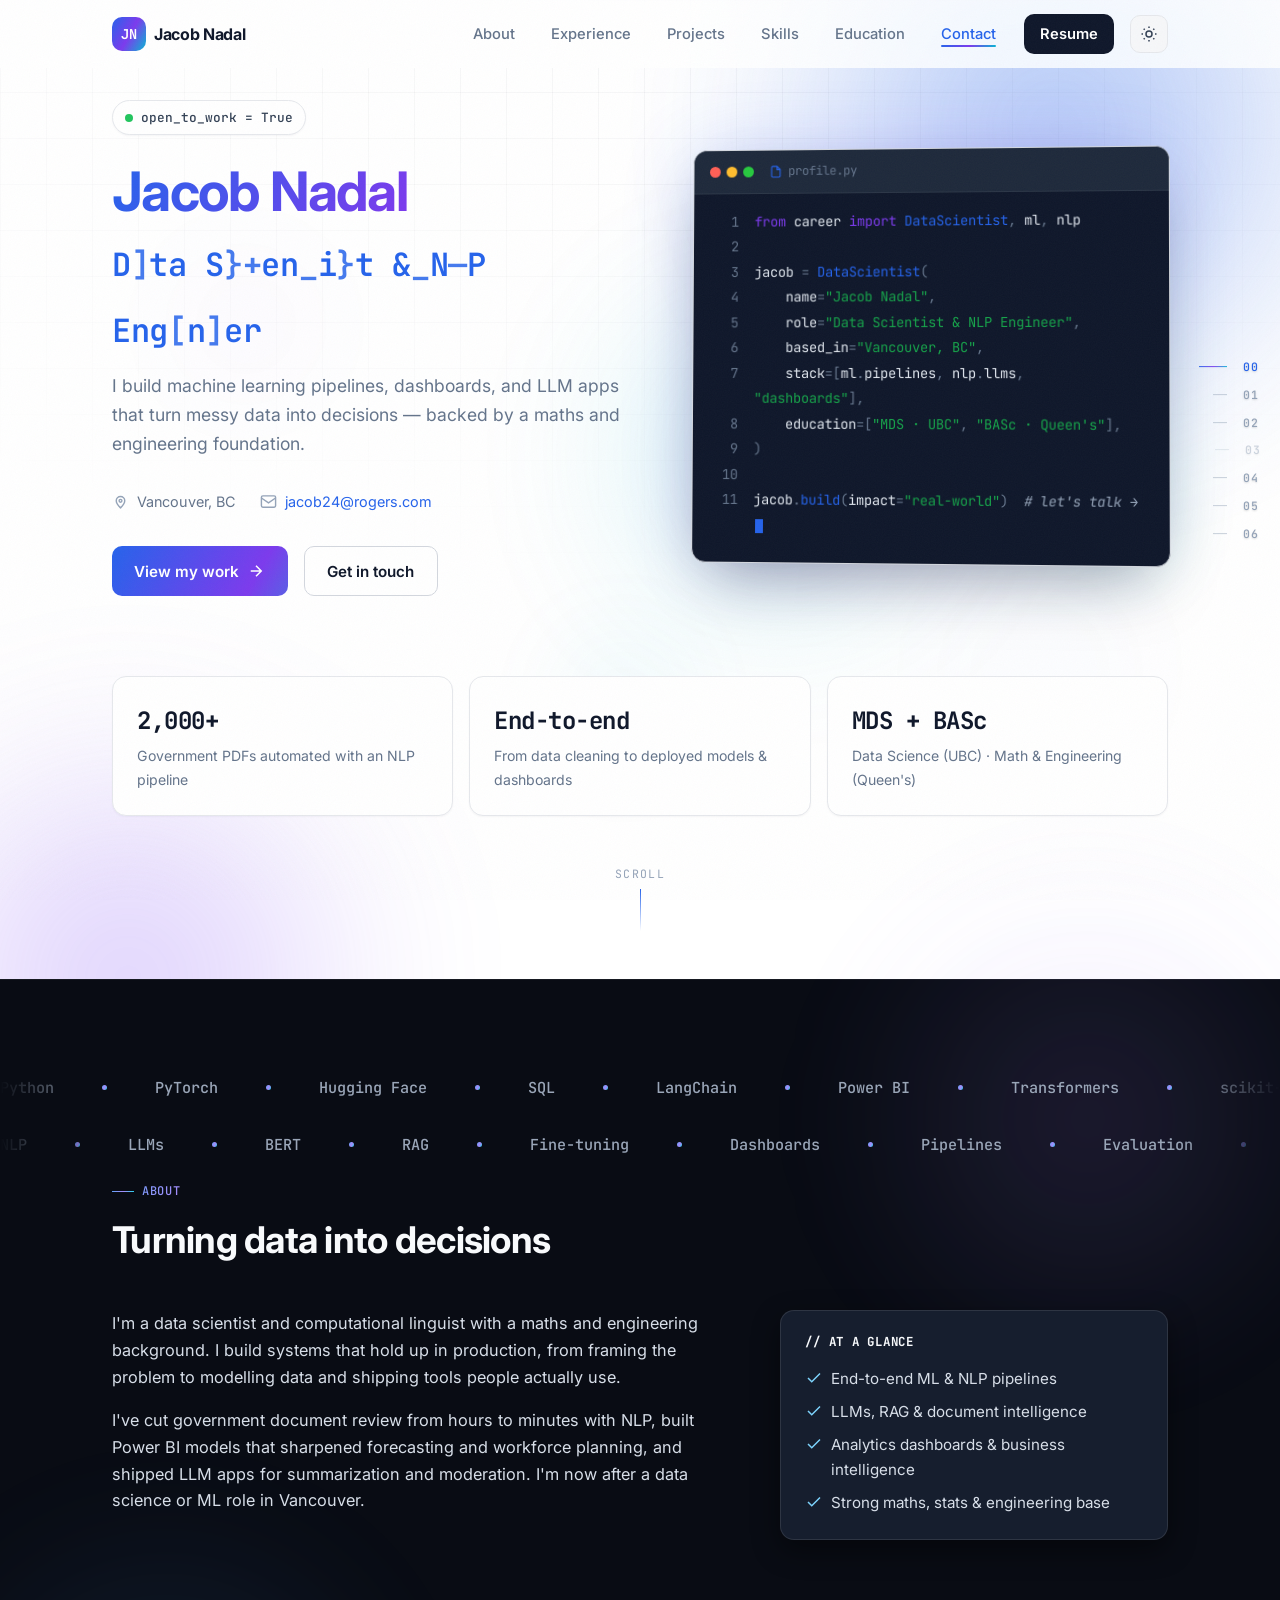
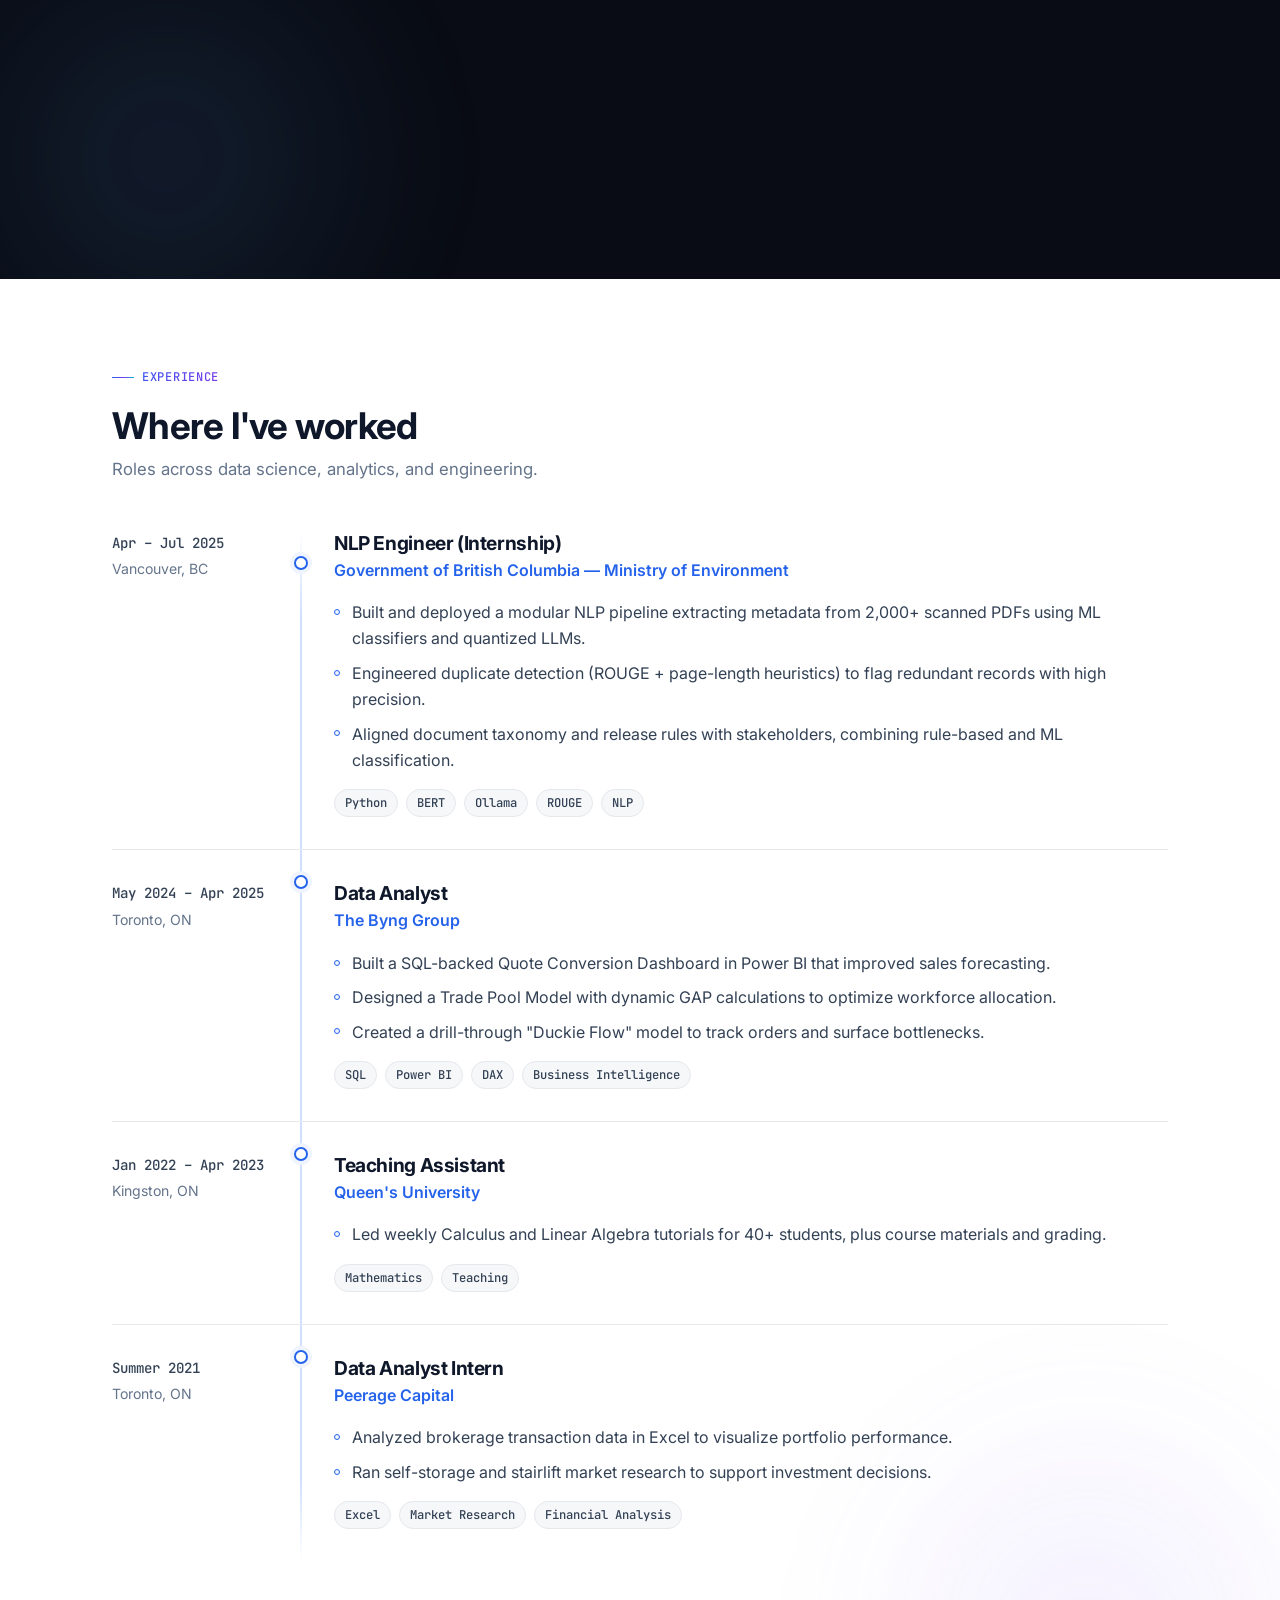
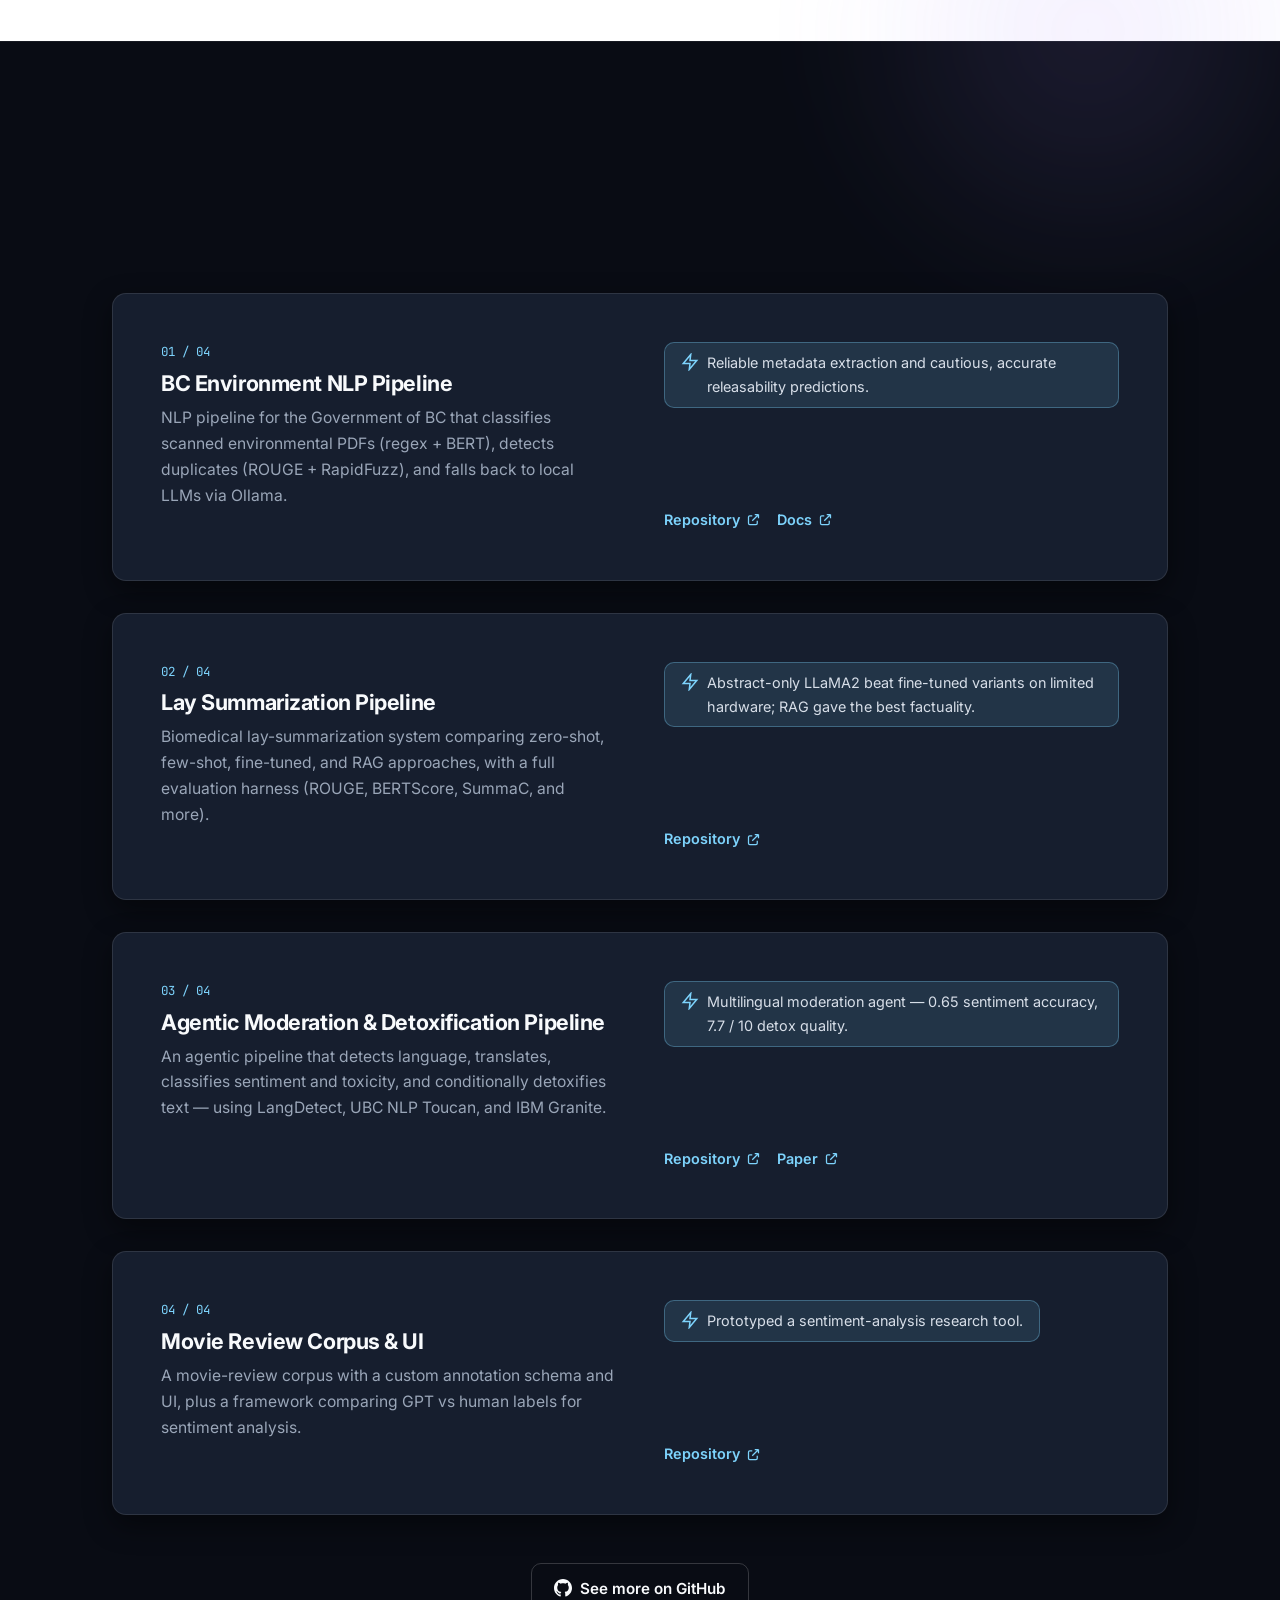
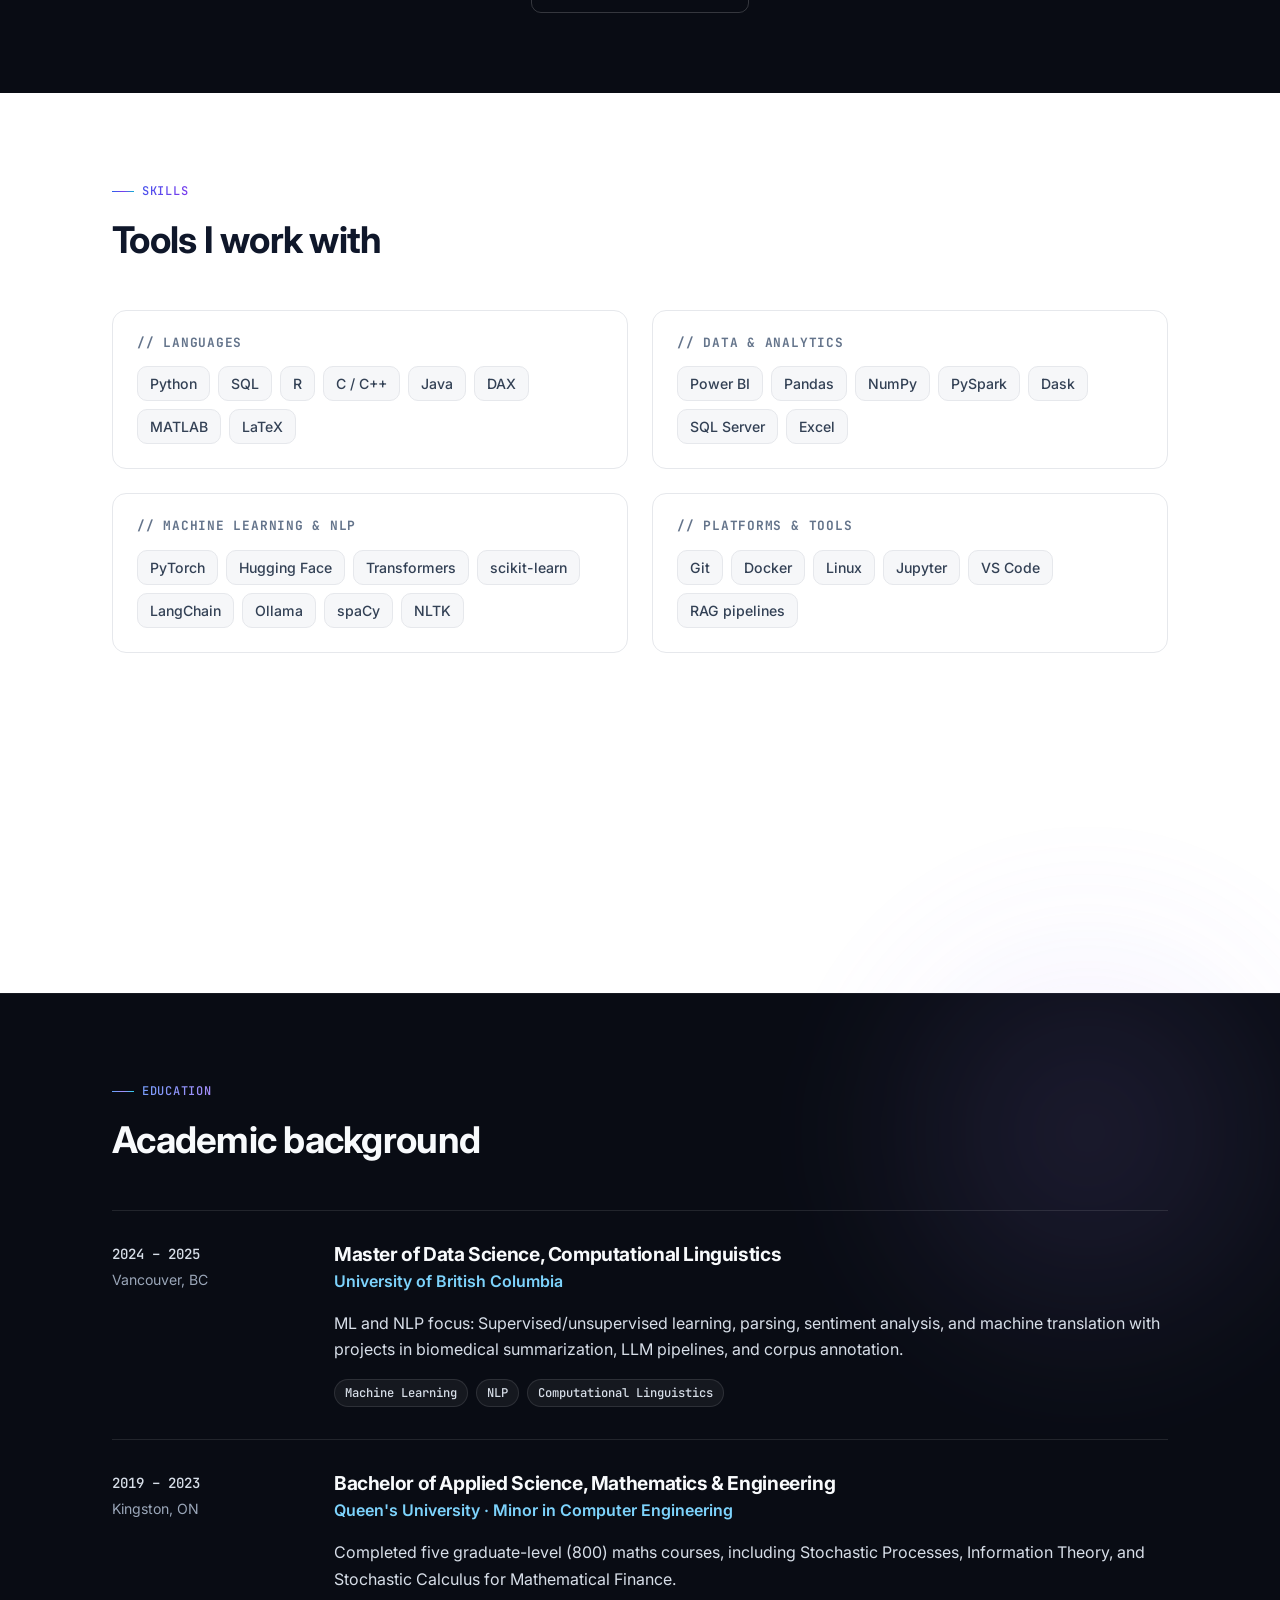
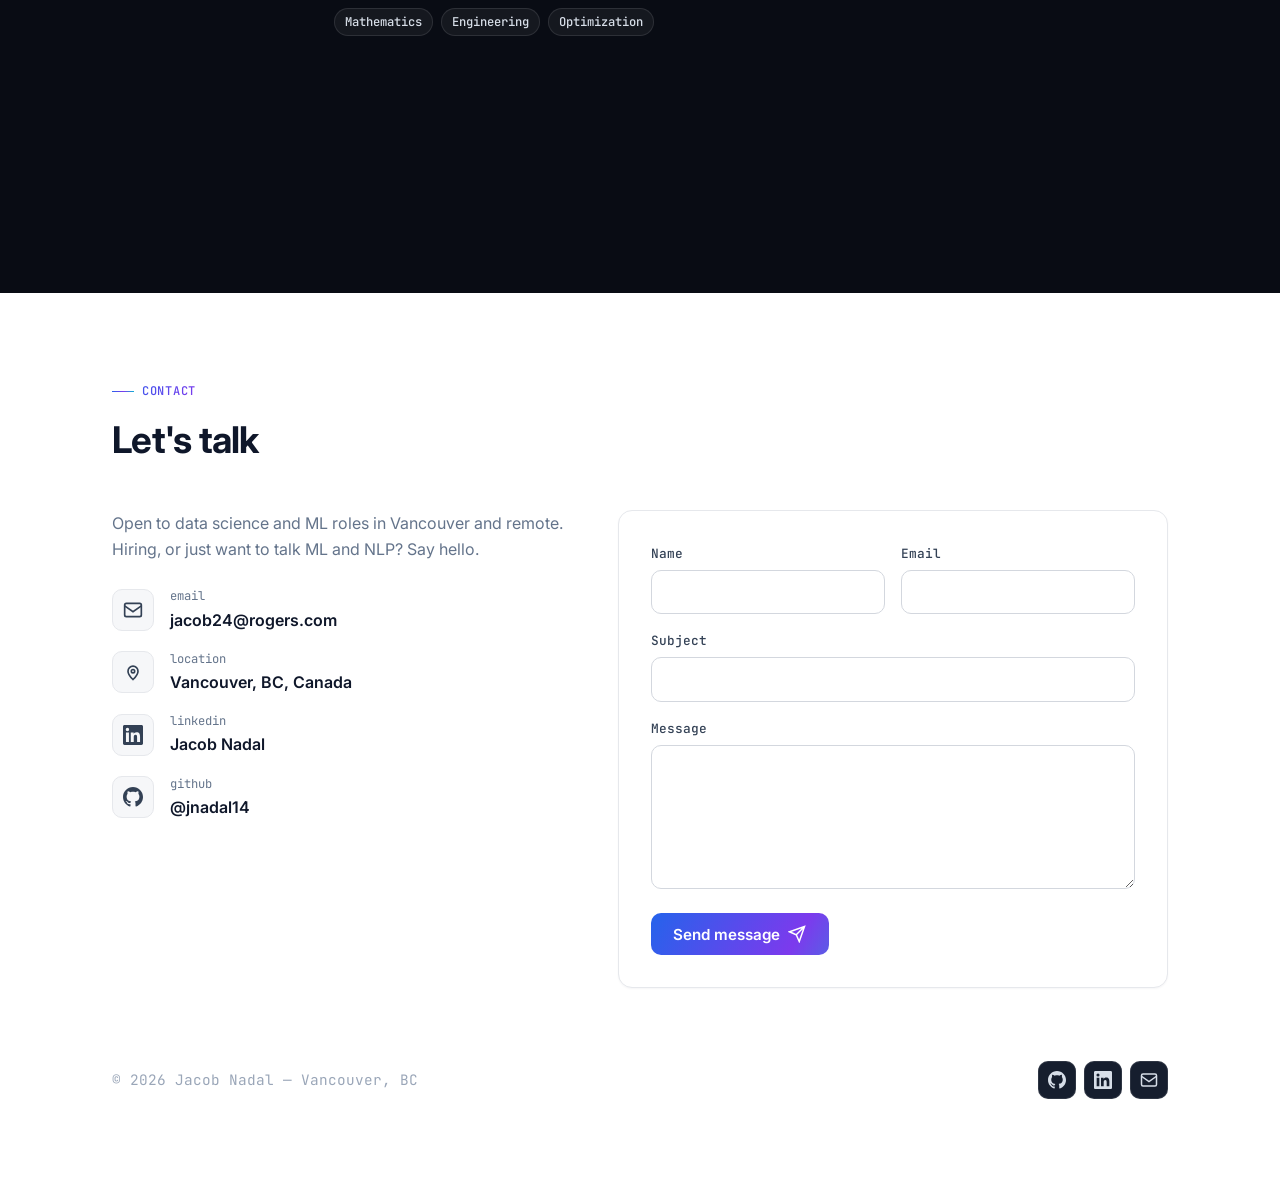
==== index.html @ f76d35ee "overhaul on design" ====
<!doctype html>
<html lang="en">
<head>
  <!-- Google tag (gtag.js) -->
  <script async src="https://www.googletagmanager.com/gtag/js?id=G-M46WFFM9WL"></script>
  <script>
    window.dataLayer = window.dataLayer || [];
    function gtag(){dataLayer.push(arguments);}
    gtag('js', new Date());
    gtag('config', 'G-M46WFFM9WL');
  </script>
  <meta charset="utf-8">
  <meta name="viewport" content="width=device-width, initial-scale=1, viewport-fit=cover">
  <!-- Always land at top on load/refresh (disable browser scroll restoration) -->
  <script>
    (function () {
      try { if ('scrollRestoration' in history) history.scrollRestoration = 'manual'; } catch (e) {}
      var nav = performance.getEntriesByType && performance.getEntriesByType('navigation')[0];
      var isReload = (nav && nav.type === 'reload') || (performance.navigation && performance.navigation.type === 1);
      if (isReload && location.hash) {
        try { history.replaceState(null, '', location.pathname + location.search); } catch (e) {}
      }
      window.scrollTo(0, 0);
    })();
  </script>
  <title>Jacob Nadal — Data Scientist & NLP Engineer</title>
  <meta name="description" content="Jacob Nadal is a Vancouver-based data scientist and NLP engineer building machine learning pipelines, analytics dashboards, and LLM applications that turn real-world data into decisions.">
  <!-- Set theme before paint to avoid flash -->
  <script>
    (function () {
      try {
        var stored = localStorage.getItem('theme');
        var prefersDark = window.matchMedia('(prefers-color-scheme: dark)').matches;
        var theme = stored || (prefersDark ? 'dark' : 'light');
        document.documentElement.setAttribute('data-theme', theme);
      } catch (e) {}
    })();
  </script>
  <link rel="preconnect" href="https://fonts.googleapis.com">
  <link rel="preconnect" href="https://fonts.gstatic.com" crossorigin>
  <link href="https://fonts.googleapis.com/css2?family=Inter:wght@400;500;600;700;800&family=JetBrains+Mono:wght@400;500;600&display=swap" rel="stylesheet">
  <link rel="stylesheet" href="styles.css?v=4.7.0">
  <link rel="icon" href="data:image/svg+xml,<svg xmlns='http://www.w3.org/2000/svg' viewBox='0 0 100 100'><rect width='100' height='100' rx='20' fill='%230f172a'/><text x='50' y='64' font-family='Arial' font-size='42' font-weight='bold' text-anchor='middle' fill='white'>JN</text></svg>">
  <link rel="manifest" href="manifest.json">
  <meta name="theme-color" content="#ffffff">
  <meta property="og:title" content="Jacob Nadal — Data Scientist & NLP Engineer">
  <meta property="og:description" content="Vancouver-based data scientist and NLP engineer building ML pipelines, dashboards, and LLM applications.">
  <meta property="og:type" content="website">
  <link rel="canonical" href="https://jacobnadal.dev/">
  <meta property="og:url" content="https://jacobnadal.dev/">
  <meta name="twitter:card" content="summary">
  <script type="application/ld+json">
  {
    "@context":"https://schema.org",
    "@type":"Person",
    "name":"Jacob Nadal",
    "jobTitle":"Data Scientist & NLP Engineer",
    "email":"mailto:jacob24@rogers.com",
    "url":"https://jacobnadal.dev",
    "address":{"@type":"PostalAddress","addressLocality":"Vancouver","addressRegion":"BC","addressCountry":"CA"},
    "alumniOf":["University of British Columbia","Queen's University"],
    "description":"Data scientist and NLP engineer specializing in ML pipelines, analytics dashboards, and LLM applications",
    "sameAs":[
      "https://www.linkedin.com/in/jacob-nadal-3b0a59196/",
      "https://github.com/jnadal14"
    ]
  }
  </script>
</head>
<body class="preload">
  <div class="grain" aria-hidden="true"></div>
  <div class="float-orbs" aria-hidden="true">
    <span class="o1"></span>
    <span class="o2"></span>
    <span class="o3"></span>
  </div>
  <div class="scroll-progress" id="scroll-progress" aria-hidden="true"></div>

  <!-- Navigation -->
  <nav class="navbar">
    <div class="nav-container">
      <a href="#home" class="nav-logo" aria-label="Jacob Nadal home">
        <span class="logo-mark">JN</span>
        <span>Jacob Nadal</span>
      </a>
      <div class="nav-links" id="nav-links">
        <a href="#about" class="nav-link">About</a>
        <a href="#experience" class="nav-link">Experience</a>
        <a href="#projects" class="nav-link">Projects</a>
        <a href="#skills" class="nav-link">Skills</a>
        <a href="#education" class="nav-link">Education</a>
        <a href="#contact" class="nav-link">Contact</a>
        <a href="/JACOB_NADAL_RESUME_2025.pdf" target="_blank" rel="noopener" class="nav-link resume-link" download>Resume</a>
      </div>
      <div class="nav-actions">
        <button class="theme-toggle" id="theme-toggle" aria-label="Toggle colour theme">
          <svg class="icon-sun" viewBox="0 0 24 24" fill="none" stroke="currentColor" stroke-width="2"><circle cx="12" cy="12" r="4"/><path d="M12 2v2M12 20v2M4.9 4.9l1.4 1.4M17.7 17.7l1.4 1.4M2 12h2M20 12h2M4.9 19.1l1.4-1.4M17.7 6.3l1.4-1.4"/></svg>
          <svg class="icon-moon" viewBox="0 0 24 24" fill="none" stroke="currentColor" stroke-width="2"><path d="M21 12.8A9 9 0 1 1 11.2 3a7 7 0 0 0 9.8 9.8z"/></svg>
        </button>
        <button class="nav-toggle" id="nav-toggle" aria-label="Toggle navigation" aria-expanded="false">
          <span></span>
          <span></span>
          <span></span>
        </button>
      </div>
    </div>
  </nav>

  <!-- AINGEL-style section rail -->
  <nav class="snap-rail" id="snap-rail" aria-label="Section navigation">
    <a href="#home" class="snap-rail-item is-active" data-snap="home"><span>00</span><em>Home</em></a>
    <a href="#about" class="snap-rail-item" data-snap="about"><span>01</span><em>About</em></a>
    <a href="#experience" class="snap-rail-item" data-snap="experience"><span>02</span><em>Experience</em></a>
    <a href="#projects" class="snap-rail-item" data-snap="projects"><span>03</span><em>Projects</em></a>
    <a href="#skills" class="snap-rail-item" data-snap="skills"><span>04</span><em>Skills</em></a>
    <a href="#education" class="snap-rail-item" data-snap="education"><span>05</span><em>Education</em></a>
    <a href="#contact" class="snap-rail-item" data-snap="contact"><span>06</span><em>Contact</em></a>
  </nav>

  <div class="fp-wipe" id="fp-wipe" aria-hidden="true"></div>

  <div id="fp-root">
  <!-- Hero -->
  <header id="home" class="hero snap-panel fp-panel is-active">
    <div class="aurora" aria-hidden="true">
      <span class="a1"></span>
      <span class="a2"></span>
      <span class="a3"></span>
    </div>
    <div class="container">
      <div class="hero-grid">
        <div class="hero-copy">
          <span class="hero-status">
            <span class="status-dot" aria-hidden="true"></span>
            open_to_work = True
          </span>
          <h1 class="hero-title">
            <span class="hero-name">Jacob Nadal</span><br>
            <span class="hero-role scramble" data-scramble="Data Scientist &amp; NLP Engineer">Data Scientist &amp; NLP Engineer</span>
          </h1>
          <p class="hero-description">
            I build machine learning pipelines, dashboards, and LLM apps that turn messy data into
            decisions — backed by a maths and engineering foundation.
          </p>
          <div class="hero-meta">
            <span class="hero-meta-item">
              <svg viewBox="0 0 24 24" fill="none" stroke="currentColor" stroke-width="2"><path d="M12 21s-6-5.686-6-10a6 6 0 1 1 12 0c0 4.314-6 10-6 10z"/><circle cx="12" cy="11" r="2"/></svg>
              Vancouver, BC
            </span>
            <span class="hero-meta-item">
              <svg viewBox="0 0 24 24" fill="none" stroke="currentColor" stroke-width="2"><path d="M22 7l-10 7L2 7"/><rect x="2" y="4" width="20" height="16" rx="2"/></svg>
              <a href="mailto:jacob24@rogers.com">jacob24@rogers.com</a>
            </span>
          </div>
          <div class="hero-actions">
            <a href="#projects" class="btn btn-primary magnetic">
              View my work
              <svg class="btn-icon" viewBox="0 0 24 24" fill="none" stroke="currentColor" stroke-width="2"><path d="M5 12h14M12 5l7 7-7 7"/></svg>
            </a>
            <a href="#contact" class="btn btn-outline magnetic">Get in touch</a>
          </div>
        </div>

        <div class="hero-visual" data-parallax="0.06">
          <div class="code-editor" id="code-editor" aria-hidden="true">
            <div class="editor-chrome">
              <div class="editor-dots"><span></span><span></span><span></span></div>
              <div class="editor-file">
                <svg viewBox="0 0 24 24" fill="none" stroke="currentColor" stroke-width="2"><path d="M14 2H6a2 2 0 0 0-2 2v16a2 2 0 0 0 2 2h12a2 2 0 0 0 2-2V8z"/><path d="M14 2v6h6"/></svg>
                profile.py
              </div>
            </div>
            <div class="editor-body" id="editor-body">
              <div class="code-line"><span class="line-no">1</span><span class="code-txt"><span class="tok-kw">from</span> career <span class="tok-kw">import</span> <span class="tok-fn">DataScientist</span><span class="tok-punct">,</span> ml<span class="tok-punct">,</span> nlp</span></div>
              <div class="code-line"><span class="line-no">2</span><span class="code-txt"> </span></div>
              <div class="code-line"><span class="line-no">3</span><span class="code-txt">jacob <span class="tok-punct">=</span> <span class="tok-fn">DataScientist</span><span class="tok-punct">(</span></span></div>
              <div class="code-line"><span class="line-no">4</span><span class="code-txt">    name<span class="tok-punct">=</span><span class="tok-str">"Jacob Nadal"</span><span class="tok-punct">,</span></span></div>
              <div class="code-line"><span class="line-no">5</span><span class="code-txt">    role<span class="tok-punct">=</span><span class="tok-str">"Data Scientist &amp; NLP Engineer"</span><span class="tok-punct">,</span></span></div>
              <div class="code-line"><span class="line-no">6</span><span class="code-txt">    based_in<span class="tok-punct">=</span><span class="tok-str">"Vancouver, BC"</span><span class="tok-punct">,</span></span></div>
              <div class="code-line"><span class="line-no">7</span><span class="code-txt">    stack<span class="tok-punct">=</span><span class="tok-punct">[</span>ml<span class="tok-punct">.</span>pipelines<span class="tok-punct">,</span> nlp<span class="tok-punct">.</span>llms<span class="tok-punct">,</span> <span class="tok-str">"dashboards"</span><span class="tok-punct">]</span><span class="tok-punct">,</span></span></div>
              <div class="code-line"><span class="line-no">8</span><span class="code-txt">    education<span class="tok-punct">=</span><span class="tok-punct">[</span><span class="tok-str">"MDS · UBC"</span><span class="tok-punct">,</span> <span class="tok-str">"BASc · Queen's"</span><span class="tok-punct">]</span><span class="tok-punct">,</span></span></div>
              <div class="code-line"><span class="line-no">9</span><span class="code-txt"><span class="tok-punct">)</span></span></div>
              <div class="code-line"><span class="line-no">10</span><span class="code-txt"> </span></div>
              <div class="code-line"><span class="line-no">11</span><span class="code-txt">jacob<span class="tok-punct">.</span><span class="tok-fn">build</span><span class="tok-punct">(</span>impact<span class="tok-punct">=</span><span class="tok-str">"real-world"</span><span class="tok-punct">)</span>  <span class="tok-com"># let's talk →</span></span></div>
            </div>
          </div>
        </div>
      </div>

      <div class="hero-highlights" data-stagger>
        <div class="highlight reveal">
          <div class="highlight-value" data-count="2000" data-suffix="+">0</div>
          <div class="highlight-label">Government PDFs automated with an NLP pipeline</div>
        </div>
        <div class="highlight reveal">
          <div class="highlight-value">End-to-end</div>
          <div class="highlight-label">From data cleaning to deployed models &amp; dashboards</div>
        </div>
        <div class="highlight reveal">
          <div class="highlight-value">MDS + BASc</div>
          <div class="highlight-label">Data Science (UBC) · Math &amp; Engineering (Queen's)</div>
        </div>
      </div>

      <div class="scroll-cue" aria-hidden="true">
        <span>scroll</span>
        <span class="scroll-cue-line"></span>
      </div>
    </div>
  </header>

  <!-- About -->
  <section id="about" class="section section-inverse snap-panel fp-panel">
    <div class="marquee-band inverse" aria-hidden="true">
      <div class="marquee">
        <div class="marquee-track" id="marquee-track">
          <span class="marquee-item">Python</span>
          <span class="marquee-item">PyTorch</span>
          <span class="marquee-item">Hugging Face</span>
          <span class="marquee-item">SQL</span>
          <span class="marquee-item">LangChain</span>
          <span class="marquee-item">Power BI</span>
          <span class="marquee-item">Transformers</span>
          <span class="marquee-item">scikit-learn</span>
          <span class="marquee-item">RAG</span>
          <span class="marquee-item">PySpark</span>
          <span class="marquee-item">Ollama</span>
          <span class="marquee-item">Docker</span>
          <span class="marquee-item">R</span>
          <span class="marquee-item">spaCy</span>
        </div>
      </div>
      <div class="marquee reverse">
        <div class="marquee-track" id="marquee-track-2">
          <span class="marquee-item">NLP</span>
          <span class="marquee-item">LLMs</span>
          <span class="marquee-item">BERT</span>
          <span class="marquee-item">RAG</span>
          <span class="marquee-item">Fine-tuning</span>
          <span class="marquee-item">Dashboards</span>
          <span class="marquee-item">Pipelines</span>
          <span class="marquee-item">Evaluation</span>
          <span class="marquee-item">Agents</span>
          <span class="marquee-item">Retrieval</span>
          <span class="marquee-item">Classification</span>
          <span class="marquee-item">Summarization</span>
        </div>
      </div>
    </div>
    <div class="container snap-panel-body">
      <div class="section-head reveal">
        <span class="eyebrow">About</span>
        <h2 class="section-title" data-split>Turning data into decisions</h2>
      </div>
      <div class="about-grid" data-stagger>
        <div class="about-text reveal">
          <p>
            I'm a data scientist and computational linguist with a maths and engineering background. I build
            systems that hold up in production, from framing the problem to modelling data and shipping tools
            people actually use.
          </p>
          <p>
            I've cut government document review from hours to minutes with NLP, built Power BI models that
            sharpened forecasting and workforce planning, and shipped LLM apps for summarization and moderation.
            I'm now after a data science or ML role in Vancouver.
          </p>
        </div>
        <aside class="about-aside reveal">
          <h3>// at a glance</h3>
          <ul>
            <li>
              <svg viewBox="0 0 24 24" fill="none" stroke="currentColor" stroke-width="2"><path d="M20 6L9 17l-5-5"/></svg>
              End-to-end ML &amp; NLP pipelines
            </li>
            <li>
              <svg viewBox="0 0 24 24" fill="none" stroke="currentColor" stroke-width="2"><path d="M20 6L9 17l-5-5"/></svg>
              LLMs, RAG &amp; document intelligence
            </li>
            <li>
              <svg viewBox="0 0 24 24" fill="none" stroke="currentColor" stroke-width="2"><path d="M20 6L9 17l-5-5"/></svg>
              Analytics dashboards &amp; business intelligence
            </li>
            <li>
              <svg viewBox="0 0 24 24" fill="none" stroke="currentColor" stroke-width="2"><path d="M20 6L9 17l-5-5"/></svg>
              Strong maths, stats &amp; engineering base
            </li>
          </ul>
        </aside>
      </div>
    </div>
  </section>

  <!-- Experience -->
  <section id="experience" class="section snap-panel fp-panel">
    <div class="container snap-panel-body">
      <div class="section-head reveal">
        <span class="eyebrow">Experience</span>
        <h2 class="section-title" data-split>Where I've worked</h2>
        <p class="section-subtitle">Roles across data science, analytics, and engineering.</p>
      </div>

      <div class="timeline" id="experience-timeline">
      <div class="entry reveal">
        <div class="entry-side">
          <div class="entry-date">Apr – Jul 2025</div>
          <div class="entry-location">Vancouver, BC</div>
        </div>
        <div class="entry-main">
          <h3 class="entry-title">NLP Engineer (Internship)</h3>
          <div class="entry-org">Government of British Columbia — Ministry of Environment</div>
          <div class="entry-body">
            <ul>
              <li>Built and deployed a modular NLP pipeline extracting metadata from 2,000+ scanned PDFs using ML classifiers and quantized LLMs.</li>
              <li>Engineered duplicate detection (ROUGE + page-length heuristics) to flag redundant records with high precision.</li>
              <li>Aligned document taxonomy and release rules with stakeholders, combining rule-based and ML classification.</li>
            </ul>
            <div class="tag-row">
              <span class="tag">Python</span>
              <span class="tag">BERT</span>
              <span class="tag">Ollama</span>
              <span class="tag">ROUGE</span>
              <span class="tag">NLP</span>
            </div>
          </div>
        </div>
      </div>

      <div class="entry reveal">
        <div class="entry-side">
          <div class="entry-date">May 2024 – Apr 2025</div>
          <div class="entry-location">Toronto, ON</div>
        </div>
        <div class="entry-main">
          <h3 class="entry-title">Data Analyst</h3>
          <div class="entry-org">The Byng Group</div>
          <div class="entry-body">
            <ul>
              <li>Built a SQL-backed Quote Conversion Dashboard in Power BI that improved sales forecasting.</li>
              <li>Designed a Trade Pool Model with dynamic GAP calculations to optimize workforce allocation.</li>
              <li>Created a drill-through "Duckie Flow" model to track orders and surface bottlenecks.</li>
            </ul>
            <div class="tag-row">
              <span class="tag">SQL</span>
              <span class="tag">Power BI</span>
              <span class="tag">DAX</span>
              <span class="tag">Business Intelligence</span>
            </div>
          </div>
        </div>
      </div>

      <div class="entry reveal">
        <div class="entry-side">
          <div class="entry-date">Jan 2022 – Apr 2023</div>
          <div class="entry-location">Kingston, ON</div>
        </div>
        <div class="entry-main">
          <h3 class="entry-title">Teaching Assistant</h3>
          <div class="entry-org">Queen's University</div>
          <div class="entry-body">
            <ul>
              <li>Led weekly Calculus and Linear Algebra tutorials for 40+ students, plus course materials and grading.</li>
            </ul>
            <div class="tag-row">
              <span class="tag">Mathematics</span>
              <span class="tag">Teaching</span>
            </div>
          </div>
        </div>
      </div>

      <div class="entry reveal">
        <div class="entry-side">
          <div class="entry-date">Summer 2021</div>
          <div class="entry-location">Toronto, ON</div>
        </div>
        <div class="entry-main">
          <h3 class="entry-title">Data Analyst Intern</h3>
          <div class="entry-org">Peerage Capital</div>
          <div class="entry-body">
            <ul>
              <li>Analyzed brokerage transaction data in Excel to visualize portfolio performance.</li>
              <li>Ran self-storage and stairlift market research to support investment decisions.</li>
            </ul>
            <div class="tag-row">
              <span class="tag">Excel</span>
              <span class="tag">Market Research</span>
              <span class="tag">Financial Analysis</span>
            </div>
          </div>
        </div>
      </div>
      </div>
    </div>
  </section>

  <!-- Projects -->
  <section id="projects" class="section section-inverse snap-panel fp-panel">
    <div class="container snap-panel-body">
      <div class="section-head reveal">
        <span class="eyebrow">Projects</span>
        <h2 class="section-title" data-split>Selected work</h2>
        <p class="section-subtitle">How I approach data, models, and delivery.</p>
      </div>
      <div class="projects-stack" id="projects-grid">
        <!-- Populated from projects.json -->
      </div>
      <div class="projects-cta reveal">
        <a href="https://github.com/jnadal14" target="_blank" rel="noopener" class="btn btn-outline magnetic">
          <svg class="btn-icon" viewBox="0 0 24 24" fill="currentColor"><path d="M12 0C5.37 0 0 5.37 0 12c0 5.3 3.44 9.8 8.21 11.39.6.11.79-.26.79-.58v-2.23c-3.34.73-4.03-1.42-4.03-1.42-.55-1.39-1.33-1.76-1.33-1.76-1.09-.75.08-.73.08-.73 1.2.08 1.84 1.24 1.84 1.24 1.07 1.83 2.81 1.3 3.49 1 .11-.78.42-1.31.76-1.61-2.67-.3-5.47-1.33-5.47-5.93 0-1.31.47-2.38 1.24-3.22-.12-.3-.54-1.52.12-3.17 0 0 1.01-.32 3.3 1.23.96-.27 1.98-.4 3-.4s2.04.13 3 .4c2.29-1.55 3.3-1.23 3.3-1.23.66 1.65.24 2.87.12 3.17.77.84 1.24 1.91 1.24 3.22 0 4.61-2.8 5.62-5.48 5.92.43.37.82 1.1.82 2.22v3.29c0 .32.19.69.8.58C20.56 21.8 24 17.3 24 12 24 5.37 18.63 0 12 0z"/></svg>
          See more on GitHub
        </a>
      </div>
    </div>
  </section>

  <!-- Skills -->
  <section id="skills" class="section snap-panel fp-panel">
    <div class="container snap-panel-body">
      <div class="section-head reveal">
        <span class="eyebrow">Skills</span>
        <h2 class="section-title" data-split>Tools I work with</h2>
      </div>
      <div class="skills-grid" data-stagger>
        <div class="skill-group reveal">
          <h3>// languages</h3>
          <div class="skill-list">
            <span>Python</span><span>SQL</span><span>R</span><span>C / C++</span><span>Java</span><span>DAX</span><span>MATLAB</span><span>LaTeX</span>
          </div>
        </div>
        <div class="skill-group reveal">
          <h3>// data &amp; analytics</h3>
          <div class="skill-list">
            <span>Power BI</span><span>Pandas</span><span>NumPy</span><span>PySpark</span><span>Dask</span><span>SQL Server</span><span>Excel</span>
          </div>
        </div>
        <div class="skill-group reveal">
          <h3>// machine learning &amp; nlp</h3>
          <div class="skill-list">
            <span>PyTorch</span><span>Hugging Face</span><span>Transformers</span><span>scikit-learn</span><span>LangChain</span><span>Ollama</span><span>spaCy</span><span>NLTK</span>
          </div>
        </div>
        <div class="skill-group reveal">
          <h3>// platforms &amp; tools</h3>
          <div class="skill-list">
            <span>Git</span><span>Docker</span><span>Linux</span><span>Jupyter</span><span>VS Code</span><span>RAG pipelines</span>
          </div>
        </div>
      </div>
    </div>
  </section>

  <!-- Education -->
  <section id="education" class="section section-inverse snap-panel fp-panel">
    <div class="container snap-panel-body">
      <div class="section-head reveal">
        <span class="eyebrow">Education</span>
        <h2 class="section-title" data-split>Academic background</h2>
      </div>

      <div class="entry reveal">
        <div class="entry-side">
          <div class="entry-date">2024 – 2025</div>
          <div class="entry-location">Vancouver, BC</div>
        </div>
        <div class="entry-main">
          <h3 class="entry-title">Master of Data Science, Computational Linguistics</h3>
          <div class="entry-org">University of British Columbia</div>
          <div class="entry-body">
            <p>ML and NLP focus: Supervised/unsupervised learning, parsing, sentiment analysis, and machine translation with projects in biomedical summarization, LLM pipelines, and corpus annotation.</p>
            <div class="tag-row">
              <span class="tag">Machine Learning</span>
              <span class="tag">NLP</span>
              <span class="tag">Computational Linguistics</span>
            </div>
          </div>
        </div>
      </div>

      <div class="entry reveal">
        <div class="entry-side">
          <div class="entry-date">2019 – 2023</div>
          <div class="entry-location">Kingston, ON</div>
        </div>
        <div class="entry-main">
          <h3 class="entry-title">Bachelor of Applied Science, Mathematics &amp; Engineering</h3>
          <div class="entry-org">Queen's University · Minor in Computer Engineering</div>
          <div class="entry-body">
            <p>Completed five graduate-level (800) maths courses, including Stochastic Processes, Information Theory, and Stochastic Calculus for Mathematical Finance.</p>
            <div class="tag-row">
              <span class="tag">Mathematics</span>
              <span class="tag">Engineering</span>
              <span class="tag">Optimization</span>
            </div>
          </div>
        </div>
      </div>
    </div>
  </section>

  <!-- Contact -->
  <section id="contact" class="section snap-panel fp-panel">
    <div class="container snap-panel-body">
      <div class="section-head reveal">
        <span class="eyebrow">Contact</span>
        <h2 class="section-title" data-split>Let's talk</h2>
      </div>
      <div class="contact-grid">
        <div class="contact-intro reveal">
          <p>
            Open to data science and ML roles in Vancouver and remote. Hiring, or just want to talk
            ML and NLP? Say hello.
          </p>
          <div class="contact-list">
            <div class="contact-item">
              <span class="contact-icon"><svg viewBox="0 0 24 24" fill="none" stroke="currentColor" stroke-width="2"><path d="M22 7l-10 7L2 7"/><rect x="2" y="4" width="20" height="16" rx="2"/></svg></span>
              <div>
                <div class="label">email</div>
                <a class="value" href="mailto:jacob24@rogers.com">jacob24@rogers.com</a>
              </div>
            </div>
            <div class="contact-item">
              <span class="contact-icon"><svg viewBox="0 0 24 24" fill="none" stroke="currentColor" stroke-width="2"><path d="M12 21s-6-5.686-6-10a6 6 0 1 1 12 0c0 4.314-6 10-6 10z"/><circle cx="12" cy="11" r="2"/></svg></span>
              <div>
                <div class="label">location</div>
                <div class="value">Vancouver, BC, Canada</div>
              </div>
            </div>
            <div class="contact-item">
              <span class="contact-icon"><svg viewBox="0 0 24 24" fill="currentColor"><path d="M20.45 20.45h-3.55v-5.57c0-1.33-.02-3.04-1.85-3.04-1.85 0-2.14 1.45-2.14 2.94v5.67H9.35V9h3.41v1.56h.05c.48-.9 1.64-1.85 3.37-1.85 3.6 0 4.27 2.37 4.27 5.46v6.28zM5.34 7.43a2.06 2.06 0 1 1 0-4.12 2.06 2.06 0 0 1 0 4.12zM7.12 20.45H3.56V9h3.56v11.45zM22.22 0H1.77C.79 0 0 .77 0 1.73v20.54C0 23.23.79 24 1.77 24h20.45c.98 0 1.78-.77 1.78-1.73V1.73C24 .77 23.2 0 22.22 0z"/></svg></span>
              <div>
                <div class="label">linkedin</div>
                <a class="value" href="https://www.linkedin.com/in/jacob-nadal-3b0a59196/" target="_blank" rel="noopener">Jacob Nadal</a>
              </div>
            </div>
            <div class="contact-item">
              <span class="contact-icon"><svg viewBox="0 0 24 24" fill="currentColor"><path d="M12 0C5.37 0 0 5.37 0 12c0 5.3 3.44 9.8 8.21 11.39.6.11.79-.26.79-.58v-2.23c-3.34.73-4.03-1.42-4.03-1.42-.55-1.39-1.33-1.76-1.33-1.76-1.09-.75.08-.73.08-.73 1.2.08 1.84 1.24 1.84 1.24 1.07 1.83 2.81 1.3 3.49 1 .11-.78.42-1.31.76-1.61-2.67-.3-5.47-1.33-5.47-5.93 0-1.31.47-2.38 1.24-3.22-.12-.3-.54-1.52.12-3.17 0 0 1.01-.32 3.3 1.23.96-.27 1.98-.4 3-.4s2.04.13 3 .4c2.29-1.55 3.3-1.23 3.3-1.23.66 1.65.24 2.87.12 3.17.77.84 1.24 1.91 1.24 3.22 0 4.61-2.8 5.62-5.48 5.92.43.37.82 1.1.82 2.22v3.29c0 .32.19.69.8.58C20.56 21.8 24 17.3 24 12 24 5.37 18.63 0 12 0z"/></svg></span>
              <div>
                <div class="label">github</div>
                <a class="value" href="https://github.com/jnadal14" target="_blank" rel="noopener">@jnadal14</a>
              </div>
            </div>
          </div>
        </div>

        <form class="contact-form reveal" action="https://formspree.io/f/mwpqznkw" method="POST">
          <div class="form-row">
            <div class="form-group">
              <label for="name">Name</label>
              <input type="text" id="name" name="name" required>
            </div>
            <div class="form-group">
              <label for="email">Email</label>
              <input type="email" id="email" name="email" required>
            </div>
          </div>
          <div class="form-group">
            <label for="subject">Subject</label>
            <input type="text" id="subject" name="subject" required>
          </div>
          <div class="form-group">
            <label for="message">Message</label>
            <textarea id="message" name="message" rows="6" required></textarea>
          </div>
          <input type="hidden" name="_subject" value="Portfolio contact — Jacob Nadal">
          <button type="submit" class="btn btn-primary magnetic">
            <span>Send message</span>
            <svg class="btn-icon" viewBox="0 0 24 24" fill="none" stroke="currentColor" stroke-width="2"><path d="M22 2L11 13M22 2l-7 20-4-9-9-4 20-7z"/></svg>
          </button>
        </form>
      </div>

      <footer class="footer footer-inverse contact-footer">
        <div class="footer-content">
          <p class="footer-copy">&copy; <span id="year"></span> Jacob Nadal — Vancouver, BC</p>
          <div class="footer-social">
            <a href="https://github.com/jnadal14" target="_blank" rel="noopener" aria-label="GitHub">
              <svg viewBox="0 0 24 24" fill="currentColor"><path d="M12 0C5.37 0 0 5.37 0 12c0 5.3 3.44 9.8 8.21 11.39.6.11.79-.26.79-.58v-2.23c-3.34.73-4.03-1.42-4.03-1.42-.55-1.39-1.33-1.76-1.33-1.76-1.09-.75.08-.73.08-.73 1.2.08 1.84 1.24 1.84 1.24 1.07 1.83 2.81 1.3 3.49 1 .11-.78.42-1.31.76-1.61-2.67-.3-5.47-1.33-5.47-5.93 0-1.31.47-2.38 1.24-3.22-.12-.3-.54-1.52.12-3.17 0 0 1.01-.32 3.3 1.23.96-.27 1.98-.4 3-.4s2.04.13 3 .4c2.29-1.55 3.3-1.23 3.3-1.23.66 1.65.24 2.87.12 3.17.77.84 1.24 1.91 1.24 3.22 0 4.61-2.8 5.62-5.48 5.92.43.37.82 1.1.82 2.22v3.29c0 .32.19.69.8.58C20.56 21.8 24 17.3 24 12 24 5.37 18.63 0 12 0z"/></svg>
            </a>
            <a href="https://www.linkedin.com/in/jacob-nadal-3b0a59196/" target="_blank" rel="noopener" aria-label="LinkedIn">
              <svg viewBox="0 0 24 24" fill="currentColor"><path d="M20.45 20.45h-3.55v-5.57c0-1.33-.02-3.04-1.85-3.04-1.85 0-2.14 1.45-2.14 2.94v5.67H9.35V9h3.41v1.56h.05c.48-.9 1.64-1.85 3.37-1.85 3.6 0 4.27 2.37 4.27 5.46v6.28zM5.34 7.43a2.06 2.06 0 1 1 0-4.12 2.06 2.06 0 0 1 0 4.12zM7.12 20.45H3.56V9h3.56v11.45zM22.22 0H1.77C.79 0 0 .77 0 1.73v20.54C0 23.23.79 24 1.77 24h20.45c.98 0 1.78-.77 1.78-1.73V1.73C24 .77 23.2 0 22.22 0z"/></svg>
            </a>
            <a href="mailto:jacob24@rogers.com" aria-label="Email">
              <svg viewBox="0 0 24 24" fill="none" stroke="currentColor" stroke-width="2"><path d="M22 7l-10 7L2 7"/><rect x="2" y="4" width="20" height="16" rx="2"/></svg>
            </a>
          </div>
        </div>
      </footer>
    </div>
  </section>
  </div><!-- /#fp-root -->

  <button id="back-to-top" class="back-to-top" aria-label="Back to top">
    <svg viewBox="0 0 24 24" fill="none" stroke="currentColor" stroke-width="2"><path d="M18 15l-6-6-6 6"/></svg>
  </button>

  <script src="script.js?v=4.7.0" defer></script>
</body>
</html>
---- styles.css ----
/* ===== DESIGN TOKENS ===== */
:root {
  /* Neutrals */
  --bg: #ffffff;
  --bg-subtle: #f6f7f9;
  --bg-card: #ffffff;
  --border: #e6e8ec;
  --border-strong: #d3d7de;

  /* Ink */
  --ink-900: #0f172a;
  --ink-700: #334155;
  --ink-500: #64748b;
  --ink-400: #94a3b8;

  /* Accent (restrained, single hue) */
  --accent: #2563eb;
  --accent-dark: #1d4ed8;
  --accent-soft: #eff4ff;
  --accent-border: #cfe0ff;

  /* Code tokens */
  --tok-keyword: #7c3aed;
  --tok-string: #16a34a;
  --tok-func: #2563eb;
  --tok-num: #ea580c;
  --tok-comment: #94a3b8;
  --tok-punct: #64748b;
  --tok-var: #0f172a;
  --editor-bg: #0f172a;
  --editor-chrome: #1e293b;
  --editor-ink: #e2e8f0;
  --editor-gutter: #64748b;

  /* Grain */
  --grain-opacity: 0.035;

  /* Shadows */
  --shadow-xs: 0 1px 2px rgba(15, 23, 42, 0.04);
  --shadow-sm: 0 1px 3px rgba(15, 23, 42, 0.06), 0 1px 2px rgba(15, 23, 42, 0.04);
  --shadow-md: 0 6px 16px rgba(15, 23, 42, 0.08);
  --shadow-lg: 0 16px 40px rgba(15, 23, 42, 0.10);
  --shadow-editor: 0 30px 60px -20px rgba(15, 23, 42, 0.35);

  /* Spacing */
  --space-xs: 0.25rem;
  --space-sm: 0.5rem;
  --space-md: 1rem;
  --space-lg: 1.5rem;
  --space-xl: 2rem;
  --space-2xl: 3rem;
  --space-3xl: 5rem;

  /* Radii */
  --radius-sm: 0.375rem;
  --radius-md: 0.625rem;
  --radius-lg: 0.875rem;
  --radius-xl: 1.25rem;
  --radius-full: 9999px;

  --transition: 0.25s ease;
  --ease-out: cubic-bezier(0.16, 1, 0.3, 1);
  --ease-soft: cubic-bezier(0.33, 1, 0.68, 1);

  --font: 'Inter', -apple-system, BlinkMacSystemFont, 'Segoe UI', Roboto, sans-serif;
  --mono: 'JetBrains Mono', 'SFMono-Regular', ui-monospace, 'Menlo', 'Monaco', monospace;

  --container: 1120px;
  --header-height: 68px;
}

/* ===== DARK THEME ===== */
[data-theme='dark'] {
  --bg: #0b0f18;
  --bg-subtle: #0f1523;
  --bg-card: #121a2a;
  --border: #1e293b;
  --border-strong: #2a3850;

  --ink-900: #f1f5f9;
  --ink-700: #cbd5e1;
  --ink-500: #94a3b8;
  --ink-400: #64748b;

  --accent: #60a5fa;
  --accent-dark: #3b82f6;
  --accent-soft: rgba(96, 165, 250, 0.12);
  --accent-border: rgba(96, 165, 250, 0.32);

  --tok-keyword: #c084fc;
  --tok-string: #4ade80;
  --tok-func: #60a5fa;
  --tok-num: #fbbf24;
  --tok-comment: #64748b;
  --tok-punct: #94a3b8;
  --tok-var: #e2e8f0;
  --editor-bg: #0a0e17;
  --editor-chrome: #111a2b;
  --editor-ink: #e2e8f0;
  --editor-gutter: #475569;

  --grain-opacity: 0.05;

  --shadow-xs: 0 1px 2px rgba(0, 0, 0, 0.4);
  --shadow-sm: 0 1px 3px rgba(0, 0, 0, 0.5);
  --shadow-md: 0 6px 16px rgba(0, 0, 0, 0.5);
  --shadow-lg: 0 16px 40px rgba(0, 0, 0, 0.55);
  --shadow-editor: 0 30px 60px -20px rgba(0, 0, 0, 0.7);
}

/* ===== RESET ===== */
*,
*::before,
*::after {
  margin: 0;
  padding: 0;
  box-sizing: border-box;
}

html {
  /* auto — smooth on <html> fights scroll-snap and causes the glitchy feel */
  scroll-behavior: auto;
  font-size: 16px;
  -webkit-text-size-adjust: 100%;
  text-size-adjust: 100%;
  scroll-padding-top: calc(var(--header-height) + 12px + env(safe-area-inset-top, 0px));
  overflow-x: clip;
  max-width: 100%;
  scroll-snap-type: y mandatory;
}

body {
  font-family: var(--font);
  background: var(--bg);
  color: var(--ink-700);
  line-height: 1.65;
  -webkit-font-smoothing: antialiased;
  -moz-osx-font-smoothing: grayscale;
  overflow-x: clip;
  max-width: 100%;
  width: 100%;
  transition: background 0.4s var(--ease-out), color 0.4s var(--ease-out);
  /* Safe-area handled on containers/nav — avoid double horizontal inset */
}

/* Keep text inside the viewport on every width */
h1, h2, h3, h4, p, li, label, span, a, button,
.hero-role, .hero-description, .section-title, .section-subtitle,
.project-title, .project-description, .entry-title, .entry-org,
.entry-body, .highlight-label, .highlight-value, .contact-item span,
.about-copy, .contact-item {
  overflow-wrap: anywhere;
  word-wrap: break-word;
  word-break: break-word;
  hyphens: auto;
  max-width: 100%;
}

.container,
.snap-panel-body,
.hero-grid,
.hero-copy,
.hero-visual,
.about-grid,
.contact-grid,
.skills-grid,
.projects-stack,
.project-card,
.entry,
.section-head,
.form-group,
.contact-form,
.section,
.hero,
#fp-root {
  min-width: 0;
  max-width: 100%;
}

/* Prevent transition flash on initial theme set */
.preload * {
  transition: none !important;
}

h1, h2, h3, h4 {
  color: var(--ink-900);
  line-height: 1.2;
  font-weight: 700;
  letter-spacing: -0.02em;
}

a {
  color: var(--accent);
  text-decoration: none;
  transition: color var(--transition);
}

a:hover {
  color: var(--accent-dark);
}

::selection {
  background: var(--accent-soft);
  color: var(--accent-dark);
}

/* ===== FILM GRAIN OVERLAY ===== */
.grain {
  position: fixed;
  inset: 0;
  z-index: 9998;
  pointer-events: none;
  opacity: var(--grain-opacity);
  background-image: url("data:image/svg+xml,%3Csvg xmlns='http://www.w3.org/2000/svg' width='300' height='300'%3E%3Cfilter id='n'%3E%3CfeTurbulence type='fractalNoise' baseFrequency='0.85' numOctaves='3' stitchTiles='stitch'/%3E%3C/filter%3E%3Crect width='100%25' height='100%25' filter='url(%23n)'/%3E%3C/svg%3E");
  background-size: 300px 300px;
  animation: grain 8s steps(6) infinite;
  will-change: background-position;
}

@keyframes grain {
  0%, 100% { background-position: 0 0; }
  20% { background-position: -40px 20px; }
  40% { background-position: 30px -20px; }
  60% { background-position: -20px 40px; }
  80% { background-position: 40px 20px; }
}

/* ===== SCROLL PROGRESS ===== */
.scroll-progress {
  position: fixed;
  top: 0;
  left: 0;
  height: 2px;
  width: 100%;
  transform: scaleX(0);
  transform-origin: 0 50%;
  background: linear-gradient(90deg, var(--accent), var(--accent-dark));
  z-index: 1001;
  will-change: transform;
}

/* ===== CUSTOM CURSOR ===== */
.cursor-dot,
.cursor-ring {
  position: fixed;
  top: 0;
  left: 0;
  border-radius: 50%;
  pointer-events: none;
  z-index: 9999;
  opacity: 0;
  transition: opacity 0.3s ease;
}

.cursor-dot {
  width: 6px;
  height: 6px;
  background: var(--accent);
  transform: translate(-50%, -50%);
}

.cursor-ring {
  width: 34px;
  height: 34px;
  border: 1.5px solid var(--accent);
  transform: translate(-50%, -50%);
  transition: opacity 0.3s ease, width 0.25s var(--ease-out), height 0.25s var(--ease-out),
    background 0.25s ease, border-color 0.25s ease;
}

.cursor-ring.hovering {
  width: 54px;
  height: 54px;
  background: var(--accent-soft);
  border-color: transparent;
}

@media (hover: hover) and (pointer: fine) {
  body.has-custom-cursor,
  body.has-custom-cursor a,
  body.has-custom-cursor button {
    cursor: none;
  }
}

/* ===== LAYOUT ===== */
.container {
  max-width: var(--container);
  width: 100%;
  margin: 0 auto;
  padding-left: max(1.15rem, env(safe-area-inset-left, 0px), clamp(1.15rem, 4.5vw, 2rem));
  padding-right: max(1.15rem, env(safe-area-inset-right, 0px), clamp(1.15rem, 4.5vw, 2rem));
  box-sizing: border-box;
}

.section {
  padding: var(--space-3xl) 0;
  border-top: 1px solid var(--border);
}

.section-alt {
  background: var(--bg-subtle);
}

.section-head {
  max-width: 640px;
  margin-bottom: var(--space-2xl);
}

.eyebrow {
  display: inline-flex;
  align-items: center;
  gap: var(--space-sm);
  font-family: var(--mono);
  font-size: 0.75rem;
  font-weight: 500;
  letter-spacing: 0.06em;
  text-transform: uppercase;
  color: var(--accent);
  margin-bottom: var(--space-md);
}

.eyebrow::before {
  content: '';
  width: 22px;
  height: 1px;
  background: var(--accent);
}

.section-title {
  font-size: clamp(1.7rem, 3.4vw, 2.3rem);
  margin-bottom: var(--space-sm);
}

.section-subtitle {
  font-size: 1.05rem;
  color: var(--ink-500);
}

/* ===== NAV ===== */
.navbar {
  position: fixed;
  top: 0;
  left: 0;
  right: 0;
  height: calc(var(--header-height) + env(safe-area-inset-top, 0px));
  padding-top: env(safe-area-inset-top, 0px);
  padding-left: env(safe-area-inset-left, 0px);
  padding-right: env(safe-area-inset-right, 0px);
  background: color-mix(in srgb, var(--bg) 82%, transparent);
  backdrop-filter: saturate(180%) blur(14px);
  -webkit-backdrop-filter: saturate(180%) blur(14px);
  border-bottom: 1px solid transparent;
  z-index: 1000;
  transition: border-color var(--transition), box-shadow var(--transition), background var(--transition);
  box-sizing: border-box;
}

.navbar.scrolled {
  border-bottom-color: var(--border);
  box-shadow: var(--shadow-xs);
}

.nav-container {
  max-width: var(--container);
  width: 100%;
  margin: 0 auto;
  padding-left: max(1.15rem, clamp(1.15rem, 4.5vw, 2rem));
  padding-right: max(1.15rem, clamp(1.15rem, 4.5vw, 2rem));
  height: var(--header-height);
  display: flex;
  align-items: center;
  justify-content: space-between;
  gap: var(--space-md);
  box-sizing: border-box;
  min-width: 0;
}

.nav-logo {
  display: flex;
  align-items: center;
  gap: var(--space-sm);
  font-weight: 700;
  color: var(--ink-900);
  letter-spacing: -0.02em;
}

.logo-mark {
  width: 34px;
  height: 34px;
  display: grid;
  place-items: center;
  border-radius: var(--radius-md);
  background: var(--ink-900);
  color: var(--bg);
  font-size: 0.85rem;
  font-weight: 700;
  font-family: var(--mono);
}

.nav-links {
  display: flex;
  align-items: center;
  gap: var(--space-xs);
  margin-left: auto;
}

.nav-link {
  color: var(--ink-500);
  font-weight: 500;
  font-size: 0.92rem;
  padding: var(--space-sm) var(--space-md);
  border-radius: var(--radius-md);
  transition: color var(--transition), background var(--transition);
}

.nav-link:hover {
  color: var(--ink-900);
  background: var(--bg-subtle);
}

.nav-link.active {
  color: var(--accent);
}

.nav-link.resume-link {
  color: var(--bg);
  background: var(--ink-900);
  margin-left: var(--space-sm);
  font-weight: 600;
}

.nav-link.resume-link:hover {
  background: var(--accent);
  color: #fff;
}

.nav-actions {
  display: flex;
  align-items: center;
  gap: var(--space-sm);
}

.theme-toggle {
  width: 38px;
  height: 38px;
  display: grid;
  place-items: center;
  background: var(--bg-subtle);
  border: 1px solid var(--border);
  border-radius: var(--radius-md);
  color: var(--ink-700);
  cursor: pointer;
  transition: all var(--transition);
}

.theme-toggle:hover {
  color: var(--accent);
  border-color: var(--accent-border);
}

.theme-toggle svg {
  width: 18px;
  height: 18px;
}

.theme-toggle .icon-moon { display: none; }
[data-theme='dark'] .theme-toggle .icon-sun { display: none; }
[data-theme='dark'] .theme-toggle .icon-moon { display: block; }

.nav-toggle {
  display: none;
  flex-direction: column;
  gap: 5px;
  background: none;
  border: none;
  cursor: pointer;
  padding: var(--space-sm);
}

.nav-toggle span {
  width: 22px;
  height: 2px;
  background: var(--ink-900);
  border-radius: var(--radius-full);
  transition: all var(--transition);
}

/* ===== HERO ===== */
.hero {
  padding-top: calc(var(--header-height) + env(safe-area-inset-top, 0px) + var(--space-2xl));
  padding-bottom: var(--space-3xl);
  position: relative;
  overflow: hidden;
}

img,
video,
iframe {
  max-width: 100%;
  height: auto;
}

.hero::before {
  content: '';
  position: absolute;
  inset: 0;
  background: radial-gradient(50rem 26rem at 90% -20%, var(--accent-soft), transparent 60%);
  z-index: -1;
}

.hero-grid {
  display: grid;
  grid-template-columns: 1.05fr 0.95fr;
  gap: var(--space-2xl);
  align-items: center;
}

.hero-copy,
.hero-visual {
  min-width: 0;
}

.hero-status {
  display: inline-flex;
  align-items: center;
  gap: var(--space-sm);
  font-family: var(--mono);
  font-size: 0.8rem;
  font-weight: 500;
  color: var(--ink-700);
  background: var(--bg-card);
  border: 1px solid var(--border);
  padding: 6px 12px;
  border-radius: var(--radius-full);
  box-shadow: var(--shadow-xs);
  margin-bottom: var(--space-lg);
}

.status-dot {
  width: 8px;
  height: 8px;
  border-radius: 50%;
  background: #22c55e;
  box-shadow: 0 0 0 0 rgba(34, 197, 94, 0.5);
  animation: pulse-dot 2.4s infinite;
}

@keyframes pulse-dot {
  0% { box-shadow: 0 0 0 0 rgba(34, 197, 94, 0.5); }
  70% { box-shadow: 0 0 0 8px rgba(34, 197, 94, 0); }
  100% { box-shadow: 0 0 0 0 rgba(34, 197, 94, 0); }
}

.hero-title {
  font-size: clamp(2.3rem, 5vw, 3.4rem);
  letter-spacing: -0.03em;
  margin-bottom: var(--space-md);
}

.hero-role {
  display: inline;
  color: var(--accent);
  font-family: var(--mono);
  font-size: clamp(1.2rem, 3vw, 2rem);
  font-weight: 600;
  letter-spacing: -0.01em;
  margin-top: var(--space-xs);
  overflow-wrap: anywhere;
}

.scramble-char {
  color: var(--accent);
  opacity: 0.85;
}

.hero-description {
  font-size: 1.1rem;
  color: var(--ink-500);
  max-width: 560px;
  margin-bottom: var(--space-xl);
}

.hero-meta {
  display: flex;
  flex-wrap: wrap;
  gap: var(--space-lg);
  margin-bottom: var(--space-xl);
  color: var(--ink-500);
  font-size: 0.9rem;
}

.hero-meta-item {
  display: inline-flex;
  align-items: center;
  gap: var(--space-sm);
}

.hero-meta-item svg {
  width: 17px;
  height: 17px;
  color: var(--ink-400);
}

.hero-actions {
  display: flex;
  flex-wrap: wrap;
  gap: var(--space-md);
}

/* Hero code editor */
.code-editor {
  background: var(--editor-bg);
  border: 1px solid var(--border-strong);
  border-radius: var(--radius-lg);
  box-shadow: var(--shadow-editor);
  overflow: hidden;
  font-family: var(--mono);
  transform: perspective(1400px) rotateY(-4deg) rotateX(1.5deg);
  transition: transform 0.5s var(--ease-out);
  will-change: transform;
}

.code-editor:hover {
  transform: perspective(1400px) rotateY(0deg) rotateX(0deg);
}

.editor-chrome {
  display: flex;
  align-items: center;
  gap: var(--space-md);
  padding: 0.7rem var(--space-md);
  background: var(--editor-chrome);
  border-bottom: 1px solid rgba(255, 255, 255, 0.06);
}

.editor-dots {
  display: flex;
  gap: 6px;
}

.editor-dots span {
  width: 11px;
  height: 11px;
  border-radius: 50%;
}
.editor-dots span:nth-child(1) { background: #ff5f56; }
.editor-dots span:nth-child(2) { background: #ffbd2e; }
.editor-dots span:nth-child(3) { background: #27c93f; }

.editor-file {
  font-size: 0.78rem;
  color: var(--editor-gutter);
  display: flex;
  align-items: center;
  gap: 6px;
}

.editor-file svg {
  width: 13px;
  height: 13px;
  color: var(--tok-func);
}

.editor-body {
  padding: var(--space-md) var(--space-lg) var(--space-lg);
  font-size: 0.86rem;
  line-height: 1.85;
  color: var(--editor-ink);
  overflow-x: auto;
}

.code-line {
  display: flex;
  gap: var(--space-md);
  opacity: 0;
  transform: translateY(6px);
}

.code-line.typed {
  opacity: 1;
  transform: none;
  transition: opacity 0.25s var(--ease-out), transform 0.25s var(--ease-out);
}

.line-no {
  width: 1.4rem;
  flex-shrink: 0;
  text-align: right;
  color: var(--editor-gutter);
  user-select: none;
}

.code-txt {
  white-space: pre-wrap;
  word-break: break-word;
  overflow-wrap: anywhere;
  min-width: 0;
}

.tok-kw { color: var(--tok-keyword); }
.tok-str { color: var(--tok-string); }
.tok-fn { color: var(--tok-func); }
.tok-num { color: var(--tok-num); }
.tok-com { color: var(--tok-comment); font-style: italic; }
.tok-punct { color: var(--tok-punct); }
.tok-var { color: var(--tok-var); }

.editor-caret {
  display: inline-block;
  width: 8px;
  height: 1.05em;
  background: var(--tok-func);
  vertical-align: text-bottom;
  margin-left: 2px;
  animation: caret-blink 1.05s steps(1) infinite;
}

@keyframes caret-blink {
  50% { opacity: 0; }
}

/* Hero highlights */
.hero-highlights {
  display: grid;
  grid-template-columns: repeat(3, 1fr);
  gap: var(--space-md);
  margin-top: var(--space-3xl);
}

.highlight {
  background: var(--bg-card);
  border: 1px solid var(--border);
  border-radius: var(--radius-lg);
  padding: var(--space-lg);
  box-shadow: var(--shadow-xs);
}

.highlight-value {
  font-family: var(--mono);
  font-size: 1.5rem;
  font-weight: 700;
  color: var(--ink-900);
  letter-spacing: -0.02em;
}

.highlight-label {
  font-size: 0.88rem;
  color: var(--ink-500);
  margin-top: 4px;
}

/* ===== MARQUEE ===== */
.marquee {
  border-top: 1px solid var(--border);
  border-bottom: 1px solid var(--border);
  background: var(--bg-subtle);
  padding: var(--space-md) 0;
  overflow: hidden;
  -webkit-mask-image: linear-gradient(90deg, transparent, #000 8%, #000 92%, transparent);
  mask-image: linear-gradient(90deg, transparent, #000 8%, #000 92%, transparent);
}

.marquee-track {
  display: flex;
  width: max-content;
  gap: var(--space-2xl);
  animation: marquee 36s linear infinite;
}

.marquee:hover .marquee-track {
  animation-play-state: paused;
}

.marquee-item {
  font-family: var(--mono);
  font-size: 0.95rem;
  font-weight: 500;
  color: var(--ink-500);
  display: inline-flex;
  align-items: center;
  gap: var(--space-2xl);
  white-space: nowrap;
}

.marquee-item::after {
  content: '';
  width: 5px;
  height: 5px;
  border-radius: 50%;
  background: var(--accent);
}

@keyframes marquee {
  to { transform: translateX(-50%); }
}

/* Slightly slower default marquee for a more cinematic feel */
.marquee-track {
  animation-duration: 42s;
}

/* ===== BUTTONS ===== */
.btn {
  display: inline-flex;
  align-items: center;
  gap: var(--space-sm);
  padding: 0.72rem 1.4rem;
  border: 1px solid transparent;
  border-radius: var(--radius-md);
  font-family: inherit;
  font-size: 0.95rem;
  font-weight: 600;
  cursor: pointer;
  transition: all var(--transition);
  white-space: nowrap;
}

.btn-primary {
  background: var(--accent);
  color: #fff;
}

.btn-primary:hover {
  background: var(--accent-dark);
  color: #fff;
  box-shadow: var(--shadow-md);
}

.btn-outline {
  background: transparent;
  color: var(--ink-900);
  border-color: var(--border-strong);
}

.btn-outline:hover {
  border-color: var(--ink-900);
  color: var(--ink-900);
  box-shadow: var(--shadow-sm);
}

.btn-icon {
  width: 18px;
  height: 18px;
  transition: transform var(--transition);
}

.btn:hover .btn-icon {
  transform: translateX(3px);
}

.magnetic {
  will-change: transform;
}

/* ===== ABOUT ===== */
.about-grid {
  display: grid;
  grid-template-columns: 1.6fr 1fr;
  gap: var(--space-2xl);
  align-items: start;
}

.about-text p {
  color: var(--ink-700);
  margin-bottom: var(--space-md);
  font-size: 1.02rem;
}

.about-text p:last-child {
  margin-bottom: 0;
}

.about-aside {
  background: var(--bg-card);
  border: 1px solid var(--border);
  border-radius: var(--radius-lg);
  padding: var(--space-lg);
  box-shadow: var(--shadow-xs);
}

.about-aside h3 {
  font-family: var(--mono);
  font-size: 0.78rem;
  text-transform: uppercase;
  letter-spacing: 0.06em;
  color: var(--ink-500);
  margin-bottom: var(--space-md);
}

.about-aside ul {
  list-style: none;
  display: flex;
  flex-direction: column;
  gap: var(--space-sm);
}

.about-aside li {
  display: flex;
  gap: var(--space-sm);
  color: var(--ink-700);
  font-size: 0.95rem;
}

.about-aside li svg {
  width: 18px;
  height: 18px;
  color: var(--accent);
  flex-shrink: 0;
  margin-top: 3px;
}

/* ===== EXPERIENCE / EDUCATION ===== */
.entry {
  display: grid;
  grid-template-columns: 190px 1fr;
  gap: var(--space-xl);
  padding: var(--space-xl) 0;
  border-top: 1px solid var(--border);
}

.entry:first-of-type {
  border-top: none;
  padding-top: 0;
}

.entry-side {
  color: var(--ink-500);
  font-size: 0.88rem;
}

.entry-date {
  font-family: var(--mono);
  font-weight: 500;
  color: var(--ink-700);
}

.entry-location {
  margin-top: 2px;
}

.entry-title {
  font-size: 1.2rem;
  margin-bottom: 2px;
}

.entry-org {
  color: var(--accent);
  font-weight: 600;
  margin-bottom: var(--space-md);
}

.entry-body {
  color: var(--ink-700);
}

.entry-body ul {
  list-style: none;
  display: flex;
  flex-direction: column;
  gap: var(--space-sm);
}

.entry-body li {
  position: relative;
  padding-left: 1.15rem;
}

.entry-body li::before {
  content: '';
  position: absolute;
  left: 0;
  top: 0.62em;
  width: 6px;
  height: 6px;
  border-radius: 50%;
  background: var(--accent-soft);
  border: 1px solid var(--accent);
}

.entry-body p {
  color: var(--ink-700);
}

.tag-row {
  display: flex;
  flex-wrap: wrap;
  gap: var(--space-sm);
  margin-top: var(--space-md);
}

.tag {
  font-family: var(--mono);
  font-size: 0.76rem;
  font-weight: 500;
  color: var(--ink-700);
  background: var(--bg-subtle);
  border: 1px solid var(--border);
  padding: 3px 10px;
  border-radius: var(--radius-full);
}

.section-alt .tag {
  background: var(--bg);
}

/* ===== PROJECTS ===== */
.projects-grid {
  display: grid;
  grid-template-columns: repeat(2, 1fr);
  gap: var(--space-lg);
}

.project-card {
  display: flex;
  flex-direction: column;
  position: relative;
  background: var(--bg-card);
  border: 1px solid var(--border);
  border-radius: var(--radius-lg);
  padding: var(--space-xl);
  overflow: hidden;
  transition: transform 0.3s var(--ease-out), box-shadow var(--transition), border-color var(--transition);
}

.project-card::after {
  content: '';
  position: absolute;
  inset: 0;
  border-radius: inherit;
  background: radial-gradient(20rem 20rem at var(--mx, 50%) var(--my, 0%), var(--accent-soft), transparent 60%);
  opacity: 0;
  transition: opacity 0.3s ease;
  pointer-events: none;
}

.project-card:hover {
  transform: translateY(-4px);
  box-shadow: var(--shadow-md);
  border-color: var(--border-strong);
}

.project-card:hover::after {
  opacity: 1;
}

.project-card > * {
  position: relative;
  z-index: 1;
}

.project-index {
  font-family: var(--mono);
  font-size: 0.78rem;
  color: var(--accent);
  margin-bottom: var(--space-sm);
}

.project-title {
  font-size: 1.2rem;
  margin-bottom: var(--space-sm);
}

.project-description {
  color: var(--ink-500);
  font-size: 0.96rem;
  margin-bottom: var(--space-md);
}

.project-impact {
  display: flex;
  gap: var(--space-sm);
  font-size: 0.9rem;
  color: var(--ink-700);
  background: var(--accent-soft);
  border: 1px solid var(--accent-border);
  border-radius: var(--radius-md);
  padding: var(--space-sm) var(--space-md);
  margin-bottom: var(--space-md);
}

.project-impact svg {
  width: 18px;
  height: 18px;
  color: var(--accent);
  flex-shrink: 0;
  margin-top: 2px;
}

.project-tech {
  display: flex;
  flex-wrap: wrap;
  gap: var(--space-sm);
  margin-bottom: var(--space-lg);
}

.project-links {
  display: flex;
  flex-wrap: wrap;
  gap: var(--space-md);
  margin-top: auto;
}

.project-link {
  display: inline-flex;
  align-items: center;
  gap: 6px;
  font-size: 0.9rem;
  font-weight: 600;
}

.project-link svg {
  width: 15px;
  height: 15px;
}

.projects-cta {
  margin-top: var(--space-2xl);
  text-align: center;
}

/* ===== SKILLS ===== */
.skills-grid {
  display: grid;
  grid-template-columns: repeat(2, 1fr);
  gap: var(--space-lg);
}

.skill-group {
  background: var(--bg-card);
  border: 1px solid var(--border);
  border-radius: var(--radius-lg);
  padding: var(--space-lg);
}

.skill-group h3 {
  font-family: var(--mono);
  font-size: 0.8rem;
  text-transform: uppercase;
  letter-spacing: 0.06em;
  color: var(--ink-500);
  margin-bottom: var(--space-md);
}

.skill-list {
  display: flex;
  flex-wrap: wrap;
  gap: var(--space-sm);
}

.skill-list span {
  font-size: 0.88rem;
  font-weight: 500;
  color: var(--ink-700);
  background: var(--bg-subtle);
  border: 1px solid var(--border);
  padding: 5px 12px;
  border-radius: var(--radius-md);
  transition: all var(--transition);
}

.skill-list span:hover {
  color: var(--accent);
  border-color: var(--accent-border);
  transform: translateY(-2px);
}

/* ===== CONTACT ===== */
.contact-grid {
  display: grid;
  grid-template-columns: 1fr 1.2fr;
  gap: var(--space-2xl);
  align-items: start;
}

.contact-intro p {
  color: var(--ink-500);
  margin-bottom: var(--space-lg);
}

.contact-list {
  display: flex;
  flex-direction: column;
  gap: var(--space-md);
}

.contact-item {
  display: flex;
  align-items: center;
  gap: var(--space-md);
}

.contact-icon {
  width: 42px;
  height: 42px;
  display: grid;
  place-items: center;
  background: var(--bg-subtle);
  border: 1px solid var(--border);
  border-radius: var(--radius-md);
  flex-shrink: 0;
}

.contact-icon svg {
  width: 20px;
  height: 20px;
  color: var(--ink-700);
}

.contact-item .label {
  font-family: var(--mono);
  font-size: 0.76rem;
  color: var(--ink-500);
}

.contact-item .value {
  font-weight: 600;
  color: var(--ink-900);
}

.contact-item a.value:hover {
  color: var(--accent);
}

.contact-form {
  background: var(--bg-card);
  border: 1px solid var(--border);
  border-radius: var(--radius-lg);
  padding: var(--space-xl);
  box-shadow: var(--shadow-xs);
}

.form-row {
  display: grid;
  grid-template-columns: 1fr 1fr;
  gap: var(--space-md);
}

.form-group {
  margin-bottom: var(--space-md);
}

.form-group label {
  display: block;
  font-family: var(--mono);
  font-size: 0.8rem;
  font-weight: 500;
  color: var(--ink-700);
  margin-bottom: 6px;
}

.form-group input,
.form-group textarea {
  width: 100%;
  max-width: 100%;
  box-sizing: border-box;
  padding: 0.7rem 0.85rem;
  background: var(--bg);
  border: 1px solid var(--border-strong);
  border-radius: var(--radius-md);
  color: var(--ink-900);
  font-family: inherit;
  font-size: 1rem; /* 16px — avoids iOS focus zoom */
  transition: border-color var(--transition), box-shadow var(--transition);
}

.form-group input:focus,
.form-group textarea:focus {
  outline: none;
  border-color: var(--accent);
  box-shadow: 0 0 0 3px var(--accent-soft);
}

.form-group textarea {
  resize: vertical;
  min-height: 130px;
}

/* ===== FOOTER ===== */
.footer {
  border-top: 1px solid var(--border);
  padding: var(--space-xl) 0;
  background: var(--bg-subtle);
}

.footer-content {
  display: flex;
  align-items: center;
  justify-content: space-between;
  gap: var(--space-lg);
  flex-wrap: wrap;
}

.footer-copy {
  color: var(--ink-500);
  font-size: 0.9rem;
  font-family: var(--mono);
}

.footer-social {
  display: flex;
  gap: var(--space-sm);
}

.footer-social a {
  width: 38px;
  height: 38px;
  display: grid;
  place-items: center;
  background: var(--bg);
  border: 1px solid var(--border);
  border-radius: var(--radius-md);
  color: var(--ink-700);
  transition: all var(--transition);
}

.footer-social a:hover {
  color: var(--accent);
  border-color: var(--accent-border);
  transform: translateY(-2px);
}

.footer-social svg {
  width: 18px;
  height: 18px;
}

/* ===== BACK TO TOP ===== */
.back-to-top {
  position: fixed;
  bottom: max(var(--space-xl), env(safe-area-inset-bottom, 0px));
  right: max(var(--space-xl), env(safe-area-inset-right, 0px));
  width: 44px;
  height: 44px;
  display: grid;
  place-items: center;
  background: var(--ink-900);
  border: none;
  border-radius: var(--radius-full);
  color: var(--bg);
  cursor: pointer;
  opacity: 0;
  visibility: hidden;
  transform: translateY(8px);
  transition: all var(--transition);
  z-index: 900;
  box-shadow: var(--shadow-md);
}

.back-to-top.visible {
  opacity: 1;
  visibility: visible;
  transform: translateY(0);
}

.back-to-top:hover {
  background: var(--accent);
  color: #fff;
}

.back-to-top svg {
  width: 20px;
  height: 20px;
}

/* ===== SCROLL REVEAL ===== */
.reveal {
  opacity: 0;
  transform: translateY(24px);
  transition: opacity 0.65s var(--ease-out), transform 0.65s var(--ease-out);
  transition-delay: calc(var(--i, 0) * 70ms);
}

.reveal.in-view {
  opacity: 1;
  transform: none;
}

/* word-by-word title reveal */
.split-word {
  display: inline-block;
  opacity: 0;
  transform: translateY(0.45em);
  transition: opacity 0.55s var(--ease-out), transform 0.55s var(--ease-out);
}

.in-view .split-word {
  opacity: 1;
  transform: none;
}

/* Staggered chip cascade inside revealed groups */
.reveal .skill-list span,
.reveal .tag {
  opacity: 0;
  transform: translateY(8px);
  transition: opacity 0.35s var(--ease-out), transform 0.35s var(--ease-out);
}
.reveal.in-view .skill-list span,
.reveal.in-view .tag {
  opacity: 1;
  transform: none;
}
.reveal.in-view .skill-list span:nth-child(1), .reveal.in-view .tag:nth-child(1) { transition-delay: 0.08s; }
.reveal.in-view .skill-list span:nth-child(2), .reveal.in-view .tag:nth-child(2) { transition-delay: 0.12s; }
.reveal.in-view .skill-list span:nth-child(3), .reveal.in-view .tag:nth-child(3) { transition-delay: 0.16s; }
.reveal.in-view .skill-list span:nth-child(4), .reveal.in-view .tag:nth-child(4) { transition-delay: 0.2s; }
.reveal.in-view .skill-list span:nth-child(5), .reveal.in-view .tag:nth-child(5) { transition-delay: 0.24s; }
.reveal.in-view .skill-list span:nth-child(6), .reveal.in-view .tag:nth-child(6) { transition-delay: 0.28s; }
.reveal.in-view .skill-list span:nth-child(7), .reveal.in-view .tag:nth-child(7) { transition-delay: 0.32s; }
.reveal.in-view .skill-list span:nth-child(8), .reveal.in-view .tag:nth-child(8) { transition-delay: 0.36s; }
.reveal.in-view .skill-list span:nth-child(n + 9), .reveal.in-view .tag:nth-child(n + 9) { transition-delay: 0.4s; }

/* ===== HERO ENTRANCE ===== */
.hero-status,
.hero-title,
.hero-description,
.hero-meta,
.hero-actions,
.hero-visual {
  opacity: 0;
  transform: translateY(16px);
  transition: opacity 0.6s var(--ease-out), transform 0.6s var(--ease-out);
}
.hero-status { transition-delay: 0.05s; }
.hero-title { transition-delay: 0.12s; }
.hero-description { transition-delay: 0.2s; }
.hero-meta { transition-delay: 0.28s; }
.hero-actions { transition-delay: 0.34s; }
.hero-visual { transition-delay: 0.18s; }
body.is-ready .hero-status,
body.is-ready .hero-title,
body.is-ready .hero-description,
body.is-ready .hero-meta,
body.is-ready .hero-actions,
body.is-ready .hero-visual {
  opacity: 1;
  transform: none;
}

@media (prefers-reduced-motion: reduce) {
  *,
  *::before,
  *::after {
    animation: none !important;
    transition: none !important;
    scroll-behavior: auto !important;
  }
  .reveal,
  .split-word,
  .code-line,
  .reveal .skill-list span,
  .reveal .tag {
    opacity: 1 !important;
    transform: none !important;
  }
  .grain,
  .cursor-dot,
  .cursor-ring {
    display: none !important;
  }
  .code-editor {
    transform: none !important;
  }
}

/* ===== RESPONSIVE ===== */

/* Tablet landscape and below — stack the hero + hamburger nav */
@media (max-width: 1024px) {
  .hero-grid {
    grid-template-columns: 1fr;
    gap: var(--space-2xl);
  }
  .code-editor {
    transform: none;
  }
  .code-editor:hover {
    transform: none;
  }
  .hero-visual {
    max-width: min(600px, 100%);
    width: 100%;
  }
  .hero-highlights {
    grid-template-columns: 1fr;
  }
  .nav-links {
    position: fixed;
    top: calc(var(--header-height) + env(safe-area-inset-top, 0px));
    left: 0;
    right: 0;
    flex-direction: column;
    align-items: stretch;
    gap: 0;
    background: var(--bg);
    border-bottom: 1px solid var(--border);
    padding-top: var(--space-sm);
    padding-right: max(var(--space-sm), env(safe-area-inset-right, 0px));
    padding-bottom: max(var(--space-sm), env(safe-area-inset-bottom, 0px));
    padding-left: max(var(--space-sm), env(safe-area-inset-left, 0px));
    box-shadow: var(--shadow-lg);
    transform: translateY(-8px);
    opacity: 0;
    visibility: hidden;
    transition: all var(--transition);
    max-height: calc(100dvh - var(--header-height) - env(safe-area-inset-top, 0px));
    overflow-y: auto;
  }
  .nav-links.active {
    transform: translateY(0);
    opacity: 1;
    visibility: visible;
  }
  .nav-link {
    padding: var(--space-md);
  }
  .nav-link.resume-link {
    margin: var(--space-sm) 0 0;
    text-align: center;
    justify-content: center;
  }
  .nav-toggle {
    display: flex;
  }
  .nav-toggle.active span:nth-child(1) {
    transform: translateY(7px) rotate(45deg);
  }
  .nav-toggle.active span:nth-child(2) {
    opacity: 0;
  }
  .nav-toggle.active span:nth-child(3) {
    transform: translateY(-7px) rotate(-45deg);
  }
  .about-grid,
  .contact-grid,
  .skills-grid {
    grid-template-columns: 1fr;
  }
  .entry {
    grid-template-columns: 1fr;
    gap: var(--space-sm);
  }
  .entry-side {
    display: flex;
    flex-wrap: wrap;
    align-items: baseline;
    gap: var(--space-xs) var(--space-md);
  }
  .projects-stack .project-card {
    grid-template-columns: 1fr;
  }
  .form-row {
    grid-template-columns: 1fr;
  }
  .cursor-dot,
  .cursor-ring {
    display: none;
  }
  body.has-custom-cursor,
  body.has-custom-cursor * {
    cursor: auto !important;
  }
}

/* Phones */
@media (max-width: 560px) {
  :root {
    --space-3xl: 3.5rem;
    --space-2xl: 2.25rem;
  }
  .hero {
    padding-top: calc(var(--header-height) + env(safe-area-inset-top, 0px) + var(--space-xl));
    padding-bottom: var(--space-2xl);
  }
  .hero-title {
    font-size: clamp(1.85rem, 8vw, 2.4rem);
  }
  .hero-actions {
    width: 100%;
    flex-direction: column;
  }
  .hero-actions .btn {
    width: 100%;
    justify-content: center;
    min-height: 44px;
  }
  .hero-description {
    font-size: 1rem;
  }
  .section-title {
    font-size: clamp(1.45rem, 6vw, 1.9rem);
  }
  .footer-content {
    flex-direction: column;
    text-align: center;
    gap: var(--space-md);
  }
  .highlight {
    padding: var(--space-md);
  }
  .code-editor {
    border-radius: var(--radius-md);
  }
  .editor-body {
    font-size: 0.72rem;
    line-height: 1.7;
    padding: var(--space-sm) var(--space-md) var(--space-md);
  }
  .code-line {
    gap: var(--space-sm);
  }
  .line-no {
    width: 1.1rem;
  }
  .contact-form {
    padding: var(--space-lg);
  }
  .hero-meta {
    gap: var(--space-md);
  }
  .project-tech,
  .skill-list {
    flex-wrap: wrap;
  }
}

/* Small phones */
@media (max-width: 380px) {
  .hero-title {
    font-size: 1.75rem;
  }
  .hero-role {
    font-size: 1.05rem;
  }
  .nav-logo span:last-child {
    display: none;
  }
  .btn {
    padding-inline: 0.9rem;
    font-size: 0.9rem;
  }
  .container,
  .snap-panel-body:not(.container) {
    padding-left: max(0.95rem, env(safe-area-inset-left, 0px));
    padding-right: max(0.95rem, env(safe-area-inset-right, 0px));
  }
}

/* Short landscape screens (e.g. phone rotated) */
@media (max-height: 500px) and (orientation: landscape) {
  .hero {
    padding-top: calc(var(--header-height) + env(safe-area-inset-top, 0px) + var(--space-lg));
    padding-bottom: var(--space-xl);
    min-height: auto;
  }
  .hero-highlights {
    margin-top: var(--space-xl);
  }
  .hero-grid {
    gap: var(--space-xl);
  }
  .hero-visual {
    display: none;
  }
  .scroll-cue {
    display: none;
  }
}

/* ===================================================================
   SCROLL FOUNDATION — parallax, editorial numbers, aurora, stacking
   =================================================================== */

.section { position: relative; }
.section > .container { position: relative; z-index: 1; }

/* Section numbers removed from the design */
.section-num {
  display: none !important;
}

/* Aurora hero background */
.hero::before { display: none; }

.aurora {
  position: absolute;
  inset: 0;
  z-index: -1;
  overflow: hidden;
  pointer-events: none;
  transition: transform 0.4s var(--ease-out);
  will-change: transform;
}
.aurora span {
  position: absolute;
  border-radius: 50%;
  filter: blur(70px);
  opacity: 0.32;
  will-change: transform;
}
.aurora .a1 { width: 48rem; height: 48rem; top: -16rem; right: -10rem; background: radial-gradient(circle, var(--accent), transparent 62%); animation: drift1 18s ease-in-out infinite; }
.aurora .a2 { width: 40rem; height: 40rem; bottom: -20rem; left: -12rem; background: radial-gradient(circle, #8b5cf6, transparent 62%); animation: drift2 24s ease-in-out infinite; }
.aurora .a3 { width: 30rem; height: 30rem; top: 22%; left: 42%; background: radial-gradient(circle, #06b6d4, transparent 62%); opacity: 0.2; animation: drift1 30s ease-in-out infinite; }
[data-theme='dark'] .aurora span { opacity: 0.2; }
[data-theme='dark'] .aurora .a3 { opacity: 0.12; }

@keyframes drift1 {
  0%, 100% { transform: translate(0, 0) scale(1); }
  50% { transform: translate(-3rem, 2rem) scale(1.08); }
}
@keyframes drift2 {
  0%, 100% { transform: translate(0, 0) scale(1); }
  50% { transform: translate(3rem, -2rem) scale(1.1); }
}

.hero-copy { will-change: transform, opacity; }
.hero-visual { will-change: transform; }

/* Projects — normal stacked cards (no sticky pile) */
.projects-stack {
  position: relative;
  display: flex;
  flex-direction: column;
  gap: var(--space-xl);
}

.projects-stack .project-card {
  display: grid;
  grid-template-columns: 1fr 1fr;
  gap: var(--space-2xl);
  position: relative !important;
  top: auto !important;
  padding: var(--space-2xl);
  box-shadow: var(--shadow-md);
  transform: none;
  opacity: 1;
  transition:
    box-shadow 0.3s var(--ease-soft),
    border-color 0.3s ease;
}

.projects-stack .project-card:hover {
  transform: translateY(-3px);
}

.project-card-main { min-width: 0; }

.project-card-side {
  display: flex;
  flex-direction: column;
  align-items: flex-start;
  min-width: 0;
  gap: var(--space-md);
}

.project-card-side .project-links { margin-top: auto; }

.projects-stack .project-title { font-size: 1.35rem; }

.projects-stack .project-description { font-size: 0.98rem; }

/* Directional reveals — vertical only on narrow screens so overflow-x doesn't clip text */
.reveal[data-dir='left'] { transform: translateX(-28px); }
.reveal[data-dir='right'] { transform: translateX(28px); }
.reveal[data-dir='left'].in-view,
.reveal[data-dir='right'].in-view { transform: none; }

@media (max-width: 1024px) {
  .reveal[data-dir='left'],
  .reveal[data-dir='right'] {
    transform: translateY(20px);
  }
}

/* Experience timeline rail */
.timeline {
  position: relative;
  padding-left: 0;
}
.timeline::before {
  content: '';
  position: absolute;
  left: 188px;
  top: 0;
  bottom: 0;
  width: 2px;
  background: linear-gradient(
    to bottom,
    transparent,
    var(--accent-border) 8%,
    var(--accent-border) 92%,
    transparent
  );
  transform: scaleY(0);
  transform-origin: top;
  transition: transform 0.9s var(--ease-out);
}
.timeline.in-view::before {
  transform: scaleY(1);
}
.timeline .entry {
  position: relative;
}
.timeline .entry::before {
  content: '';
  position: absolute;
  left: 182px;
  top: 1.55rem;
  width: 14px;
  height: 14px;
  border-radius: 50%;
  background: var(--bg);
  border: 2px solid var(--accent);
  box-shadow: 0 0 0 4px var(--accent-soft);
  opacity: 0;
  transform: scale(0.5);
  transition: opacity 0.35s var(--ease-out), transform 0.35s var(--ease-out);
  z-index: 1;
}
.timeline .entry.in-view::before {
  opacity: 1;
  transform: scale(1);
}
@media (max-width: 1024px) {
  .timeline::before {
    left: 6px;
  }
  .timeline .entry::before {
    left: 0;
  }
  .timeline .entry {
    padding-left: 1.75rem;
  }
}

/* Dual marquees */
.marquee-band {
  display: flex;
  flex-direction: column;
  gap: 0;
  border-top: 1px solid var(--border);
  border-bottom: 1px solid var(--border);
  background: var(--bg-subtle);
  overflow: hidden;
}
.marquee-band .marquee {
  border: none;
  background: transparent;
}
.marquee-band .marquee.reverse .marquee-track {
  animation-direction: reverse;
  animation-duration: 48s;
}
.marquee-band .marquee:first-child .marquee-track {
  animation-duration: 40s;
}

@media (prefers-reduced-motion: reduce) {
  .section-num,
  .aurora { display: none !important; }
  [data-parallax] { transform: none !important; }
}

@media (max-width: 768px) {
  .projects-stack {
    gap: var(--space-lg);
  }
  .projects-stack .project-card {
    grid-template-columns: 1fr;
    gap: var(--space-lg);
    padding: var(--space-lg);
  }
}

@media (max-width: 560px) {
  .section-num {
    font-size: 1.25rem;
    top: 0.75rem;
  }
}

/* ===================================================================
   VISUAL RICHNESS — gradient identity, texture, glow
   =================================================================== */
:root {
  --grad: linear-gradient(120deg, #2563eb 0%, #7c3aed 52%, #06b6d4 100%);
  --grid-line: rgba(15, 23, 42, 0.045);
  --glow-1: rgba(37, 99, 235, 0.12);
  --glow-2: rgba(124, 58, 237, 0.12);
}
[data-theme='dark'] {
  --grad: linear-gradient(120deg, #60a5fa 0%, #a78bfa 52%, #22d3ee 100%);
  --grid-line: rgba(255, 255, 255, 0.05);
  --glow-1: rgba(96, 165, 250, 0.16);
  --glow-2: rgba(167, 139, 250, 0.16);
}

/* Fixed background grid texture */
body::before {
  content: '';
  position: fixed;
  inset: 0;
  z-index: -3;
  pointer-events: none;
  background-image:
    linear-gradient(var(--grid-line) 1px, transparent 1px),
    linear-gradient(90deg, var(--grid-line) 1px, transparent 1px);
  background-size: 46px 46px;
  -webkit-mask-image: radial-gradient(125% 90% at 50% 0%, #000 0%, transparent 72%);
  mask-image: radial-gradient(125% 90% at 50% 0%, #000 0%, transparent 72%);
}

/* Colored glows behind alternating sections (no sticky here, safe to clip) */
.section-alt { overflow: hidden; }
.section-alt::before,
.section-alt::after {
  content: '';
  position: absolute;
  width: 44rem;
  height: 44rem;
  border-radius: 50%;
  filter: blur(50px);
  z-index: 0;
  pointer-events: none;
}
.section-alt::before {
  top: -22%;
  right: -12%;
  background: radial-gradient(circle, var(--glow-2), transparent 60%);
}
.section-alt::after {
  bottom: -25%;
  left: -14%;
  background: radial-gradient(circle, var(--glow-1), transparent 60%);
}

/* Gradient text helper */
.hero-name,
.eyebrow {
  background: var(--grad);
  background-size: 200% auto;
  -webkit-background-clip: text;
  background-clip: text;
  -webkit-text-fill-color: transparent;
  color: transparent;
}

/* Hero name shimmer */
.hero-name {
  display: inline-block;
  animation: shimmer 9s linear infinite;
}
@keyframes shimmer {
  to { background-position: 200% center; }
}

.eyebrow::before { background: var(--grad); }

/* Gradient logo mark + scroll progress + marquee dots */
.logo-mark { background: var(--grad); }
.scroll-progress { background: var(--grad); }
.marquee-item::after { background: var(--grad); }

/* Gradient primary buttons */
.btn-primary {
  background: var(--grad);
  background-size: 160% auto;
  border: none;
}
.btn-primary:hover {
  background-position: right center;
  box-shadow: 0 12px 26px -10px var(--glow-2), 0 8px 20px -12px var(--glow-1);
}

/* Editor halo */
.hero-visual { position: relative; }
.hero-visual::before {
  content: '';
  position: absolute;
  inset: 6px;
  border-radius: var(--radius-lg);
  background: var(--grad);
  filter: blur(38px);
  opacity: 0.22;
  z-index: -1;
  pointer-events: none;
}
[data-theme='dark'] .hero-visual::before { opacity: 0.3; }

/* Animated gradient underlines */
.nav-link {
  position: relative;
}
.nav-link::after {
  content: '';
  position: absolute;
  left: var(--space-md);
  right: var(--space-md);
  bottom: 7px;
  height: 2px;
  border-radius: 2px;
  background: var(--grad);
  transform: scaleX(0);
  transform-origin: left;
  transition: transform 0.3s var(--ease-out);
}
.nav-link:hover::after,
.nav-link.active::after { transform: scaleX(1); }
.nav-link.resume-link::after { display: none; }

.project-link {
  position: relative;
}
.project-link::after {
  content: '';
  position: absolute;
  left: 0;
  bottom: -3px;
  width: 100%;
  height: 1.5px;
  border-radius: 2px;
  background: var(--grad);
  transform: scaleX(0);
  transform-origin: left;
  transition: transform 0.3s var(--ease-out);
}
.project-link:hover::after { transform: scaleX(1); }

/* Gradient accent line on project cards */
.project-card { overflow: hidden; }
.project-card::before {
  content: '';
  position: absolute;
  top: 0;
  left: 0;
  right: 0;
  height: 3px;
  background: var(--grad);
  transform: scaleX(0);
  transform-origin: left;
  transition: transform 0.4s var(--ease-out);
  z-index: 2;
}
.project-card:hover::before { transform: scaleX(1); }

@media (max-width: 900px) {
  .nav-link::after { display: none; }
}

/* Diagonal section seams */
.section + .section::after,
.section + .section-alt::after,
.section-alt + .section::after {
  content: none;
}
.section-seam {
  position: relative;
  height: 0;
  z-index: 2;
}
.section-seam::before {
  content: '';
  position: absolute;
  left: 0;
  right: 0;
  top: -1px;
  height: 56px;
  background: linear-gradient(135deg, transparent 48%, var(--bg-subtle) 49%, var(--bg-subtle) 51%, transparent 52%);
  pointer-events: none;
  opacity: 0.9;
}
.section-seam.invert::before {
  background: linear-gradient(135deg, transparent 48%, var(--bg) 49%, var(--bg) 51%, transparent 52%);
}

/* Floating ambient orbs */
.float-orbs {
  position: fixed;
  inset: 0;
  pointer-events: none;
  z-index: -2;
  overflow: hidden;
}
.float-orbs span {
  position: absolute;
  border-radius: 50%;
  filter: blur(40px);
  opacity: 0.18;
  will-change: transform;
}
.float-orbs .o1 {
  width: 18rem;
  height: 18rem;
  top: 20%;
  left: 8%;
  background: radial-gradient(circle, var(--glow-2), transparent 70%);
  animation: orb-float 18s ease-in-out infinite;
}
.float-orbs .o2 {
  width: 22rem;
  height: 22rem;
  top: 55%;
  right: 5%;
  background: radial-gradient(circle, var(--glow-1), transparent 70%);
  animation: orb-float 24s ease-in-out infinite reverse;
}
.float-orbs .o3 {
  width: 14rem;
  height: 14rem;
  bottom: 10%;
  left: 40%;
  background: radial-gradient(circle, rgba(6, 182, 212, 0.35), transparent 70%);
  animation: orb-float 20s ease-in-out infinite;
}
@keyframes orb-float {
  0%, 100% { transform: translate(0, 0) scale(1); }
  33% { transform: translate(24px, -30px) scale(1.08); }
  66% { transform: translate(-20px, 18px) scale(0.94); }
}

/* Highlight cards with tilt-ready polish */
.highlight {
  position: relative;
  overflow: hidden;
  transition: transform 0.5s var(--ease-soft), box-shadow 0.5s var(--ease-soft), border-color 0.3s ease;
}
.highlight::after {
  content: '';
  position: absolute;
  inset: 0;
  background: radial-gradient(18rem 12rem at var(--mx, 50%) var(--my, 0%), var(--accent-soft), transparent 65%);
  opacity: 0;
  transition: opacity 0.4s ease;
  pointer-events: none;
}
.highlight:hover {
  transform: translateY(-4px);
  box-shadow: var(--shadow-md);
  border-color: var(--accent-border);
}
.highlight:hover::after { opacity: 1; }

/* About aside list cascade */
.about-aside li {
  opacity: 0;
  transform: translateX(10px);
  transition: opacity 0.4s var(--ease-out), transform 0.4s var(--ease-out);
}
.about-aside.reveal.in-view li {
  opacity: 1;
  transform: none;
}
.about-aside.reveal.in-view li:nth-child(1) { transition-delay: 0.08s; }
.about-aside.reveal.in-view li:nth-child(2) { transition-delay: 0.14s; }
.about-aside.reveal.in-view li:nth-child(3) { transition-delay: 0.2s; }
.about-aside.reveal.in-view li:nth-child(4) { transition-delay: 0.26s; }

/* Stronger aurora */
.aurora .a1,
.aurora .a2,
.aurora .a3 {
  filter: blur(80px);
}
.aurora .a1 { opacity: 0.42; }
.aurora .a2 { opacity: 0.34; }
.aurora .a3 { opacity: 0.22; }
[data-theme='dark'] .aurora .a1 { opacity: 0.28; }
[data-theme='dark'] .aurora .a2 { opacity: 0.24; }

/* Scroll cue under hero */
.scroll-cue {
  display: flex;
  flex-direction: column;
  align-items: center;
  gap: 0.4rem;
  margin-top: var(--space-2xl);
  color: var(--ink-400);
  font-family: var(--mono);
  font-size: 0.72rem;
  letter-spacing: 0.12em;
  text-transform: uppercase;
  opacity: 0;
  transition: opacity 0.5s var(--ease-out) 0.7s;
}
body.is-ready .scroll-cue { opacity: 1; }
.scroll-cue-line {
  width: 1px;
  height: 42px;
  background: linear-gradient(to bottom, var(--accent), transparent);
  animation: cue-pulse 2.2s var(--ease-soft) infinite;
}
@keyframes cue-pulse {
  0%, 100% { transform: scaleY(0.55); opacity: 0.4; transform-origin: top; }
  50% { transform: scaleY(1); opacity: 1; transform-origin: top; }
}

@media (prefers-reduced-motion: reduce) {
  .hero-name { animation: none !important; }
  .section-alt::before,
  .section-alt::after { display: none !important; }
  .float-orbs,
  .scroll-cue { display: none !important; }
  .hero-status,
  .hero-title,
  .hero-description,
  .hero-meta,
  .hero-actions,
  .hero-visual {
    opacity: 1 !important;
    transform: none !important;
    transition: none !important;
  }
  .timeline::before { transform: none !important; }
}

/* ===================================================================
   SECTION CONTRAST FLIP — inverted bands for hard pop between sections
   Light page: white → near-black → white → near-black…
   Dark page:  dark  → near-white → dark  → near-white…
   =================================================================== */
.section-inverse,
.marquee-band.inverse,
.footer-inverse {
  --inv-bg: #090c14;
  --inv-bg-elevated: #121826;
  --inv-bg-card: #161e2e;
  --inv-border: rgba(255, 255, 255, 0.1);
  --inv-border-strong: rgba(255, 255, 255, 0.18);
  --inv-ink-900: #f8fafc;
  --inv-ink-700: #d7dee8;
  --inv-ink-500: #9aa6b8;
  --inv-ink-400: #6b778c;
  --inv-accent: #7dd3fc;
  --inv-accent-soft: rgba(125, 211, 252, 0.12);
  --inv-accent-border: rgba(125, 211, 252, 0.32);
  --inv-grad: linear-gradient(120deg, #60a5fa 0%, #a78bfa 52%, #22d3ee 100%);

  /* Remap local design tokens so nested components flip automatically */
  --bg: var(--inv-bg);
  --bg-subtle: var(--inv-bg-elevated);
  --bg-card: var(--inv-bg-card);
  --border: var(--inv-border);
  --border-strong: var(--inv-border-strong);
  --ink-900: var(--inv-ink-900);
  --ink-700: var(--inv-ink-700);
  --ink-500: var(--inv-ink-500);
  --ink-400: var(--inv-ink-400);
  --accent: var(--inv-accent);
  --accent-dark: #38bdf8;
  --accent-soft: var(--inv-accent-soft);
  --accent-border: var(--inv-accent-border);
  --grad: var(--inv-grad);
  --glow-1: rgba(96, 165, 250, 0.18);
  --glow-2: rgba(167, 139, 250, 0.16);
  --shadow-xs: 0 1px 2px rgba(0, 0, 0, 0.35);
  --shadow-sm: 0 1px 3px rgba(0, 0, 0, 0.4);
  --shadow-md: 0 10px 28px rgba(0, 0, 0, 0.45);
  --shadow-lg: 0 20px 48px rgba(0, 0, 0, 0.5);

  background: var(--inv-bg);
  color: var(--inv-ink-700);
  border-color: var(--inv-border);
}

/* When the whole site is dark-themed, inverse bands go bright */
[data-theme='dark'] .section-inverse,
[data-theme='dark'] .marquee-band.inverse,
[data-theme='dark'] .footer-inverse {
  --inv-bg: #f4f6f9;
  --inv-bg-elevated: #ffffff;
  --inv-bg-card: #ffffff;
  --inv-border: rgba(15, 23, 42, 0.1);
  --inv-border-strong: rgba(15, 23, 42, 0.18);
  --inv-ink-900: #0f172a;
  --inv-ink-700: #334155;
  --inv-ink-500: #64748b;
  --inv-ink-400: #94a3b8;
  --inv-accent: #2563eb;
  --inv-accent-soft: rgba(37, 99, 235, 0.1);
  --inv-accent-border: rgba(37, 99, 235, 0.28);
  --inv-grad: linear-gradient(120deg, #2563eb 0%, #7c3aed 52%, #06b6d4 100%);
  --glow-1: rgba(37, 99, 235, 0.12);
  --glow-2: rgba(124, 58, 237, 0.12);
  --shadow-xs: 0 1px 2px rgba(15, 23, 42, 0.05);
  --shadow-sm: 0 1px 3px rgba(15, 23, 42, 0.07);
  --shadow-md: 0 8px 22px rgba(15, 23, 42, 0.1);
  --shadow-lg: 0 18px 40px rgba(15, 23, 42, 0.12);
}

.section-inverse {
  border-top: none;
  position: relative;
  /* Do not use overflow:hidden — it breaks sticky project cards */
  overflow: visible;
}

/* Hard seam: light sections keep a crisp top edge against inverse */
.section:not(.section-inverse) {
  border-top: 1px solid var(--border);
}
.section.section-inverse + .section:not(.section-inverse),
.marquee-band.inverse + .section:not(.section-inverse) {
  border-top: none;
}

/* Soft glow inside inverse bands */
.section-inverse::before,
.section-inverse::after {
  content: '';
  position: absolute;
  width: 40rem;
  height: 40rem;
  border-radius: 50%;
  filter: blur(60px);
  z-index: 0;
  pointer-events: none;
}
.section-inverse::before {
  top: -20%;
  right: -10%;
  background: radial-gradient(circle, var(--glow-2), transparent 62%);
  opacity: 0.85;
}
.section-inverse::after {
  bottom: -22%;
  left: -12%;
  background: radial-gradient(circle, var(--glow-1), transparent 62%);
  opacity: 0.7;
}
.section-inverse > .container {
  position: relative;
  z-index: 1;
}

.section-inverse > .section-num {
  /* Stay absolute — never enter layout flow */
  position: absolute;
  z-index: 0;
  opacity: 0.16;
}
[data-theme='dark'] .section-inverse .section-num {
  opacity: 0.2;
}

.section-inverse h1,
.section-inverse h2,
.section-inverse h3,
.section-inverse .section-title,
.section-inverse .entry-title,
.section-inverse .project-title,
.section-inverse .highlight-value {
  color: var(--inv-ink-900);
}

.section-inverse .eyebrow {
  color: var(--inv-accent);
}
.section-inverse .eyebrow::before {
  background: var(--inv-grad);
}

/* Cards / surfaces on inverse */
.section-inverse .project-card,
.section-inverse .skill-group,
.section-inverse .about-aside,
.section-inverse .highlight,
.section-inverse .contact-form {
  background: var(--inv-bg-card);
  border-color: var(--inv-border);
  box-shadow: var(--shadow-md);
}

.section-inverse .tag,
.section-inverse .skill-list span {
  background: rgba(255, 255, 255, 0.05);
  border-color: var(--inv-border);
  color: var(--inv-ink-700);
}
[data-theme='dark'] .section-inverse .tag,
[data-theme='dark'] .section-inverse .skill-list span {
  background: rgba(15, 23, 42, 0.04);
}

.section-inverse .project-impact {
  background: var(--inv-accent-soft);
  border-color: var(--inv-accent-border);
  color: var(--inv-ink-700);
}

.section-inverse .btn-outline {
  color: var(--inv-ink-900);
  border-color: var(--inv-border-strong);
}
.section-inverse .btn-outline:hover {
  border-color: var(--inv-ink-900);
  color: var(--inv-ink-900);
  background: rgba(255, 255, 255, 0.04);
}
[data-theme='dark'] .section-inverse .btn-outline:hover {
  background: rgba(15, 23, 42, 0.04);
}

.section-inverse .project-link {
  color: var(--inv-accent);
}
.section-inverse .project-link:hover {
  color: var(--accent-dark);
}

/* Timeline on inverse (education) */
.section-inverse .timeline::before {
  background: linear-gradient(
    to bottom,
    transparent,
    var(--inv-accent-border) 8%,
    var(--inv-accent-border) 92%,
    transparent
  );
}
.section-inverse .timeline .entry::before {
  background: var(--inv-bg);
  border-color: var(--inv-accent);
  box-shadow: 0 0 0 4px var(--inv-accent-soft);
}

/* Marquee as contrast strip right after hero */
.marquee-band.inverse {
  border-top: none;
  border-bottom: none;
  background: var(--inv-bg);
}
.marquee-band.inverse .marquee-item {
  color: var(--inv-ink-500);
}
.marquee-band.inverse .marquee-item::after {
  background: var(--inv-grad);
}

/* Footer matches the inverse language */
.footer-inverse {
  border-top: none;
  background: var(--inv-bg);
}
.footer-inverse .footer-copy {
  color: var(--inv-ink-500);
}
.footer-inverse .footer-social a {
  background: var(--inv-bg-card);
  border-color: var(--inv-border);
  color: var(--inv-ink-700);
}
.footer-inverse .footer-social a:hover {
  color: var(--inv-accent);
  border-color: var(--inv-accent-border);
}

/* Contact (light band) should feel crisp against dark education above */
#contact.section {
  background: var(--bg);
}

/* Experience / skills light bands: subtle lift so they aren't flat white-on-white */
#experience.section,
#skills.section,
#contact.section {
  background: var(--bg);
}

.section-inverse {
  box-shadow: inset 0 1px 0 rgba(255, 255, 255, 0.06);
}
[data-theme='dark'] .section-inverse {
  box-shadow: inset 0 1px 0 rgba(15, 23, 42, 0.06);
}

/* ===================================================================
   SECTION SNAP — all viewports; grow with content (no max-height clip)
   =================================================================== */

#fp-root {
  display: contents;
}
.fp-wipe {
  display: none;
}

.snap-panel {
  position: relative;
  height: auto;
  max-height: none;
  overflow: visible;
  scroll-snap-align: start;
  scroll-snap-stop: always;
  /* Short sections fill the screen; taller ones (projects) scroll inside, then snap to next */
  min-height: 100svh;
  min-height: 100dvh;
  box-sizing: border-box;
}

/* While JS is animating a nav click, disable snap so it doesn't stutter */
html.is-scrolling {
  scroll-snap-type: none;
}

.hero.snap-panel {
  display: flex;
  flex-direction: column;
  justify-content: center;
  padding-top: calc(var(--header-height) + env(safe-area-inset-top, 0px) + var(--space-xl));
  padding-bottom: var(--space-2xl);
}

.section.snap-panel {
  padding: var(--space-3xl) 0;
  display: block;
}

/*
  CRITICAL: never zero padding on .snap-panel-body when it also has .container.
  That was wiping side gutters and clipping text on every section.
*/
.snap-panel-body {
  width: 100%;
  max-width: var(--container);
  margin: 0 auto;
  display: block;
  box-sizing: border-box;
}

.snap-panel-body:not(.container) {
  padding-left: max(1.15rem, env(safe-area-inset-left, 0px), clamp(1.15rem, 4.5vw, 2rem));
  padding-right: max(1.15rem, env(safe-area-inset-right, 0px), clamp(1.15rem, 4.5vw, 2rem));
}

.contact-footer {
  margin-top: var(--space-2xl);
  padding: var(--space-lg) 0 max(var(--space-md), env(safe-area-inset-bottom, 0px));
  border-top: 1px solid var(--border);
  background: transparent;
}

.snap-rail {
  display: none;
  position: fixed;
  right: max(1.25rem, env(safe-area-inset-right, 0px));
  top: 50%;
  transform: translateY(-50%);
  z-index: 950;
  flex-direction: column;
  gap: 0.55rem;
  pointer-events: none;
}

.snap-rail-item {
  pointer-events: auto;
  display: flex;
  align-items: center;
  justify-content: flex-end;
  gap: 0.55rem;
  color: var(--ink-400);
  text-decoration: none;
  font-family: var(--mono);
  font-size: 0.72rem;
  font-weight: 500;
  letter-spacing: 0.04em;
  opacity: 0.45;
  transition: opacity 0.25s var(--ease-out), color 0.25s var(--ease-out), transform 0.25s var(--ease-out);
  text-shadow: 0 1px 2px rgba(0, 0, 0, 0.15);
}

.snap-rail-item span {
  min-width: 1.4rem;
  text-align: right;
}

.snap-rail-item em {
  font-style: normal;
  max-width: 0;
  overflow: hidden;
  white-space: nowrap;
  opacity: 0;
  transition: max-width 0.3s var(--ease-out), opacity 0.25s var(--ease-out);
}

.snap-rail-item::before {
  content: '';
  width: 14px;
  height: 1px;
  background: currentColor;
  opacity: 0.5;
  transition: width 0.25s var(--ease-out), opacity 0.25s var(--ease-out);
}

.snap-rail-item:hover,
.snap-rail-item.is-active {
  opacity: 1;
  color: var(--accent);
  transform: translateX(-2px);
}

.snap-rail-item:hover em,
.snap-rail-item.is-active em {
  max-width: 7rem;
  opacity: 1;
}

.snap-rail-item.is-active::before {
  width: 28px;
  opacity: 1;
  background: var(--grad);
}

[data-theme='dark'] .snap-rail-item {
  text-shadow: 0 1px 2px rgba(0, 0, 0, 0.45);
}

/* Side rail only when there's room; never on phones */
@media (min-width: 1100px) {
  .snap-rail {
    display: flex;
  }
  body.has-snap .scroll-progress {
    opacity: 0.7;
  }
}

@media (min-width: 1100px) and (max-width: 1280px) {
  .snap-rail-item em {
    display: none;
  }
}

/* Short landscape: don't force full-viewport section height */
@media (max-height: 500px) and (orientation: landscape) {
  .snap-panel {
    min-height: 0;
    scroll-snap-stop: normal;
  }
}

@media (prefers-reduced-motion: reduce) {
  html {
    scroll-snap-type: none !important;
  }
  .snap-panel {
    min-height: 0 !important;
    scroll-snap-align: none !important;
  }
  .snap-rail {
    display: none !important;
  }
}
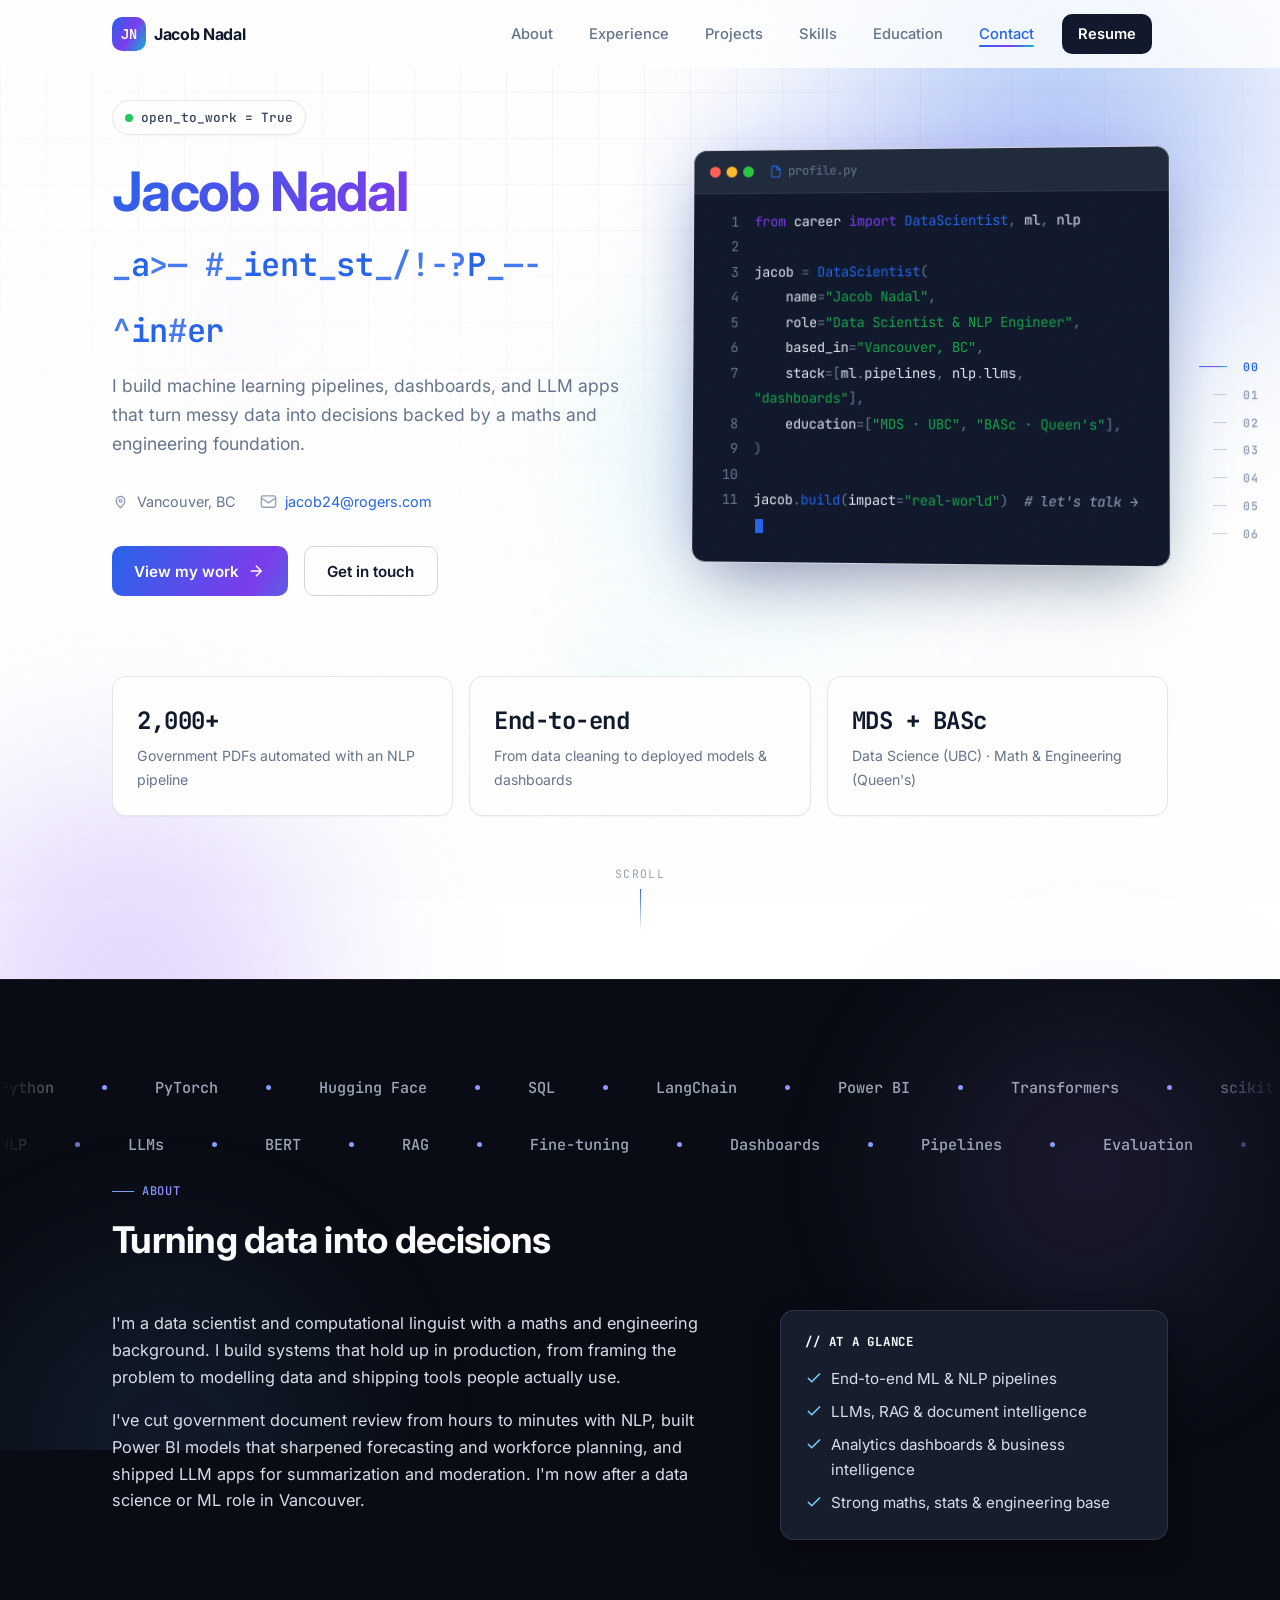
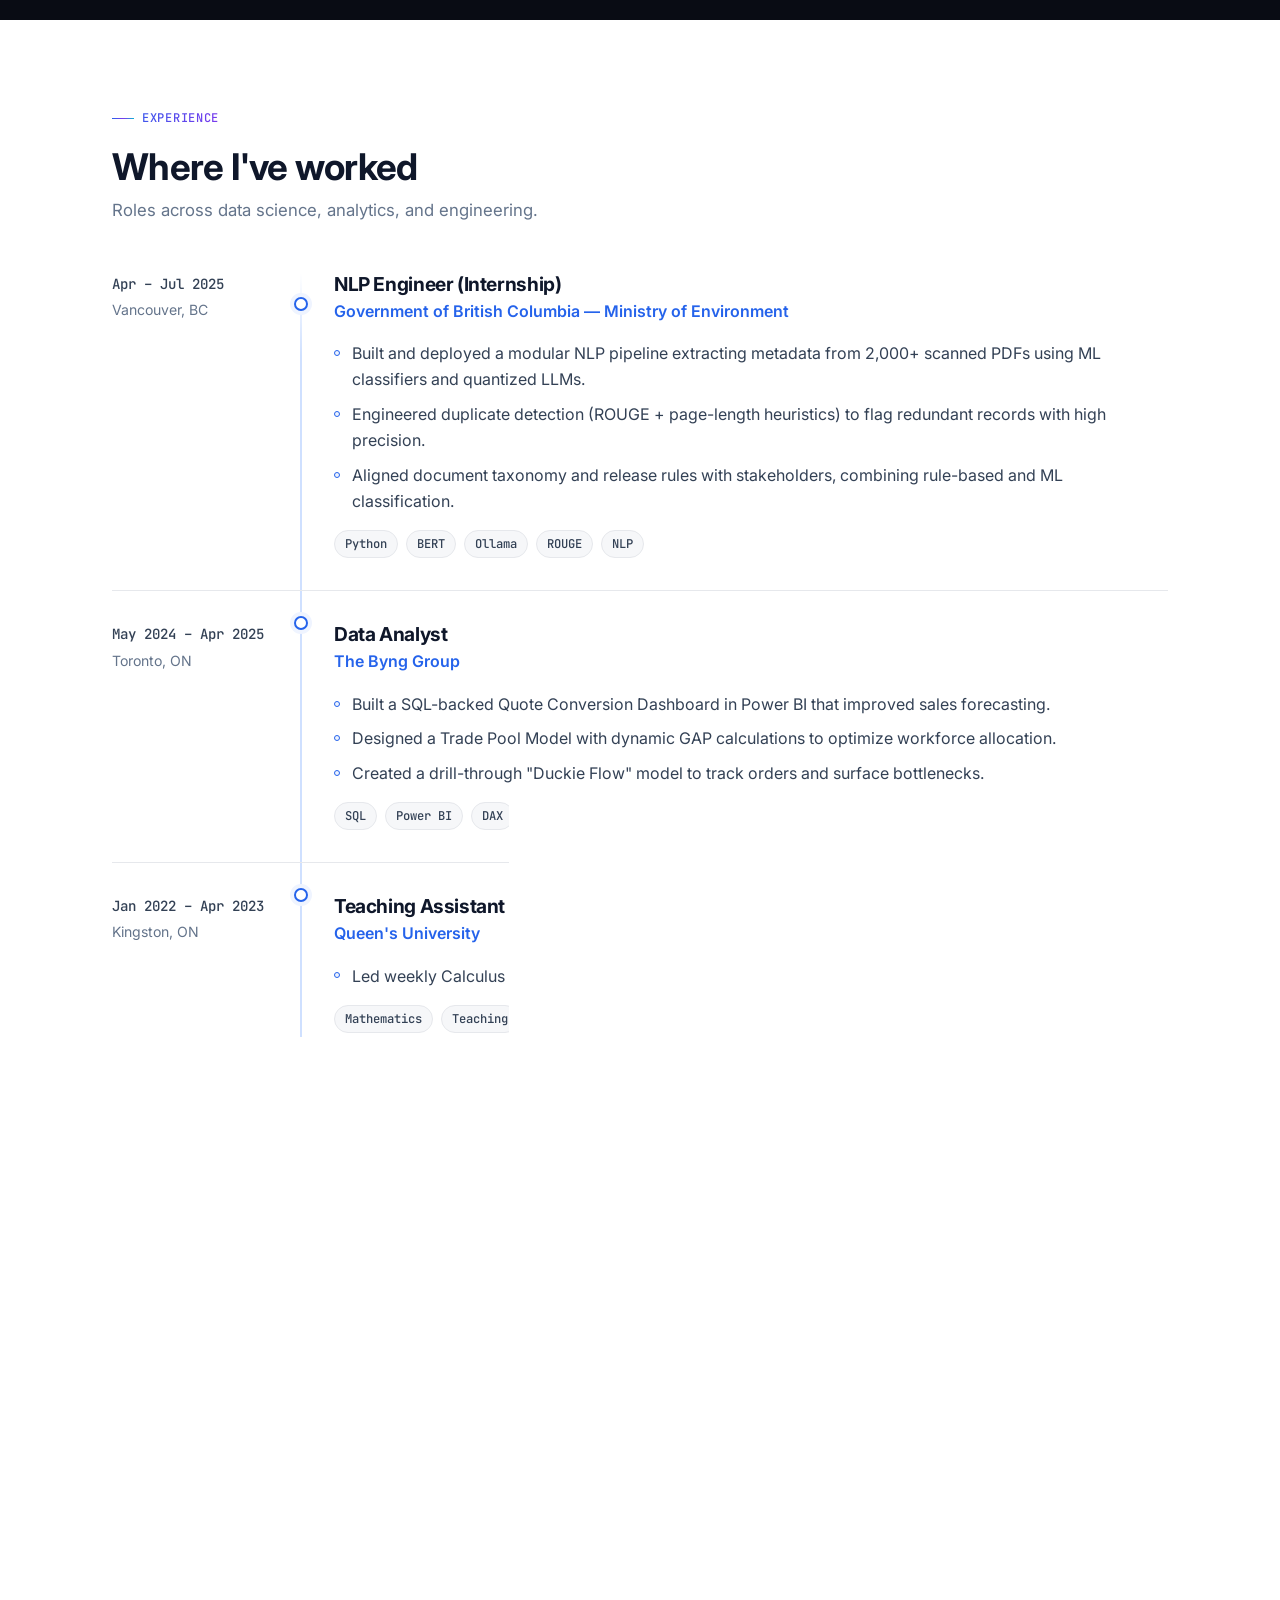
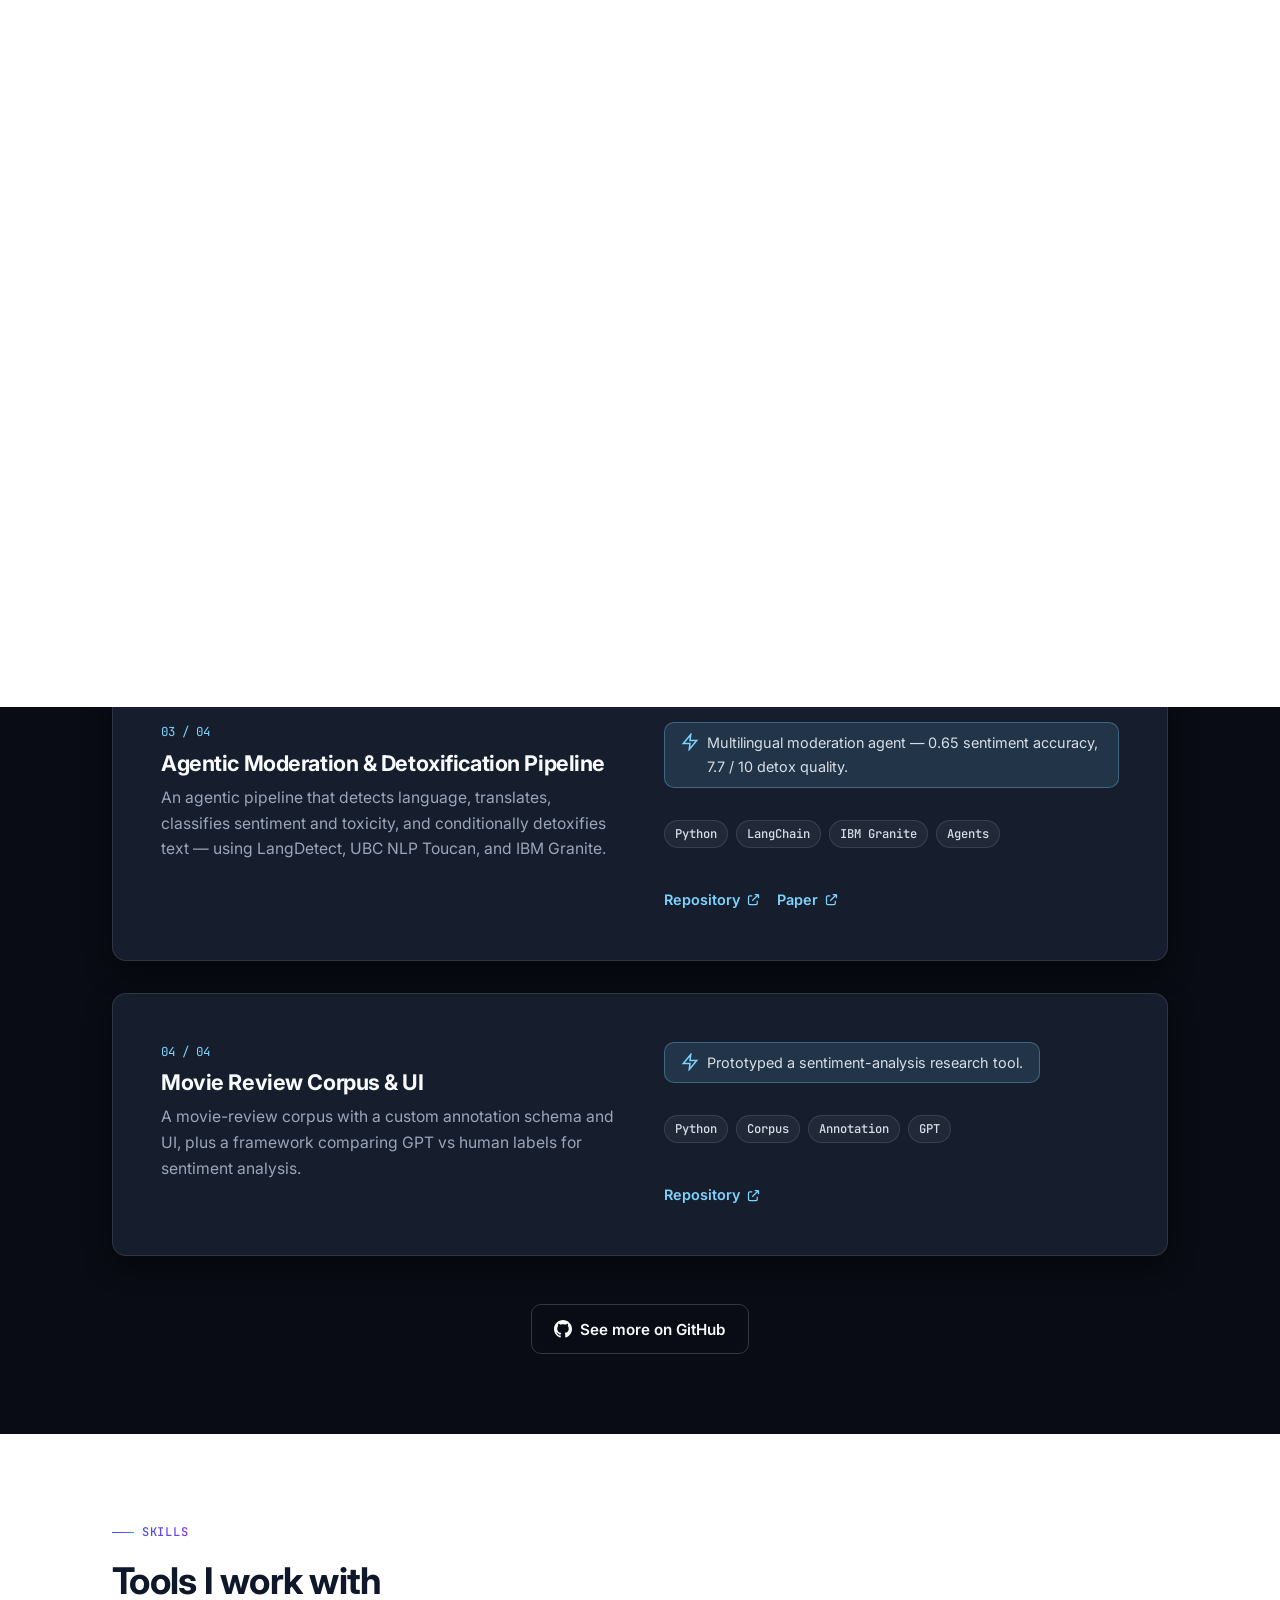
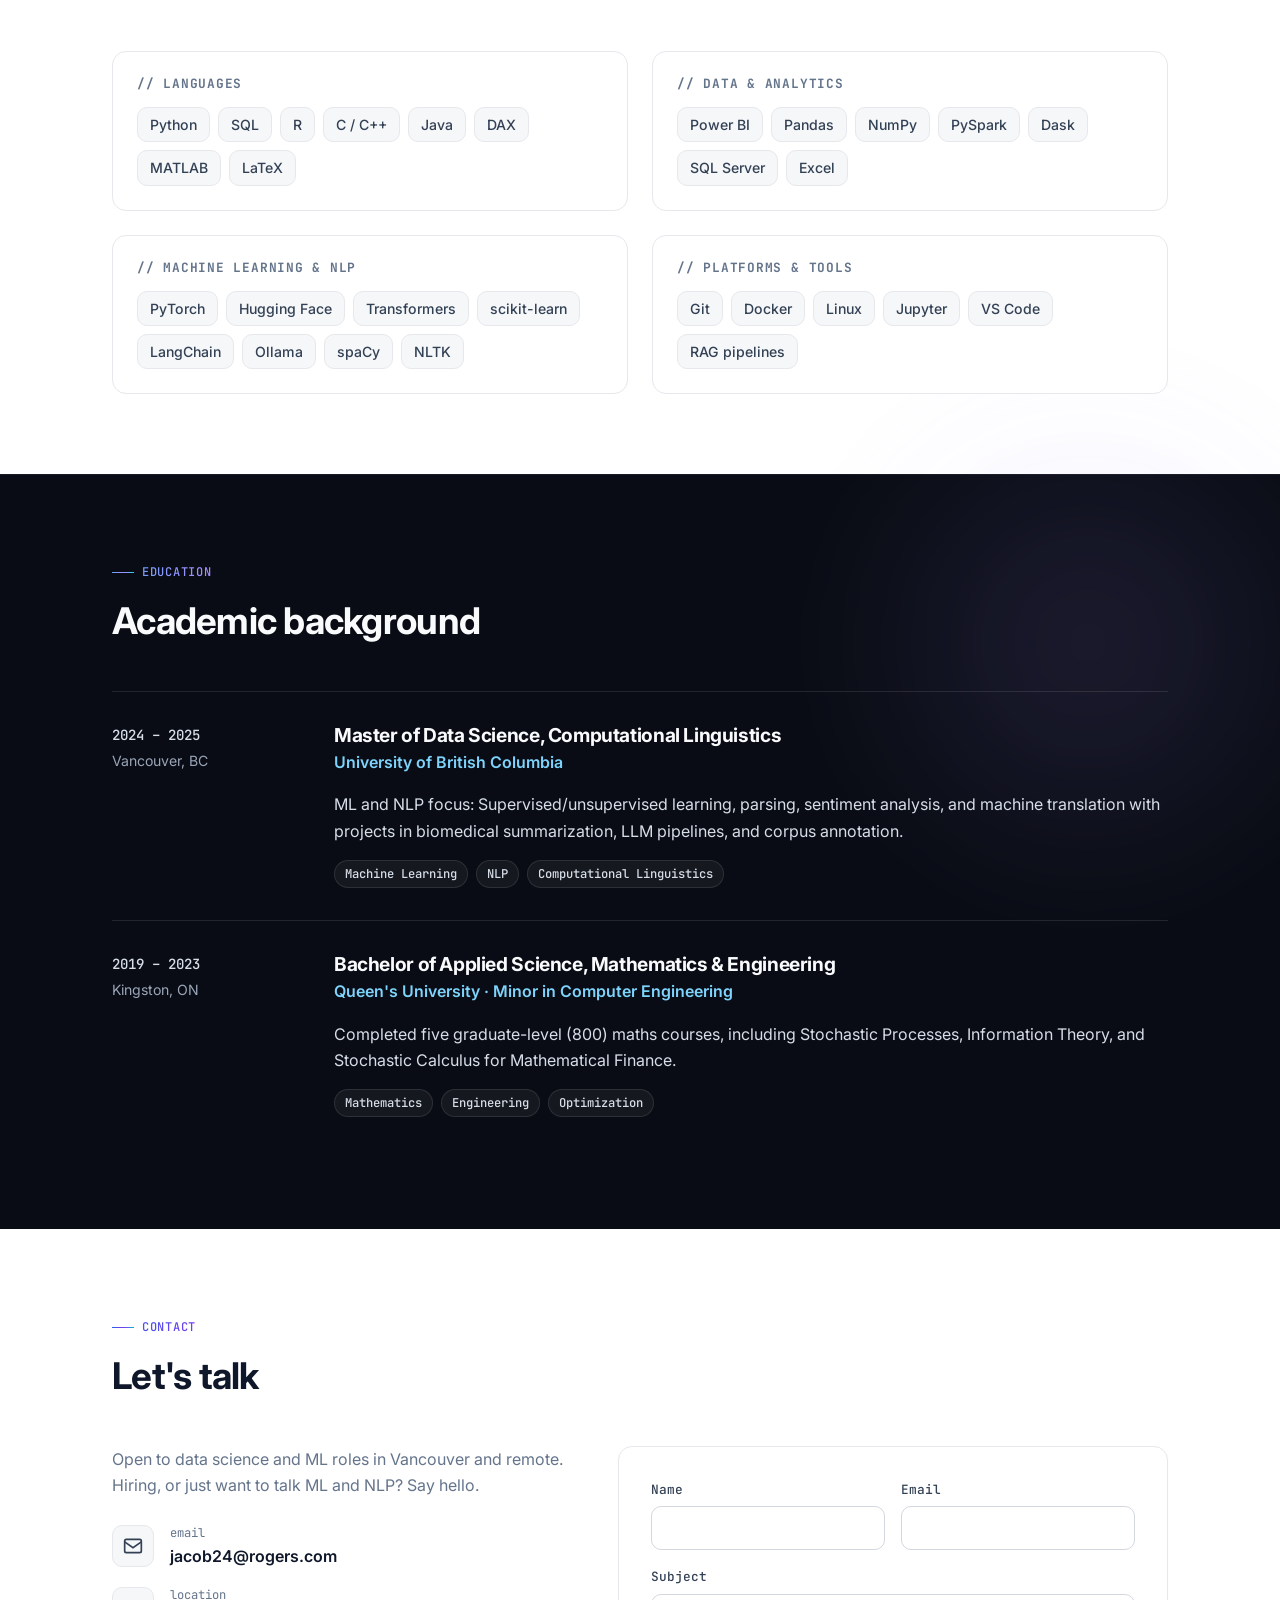
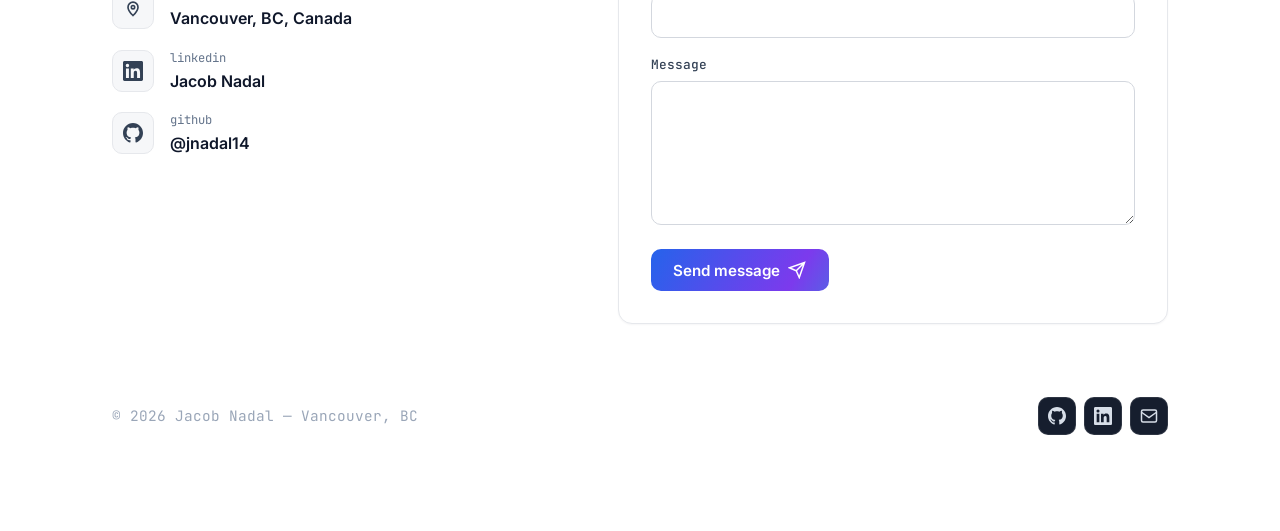
==== commit 263bee69: "smoother" ====
--- a/index.html
+++ b/index.html
@@ -11,35 +11,46 @@
   </script>
   <meta charset="utf-8">
   <meta name="viewport" content="width=device-width, initial-scale=1, viewport-fit=cover">
-  <!-- Always land at top on load/refresh (disable browser scroll restoration) -->
+  <!-- Always land at top on every load/refresh (esp. iOS Safari) -->
   <script>
     (function () {
       try { if ('scrollRestoration' in history) history.scrollRestoration = 'manual'; } catch (e) {}
-      var nav = performance.getEntriesByType && performance.getEntriesByType('navigation')[0];
-      var isReload = (nav && nav.type === 'reload') || (performance.navigation && performance.navigation.type === 1);
-      if (isReload && location.hash) {
-        try { history.replaceState(null, '', location.pathname + location.search); } catch (e) {}
-      }
-      window.scrollTo(0, 0);
+      try {
+        if (location.hash) history.replaceState(null, '', location.pathname + location.search);
+      } catch (e) {}
+      var toTop = function () { window.scrollTo(0, 0); };
+      toTop();
+      document.addEventListener('DOMContentLoaded', toTop);
+      window.addEventListener('load', toTop);
+      setTimeout(toTop, 0);
+      setTimeout(toTop, 50);
+      setTimeout(toTop, 200);
     })();
   </script>
   <title>Jacob Nadal — Data Scientist & NLP Engineer</title>
   <meta name="description" content="Jacob Nadal is a Vancouver-based data scientist and NLP engineer building machine learning pipelines, analytics dashboards, and LLM applications that turn real-world data into decisions.">
-  <!-- Set theme before paint to avoid flash -->
+  <!-- Light theme only — inverse section bands provide contrast -->
   <script>
     (function () {
       try {
-        var stored = localStorage.getItem('theme');
-        var prefersDark = window.matchMedia('(prefers-color-scheme: dark)').matches;
-        var theme = stored || (prefersDark ? 'dark' : 'light');
-        document.documentElement.setAttribute('data-theme', theme);
+        document.documentElement.removeAttribute('data-theme');
+        localStorage.removeItem('theme');
       } catch (e) {}
     })();
   </script>
   <link rel="preconnect" href="https://fonts.googleapis.com">
   <link rel="preconnect" href="https://fonts.gstatic.com" crossorigin>
-  <link href="https://fonts.googleapis.com/css2?family=Inter:wght@400;500;600;700;800&family=JetBrains+Mono:wght@400;500;600&display=swap" rel="stylesheet">
-  <link rel="stylesheet" href="styles.css?v=4.7.0">
+  <!-- Fewer weights = faster first paint on mobile -->
+  <link href="https://fonts.googleapis.com/css2?family=Inter:wght@400;600;700&family=JetBrains+Mono:wght@400;500&display=swap" rel="stylesheet">
+  <link rel="stylesheet" href="styles.css?v=4.9.0">
+  <script>
+    (function () {
+      try {
+        var coarse = window.matchMedia('(hover: none), (pointer: coarse), (max-width: 1024px)').matches;
+        if (coarse) document.documentElement.classList.add('is-lite');
+      } catch (e) {}
+    })();
+  </script>
   <link rel="icon" href="data:image/svg+xml,<svg xmlns='http://www.w3.org/2000/svg' viewBox='0 0 100 100'><rect width='100' height='100' rx='20' fill='%230f172a'/><text x='50' y='64' font-family='Arial' font-size='42' font-weight='bold' text-anchor='middle' fill='white'>JN</text></svg>">
   <link rel="manifest" href="manifest.json">
   <meta name="theme-color" content="#ffffff">
@@ -93,10 +104,6 @@
         <a href="/JACOB_NADAL_RESUME_2025.pdf" target="_blank" rel="noopener" class="nav-link resume-link" download>Resume</a>
       </div>
       <div class="nav-actions">
-        <button class="theme-toggle" id="theme-toggle" aria-label="Toggle colour theme">
-          <svg class="icon-sun" viewBox="0 0 24 24" fill="none" stroke="currentColor" stroke-width="2"><circle cx="12" cy="12" r="4"/><path d="M12 2v2M12 20v2M4.9 4.9l1.4 1.4M17.7 17.7l1.4 1.4M2 12h2M20 12h2M4.9 19.1l1.4-1.4M17.7 6.3l1.4-1.4"/></svg>
-          <svg class="icon-moon" viewBox="0 0 24 24" fill="none" stroke="currentColor" stroke-width="2"><path d="M21 12.8A9 9 0 1 1 11.2 3a7 7 0 0 0 9.8 9.8z"/></svg>
-        </button>
         <button class="nav-toggle" id="nav-toggle" aria-label="Toggle navigation" aria-expanded="false">
           <span></span>
           <span></span>
@@ -140,7 +147,7 @@
           </h1>
           <p class="hero-description">
             I build machine learning pipelines, dashboards, and LLM apps that turn messy data into
-            decisions — backed by a maths and engineering foundation.
+            decisions backed by a maths and engineering foundation.
           </p>
           <div class="hero-meta">
             <span class="hero-meta-item">
@@ -594,6 +601,6 @@
     <svg viewBox="0 0 24 24" fill="none" stroke="currentColor" stroke-width="2"><path d="M18 15l-6-6-6 6"/></svg>
   </button>
 
-  <script src="script.js?v=4.7.0" defer></script>
+  <script src="script.js?v=4.9.0" defer></script>
 </body>
 </html>
--- a/styles.css
+++ b/styles.css
@@ -118,7 +118,6 @@
 }
 
 html {
-  /* auto — smooth on <html> fights scroll-snap and causes the glitchy feel */
   scroll-behavior: auto;
   font-size: 16px;
   -webkit-text-size-adjust: 100%;
@@ -126,7 +125,6 @@
   scroll-padding-top: calc(var(--header-height) + 12px + env(safe-area-inset-top, 0px));
   overflow-x: clip;
   max-width: 100%;
-  scroll-snap-type: y mandatory;
 }
 
 body {
@@ -442,31 +440,8 @@
 }
 
 .theme-toggle {
-  width: 38px;
-  height: 38px;
-  display: grid;
-  place-items: center;
-  background: var(--bg-subtle);
-  border: 1px solid var(--border);
-  border-radius: var(--radius-md);
-  color: var(--ink-700);
-  cursor: pointer;
-  transition: all var(--transition);
-}
-
-.theme-toggle:hover {
-  color: var(--accent);
-  border-color: var(--accent-border);
-}
-
-.theme-toggle svg {
-  width: 18px;
-  height: 18px;
-}
-
-.theme-toggle .icon-moon { display: none; }
-[data-theme='dark'] .theme-toggle .icon-sun { display: none; }
-[data-theme='dark'] .theme-toggle .icon-moon { display: block; }
+  display: none !important;
+}
 
 .nav-toggle {
   display: none;
@@ -2475,7 +2450,7 @@
 }
 
 /* ===================================================================
-   SECTION SNAP — all viewports; grow with content (no max-height clip)
+   SECTION LAYOUT — natural scroll (snap removed for smoother mobile)
    =================================================================== */
 
 #fp-root {
@@ -2488,19 +2463,10 @@
 .snap-panel {
   position: relative;
   height: auto;
+  min-height: 0;
   max-height: none;
   overflow: visible;
-  scroll-snap-align: start;
-  scroll-snap-stop: always;
-  /* Short sections fill the screen; taller ones (projects) scroll inside, then snap to next */
-  min-height: 100svh;
-  min-height: 100dvh;
   box-sizing: border-box;
-}
-
-/* While JS is animating a nav click, disable snap so it doesn't stutter */
-html.is-scrolling {
-  scroll-snap-type: none;
 }
 
 .hero.snap-panel {
@@ -2631,23 +2597,96 @@
   }
 }
 
-/* Short landscape: don't force full-viewport section height */
-@media (max-height: 500px) and (orientation: landscape) {
-  .snap-panel {
-    min-height: 0;
-    scroll-snap-stop: normal;
-  }
-}
-
 @media (prefers-reduced-motion: reduce) {
-  html {
-    scroll-snap-type: none !important;
-  }
-  .snap-panel {
-    min-height: 0 !important;
-    scroll-snap-align: none !important;
-  }
   .snap-rail {
     display: none !important;
   }
 }
+
+/* Lite mode (set in <head>) + touch/narrow: instant content, minimal GPU cost */
+html.is-lite .grain,
+html.is-lite .float-orbs,
+html.is-lite .scroll-progress,
+html.is-lite .aurora,
+html.is-lite .snap-rail {
+  display: none !important;
+}
+html.is-lite .reveal,
+html.is-lite .split-word,
+html.is-lite .code-line,
+html.is-lite .reveal .skill-list span,
+html.is-lite .reveal .tag,
+html.is-lite .hero-status,
+html.is-lite .hero-title,
+html.is-lite .hero-description,
+html.is-lite .hero-meta,
+html.is-lite .hero-actions,
+html.is-lite .hero-visual,
+html.is-lite .scroll-cue {
+  opacity: 1 !important;
+  transform: none !important;
+  transition: none !important;
+  animation: none !important;
+}
+html.is-lite .marquee-track {
+  animation: none !important;
+  transform: none !important;
+}
+html.is-lite .marquee,
+html.is-lite .marquee-band {
+  -webkit-mask-image: none;
+  mask-image: none;
+}
+html.is-lite .code-editor,
+html.is-lite [data-parallax],
+html.is-lite .hero-copy,
+html.is-lite .hero-visual {
+  transform: none !important;
+  will-change: auto !important;
+}
+html.is-lite .navbar {
+  backdrop-filter: none;
+  -webkit-backdrop-filter: none;
+  background: var(--bg);
+}
+html.is-lite body {
+  font-family: -apple-system, BlinkMacSystemFont, 'Segoe UI', Roboto, 'Helvetica Neue', sans-serif;
+}
+
+@media (max-width: 1024px), (hover: none) {
+  .grain,
+  .float-orbs,
+  .scroll-progress,
+  .aurora {
+    display: none !important;
+  }
+  .reveal,
+  .split-word,
+  .code-line,
+  .reveal .skill-list span,
+  .reveal .tag,
+  .hero-status,
+  .hero-title,
+  .hero-description,
+  .hero-meta,
+  .hero-actions,
+  .hero-visual,
+  .scroll-cue {
+    opacity: 1 !important;
+    transform: none !important;
+    transition: none !important;
+    animation: none !important;
+  }
+  .marquee-track {
+    animation: none !important;
+  }
+  .navbar {
+    backdrop-filter: none;
+    -webkit-backdrop-filter: none;
+    background: var(--bg);
+  }
+  .code-editor {
+    transform: none !important;
+    will-change: auto !important;
+  }
+}
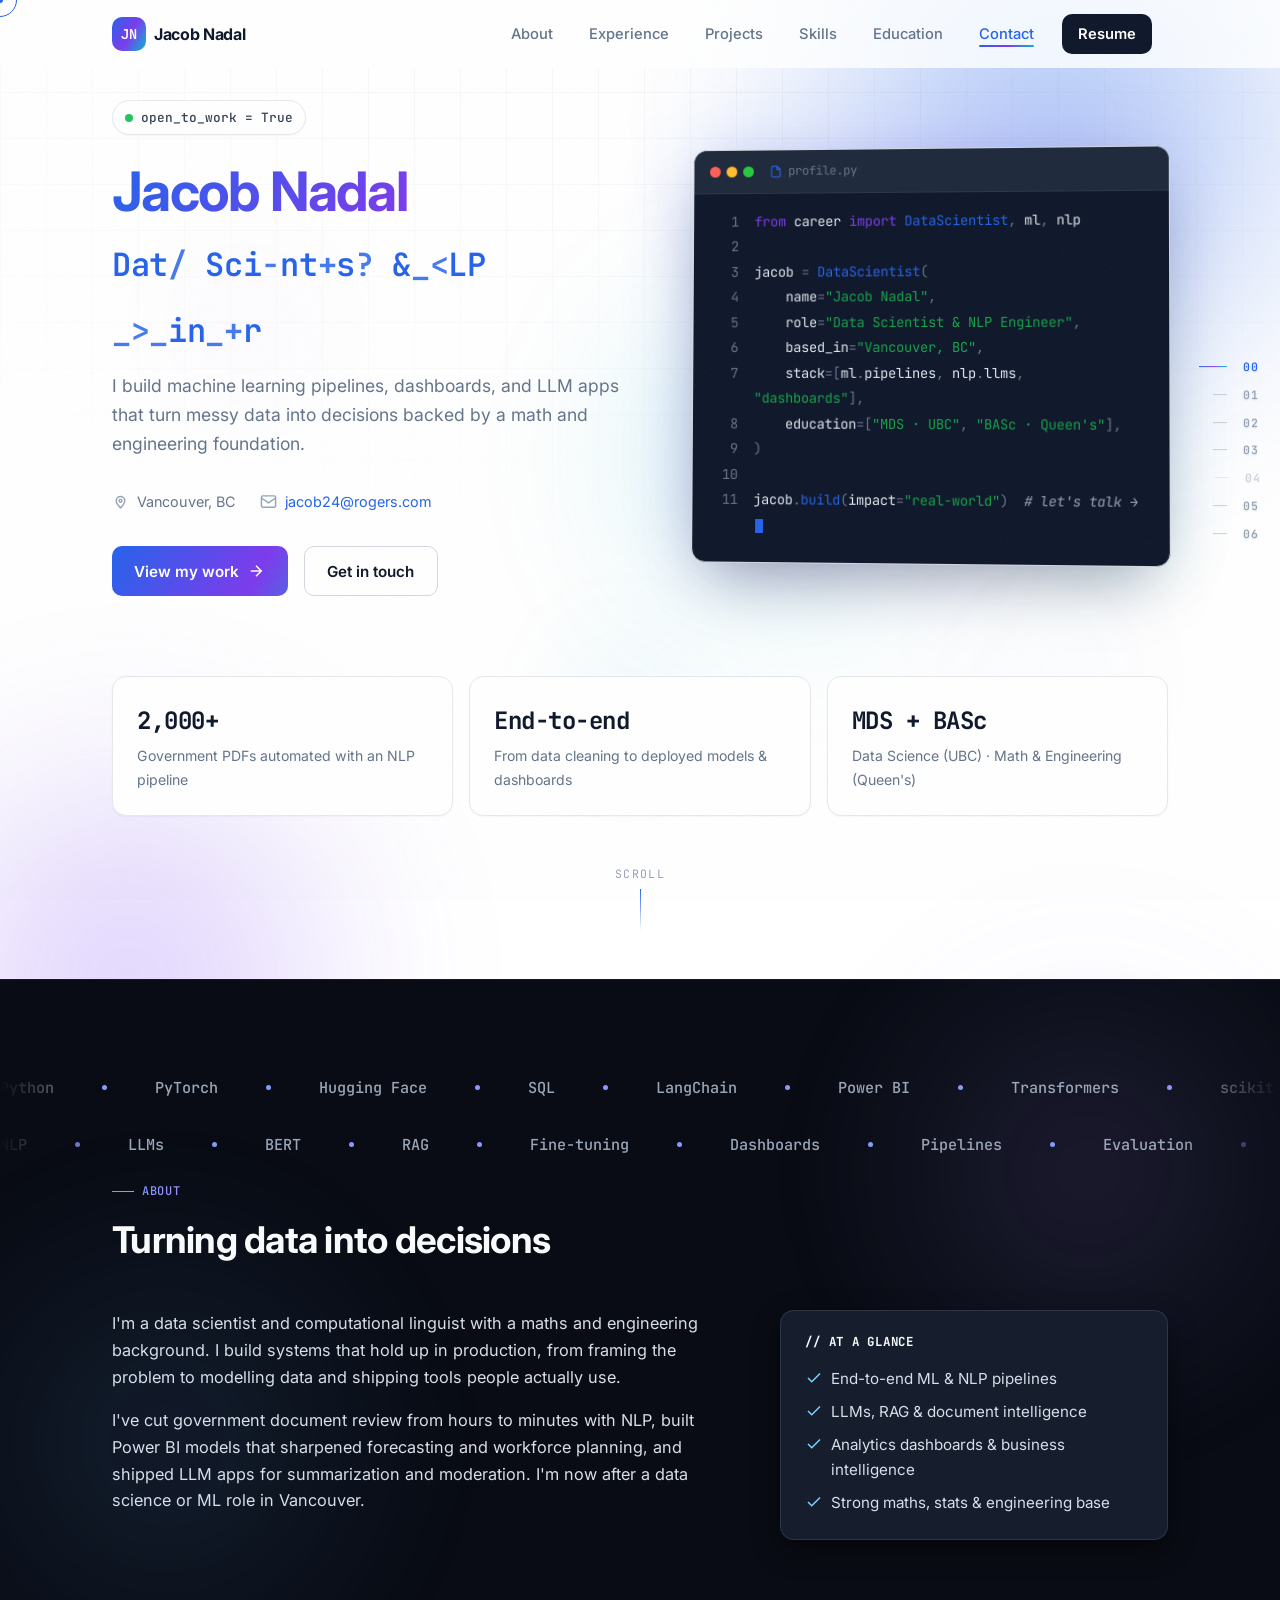
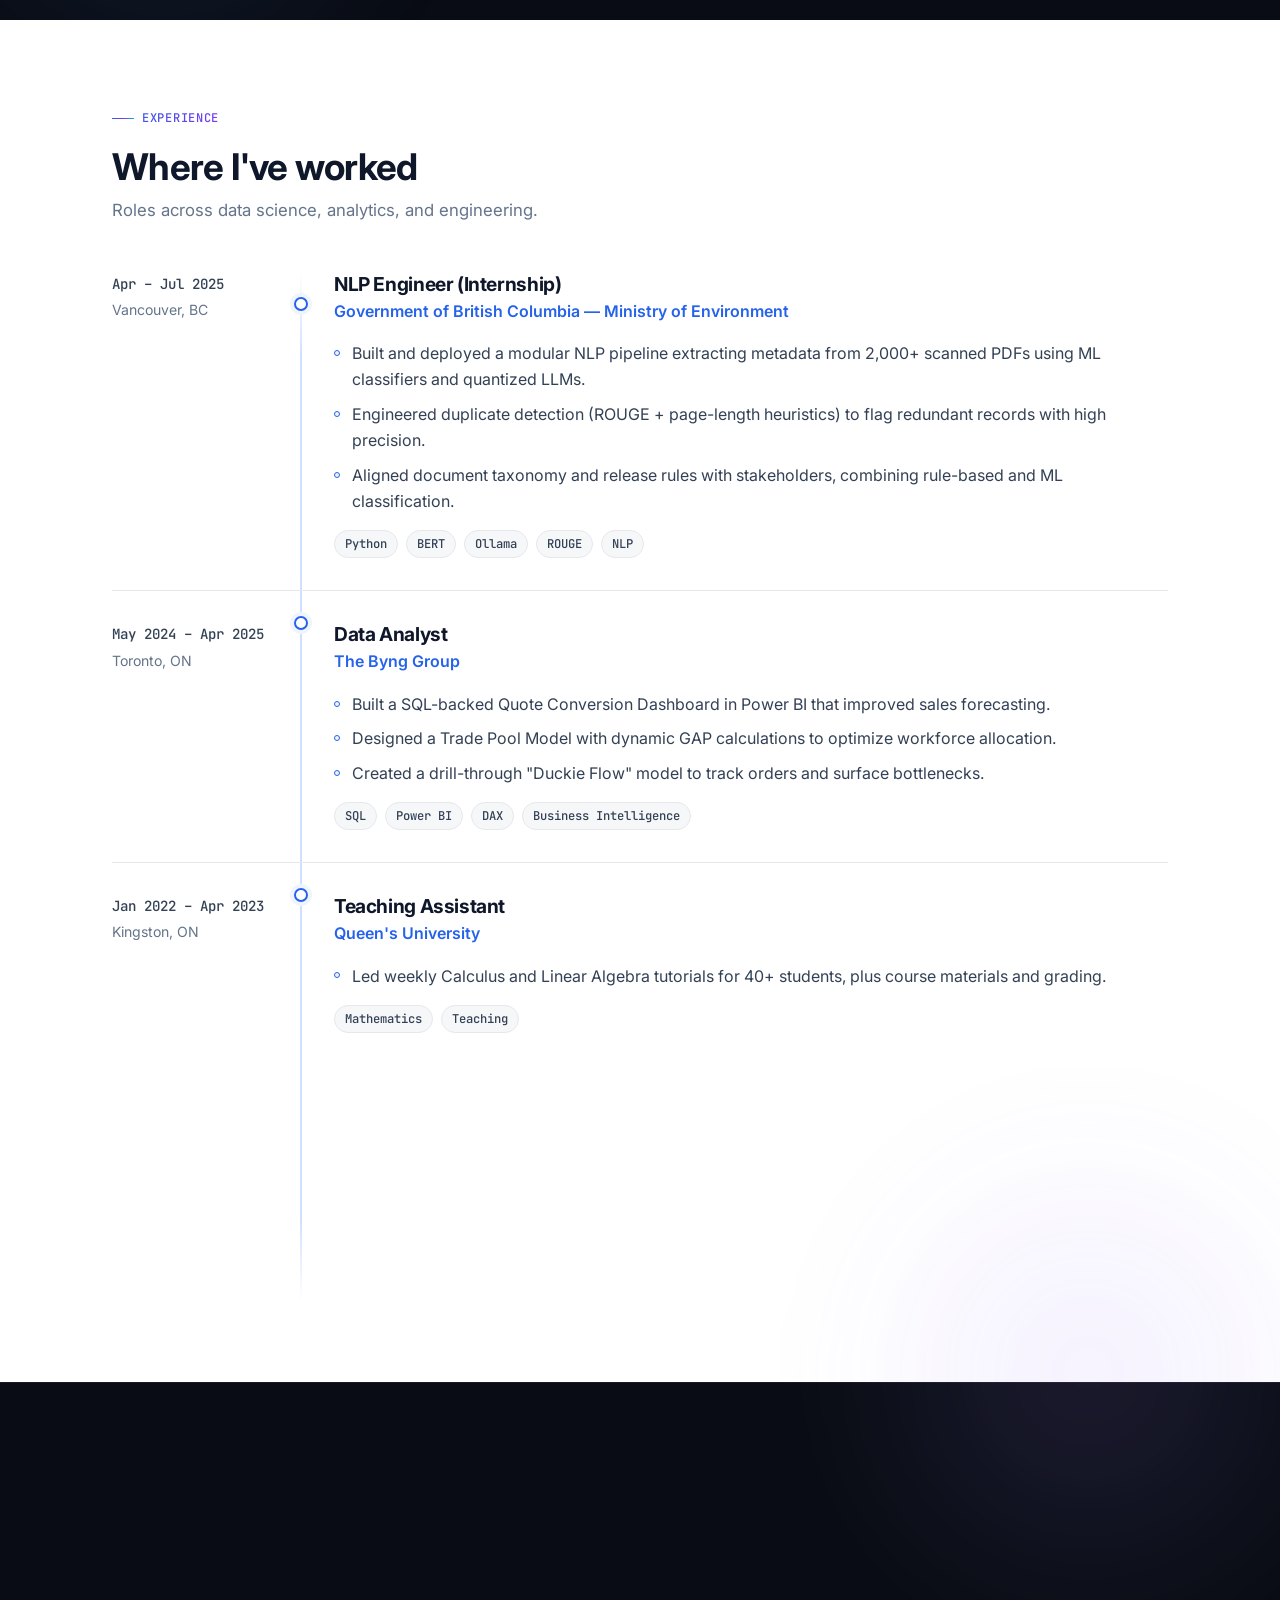
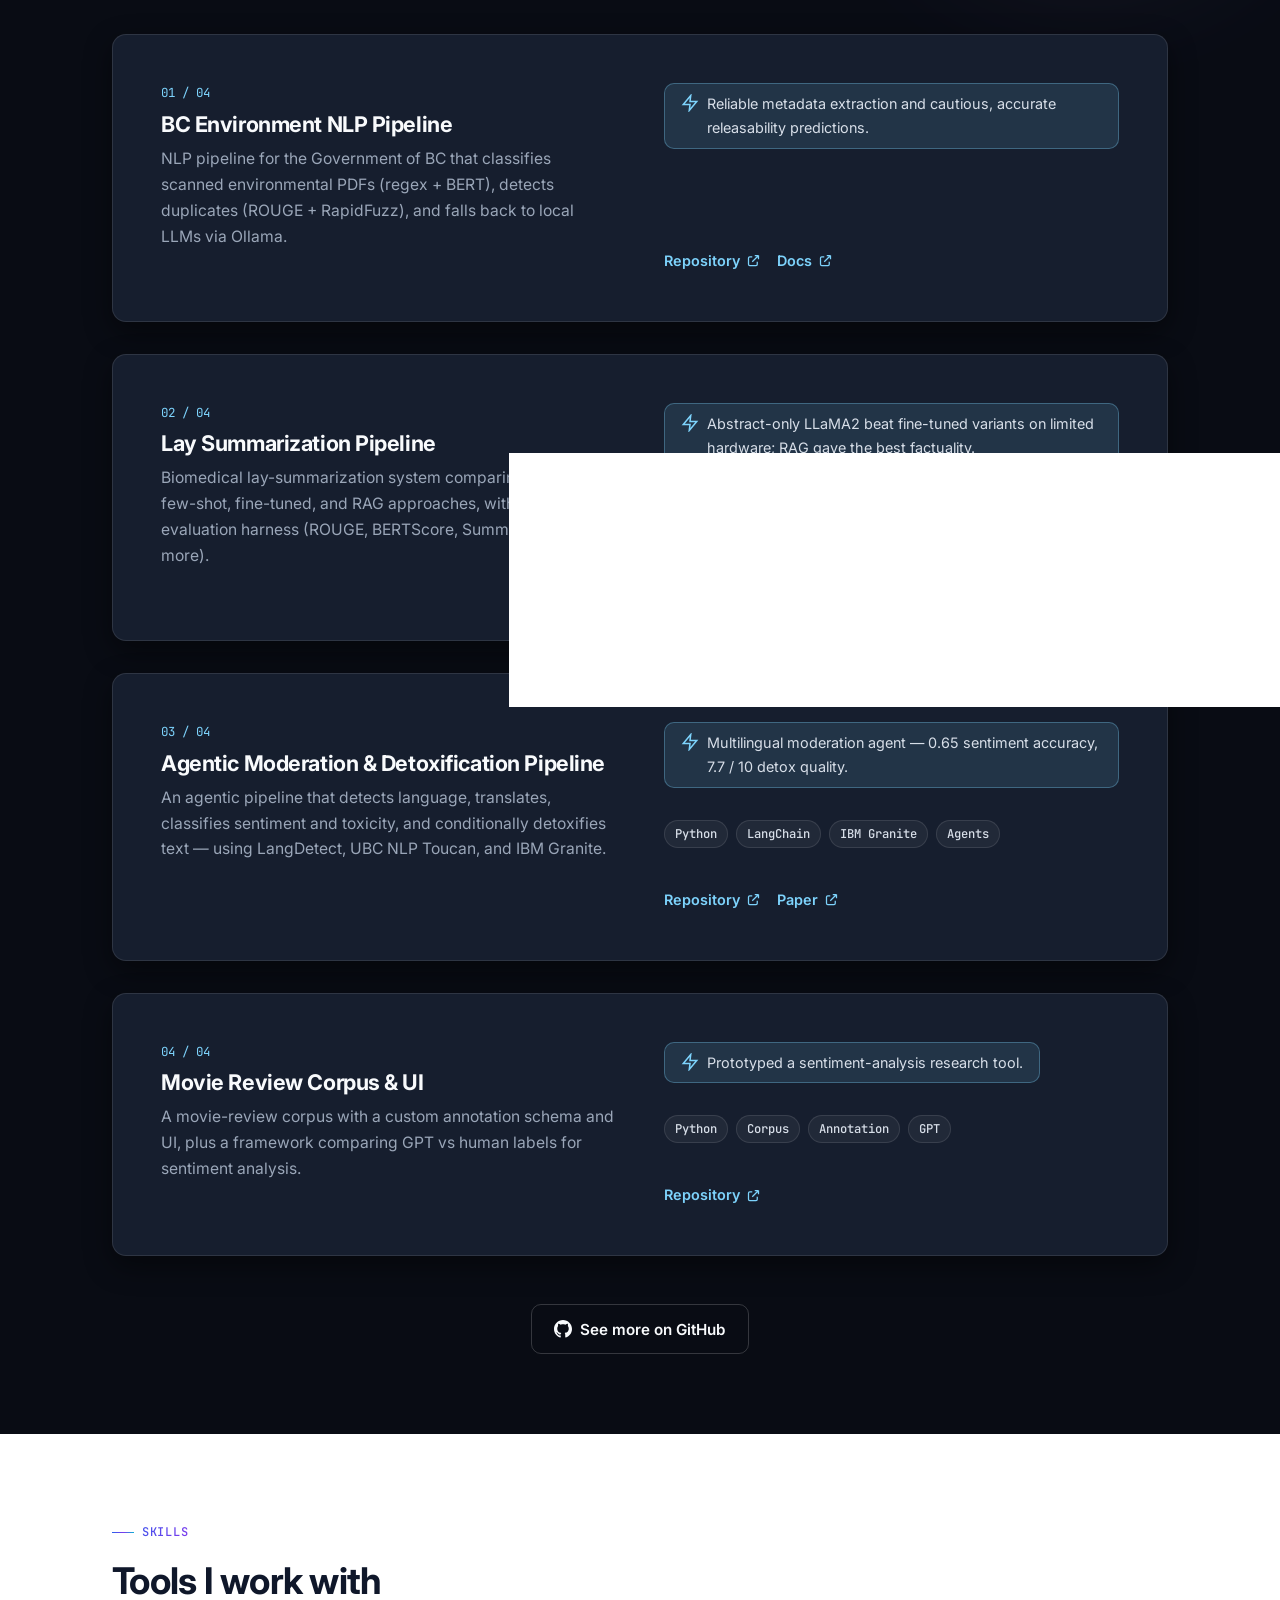
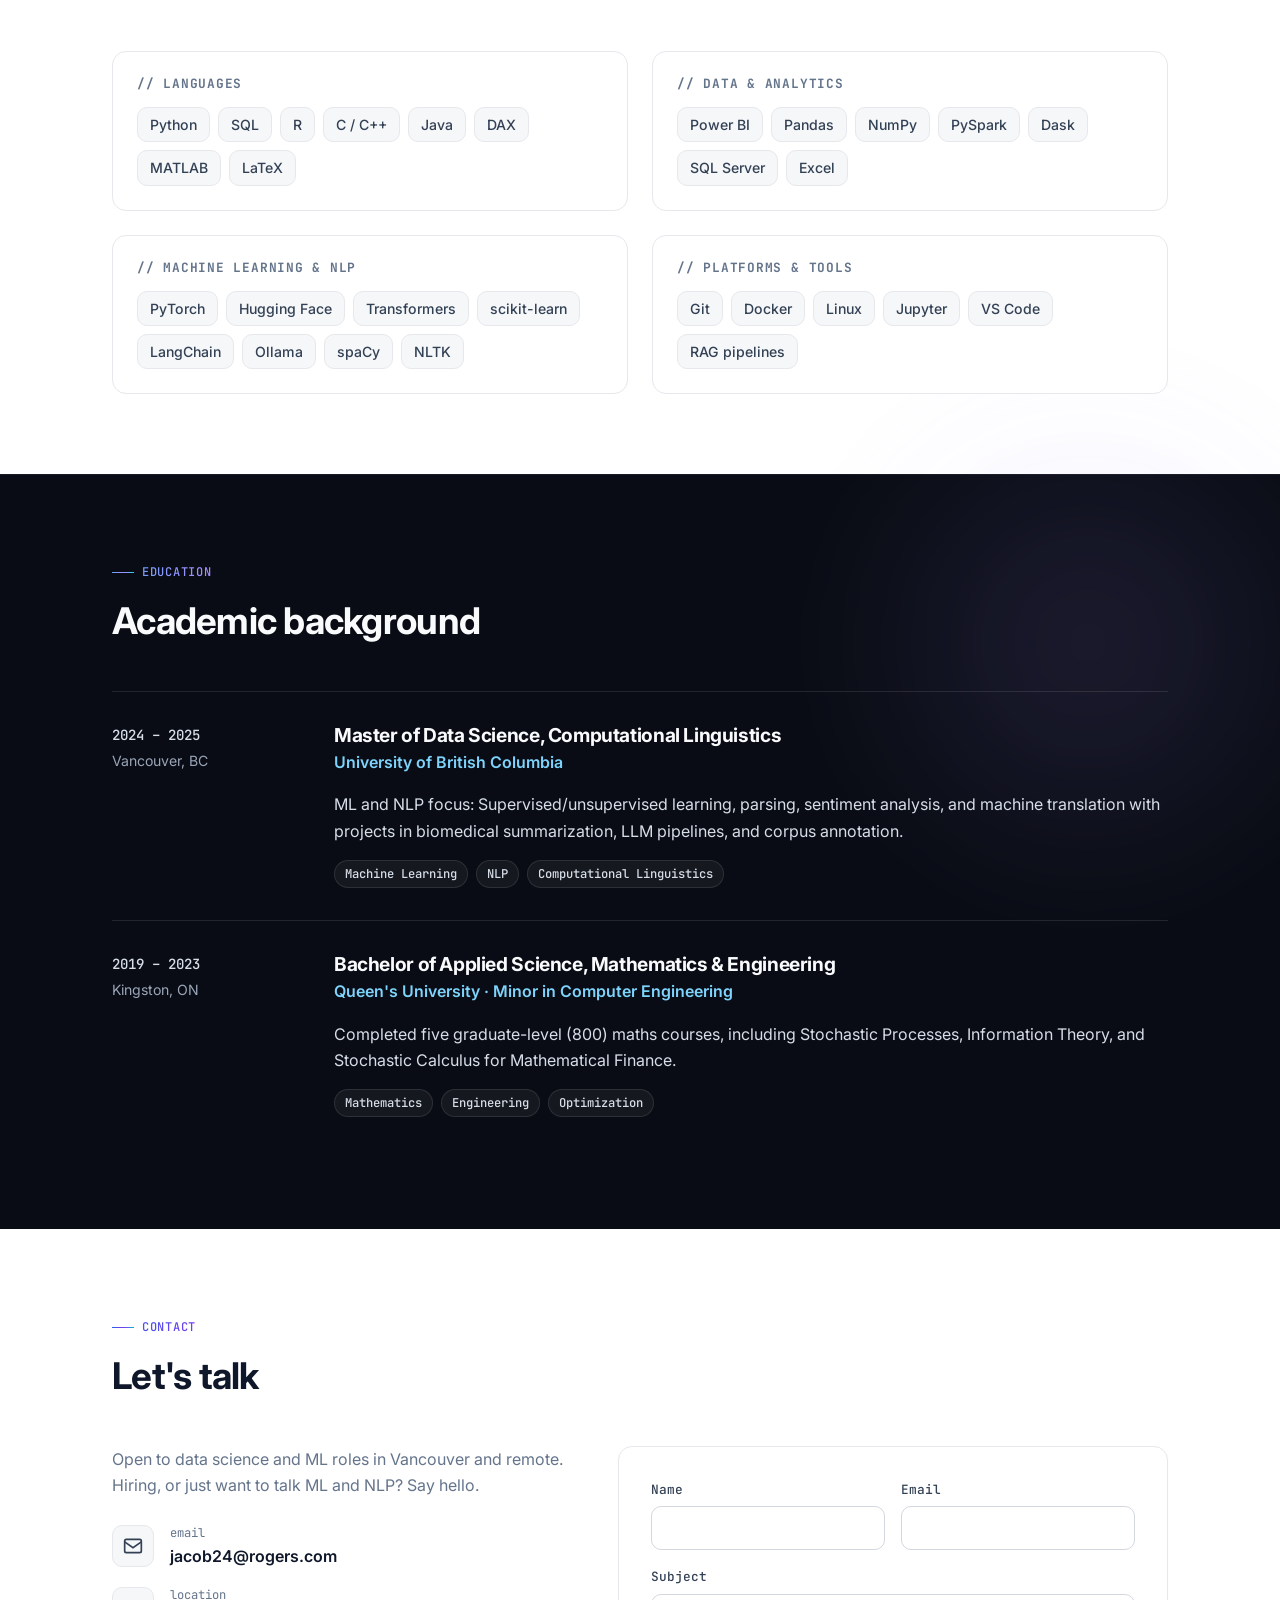
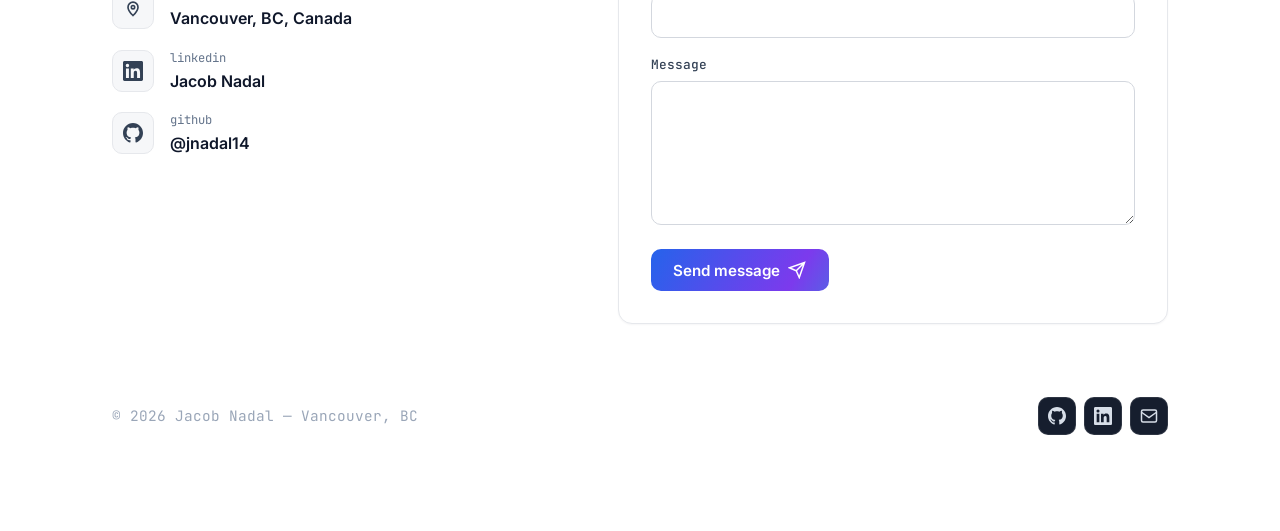
==== commit 2ce9065c: "adding paralaxing to mobile" ====
--- a/index.html
+++ b/index.html
@@ -42,12 +42,13 @@
   <link rel="preconnect" href="https://fonts.gstatic.com" crossorigin>
   <!-- Fewer weights = faster first paint on mobile -->
   <link href="https://fonts.googleapis.com/css2?family=Inter:wght@400;600;700&family=JetBrains+Mono:wght@400;500&display=swap" rel="stylesheet">
-  <link rel="stylesheet" href="styles.css?v=4.9.0">
+  <link rel="stylesheet" href="styles.css?v=5.0.0">
   <script>
     (function () {
       try {
-        var coarse = window.matchMedia('(hover: none), (pointer: coarse), (max-width: 1024px)').matches;
-        if (coarse) document.documentElement.classList.add('is-lite');
+        /* Touch/narrow: lighter effects, NOT zero motion */
+        var touch = window.matchMedia('(hover: none), (pointer: coarse), (max-width: 1024px)').matches;
+        if (touch) document.documentElement.classList.add('is-touch');
       } catch (e) {}
     })();
   </script>
@@ -147,7 +148,7 @@
           </h1>
           <p class="hero-description">
             I build machine learning pipelines, dashboards, and LLM apps that turn messy data into
-            decisions backed by a maths and engineering foundation.
+            decisions backed by a math and engineering foundation.
           </p>
           <div class="hero-meta">
             <span class="hero-meta-item">
@@ -601,6 +602,6 @@
     <svg viewBox="0 0 24 24" fill="none" stroke="currentColor" stroke-width="2"><path d="M18 15l-6-6-6 6"/></svg>
   </button>
 
-  <script src="script.js?v=4.9.0" defer></script>
+  <script src="script.js?v=5.0.0" defer></script>
 </body>
 </html>
--- a/styles.css
+++ b/styles.css
@@ -2603,90 +2603,68 @@
   }
 }
 
-/* Lite mode (set in <head>) + touch/narrow: instant content, minimal GPU cost */
-html.is-lite .grain,
-html.is-lite .float-orbs,
-html.is-lite .scroll-progress,
-html.is-lite .aurora,
-html.is-lite .snap-rail {
+/*
+  Touch / narrow — keep the cool motion, drop only the expensive bits:
+  grain, float orbs, scroll-linked parallax, heavy blur.
+*/
+html.is-touch .grain,
+html.is-touch .float-orbs {
   display: none !important;
 }
-html.is-lite .reveal,
-html.is-lite .split-word,
-html.is-lite .code-line,
-html.is-lite .reveal .skill-list span,
-html.is-lite .reveal .tag,
-html.is-lite .hero-status,
-html.is-lite .hero-title,
-html.is-lite .hero-description,
-html.is-lite .hero-meta,
-html.is-lite .hero-actions,
-html.is-lite .hero-visual,
-html.is-lite .scroll-cue {
-  opacity: 1 !important;
-  transform: none !important;
-  transition: none !important;
-  animation: none !important;
-}
-html.is-lite .marquee-track {
-  animation: none !important;
-  transform: none !important;
-}
-html.is-lite .marquee,
-html.is-lite .marquee-band {
-  -webkit-mask-image: none;
-  mask-image: none;
-}
-html.is-lite .code-editor,
-html.is-lite [data-parallax],
-html.is-lite .hero-copy,
-html.is-lite .hero-visual {
+html.is-touch .snap-rail {
+  display: none !important;
+}
+html.is-touch .navbar {
+  backdrop-filter: saturate(160%) blur(8px);
+  -webkit-backdrop-filter: saturate(160%) blur(8px);
+}
+/* Faster, shorter reveals so mobile feels snappy not sluggish */
+html.is-touch .reveal {
+  transform: translateY(14px);
+  transition-duration: 0.45s;
+  transition-delay: calc(var(--i, 0) * 40ms);
+}
+html.is-touch .split-word {
+  transition-duration: 0.4s;
+}
+html.is-touch .hero-status,
+html.is-touch .hero-title,
+html.is-touch .hero-description,
+html.is-touch .hero-meta,
+html.is-touch .hero-actions,
+html.is-touch .hero-visual {
+  transform: translateY(10px);
+  transition-duration: 0.45s;
+}
+/* Softer aurora — still animated depth, less GPU */
+html.is-touch .aurora span {
+  filter: blur(48px);
+  opacity: 0.22;
+  animation-duration: 22s;
+}
+html.is-touch .code-editor {
+  transform: none;
+  will-change: auto;
+}
+html.is-touch [data-parallax] {
+  /* JS parallax off on touch; CSS aurora carries the depth */
   transform: none !important;
   will-change: auto !important;
 }
-html.is-lite .navbar {
-  backdrop-filter: none;
-  -webkit-backdrop-filter: none;
-  background: var(--bg);
-}
-html.is-lite body {
-  font-family: -apple-system, BlinkMacSystemFont, 'Segoe UI', Roboto, 'Helvetica Neue', sans-serif;
+html.is-touch .marquee-track {
+  animation-duration: 42s;
 }
 
 @media (max-width: 1024px), (hover: none) {
   .grain,
-  .float-orbs,
-  .scroll-progress,
-  .aurora {
+  .float-orbs {
     display: none !important;
   }
-  .reveal,
-  .split-word,
-  .code-line,
-  .reveal .skill-list span,
-  .reveal .tag,
-  .hero-status,
-  .hero-title,
-  .hero-description,
-  .hero-meta,
-  .hero-actions,
-  .hero-visual,
-  .scroll-cue {
-    opacity: 1 !important;
-    transform: none !important;
-    transition: none !important;
-    animation: none !important;
-  }
-  .marquee-track {
-    animation: none !important;
-  }
   .navbar {
-    backdrop-filter: none;
-    -webkit-backdrop-filter: none;
-    background: var(--bg);
+    backdrop-filter: saturate(160%) blur(8px);
+    -webkit-backdrop-filter: saturate(160%) blur(8px);
   }
   .code-editor {
-    transform: none !important;
-    will-change: auto !important;
-  }
-}
+    transform: none;
+  }
+}
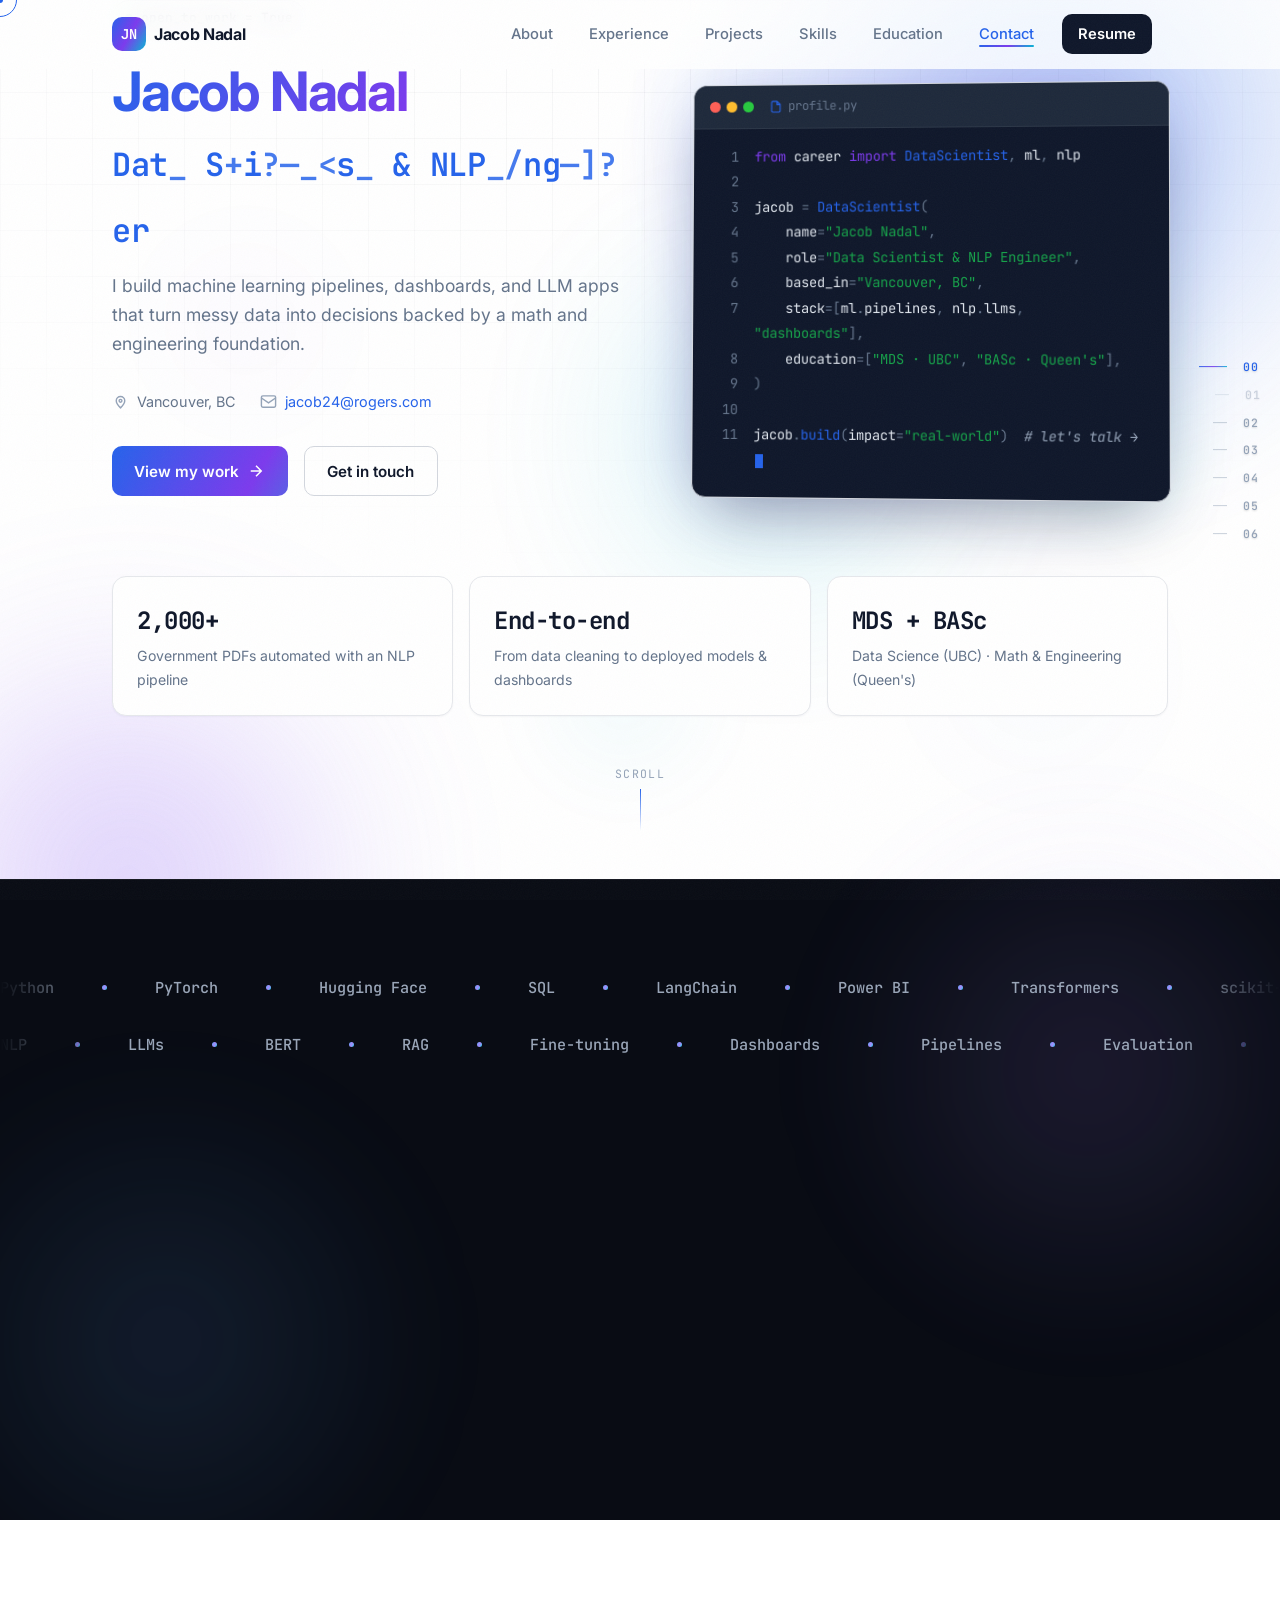
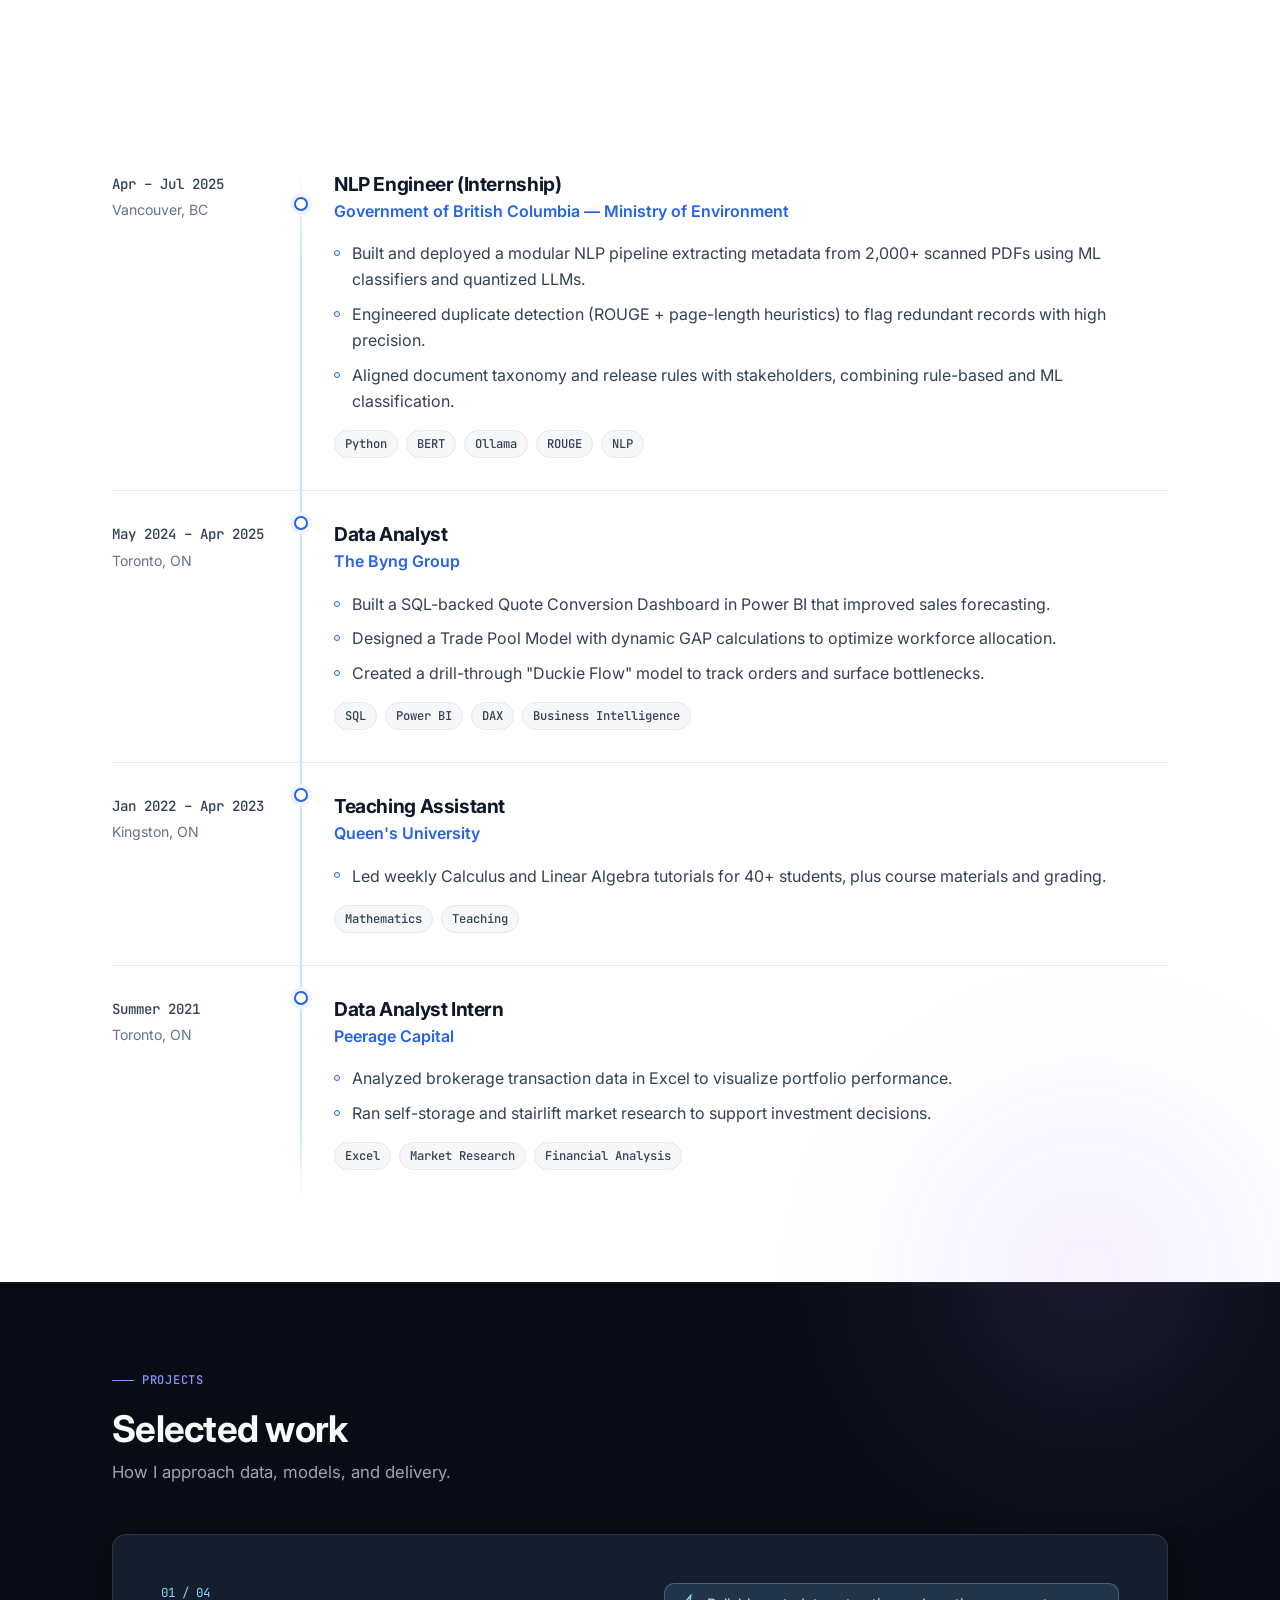
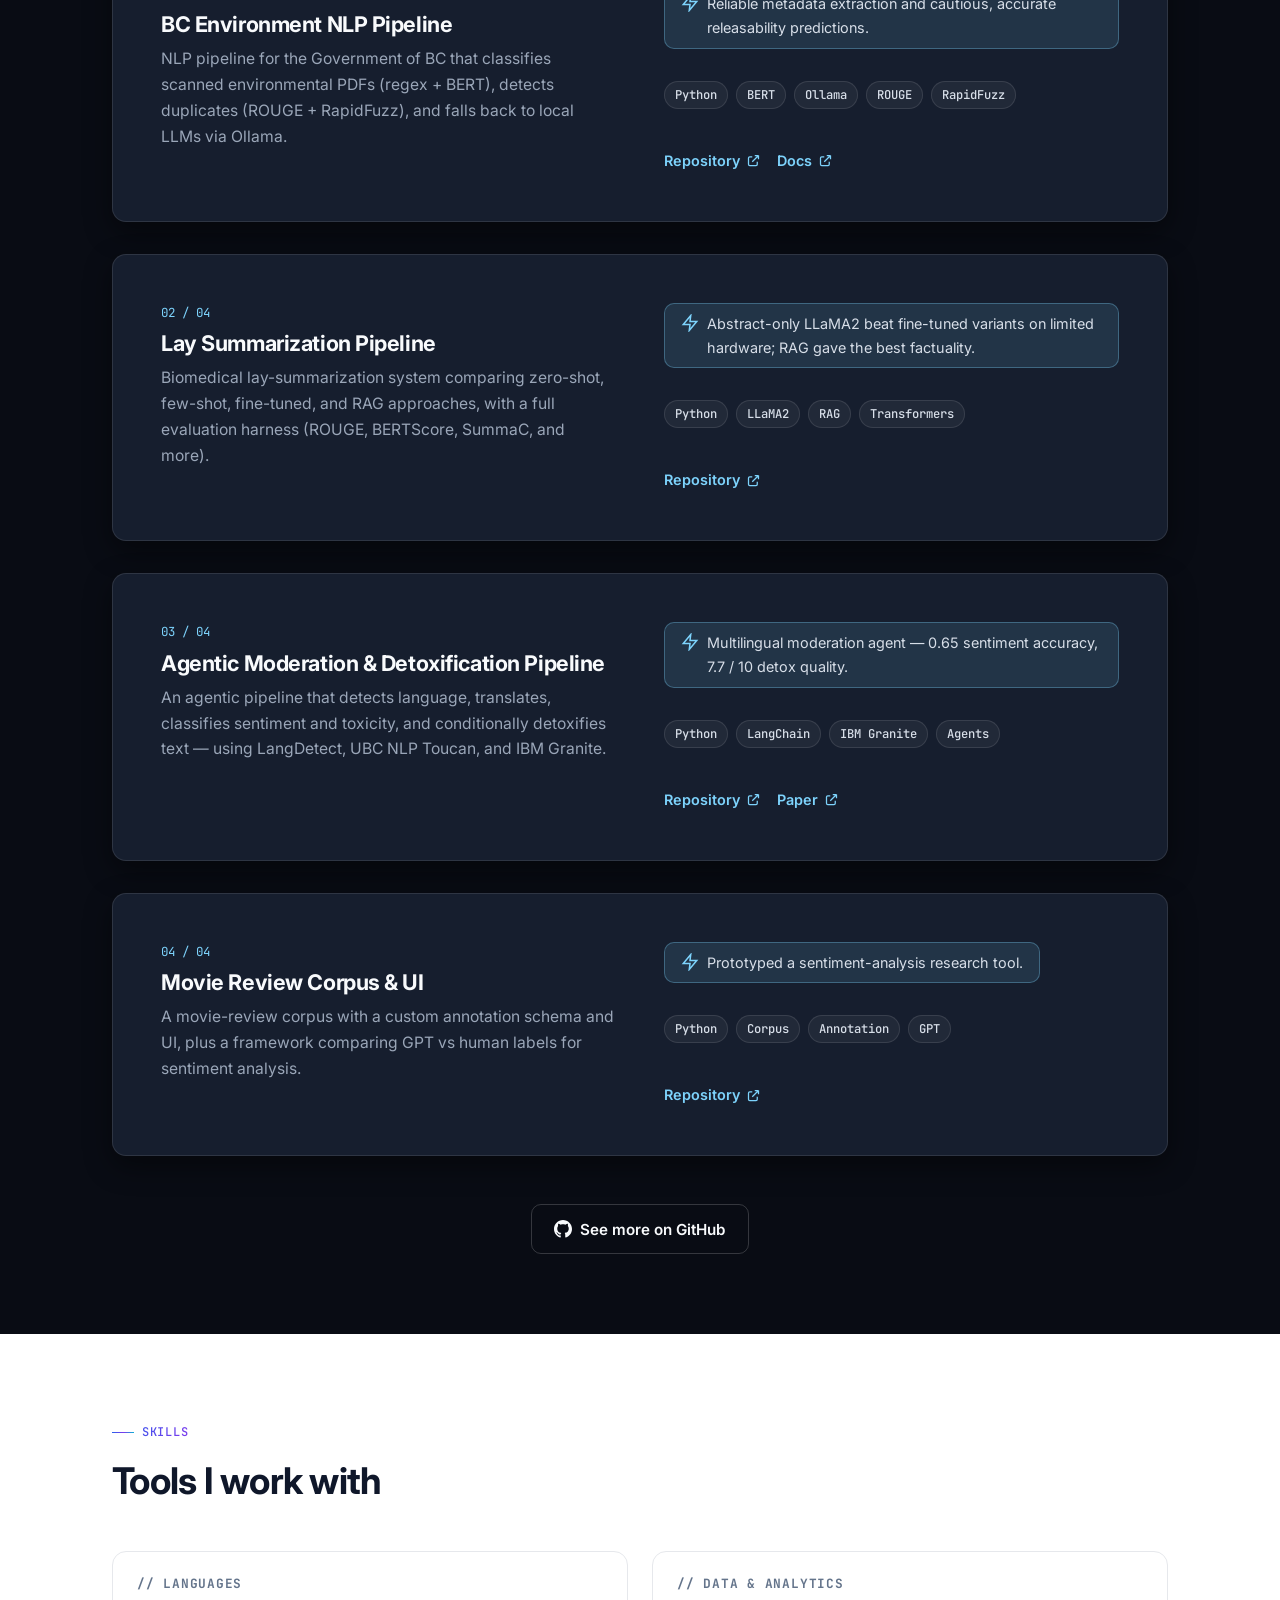
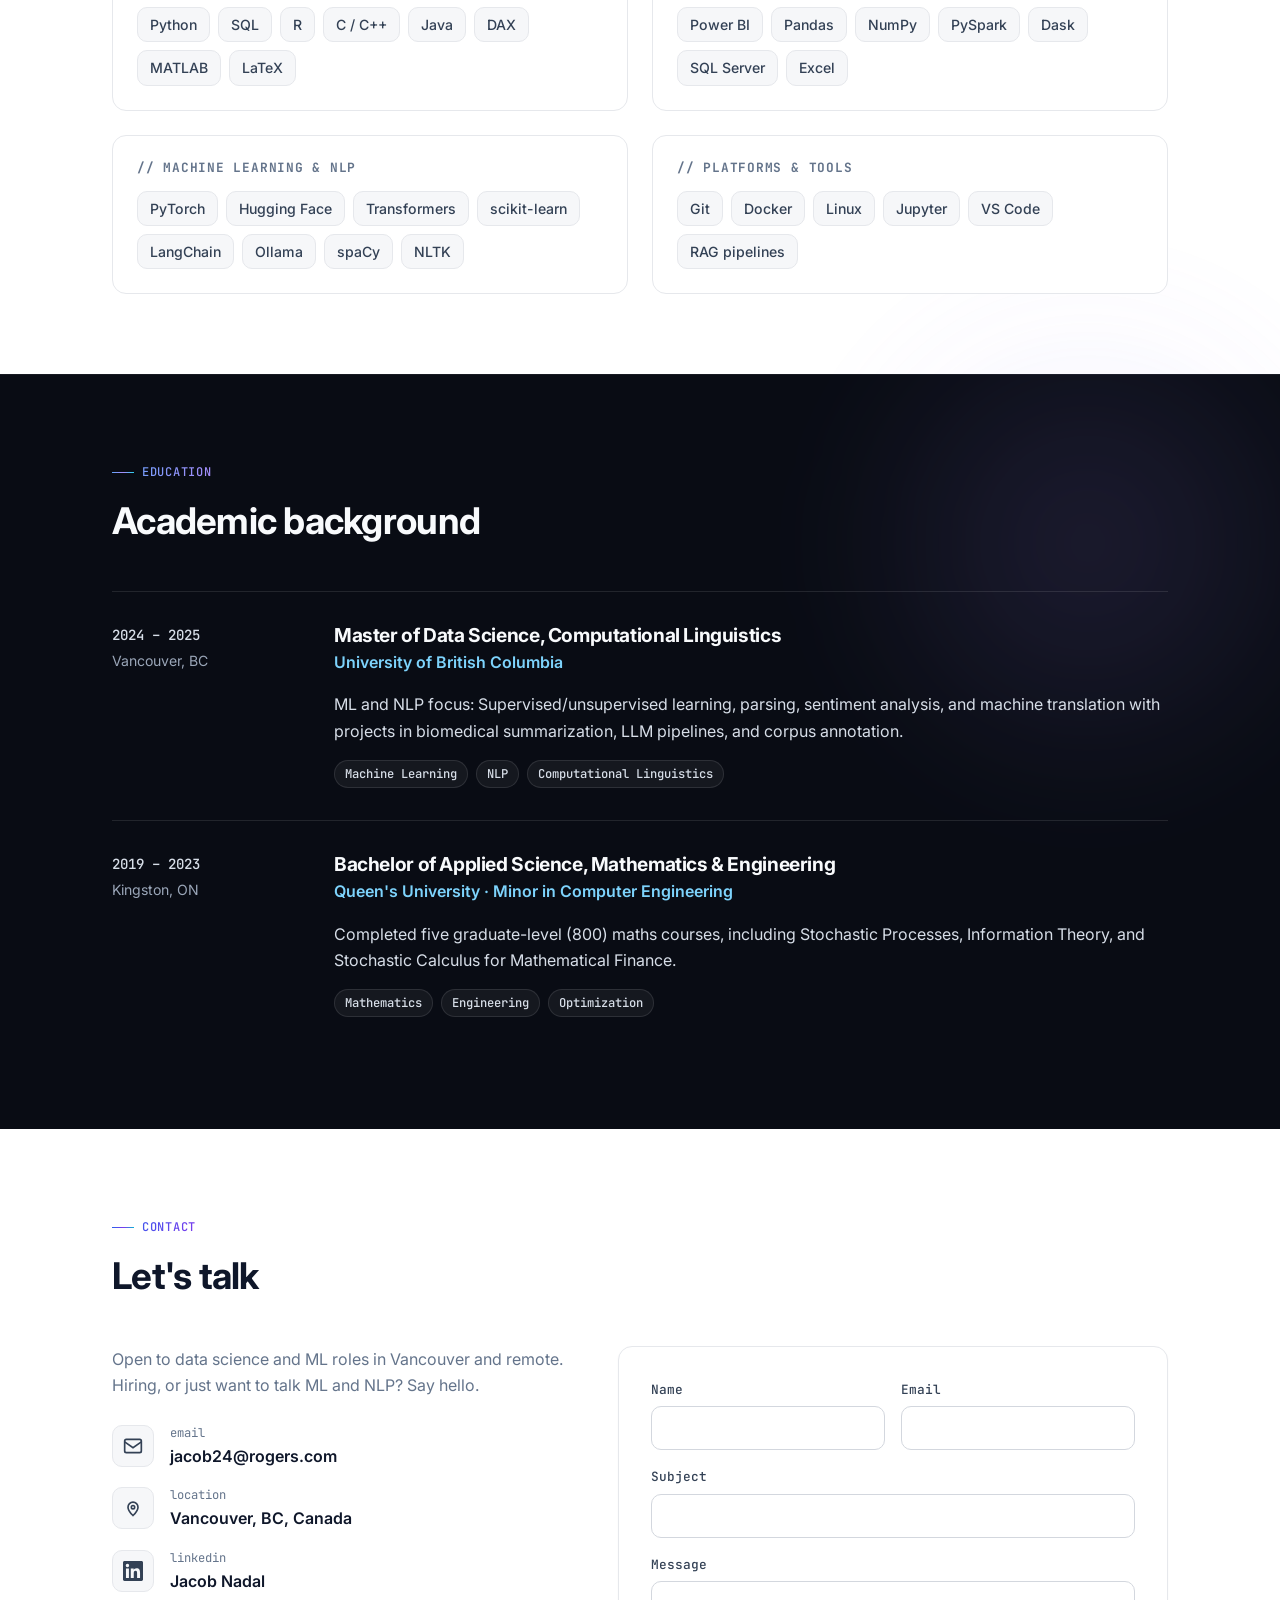
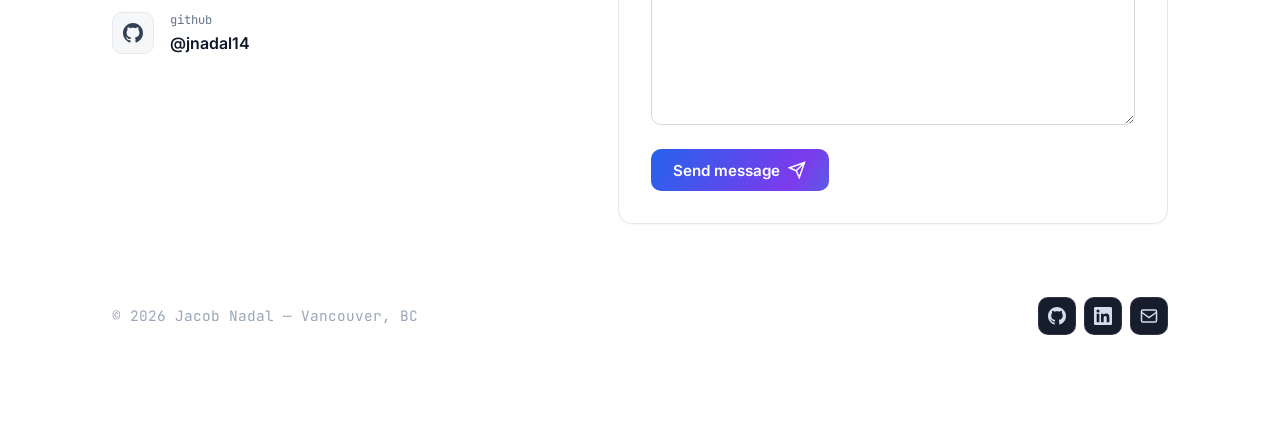
==== commit bfd5571a: "updated flow" ====
--- a/index.html
+++ b/index.html
@@ -1,66 +1,49 @@
 <!doctype html>
 <html lang="en">
 <head>
-  <!-- Google tag (gtag.js) -->
-  <script async src="https://www.googletagmanager.com/gtag/js?id=G-M46WFFM9WL"></script>
-  <script>
-    window.dataLayer = window.dataLayer || [];
-    function gtag(){dataLayer.push(arguments);}
-    gtag('js', new Date());
-    gtag('config', 'G-M46WFFM9WL');
-  </script>
   <meta charset="utf-8">
   <meta name="viewport" content="width=device-width, initial-scale=1, viewport-fit=cover">
-  <!-- Always land at top on every load/refresh (esp. iOS Safari) -->
-  <script>
-    (function () {
-      try { if ('scrollRestoration' in history) history.scrollRestoration = 'manual'; } catch (e) {}
-      try {
-        if (location.hash) history.replaceState(null, '', location.pathname + location.search);
-      } catch (e) {}
-      var toTop = function () { window.scrollTo(0, 0); };
-      toTop();
-      document.addEventListener('DOMContentLoaded', toTop);
-      window.addEventListener('load', toTop);
-      setTimeout(toTop, 0);
-      setTimeout(toTop, 50);
-      setTimeout(toTop, 200);
-    })();
-  </script>
   <title>Jacob Nadal — Data Scientist & NLP Engineer</title>
   <meta name="description" content="Jacob Nadal is a Vancouver-based data scientist and NLP engineer building machine learning pipelines, analytics dashboards, and LLM applications that turn real-world data into decisions.">
-  <!-- Light theme only — inverse section bands provide contrast -->
+  <meta name="theme-color" content="#ffffff">
+  <link rel="canonical" href="https://jacobnadal.dev/">
+  <meta property="og:title" content="Jacob Nadal — Data Scientist & NLP Engineer">
+  <meta property="og:description" content="Vancouver-based data scientist and NLP engineer building ML pipelines, dashboards, and LLM applications.">
+  <meta property="og:type" content="website">
+  <meta property="og:url" content="https://jacobnadal.dev/">
+  <meta name="twitter:card" content="summary">
   <script>
     (function () {
       try {
+        if ('scrollRestoration' in history) history.scrollRestoration = 'manual';
+        if (location.hash) history.replaceState(null, '', location.pathname + location.search);
         document.documentElement.removeAttribute('data-theme');
         localStorage.removeItem('theme');
+        var touch = window.matchMedia('(hover: none), (pointer: coarse), (max-width: 1024px)').matches;
+        var reduce = window.matchMedia('(prefers-reduced-motion: reduce)').matches;
+        if (touch) document.documentElement.classList.add('is-touch');
+        /* Only hide-then-animate on desktop — mobile paints content immediately */
+        if (!touch && !reduce) document.documentElement.classList.add('js-anim');
       } catch (e) {}
+      window.scrollTo(0, 0);
     })();
   </script>
-  <link rel="preconnect" href="https://fonts.googleapis.com">
-  <link rel="preconnect" href="https://fonts.gstatic.com" crossorigin>
-  <!-- Fewer weights = faster first paint on mobile -->
-  <link href="https://fonts.googleapis.com/css2?family=Inter:wght@400;600;700&family=JetBrains+Mono:wght@400;500&display=swap" rel="stylesheet">
-  <link rel="stylesheet" href="styles.css?v=5.0.0">
+  <!-- CSS first for fastest paint -->
+  <link rel="stylesheet" href="styles.min.css?v=5.1.2">
+  <!-- Fonts: desktop only, non-blocking. Mobile uses system fonts (instant). -->
   <script>
     (function () {
-      try {
-        /* Touch/narrow: lighter effects, NOT zero motion */
-        var touch = window.matchMedia('(hover: none), (pointer: coarse), (max-width: 1024px)').matches;
-        if (touch) document.documentElement.classList.add('is-touch');
-      } catch (e) {}
+      if (document.documentElement.classList.contains('is-touch')) return;
+      var l = document.createElement('link');
+      l.rel = 'stylesheet';
+      l.href = 'https://fonts.googleapis.com/css2?family=Inter:wght@400;600;700&family=JetBrains+Mono:wght@400;500&display=swap';
+      l.media = 'print';
+      l.onload = function () { this.media = 'all'; };
+      document.head.appendChild(l);
     })();
   </script>
   <link rel="icon" href="data:image/svg+xml,<svg xmlns='http://www.w3.org/2000/svg' viewBox='0 0 100 100'><rect width='100' height='100' rx='20' fill='%230f172a'/><text x='50' y='64' font-family='Arial' font-size='42' font-weight='bold' text-anchor='middle' fill='white'>JN</text></svg>">
   <link rel="manifest" href="manifest.json">
-  <meta name="theme-color" content="#ffffff">
-  <meta property="og:title" content="Jacob Nadal — Data Scientist & NLP Engineer">
-  <meta property="og:description" content="Vancouver-based data scientist and NLP engineer building ML pipelines, dashboards, and LLM applications.">
-  <meta property="og:type" content="website">
-  <link rel="canonical" href="https://jacobnadal.dev/">
-  <meta property="og:url" content="https://jacobnadal.dev/">
-  <meta name="twitter:card" content="summary">
   <script type="application/ld+json">
   {
     "@context":"https://schema.org",
@@ -79,7 +62,7 @@
   }
   </script>
 </head>
-<body class="preload">
+<body>
   <div class="grain" aria-hidden="true"></div>
   <div class="float-orbs" aria-hidden="true">
     <span class="o1"></span>
@@ -411,7 +394,7 @@
         <p class="section-subtitle">How I approach data, models, and delivery.</p>
       </div>
       <div class="projects-stack" id="projects-grid">
-        <!-- Populated from projects.json -->
+        <!-- Populated from inlined PROJECTS in script.js -->
       </div>
       <div class="projects-cta reveal">
         <a href="https://github.com/jnadal14" target="_blank" rel="noopener" class="btn btn-outline magnetic">
@@ -602,6 +585,6 @@
     <svg viewBox="0 0 24 24" fill="none" stroke="currentColor" stroke-width="2"><path d="M18 15l-6-6-6 6"/></svg>
   </button>
 
-  <script src="script.js?v=5.0.0" defer></script>
+  <script src="script.min.js?v=5.1.2" defer></script>
 </body>
 </html>
--- a/styles.min.css
+++ b/styles.min.css
@@ -0,0 +1 @@
+:root{--bg:#ffffff;--bg-subtle:#f6f7f9;--bg-card:#ffffff;--border:#e6e8ec;--border-strong:#d3d7de;--ink-900:#0f172a;--ink-700:#334155;--ink-500:#64748b;--ink-400:#94a3b8;--accent:#2563eb;--accent-dark:#1d4ed8;--accent-soft:#eff4ff;--accent-border:#cfe0ff;--tok-keyword:#7c3aed;--tok-string:#16a34a;--tok-func:#2563eb;--tok-num:#ea580c;--tok-comment:#94a3b8;--tok-punct:#64748b;--tok-var:#0f172a;--editor-bg:#0f172a;--editor-chrome:#1e293b;--editor-ink:#e2e8f0;--editor-gutter:#64748b;--grain-opacity:0.035;--shadow-xs:0 1px 2px rgba(15,23,42,0.04);--shadow-sm:0 1px 3px rgba(15,23,42,0.06),0 1px 2px rgba(15,23,42,0.04);--shadow-md:0 6px 16px rgba(15,23,42,0.08);--shadow-lg:0 16px 40px rgba(15,23,42,0.10);--shadow-editor:0 30px 60px -20px rgba(15,23,42,0.35);--space-xs:0.25rem;--space-sm:0.5rem;--space-md:1rem;--space-lg:1.5rem;--space-xl:2rem;--space-2xl:3rem;--space-3xl:5rem;--radius-sm:0.375rem;--radius-md:0.625rem;--radius-lg:0.875rem;--radius-xl:1.25rem;--radius-full:9999px;--transition:0.25s ease;--ease-out:cubic-bezier(0.16,1,0.3,1);--ease-soft:cubic-bezier(0.33,1,0.68,1);--font:'Inter',-apple-system,BlinkMacSystemFont,'Segoe UI',Roboto,sans-serif;--mono:'JetBrains Mono','SFMono-Regular',ui-monospace,'Menlo','Monaco',monospace;--container:1120px;--header-height:68px}[data-theme='dark']{--bg:#0b0f18;--bg-subtle:#0f1523;--bg-card:#121a2a;--border:#1e293b;--border-strong:#2a3850;--ink-900:#f1f5f9;--ink-700:#cbd5e1;--ink-500:#94a3b8;--ink-400:#64748b;--accent:#60a5fa;--accent-dark:#3b82f6;--accent-soft:rgba(96,165,250,0.12);--accent-border:rgba(96,165,250,0.32);--tok-keyword:#c084fc;--tok-string:#4ade80;--tok-func:#60a5fa;--tok-num:#fbbf24;--tok-comment:#64748b;--tok-punct:#94a3b8;--tok-var:#e2e8f0;--editor-bg:#0a0e17;--editor-chrome:#111a2b;--editor-ink:#e2e8f0;--editor-gutter:#475569;--grain-opacity:0.05;--shadow-xs:0 1px 2px rgba(0,0,0,0.4);--shadow-sm:0 1px 3px rgba(0,0,0,0.5);--shadow-md:0 6px 16px rgba(0,0,0,0.5);--shadow-lg:0 16px 40px rgba(0,0,0,0.55);--shadow-editor:0 30px 60px -20px rgba(0,0,0,0.7)}*,*::before,*::after{margin:0;padding:0;box-sizing:border-box}html{scroll-behavior:auto;font-size:16px;-webkit-text-size-adjust:100%;text-size-adjust:100%;scroll-padding-top:calc(var(--header-height)+12px+env(safe-area-inset-top,0px));overflow-x:clip;max-width:100%}body{font-family:var(--font);background:var(--bg);color:var(--ink-700);line-height:1.65;-webkit-font-smoothing:antialiased;-moz-osx-font-smoothing:grayscale;overflow-x:clip;max-width:100%;width:100%;transition:background 0.4s var(--ease-out),color 0.4s var(--ease-out)}h1,h2,h3,h4,p,li,label,span,a,button,.hero-role,.hero-description,.section-title,.section-subtitle,.project-title,.project-description,.entry-title,.entry-org,.entry-body,.highlight-label,.highlight-value,.contact-item span,.about-copy,.contact-item{overflow-wrap:anywhere;word-wrap:break-word;word-break:break-word;hyphens:auto;max-width:100%}.container,.snap-panel-body,.hero-grid,.hero-copy,.hero-visual,.about-grid,.contact-grid,.skills-grid,.projects-stack,.project-card,.entry,.section-head,.form-group,.contact-form,.section,.hero,#fp-root{min-width:0;max-width:100%}.preload *{transition:none !important}h1,h2,h3,h4{color:var(--ink-900);line-height:1.2;font-weight:700;letter-spacing:-0.02em}a{color:var(--accent);text-decoration:none;transition:color var(--transition)}a:hover{color:var(--accent-dark)}::selection{background:var(--accent-soft);color:var(--accent-dark)}.grain{position:fixed;inset:0;z-index:9998;pointer-events:none;opacity:var(--grain-opacity);background-image:url("data:image/svg+xml,%3Csvg xmlns='http://www.w3.org/2000/svg' width='300' height='300'%3E%3Cfilter id='n'%3E%3CfeTurbulence type='fractalNoise' baseFrequency='0.85' numOctaves='3' stitchTiles='stitch'/%3E%3C/filter%3E%3Crect width='100%25' height='100%25' filter='url(%23n)'/%3E%3C/svg%3E");background-size:300px 300px;animation:grain 8s steps(6) infinite;will-change:background-position}@keyframes grain{0%,100%{background-position:0 0}20%{background-position:-40px 20px}40%{background-position:30px -20px}60%{background-position:-20px 40px}80%{background-position:40px 20px}}.scroll-progress{position:fixed;top:0;left:0;height:2px;width:100%;transform:scaleX(0);transform-origin:0 50%;background:linear-gradient(90deg,var(--accent),var(--accent-dark));z-index:1001;will-change:transform}.cursor-dot,.cursor-ring{position:fixed;top:0;left:0;border-radius:50%;pointer-events:none;z-index:9999;opacity:0;transition:opacity 0.3s ease}.cursor-dot{width:6px;height:6px;background:var(--accent);transform:translate(-50%,-50%)}.cursor-ring{width:34px;height:34px;border:1.5px solid var(--accent);transform:translate(-50%,-50%);transition:opacity 0.3s ease,width 0.25s var(--ease-out),height 0.25s var(--ease-out),background 0.25s ease,border-color 0.25s ease}.cursor-ring.hovering{width:54px;height:54px;background:var(--accent-soft);border-color:transparent}@media (hover:hover) and (pointer:fine){body.has-custom-cursor,body.has-custom-cursor a,body.has-custom-cursor button{cursor:none}}.container{max-width:var(--container);width:100%;margin:0 auto;padding-left:max(1.15rem,env(safe-area-inset-left,0px),clamp(1.15rem,4.5vw,2rem));padding-right:max(1.15rem,env(safe-area-inset-right,0px),clamp(1.15rem,4.5vw,2rem));box-sizing:border-box}.section{padding:var(--space-3xl) 0;border-top:1px solid var(--border)}.section-alt{background:var(--bg-subtle)}.section-head{max-width:640px;margin-bottom:var(--space-2xl)}.eyebrow{display:inline-flex;align-items:center;gap:var(--space-sm);font-family:var(--mono);font-size:0.75rem;font-weight:500;letter-spacing:0.06em;text-transform:uppercase;color:var(--accent);margin-bottom:var(--space-md)}.eyebrow::before{content:'';width:22px;height:1px;background:var(--accent)}.section-title{font-size:clamp(1.7rem,3.4vw,2.3rem);margin-bottom:var(--space-sm)}.section-subtitle{font-size:1.05rem;color:var(--ink-500)}.navbar{position:fixed;top:0;left:0;right:0;height:calc(var(--header-height)+env(safe-area-inset-top,0px));padding-top:env(safe-area-inset-top,0px);padding-left:env(safe-area-inset-left,0px);padding-right:env(safe-area-inset-right,0px);background:color-mix(in srgb,var(--bg) 82%,transparent);backdrop-filter:saturate(180%) blur(14px);-webkit-backdrop-filter:saturate(180%) blur(14px);border-bottom:1px solid transparent;z-index:1000;transition:border-color var(--transition),box-shadow var(--transition),background var(--transition);box-sizing:border-box}.navbar.scrolled{border-bottom-color:var(--border);box-shadow:var(--shadow-xs)}.nav-container{max-width:var(--container);width:100%;margin:0 auto;padding-left:max(1.15rem,clamp(1.15rem,4.5vw,2rem));padding-right:max(1.15rem,clamp(1.15rem,4.5vw,2rem));height:var(--header-height);display:flex;align-items:center;justify-content:space-between;gap:var(--space-md);box-sizing:border-box;min-width:0}.nav-logo{display:flex;align-items:center;gap:var(--space-sm);font-weight:700;color:var(--ink-900);letter-spacing:-0.02em}.logo-mark{width:34px;height:34px;display:grid;place-items:center;border-radius:var(--radius-md);background:var(--ink-900);color:var(--bg);font-size:0.85rem;font-weight:700;font-family:var(--mono)}.nav-links{display:flex;align-items:center;gap:var(--space-xs);margin-left:auto}.nav-link{color:var(--ink-500);font-weight:500;font-size:0.92rem;padding:var(--space-sm) var(--space-md);border-radius:var(--radius-md);transition:color var(--transition),background var(--transition)}.nav-link:hover{color:var(--ink-900);background:var(--bg-subtle)}.nav-link.active{color:var(--accent)}.nav-link.resume-link{color:var(--bg);background:var(--ink-900);margin-left:var(--space-sm);font-weight:600}.nav-link.resume-link:hover{background:var(--accent);color:#fff}.nav-actions{display:flex;align-items:center;gap:var(--space-sm)}.theme-toggle{display:none !important}.nav-toggle{display:none;flex-direction:column;gap:5px;background:none;border:none;cursor:pointer;padding:var(--space-sm)}.nav-toggle span{width:22px;height:2px;background:var(--ink-900);border-radius:var(--radius-full);transition:all var(--transition)}.hero{padding-top:calc(var(--header-height)+env(safe-area-inset-top,0px)+var(--space-2xl));padding-bottom:var(--space-3xl);position:relative;overflow:hidden}img,video,iframe{max-width:100%;height:auto}.hero::before{content:'';position:absolute;inset:0;background:radial-gradient(50rem 26rem at 90% -20%,var(--accent-soft),transparent 60%);z-index:-1}.hero-grid{display:grid;grid-template-columns:1.05fr 0.95fr;gap:var(--space-2xl);align-items:center}.hero-copy,.hero-visual{min-width:0}.hero-status{display:inline-flex;align-items:center;gap:var(--space-sm);font-family:var(--mono);font-size:0.8rem;font-weight:500;color:var(--ink-700);background:var(--bg-card);border:1px solid var(--border);padding:6px 12px;border-radius:var(--radius-full);box-shadow:var(--shadow-xs);margin-bottom:var(--space-lg)}.status-dot{width:8px;height:8px;border-radius:50%;background:#22c55e;box-shadow:0 0 0 0 rgba(34,197,94,0.5);animation:pulse-dot 2.4s infinite}@keyframes pulse-dot{0%{box-shadow:0 0 0 0 rgba(34,197,94,0.5)}70%{box-shadow:0 0 0 8px rgba(34,197,94,0)}100%{box-shadow:0 0 0 0 rgba(34,197,94,0)}}.hero-title{font-size:clamp(2.3rem,5vw,3.4rem);letter-spacing:-0.03em;margin-bottom:var(--space-md)}.hero-role{display:inline;color:var(--accent);font-family:var(--mono);font-size:clamp(1.2rem,3vw,2rem);font-weight:600;letter-spacing:-0.01em;margin-top:var(--space-xs);overflow-wrap:anywhere}.scramble-char{color:var(--accent);opacity:0.85}.hero-description{font-size:1.1rem;color:var(--ink-500);max-width:560px;margin-bottom:var(--space-xl)}.hero-meta{display:flex;flex-wrap:wrap;gap:var(--space-lg);margin-bottom:var(--space-xl);color:var(--ink-500);font-size:0.9rem}.hero-meta-item{display:inline-flex;align-items:center;gap:var(--space-sm)}.hero-meta-item svg{width:17px;height:17px;color:var(--ink-400)}.hero-actions{display:flex;flex-wrap:wrap;gap:var(--space-md)}.code-editor{background:var(--editor-bg);border:1px solid var(--border-strong);border-radius:var(--radius-lg);box-shadow:var(--shadow-editor);overflow:hidden;font-family:var(--mono);transform:perspective(1400px) rotateY(-4deg) rotateX(1.5deg);transition:transform 0.5s var(--ease-out);will-change:transform}.code-editor:hover{transform:perspective(1400px) rotateY(0deg) rotateX(0deg)}.editor-chrome{display:flex;align-items:center;gap:var(--space-md);padding:0.7rem var(--space-md);background:var(--editor-chrome);border-bottom:1px solid rgba(255,255,255,0.06)}.editor-dots{display:flex;gap:6px}.editor-dots span{width:11px;height:11px;border-radius:50%}.editor-dots span:nth-child(1){background:#ff5f56}.editor-dots span:nth-child(2){background:#ffbd2e}.editor-dots span:nth-child(3){background:#27c93f}.editor-file{font-size:0.78rem;color:var(--editor-gutter);display:flex;align-items:center;gap:6px}.editor-file svg{width:13px;height:13px;color:var(--tok-func)}.editor-body{padding:var(--space-md) var(--space-lg) var(--space-lg);font-size:0.86rem;line-height:1.85;color:var(--editor-ink);overflow-x:auto}.code-line{display:flex;gap:var(--space-md);opacity:1;transform:none}.js-anim .code-line{opacity:0;transform:translateY(6px)}.js-anim .code-line.typed,.code-line.typed{opacity:1;transform:none;transition:opacity 0.25s var(--ease-out),transform 0.25s var(--ease-out)}.line-no{width:1.4rem;flex-shrink:0;text-align:right;color:var(--editor-gutter);user-select:none}.code-txt{white-space:pre-wrap;word-break:break-word;overflow-wrap:anywhere;min-width:0}.tok-kw{color:var(--tok-keyword)}.tok-str{color:var(--tok-string)}.tok-fn{color:var(--tok-func)}.tok-num{color:var(--tok-num)}.tok-com{color:var(--tok-comment);font-style:italic}.tok-punct{color:var(--tok-punct)}.tok-var{color:var(--tok-var)}.editor-caret{display:inline-block;width:8px;height:1.05em;background:var(--tok-func);vertical-align:text-bottom;margin-left:2px;animation:caret-blink 1.05s steps(1) infinite}@keyframes caret-blink{50%{opacity:0}}.hero-highlights{display:grid;grid-template-columns:repeat(3,1fr);gap:var(--space-md);margin-top:var(--space-3xl)}.highlight{background:var(--bg-card);border:1px solid var(--border);border-radius:var(--radius-lg);padding:var(--space-lg);box-shadow:var(--shadow-xs)}.highlight-value{font-family:var(--mono);font-size:1.5rem;font-weight:700;color:var(--ink-900);letter-spacing:-0.02em}.highlight-label{font-size:0.88rem;color:var(--ink-500);margin-top:4px}.marquee{border-top:1px solid var(--border);border-bottom:1px solid var(--border);background:var(--bg-subtle);padding:var(--space-md) 0;overflow:hidden;-webkit-mask-image:linear-gradient(90deg,transparent,#000 8%,#000 92%,transparent);mask-image:linear-gradient(90deg,transparent,#000 8%,#000 92%,transparent)}.marquee-track{display:flex;width:max-content;gap:var(--space-2xl);animation:marquee 36s linear infinite}.marquee:hover .marquee-track{animation-play-state:paused}.marquee-item{font-family:var(--mono);font-size:0.95rem;font-weight:500;color:var(--ink-500);display:inline-flex;align-items:center;gap:var(--space-2xl);white-space:nowrap}.marquee-item::after{content:'';width:5px;height:5px;border-radius:50%;background:var(--accent)}@keyframes marquee{to{transform:translateX(-50%)}}.marquee-track{animation-duration:42s}.btn{display:inline-flex;align-items:center;gap:var(--space-sm);padding:0.72rem 1.4rem;border:1px solid transparent;border-radius:var(--radius-md);font-family:inherit;font-size:0.95rem;font-weight:600;cursor:pointer;transition:all var(--transition);white-space:nowrap}.btn-primary{background:var(--accent);color:#fff}.btn-primary:hover{background:var(--accent-dark);color:#fff;box-shadow:var(--shadow-md)}.btn-outline{background:transparent;color:var(--ink-900);border-color:var(--border-strong)}.btn-outline:hover{border-color:var(--ink-900);color:var(--ink-900);box-shadow:var(--shadow-sm)}.btn-icon{width:18px;height:18px;transition:transform var(--transition)}.btn:hover .btn-icon{transform:translateX(3px)}.magnetic{will-change:transform}.about-grid{display:grid;grid-template-columns:1.6fr 1fr;gap:var(--space-2xl);align-items:start}.about-text p{color:var(--ink-700);margin-bottom:var(--space-md);font-size:1.02rem}.about-text p:last-child{margin-bottom:0}.about-aside{background:var(--bg-card);border:1px solid var(--border);border-radius:var(--radius-lg);padding:var(--space-lg);box-shadow:var(--shadow-xs)}.about-aside h3{font-family:var(--mono);font-size:0.78rem;text-transform:uppercase;letter-spacing:0.06em;color:var(--ink-500);margin-bottom:var(--space-md)}.about-aside ul{list-style:none;display:flex;flex-direction:column;gap:var(--space-sm)}.about-aside li{display:flex;gap:var(--space-sm);color:var(--ink-700);font-size:0.95rem}.about-aside li svg{width:18px;height:18px;color:var(--accent);flex-shrink:0;margin-top:3px}.entry{display:grid;grid-template-columns:190px 1fr;gap:var(--space-xl);padding:var(--space-xl) 0;border-top:1px solid var(--border)}.entry:first-of-type{border-top:none;padding-top:0}.entry-side{color:var(--ink-500);font-size:0.88rem}.entry-date{font-family:var(--mono);font-weight:500;color:var(--ink-700)}.entry-location{margin-top:2px}.entry-title{font-size:1.2rem;margin-bottom:2px}.entry-org{color:var(--accent);font-weight:600;margin-bottom:var(--space-md)}.entry-body{color:var(--ink-700)}.entry-body ul{list-style:none;display:flex;flex-direction:column;gap:var(--space-sm)}.entry-body li{position:relative;padding-left:1.15rem}.entry-body li::before{content:'';position:absolute;left:0;top:0.62em;width:6px;height:6px;border-radius:50%;background:var(--accent-soft);border:1px solid var(--accent)}.entry-body p{color:var(--ink-700)}.tag-row{display:flex;flex-wrap:wrap;gap:var(--space-sm);margin-top:var(--space-md)}.tag{font-family:var(--mono);font-size:0.76rem;font-weight:500;color:var(--ink-700);background:var(--bg-subtle);border:1px solid var(--border);padding:3px 10px;border-radius:var(--radius-full)}.section-alt .tag{background:var(--bg)}.projects-grid{display:grid;grid-template-columns:repeat(2,1fr);gap:var(--space-lg)}.project-card{display:flex;flex-direction:column;position:relative;background:var(--bg-card);border:1px solid var(--border);border-radius:var(--radius-lg);padding:var(--space-xl);overflow:hidden;transition:transform 0.3s var(--ease-out),box-shadow var(--transition),border-color var(--transition)}.project-card::after{content:'';position:absolute;inset:0;border-radius:inherit;background:radial-gradient(20rem 20rem at var(--mx,50%) var(--my,0%),var(--accent-soft),transparent 60%);opacity:0;transition:opacity 0.3s ease;pointer-events:none}.project-card:hover{transform:translateY(-4px);box-shadow:var(--shadow-md);border-color:var(--border-strong)}.project-card:hover::after{opacity:1}.project-card>*{position:relative;z-index:1}.project-index{font-family:var(--mono);font-size:0.78rem;color:var(--accent);margin-bottom:var(--space-sm)}.project-title{font-size:1.2rem;margin-bottom:var(--space-sm)}.project-description{color:var(--ink-500);font-size:0.96rem;margin-bottom:var(--space-md)}.project-impact{display:flex;gap:var(--space-sm);font-size:0.9rem;color:var(--ink-700);background:var(--accent-soft);border:1px solid var(--accent-border);border-radius:var(--radius-md);padding:var(--space-sm) var(--space-md);margin-bottom:var(--space-md)}.project-impact svg{width:18px;height:18px;color:var(--accent);flex-shrink:0;margin-top:2px}.project-tech{display:flex;flex-wrap:wrap;gap:var(--space-sm);margin-bottom:var(--space-lg)}.project-links{display:flex;flex-wrap:wrap;gap:var(--space-md);margin-top:auto}.project-link{display:inline-flex;align-items:center;gap:6px;font-size:0.9rem;font-weight:600}.project-link svg{width:15px;height:15px}.projects-cta{margin-top:var(--space-2xl);text-align:center}.skills-grid{display:grid;grid-template-columns:repeat(2,1fr);gap:var(--space-lg)}.skill-group{background:var(--bg-card);border:1px solid var(--border);border-radius:var(--radius-lg);padding:var(--space-lg)}.skill-group h3{font-family:var(--mono);font-size:0.8rem;text-transform:uppercase;letter-spacing:0.06em;color:var(--ink-500);margin-bottom:var(--space-md)}.skill-list{display:flex;flex-wrap:wrap;gap:var(--space-sm)}.skill-list span{font-size:0.88rem;font-weight:500;color:var(--ink-700);background:var(--bg-subtle);border:1px solid var(--border);padding:5px 12px;border-radius:var(--radius-md);transition:all var(--transition)}.skill-list span:hover{color:var(--accent);border-color:var(--accent-border);transform:translateY(-2px)}.contact-grid{display:grid;grid-template-columns:1fr 1.2fr;gap:var(--space-2xl);align-items:start}.contact-intro p{color:var(--ink-500);margin-bottom:var(--space-lg)}.contact-list{display:flex;flex-direction:column;gap:var(--space-md)}.contact-item{display:flex;align-items:center;gap:var(--space-md)}.contact-icon{width:42px;height:42px;display:grid;place-items:center;background:var(--bg-subtle);border:1px solid var(--border);border-radius:var(--radius-md);flex-shrink:0}.contact-icon svg{width:20px;height:20px;color:var(--ink-700)}.contact-item .label{font-family:var(--mono);font-size:0.76rem;color:var(--ink-500)}.contact-item .value{font-weight:600;color:var(--ink-900)}.contact-item a.value:hover{color:var(--accent)}.contact-form{background:var(--bg-card);border:1px solid var(--border);border-radius:var(--radius-lg);padding:var(--space-xl);box-shadow:var(--shadow-xs)}.form-row{display:grid;grid-template-columns:1fr 1fr;gap:var(--space-md)}.form-group{margin-bottom:var(--space-md)}.form-group label{display:block;font-family:var(--mono);font-size:0.8rem;font-weight:500;color:var(--ink-700);margin-bottom:6px}.form-group input,.form-group textarea{width:100%;max-width:100%;box-sizing:border-box;padding:0.7rem 0.85rem;background:var(--bg);border:1px solid var(--border-strong);border-radius:var(--radius-md);color:var(--ink-900);font-family:inherit;font-size:1rem;transition:border-color var(--transition),box-shadow var(--transition)}.form-group input:focus,.form-group textarea:focus{outline:none;border-color:var(--accent);box-shadow:0 0 0 3px var(--accent-soft)}.form-group textarea{resize:vertical;min-height:130px}.footer{border-top:1px solid var(--border);padding:var(--space-xl) 0;background:var(--bg-subtle)}.footer-content{display:flex;align-items:center;justify-content:space-between;gap:var(--space-lg);flex-wrap:wrap}.footer-copy{color:var(--ink-500);font-size:0.9rem;font-family:var(--mono)}.footer-social{display:flex;gap:var(--space-sm)}.footer-social a{width:38px;height:38px;display:grid;place-items:center;background:var(--bg);border:1px solid var(--border);border-radius:var(--radius-md);color:var(--ink-700);transition:all var(--transition)}.footer-social a:hover{color:var(--accent);border-color:var(--accent-border);transform:translateY(-2px)}.footer-social svg{width:18px;height:18px}.back-to-top{position:fixed;bottom:max(var(--space-xl),env(safe-area-inset-bottom,0px));right:max(var(--space-xl),env(safe-area-inset-right,0px));width:44px;height:44px;display:grid;place-items:center;background:var(--ink-900);border:none;border-radius:var(--radius-full);color:var(--bg);cursor:pointer;opacity:0;visibility:hidden;transform:translateY(8px);transition:all var(--transition);z-index:900;box-shadow:var(--shadow-md)}.back-to-top.visible{opacity:1;visibility:visible;transform:translateY(0)}.back-to-top:hover{background:var(--accent);color:#fff}.back-to-top svg{width:20px;height:20px}.reveal{opacity:1;transform:none}.js-anim .reveal{opacity:0;transform:translateY(24px);transition:opacity 0.65s var(--ease-out),transform 0.65s var(--ease-out);transition-delay:calc(var(--i,0) * 70ms)}.js-anim .reveal.in-view,.reveal.in-view{opacity:1;transform:none}.split-word{display:inline-block}.js-anim .split-word{opacity:0;transform:translateY(0.45em);transition:opacity 0.55s var(--ease-out),transform 0.55s var(--ease-out)}.js-anim .in-view .split-word,.in-view .split-word{opacity:1;transform:none}.js-anim .reveal .skill-list span,.js-anim .reveal .tag{opacity:0;transform:translateY(8px);transition:opacity 0.35s var(--ease-out),transform 0.35s var(--ease-out)}.js-anim .reveal.in-view .skill-list span,.js-anim .reveal.in-view .tag,.reveal.in-view .skill-list span,.reveal.in-view .tag{opacity:1;transform:none}.reveal.in-view .skill-list span:nth-child(1),.reveal.in-view .tag:nth-child(1){transition-delay:0.08s}.reveal.in-view .skill-list span:nth-child(2),.reveal.in-view .tag:nth-child(2){transition-delay:0.12s}.reveal.in-view .skill-list span:nth-child(3),.reveal.in-view .tag:nth-child(3){transition-delay:0.16s}.reveal.in-view .skill-list span:nth-child(4),.reveal.in-view .tag:nth-child(4){transition-delay:0.2s}.reveal.in-view .skill-list span:nth-child(5),.reveal.in-view .tag:nth-child(5){transition-delay:0.24s}.reveal.in-view .skill-list span:nth-child(6),.reveal.in-view .tag:nth-child(6){transition-delay:0.28s}.reveal.in-view .skill-list span:nth-child(7),.reveal.in-view .tag:nth-child(7){transition-delay:0.32s}.reveal.in-view .skill-list span:nth-child(8),.reveal.in-view .tag:nth-child(8){transition-delay:0.36s}.reveal.in-view .skill-list span:nth-child(n+9),.reveal.in-view .tag:nth-child(n+9){transition-delay:0.4s}.hero-status,.hero-title,.hero-description,.hero-meta,.hero-actions,.hero-visual{opacity:1;transform:none}.js-anim .hero-status,.js-anim .hero-title,.js-anim .hero-description,.js-anim .hero-meta,.js-anim .hero-actions,.js-anim .hero-visual{opacity:0;transform:translateY(16px);transition:opacity 0.6s var(--ease-out),transform 0.6s var(--ease-out)}.js-anim .hero-status{transition-delay:0.05s}.js-anim .hero-title{transition-delay:0.12s}.js-anim .hero-description{transition-delay:0.2s}.js-anim .hero-meta{transition-delay:0.28s}.js-anim .hero-actions{transition-delay:0.34s}.js-anim .hero-visual{transition-delay:0.18s}.js-anim body.is-ready .hero-status,.js-anim body.is-ready .hero-title,.js-anim body.is-ready .hero-description,.js-anim body.is-ready .hero-meta,.js-anim body.is-ready .hero-actions,.js-anim body.is-ready .hero-visual{opacity:1;transform:none}@media (prefers-reduced-motion:reduce){*,*::before,*::after{animation:none !important;transition:none !important;scroll-behavior:auto !important}.reveal,.split-word,.code-line,.reveal .skill-list span,.reveal .tag{opacity:1 !important;transform:none !important}.grain,.cursor-dot,.cursor-ring{display:none !important}.code-editor{transform:none !important}}@media (max-width:1024px){.hero-grid{grid-template-columns:1fr;gap:var(--space-2xl)}.code-editor{transform:none}.code-editor:hover{transform:none}.hero-visual{max-width:min(600px,100%);width:100%}.hero-highlights{grid-template-columns:1fr}.nav-links{position:fixed;top:calc(var(--header-height)+env(safe-area-inset-top,0px));left:0;right:0;flex-direction:column;align-items:stretch;gap:0;background:var(--bg);border-bottom:1px solid var(--border);padding-top:var(--space-sm);padding-right:max(var(--space-sm),env(safe-area-inset-right,0px));padding-bottom:max(var(--space-sm),env(safe-area-inset-bottom,0px));padding-left:max(var(--space-sm),env(safe-area-inset-left,0px));box-shadow:var(--shadow-lg);transform:translateY(-8px);opacity:0;visibility:hidden;transition:all var(--transition);max-height:calc(100dvh - var(--header-height) - env(safe-area-inset-top,0px));overflow-y:auto}.nav-links.active{transform:translateY(0);opacity:1;visibility:visible}.nav-link{padding:var(--space-md)}.nav-link.resume-link{margin:var(--space-sm) 0 0;text-align:center;justify-content:center}.nav-toggle{display:flex}.nav-toggle.active span:nth-child(1){transform:translateY(7px) rotate(45deg)}.nav-toggle.active span:nth-child(2){opacity:0}.nav-toggle.active span:nth-child(3){transform:translateY(-7px) rotate(-45deg)}.about-grid,.contact-grid,.skills-grid{grid-template-columns:1fr}.entry{grid-template-columns:1fr;gap:var(--space-sm)}.entry-side{display:flex;flex-wrap:wrap;align-items:baseline;gap:var(--space-xs) var(--space-md)}.projects-stack .project-card{grid-template-columns:1fr}.form-row{grid-template-columns:1fr}.cursor-dot,.cursor-ring{display:none}body.has-custom-cursor,body.has-custom-cursor *{cursor:auto !important}}@media (max-width:560px){:root{--space-3xl:3.5rem;--space-2xl:2.25rem}.hero{padding-top:calc(var(--header-height)+env(safe-area-inset-top,0px)+var(--space-xl));padding-bottom:var(--space-2xl)}.hero-title{font-size:clamp(1.85rem,8vw,2.4rem)}.hero-actions{width:100%;flex-direction:column}.hero-actions .btn{width:100%;justify-content:center;min-height:44px}.hero-description{font-size:1rem}.section-title{font-size:clamp(1.45rem,6vw,1.9rem)}.footer-content{flex-direction:column;text-align:center;gap:var(--space-md)}.highlight{padding:var(--space-md)}.code-editor{border-radius:var(--radius-md)}.editor-body{font-size:0.72rem;line-height:1.7;padding:var(--space-sm) var(--space-md) var(--space-md)}.code-line{gap:var(--space-sm)}.line-no{width:1.1rem}.contact-form{padding:var(--space-lg)}.hero-meta{gap:var(--space-md)}.project-tech,.skill-list{flex-wrap:wrap}}@media (max-width:380px){.hero-title{font-size:1.75rem}.hero-role{font-size:1.05rem}.nav-logo span:last-child{display:none}.btn{padding-inline:0.9rem;font-size:0.9rem}.container,.snap-panel-body:not(.container){padding-left:max(0.95rem,env(safe-area-inset-left,0px));padding-right:max(0.95rem,env(safe-area-inset-right,0px))}}@media (max-height:500px) and (orientation:landscape){.hero{padding-top:calc(var(--header-height)+env(safe-area-inset-top,0px)+var(--space-lg));padding-bottom:var(--space-xl);min-height:auto}.hero-highlights{margin-top:var(--space-xl)}.hero-grid{gap:var(--space-xl)}.hero-visual{display:none}.scroll-cue{display:none}}.section{position:relative}.section>.container{position:relative;z-index:1}.section-num{display:none !important}.hero::before{display:none}.aurora{position:absolute;inset:0;z-index:-1;overflow:hidden;pointer-events:none;transition:transform 0.4s var(--ease-out);will-change:transform}.aurora span{position:absolute;border-radius:50%;filter:blur(70px);opacity:0.32;will-change:transform}.aurora .a1{width:48rem;height:48rem;top:-16rem;right:-10rem;background:radial-gradient(circle,var(--accent),transparent 62%);animation:drift1 18s ease-in-out infinite}.aurora .a2{width:40rem;height:40rem;bottom:-20rem;left:-12rem;background:radial-gradient(circle,#8b5cf6,transparent 62%);animation:drift2 24s ease-in-out infinite}.aurora .a3{width:30rem;height:30rem;top:22%;left:42%;background:radial-gradient(circle,#06b6d4,transparent 62%);opacity:0.2;animation:drift1 30s ease-in-out infinite}[data-theme='dark'] .aurora span{opacity:0.2}[data-theme='dark'] .aurora .a3{opacity:0.12}@keyframes drift1{0%,100%{transform:translate(0,0) scale(1)}50%{transform:translate(-3rem,2rem) scale(1.08)}}@keyframes drift2{0%,100%{transform:translate(0,0) scale(1)}50%{transform:translate(3rem,-2rem) scale(1.1)}}.hero-copy{will-change:transform,opacity}.hero-visual{will-change:transform}.projects-stack{position:relative;display:flex;flex-direction:column;gap:var(--space-xl)}.projects-stack .project-card{display:grid;grid-template-columns:1fr 1fr;gap:var(--space-2xl);position:relative !important;top:auto !important;padding:var(--space-2xl);box-shadow:var(--shadow-md);transform:none;opacity:1;transition:box-shadow 0.3s var(--ease-soft),border-color 0.3s ease}.projects-stack .project-card:hover{transform:translateY(-3px)}.project-card-main{min-width:0}.project-card-side{display:flex;flex-direction:column;align-items:flex-start;min-width:0;gap:var(--space-md)}.project-card-side .project-links{margin-top:auto}.projects-stack .project-title{font-size:1.35rem}.projects-stack .project-description{font-size:0.98rem}.reveal[data-dir='left']{transform:translateX(-28px)}.reveal[data-dir='right']{transform:translateX(28px)}.reveal[data-dir='left'].in-view,.reveal[data-dir='right'].in-view{transform:none}@media (max-width:1024px){.reveal[data-dir='left'],.reveal[data-dir='right']{transform:translateY(20px)}}.timeline{position:relative;padding-left:0}.timeline::before{content:'';position:absolute;left:188px;top:0;bottom:0;width:2px;background:linear-gradient( to bottom,transparent,var(--accent-border) 8%,var(--accent-border) 92%,transparent );transform:scaleY(0);transform-origin:top;transition:transform 0.9s var(--ease-out)}.timeline.in-view::before{transform:scaleY(1)}.timeline .entry{position:relative}.timeline .entry::before{content:'';position:absolute;left:182px;top:1.55rem;width:14px;height:14px;border-radius:50%;background:var(--bg);border:2px solid var(--accent);box-shadow:0 0 0 4px var(--accent-soft);opacity:0;transform:scale(0.5);transition:opacity 0.35s var(--ease-out),transform 0.35s var(--ease-out);z-index:1}.timeline .entry.in-view::before{opacity:1;transform:scale(1)}@media (max-width:1024px){.timeline::before{left:6px}.timeline .entry::before{left:0}.timeline .entry{padding-left:1.75rem}}.marquee-band{display:flex;flex-direction:column;gap:0;border-top:1px solid var(--border);border-bottom:1px solid var(--border);background:var(--bg-subtle);overflow:hidden}.marquee-band .marquee{border:none;background:transparent}.marquee-band .marquee.reverse .marquee-track{animation-direction:reverse;animation-duration:48s}.marquee-band .marquee:first-child .marquee-track{animation-duration:40s}@media (prefers-reduced-motion:reduce){.section-num,.aurora{display:none !important}[data-parallax]{transform:none !important}}@media (max-width:768px){.projects-stack{gap:var(--space-lg)}.projects-stack .project-card{grid-template-columns:1fr;gap:var(--space-lg);padding:var(--space-lg)}}@media (max-width:560px){.section-num{font-size:1.25rem;top:0.75rem}}:root{--grad:linear-gradient(120deg,#2563eb 0%,#7c3aed 52%,#06b6d4 100%);--grid-line:rgba(15,23,42,0.045);--glow-1:rgba(37,99,235,0.12);--glow-2:rgba(124,58,237,0.12)}[data-theme='dark']{--grad:linear-gradient(120deg,#60a5fa 0%,#a78bfa 52%,#22d3ee 100%);--grid-line:rgba(255,255,255,0.05);--glow-1:rgba(96,165,250,0.16);--glow-2:rgba(167,139,250,0.16)}body::before{content:'';position:fixed;inset:0;z-index:-3;pointer-events:none;background-image:linear-gradient(var(--grid-line) 1px,transparent 1px),linear-gradient(90deg,var(--grid-line) 1px,transparent 1px);background-size:46px 46px;-webkit-mask-image:radial-gradient(125% 90% at 50% 0%,#000 0%,transparent 72%);mask-image:radial-gradient(125% 90% at 50% 0%,#000 0%,transparent 72%)}.section-alt{overflow:hidden}.section-alt::before,.section-alt::after{content:'';position:absolute;width:44rem;height:44rem;border-radius:50%;filter:blur(50px);z-index:0;pointer-events:none}.section-alt::before{top:-22%;right:-12%;background:radial-gradient(circle,var(--glow-2),transparent 60%)}.section-alt::after{bottom:-25%;left:-14%;background:radial-gradient(circle,var(--glow-1),transparent 60%)}.hero-name,.eyebrow{background:var(--grad);background-size:200% auto;-webkit-background-clip:text;background-clip:text;-webkit-text-fill-color:transparent;color:transparent}.hero-name{display:inline-block;animation:shimmer 9s linear infinite}@keyframes shimmer{to{background-position:200% center}}.eyebrow::before{background:var(--grad)}.logo-mark{background:var(--grad)}.scroll-progress{background:var(--grad)}.marquee-item::after{background:var(--grad)}.btn-primary{background:var(--grad);background-size:160% auto;border:none}.btn-primary:hover{background-position:right center;box-shadow:0 12px 26px -10px var(--glow-2),0 8px 20px -12px var(--glow-1)}.hero-visual{position:relative}.hero-visual::before{content:'';position:absolute;inset:6px;border-radius:var(--radius-lg);background:var(--grad);filter:blur(38px);opacity:0.22;z-index:-1;pointer-events:none}[data-theme='dark'] .hero-visual::before{opacity:0.3}.nav-link{position:relative}.nav-link::after{content:'';position:absolute;left:var(--space-md);right:var(--space-md);bottom:7px;height:2px;border-radius:2px;background:var(--grad);transform:scaleX(0);transform-origin:left;transition:transform 0.3s var(--ease-out)}.nav-link:hover::after,.nav-link.active::after{transform:scaleX(1)}.nav-link.resume-link::after{display:none}.project-link{position:relative}.project-link::after{content:'';position:absolute;left:0;bottom:-3px;width:100%;height:1.5px;border-radius:2px;background:var(--grad);transform:scaleX(0);transform-origin:left;transition:transform 0.3s var(--ease-out)}.project-link:hover::after{transform:scaleX(1)}.project-card{overflow:hidden}.project-card::before{content:'';position:absolute;top:0;left:0;right:0;height:3px;background:var(--grad);transform:scaleX(0);transform-origin:left;transition:transform 0.4s var(--ease-out);z-index:2}.project-card:hover::before{transform:scaleX(1)}@media (max-width:900px){.nav-link::after{display:none}}.section+.section::after,.section+.section-alt::after,.section-alt+.section::after{content:none}.section-seam{position:relative;height:0;z-index:2}.section-seam::before{content:'';position:absolute;left:0;right:0;top:-1px;height:56px;background:linear-gradient(135deg,transparent 48%,var(--bg-subtle) 49%,var(--bg-subtle) 51%,transparent 52%);pointer-events:none;opacity:0.9}.section-seam.invert::before{background:linear-gradient(135deg,transparent 48%,var(--bg) 49%,var(--bg) 51%,transparent 52%)}.float-orbs{position:fixed;inset:0;pointer-events:none;z-index:-2;overflow:hidden}.float-orbs span{position:absolute;border-radius:50%;filter:blur(40px);opacity:0.18;will-change:transform}.float-orbs .o1{width:18rem;height:18rem;top:20%;left:8%;background:radial-gradient(circle,var(--glow-2),transparent 70%);animation:orb-float 18s ease-in-out infinite}.float-orbs .o2{width:22rem;height:22rem;top:55%;right:5%;background:radial-gradient(circle,var(--glow-1),transparent 70%);animation:orb-float 24s ease-in-out infinite reverse}.float-orbs .o3{width:14rem;height:14rem;bottom:10%;left:40%;background:radial-gradient(circle,rgba(6,182,212,0.35),transparent 70%);animation:orb-float 20s ease-in-out infinite}@keyframes orb-float{0%,100%{transform:translate(0,0) scale(1)}33%{transform:translate(24px,-30px) scale(1.08)}66%{transform:translate(-20px,18px) scale(0.94)}}.highlight{position:relative;overflow:hidden;transition:transform 0.5s var(--ease-soft),box-shadow 0.5s var(--ease-soft),border-color 0.3s ease}.highlight::after{content:'';position:absolute;inset:0;background:radial-gradient(18rem 12rem at var(--mx,50%) var(--my,0%),var(--accent-soft),transparent 65%);opacity:0;transition:opacity 0.4s ease;pointer-events:none}.highlight:hover{transform:translateY(-4px);box-shadow:var(--shadow-md);border-color:var(--accent-border)}.highlight:hover::after{opacity:1}.about-aside li{opacity:0;transform:translateX(10px);transition:opacity 0.4s var(--ease-out),transform 0.4s var(--ease-out)}.about-aside.reveal.in-view li{opacity:1;transform:none}.about-aside.reveal.in-view li:nth-child(1){transition-delay:0.08s}.about-aside.reveal.in-view li:nth-child(2){transition-delay:0.14s}.about-aside.reveal.in-view li:nth-child(3){transition-delay:0.2s}.about-aside.reveal.in-view li:nth-child(4){transition-delay:0.26s}.aurora .a1,.aurora .a2,.aurora .a3{filter:blur(80px)}.aurora .a1{opacity:0.42}.aurora .a2{opacity:0.34}.aurora .a3{opacity:0.22}[data-theme='dark'] .aurora .a1{opacity:0.28}[data-theme='dark'] .aurora .a2{opacity:0.24}.scroll-cue{display:flex;flex-direction:column;align-items:center;gap:0.4rem;margin-top:var(--space-2xl);color:var(--ink-400);font-family:var(--mono);font-size:0.72rem;letter-spacing:0.12em;text-transform:uppercase;opacity:0;transition:opacity 0.5s var(--ease-out) 0.7s}body.is-ready .scroll-cue{opacity:1}.scroll-cue-line{width:1px;height:42px;background:linear-gradient(to bottom,var(--accent),transparent);animation:cue-pulse 2.2s var(--ease-soft) infinite}@keyframes cue-pulse{0%,100%{transform:scaleY(0.55);opacity:0.4;transform-origin:top}50%{transform:scaleY(1);opacity:1;transform-origin:top}}@media (prefers-reduced-motion:reduce){.hero-name{animation:none !important}.section-alt::before,.section-alt::after{display:none !important}.float-orbs,.scroll-cue{display:none !important}.hero-status,.hero-title,.hero-description,.hero-meta,.hero-actions,.hero-visual{opacity:1 !important;transform:none !important;transition:none !important}.timeline::before{transform:none !important}}.section-inverse,.marquee-band.inverse,.footer-inverse{--inv-bg:#090c14;--inv-bg-elevated:#121826;--inv-bg-card:#161e2e;--inv-border:rgba(255,255,255,0.1);--inv-border-strong:rgba(255,255,255,0.18);--inv-ink-900:#f8fafc;--inv-ink-700:#d7dee8;--inv-ink-500:#9aa6b8;--inv-ink-400:#6b778c;--inv-accent:#7dd3fc;--inv-accent-soft:rgba(125,211,252,0.12);--inv-accent-border:rgba(125,211,252,0.32);--inv-grad:linear-gradient(120deg,#60a5fa 0%,#a78bfa 52%,#22d3ee 100%);--bg:var(--inv-bg);--bg-subtle:var(--inv-bg-elevated);--bg-card:var(--inv-bg-card);--border:var(--inv-border);--border-strong:var(--inv-border-strong);--ink-900:var(--inv-ink-900);--ink-700:var(--inv-ink-700);--ink-500:var(--inv-ink-500);--ink-400:var(--inv-ink-400);--accent:var(--inv-accent);--accent-dark:#38bdf8;--accent-soft:var(--inv-accent-soft);--accent-border:var(--inv-accent-border);--grad:var(--inv-grad);--glow-1:rgba(96,165,250,0.18);--glow-2:rgba(167,139,250,0.16);--shadow-xs:0 1px 2px rgba(0,0,0,0.35);--shadow-sm:0 1px 3px rgba(0,0,0,0.4);--shadow-md:0 10px 28px rgba(0,0,0,0.45);--shadow-lg:0 20px 48px rgba(0,0,0,0.5);background:var(--inv-bg);color:var(--inv-ink-700);border-color:var(--inv-border)}[data-theme='dark'] .section-inverse,[data-theme='dark'] .marquee-band.inverse,[data-theme='dark'] .footer-inverse{--inv-bg:#f4f6f9;--inv-bg-elevated:#ffffff;--inv-bg-card:#ffffff;--inv-border:rgba(15,23,42,0.1);--inv-border-strong:rgba(15,23,42,0.18);--inv-ink-900:#0f172a;--inv-ink-700:#334155;--inv-ink-500:#64748b;--inv-ink-400:#94a3b8;--inv-accent:#2563eb;--inv-accent-soft:rgba(37,99,235,0.1);--inv-accent-border:rgba(37,99,235,0.28);--inv-grad:linear-gradient(120deg,#2563eb 0%,#7c3aed 52%,#06b6d4 100%);--glow-1:rgba(37,99,235,0.12);--glow-2:rgba(124,58,237,0.12);--shadow-xs:0 1px 2px rgba(15,23,42,0.05);--shadow-sm:0 1px 3px rgba(15,23,42,0.07);--shadow-md:0 8px 22px rgba(15,23,42,0.1);--shadow-lg:0 18px 40px rgba(15,23,42,0.12)}.section-inverse{border-top:none;position:relative;overflow:visible}.section:not(.section-inverse){border-top:1px solid var(--border)}.section.section-inverse+.section:not(.section-inverse),.marquee-band.inverse+.section:not(.section-inverse){border-top:none}.section-inverse::before,.section-inverse::after{content:'';position:absolute;width:40rem;height:40rem;border-radius:50%;filter:blur(60px);z-index:0;pointer-events:none}.section-inverse::before{top:-20%;right:-10%;background:radial-gradient(circle,var(--glow-2),transparent 62%);opacity:0.85}.section-inverse::after{bottom:-22%;left:-12%;background:radial-gradient(circle,var(--glow-1),transparent 62%);opacity:0.7}.section-inverse>.container{position:relative;z-index:1}.section-inverse>.section-num{position:absolute;z-index:0;opacity:0.16}[data-theme='dark'] .section-inverse .section-num{opacity:0.2}.section-inverse h1,.section-inverse h2,.section-inverse h3,.section-inverse .section-title,.section-inverse .entry-title,.section-inverse .project-title,.section-inverse .highlight-value{color:var(--inv-ink-900)}.section-inverse .eyebrow{color:var(--inv-accent)}.section-inverse .eyebrow::before{background:var(--inv-grad)}.section-inverse .project-card,.section-inverse .skill-group,.section-inverse .about-aside,.section-inverse .highlight,.section-inverse .contact-form{background:var(--inv-bg-card);border-color:var(--inv-border);box-shadow:var(--shadow-md)}.section-inverse .tag,.section-inverse .skill-list span{background:rgba(255,255,255,0.05);border-color:var(--inv-border);color:var(--inv-ink-700)}[data-theme='dark'] .section-inverse .tag,[data-theme='dark'] .section-inverse .skill-list span{background:rgba(15,23,42,0.04)}.section-inverse .project-impact{background:var(--inv-accent-soft);border-color:var(--inv-accent-border);color:var(--inv-ink-700)}.section-inverse .btn-outline{color:var(--inv-ink-900);border-color:var(--inv-border-strong)}.section-inverse .btn-outline:hover{border-color:var(--inv-ink-900);color:var(--inv-ink-900);background:rgba(255,255,255,0.04)}[data-theme='dark'] .section-inverse .btn-outline:hover{background:rgba(15,23,42,0.04)}.section-inverse .project-link{color:var(--inv-accent)}.section-inverse .project-link:hover{color:var(--accent-dark)}.section-inverse .timeline::before{background:linear-gradient( to bottom,transparent,var(--inv-accent-border) 8%,var(--inv-accent-border) 92%,transparent )}.section-inverse .timeline .entry::before{background:var(--inv-bg);border-color:var(--inv-accent);box-shadow:0 0 0 4px var(--inv-accent-soft)}.marquee-band.inverse{border-top:none;border-bottom:none;background:var(--inv-bg)}.marquee-band.inverse .marquee-item{color:var(--inv-ink-500)}.marquee-band.inverse .marquee-item::after{background:var(--inv-grad)}.footer-inverse{border-top:none;background:var(--inv-bg)}.footer-inverse .footer-copy{color:var(--inv-ink-500)}.footer-inverse .footer-social a{background:var(--inv-bg-card);border-color:var(--inv-border);color:var(--inv-ink-700)}.footer-inverse .footer-social a:hover{color:var(--inv-accent);border-color:var(--inv-accent-border)}#contact.section{background:var(--bg)}#experience.section,#skills.section,#contact.section{background:var(--bg)}.section-inverse{box-shadow:inset 0 1px 0 rgba(255,255,255,0.06)}[data-theme='dark'] .section-inverse{box-shadow:inset 0 1px 0 rgba(15,23,42,0.06)}#fp-root{display:contents}.fp-wipe{display:none}.snap-panel{position:relative;height:auto;min-height:0;max-height:none;overflow:visible;box-sizing:border-box}.hero.snap-panel{display:flex;flex-direction:column;justify-content:center;padding-top:calc(var(--header-height)+env(safe-area-inset-top,0px)+var(--space-xl));padding-bottom:var(--space-2xl)}.section.snap-panel{padding:var(--space-3xl) 0;display:block}.snap-panel-body{width:100%;max-width:var(--container);margin:0 auto;display:block;box-sizing:border-box}.snap-panel-body:not(.container){padding-left:max(1.15rem,env(safe-area-inset-left,0px),clamp(1.15rem,4.5vw,2rem));padding-right:max(1.15rem,env(safe-area-inset-right,0px),clamp(1.15rem,4.5vw,2rem))}.contact-footer{margin-top:var(--space-2xl);padding:var(--space-lg) 0 max(var(--space-md),env(safe-area-inset-bottom,0px));border-top:1px solid var(--border);background:transparent}.snap-rail{display:none;position:fixed;right:max(1.25rem,env(safe-area-inset-right,0px));top:50%;transform:translateY(-50%);z-index:950;flex-direction:column;gap:0.55rem;pointer-events:none}.snap-rail-item{pointer-events:auto;display:flex;align-items:center;justify-content:flex-end;gap:0.55rem;color:var(--ink-400);text-decoration:none;font-family:var(--mono);font-size:0.72rem;font-weight:500;letter-spacing:0.04em;opacity:0.45;transition:opacity 0.25s var(--ease-out),color 0.25s var(--ease-out),transform 0.25s var(--ease-out);text-shadow:0 1px 2px rgba(0,0,0,0.15)}.snap-rail-item span{min-width:1.4rem;text-align:right}.snap-rail-item em{font-style:normal;max-width:0;overflow:hidden;white-space:nowrap;opacity:0;transition:max-width 0.3s var(--ease-out),opacity 0.25s var(--ease-out)}.snap-rail-item::before{content:'';width:14px;height:1px;background:currentColor;opacity:0.5;transition:width 0.25s var(--ease-out),opacity 0.25s var(--ease-out)}.snap-rail-item:hover,.snap-rail-item.is-active{opacity:1;color:var(--accent);transform:translateX(-2px)}.snap-rail-item:hover em,.snap-rail-item.is-active em{max-width:7rem;opacity:1}.snap-rail-item.is-active::before{width:28px;opacity:1;background:var(--grad)}[data-theme='dark'] .snap-rail-item{text-shadow:0 1px 2px rgba(0,0,0,0.45)}@media (min-width:1100px){.snap-rail{display:flex}body.has-snap .scroll-progress{opacity:0.7}}@media (min-width:1100px) and (max-width:1280px){.snap-rail-item em{display:none}}@media (prefers-reduced-motion:reduce){.snap-rail{display:none !important}}html.is-touch .grain,html.is-touch .float-orbs,html.is-touch .scroll-progress,html.is-touch .snap-rail{display:none !important}html.is-touch .navbar{backdrop-filter:none;-webkit-backdrop-filter:none;background:color-mix(in srgb,var(--bg) 94%,transparent)}html.is-touch .aurora{will-change:auto}html.is-touch .aurora span{filter:none !important;animation:none !important;will-change:auto !important;opacity:0.18;background:radial-gradient(circle,var(--accent),transparent 68%) !important}html.is-touch .aurora .a2{background:radial-gradient(circle,#8b5cf6,transparent 68%) !important}html.is-touch .aurora .a3{background:radial-gradient(circle,#06b6d4,transparent 68%) !important;opacity:0.12}html.is-touch .section-alt::before,html.is-touch .section-alt::after,html.is-touch .hero-visual::before,html.is-touch .fp-wipe{display:none !important}html.is-touch .hero-name{animation:none !important}html.is-touch .hero-copy,html.is-touch .hero-visual,html.is-touch .code-editor,html.is-touch [data-parallax]{transform:none !important;will-change:auto !important}html.is-touch .marquee-track{animation-duration:48s}html.is-touch,html.is-touch body{font-family:-apple-system,BlinkMacSystemFont,'Segoe UI',Roboto,Helvetica,Arial,sans-serif}html.is-touch .hero-role,html.is-touch .eyebrow,html.is-touch .code-editor,html.is-touch .editor-body,html.is-touch .highlight-value,html.is-touch .project-index{font-family:ui-monospace,'SF Mono',Menlo,Consolas,monospace}@media (max-width:1024px),(hover:none){.grain,.float-orbs,.scroll-progress{display:none !important}.navbar{backdrop-filter:none;-webkit-backdrop-filter:none;background:color-mix(in srgb,var(--bg) 94%,transparent)}.aurora span{filter:none !important;animation:none !important}.section-alt::before,.section-alt::after,.hero-visual::before{display:none !important}.hero-name{animation:none !important}.code-editor,[data-parallax]{transform:none !important;will-change:auto !important}}
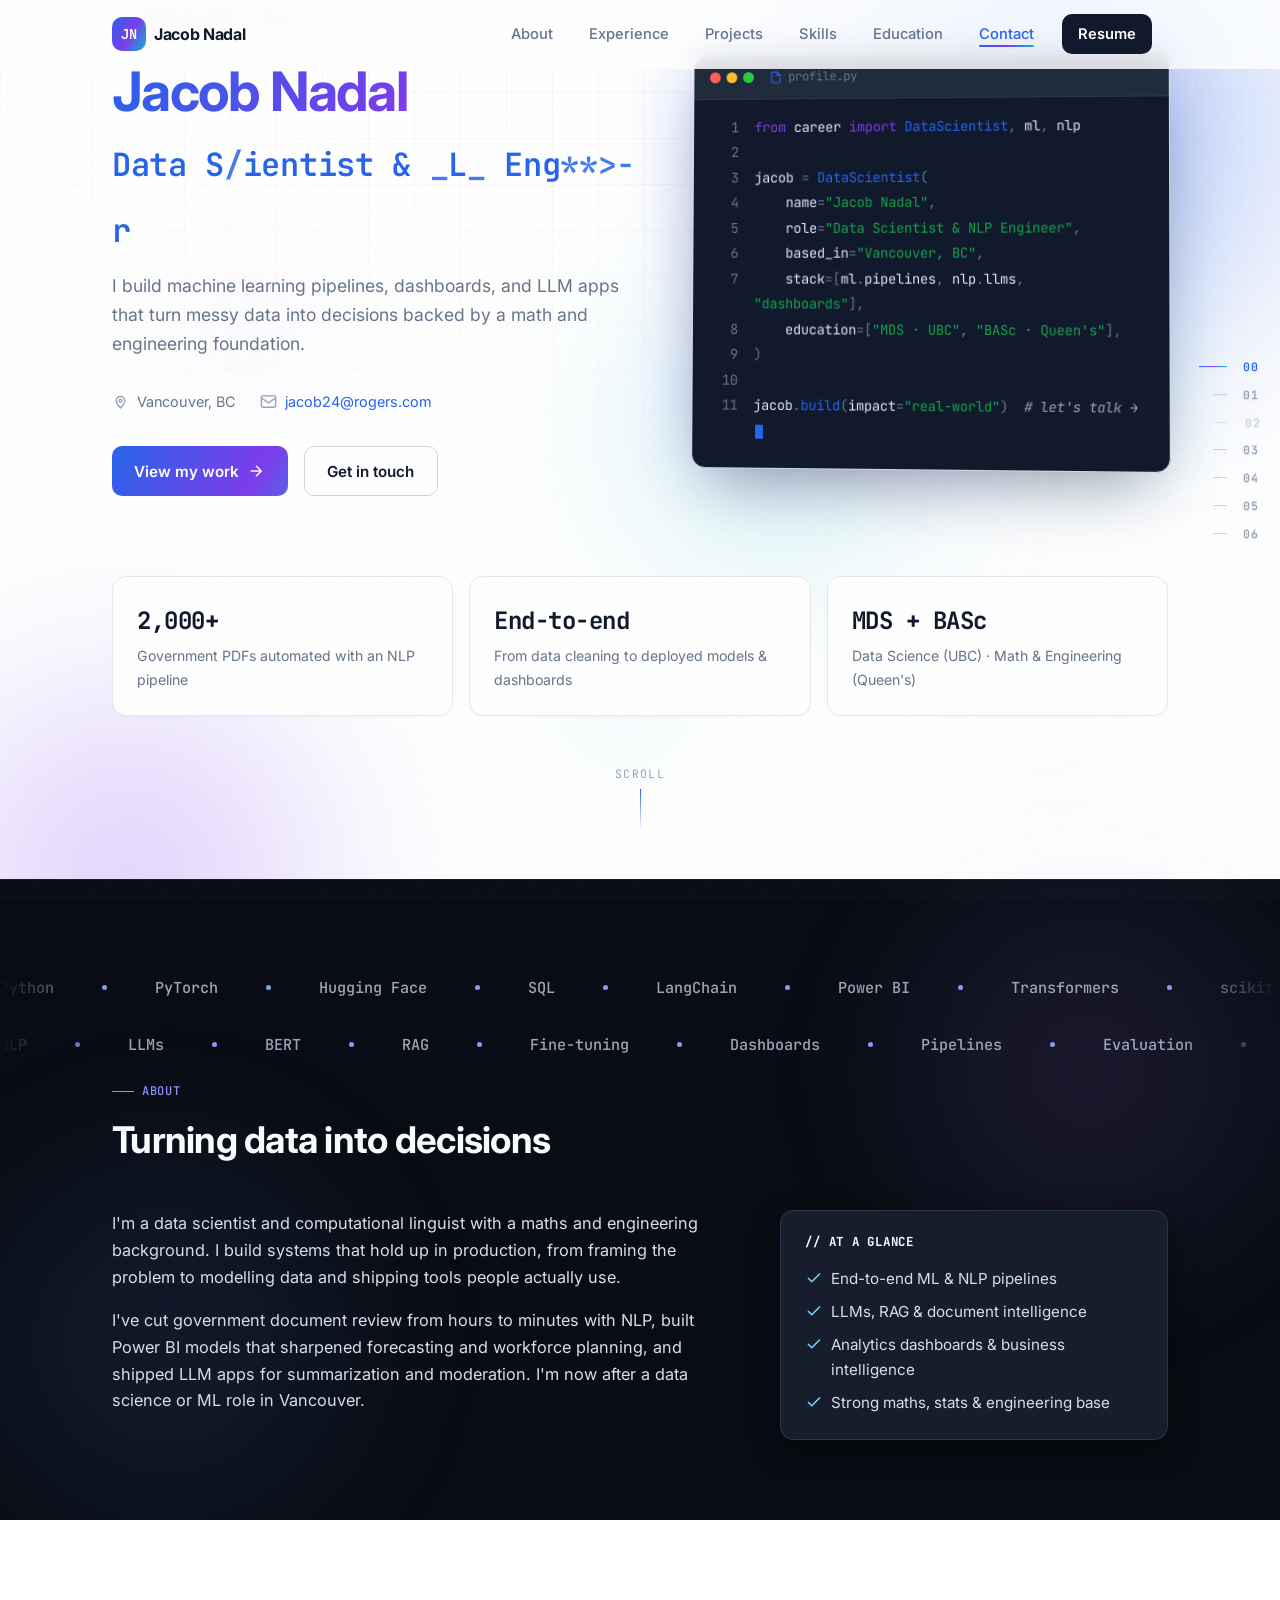
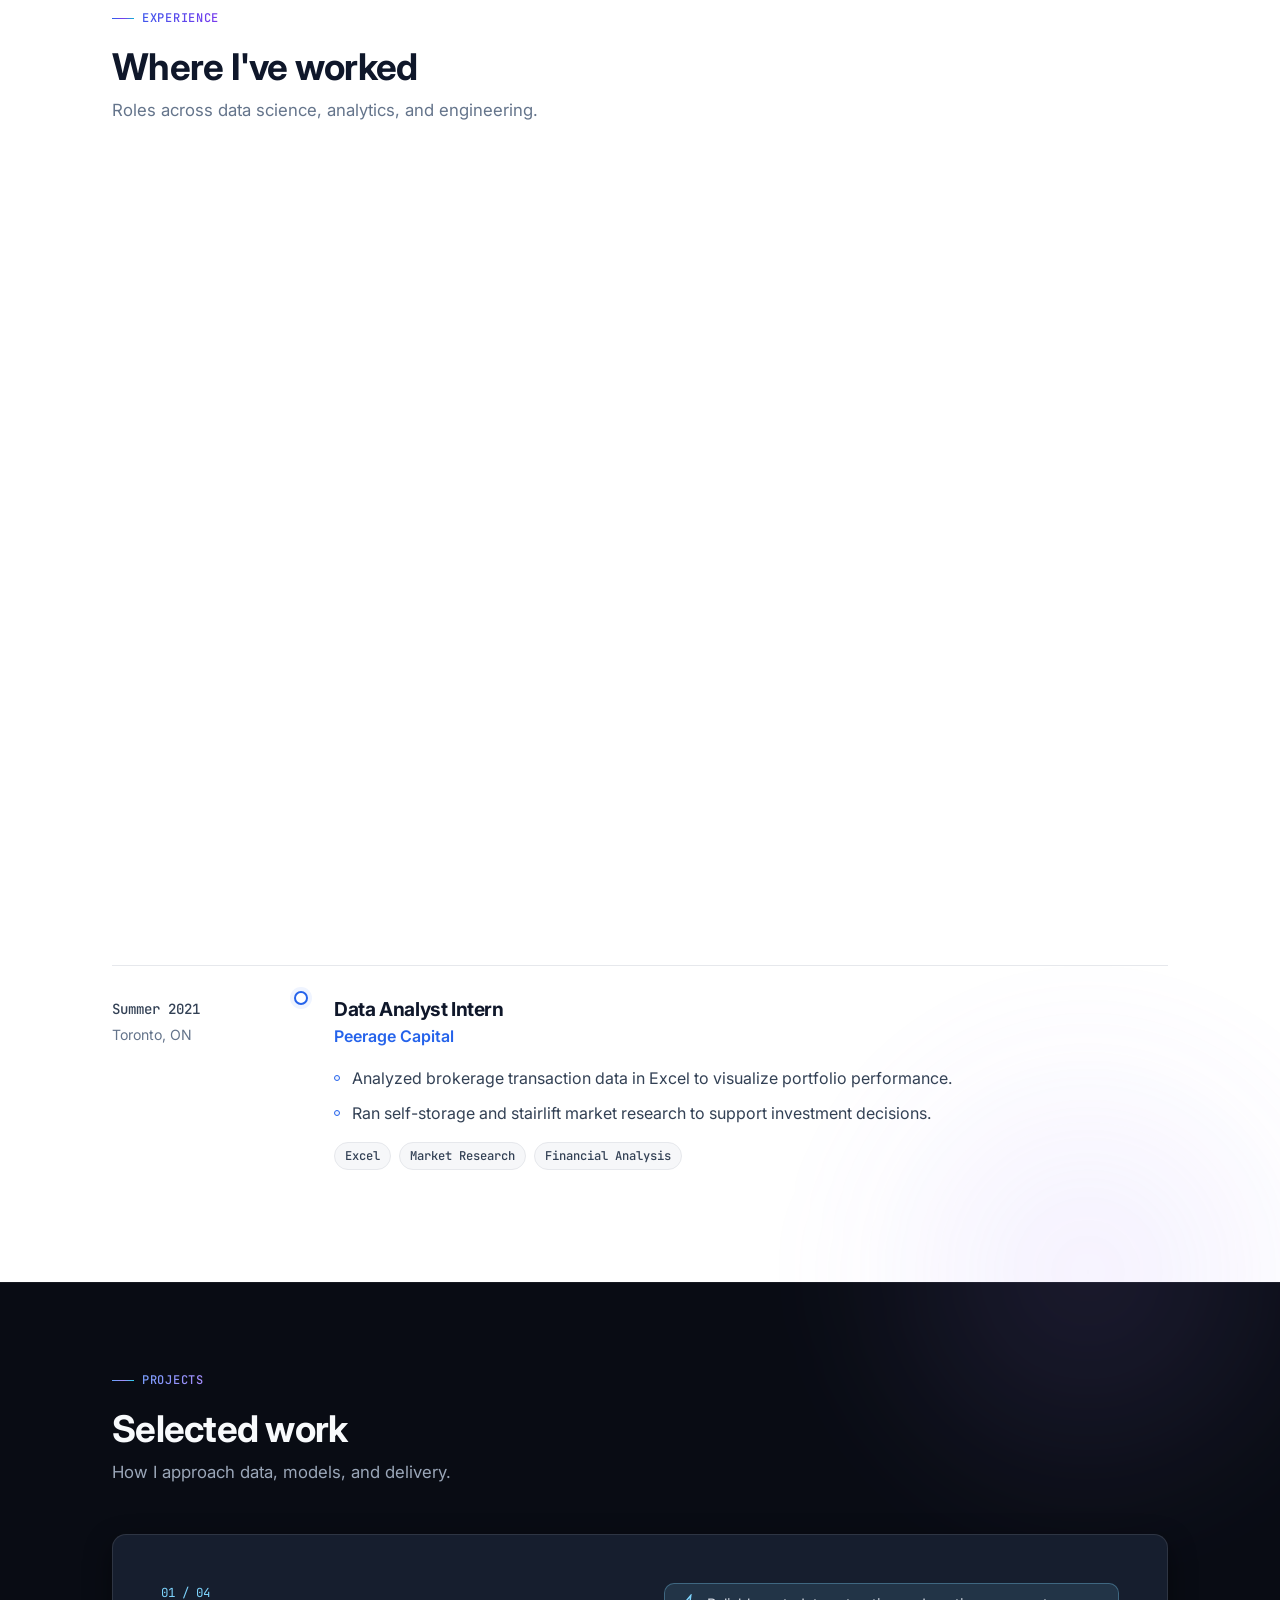
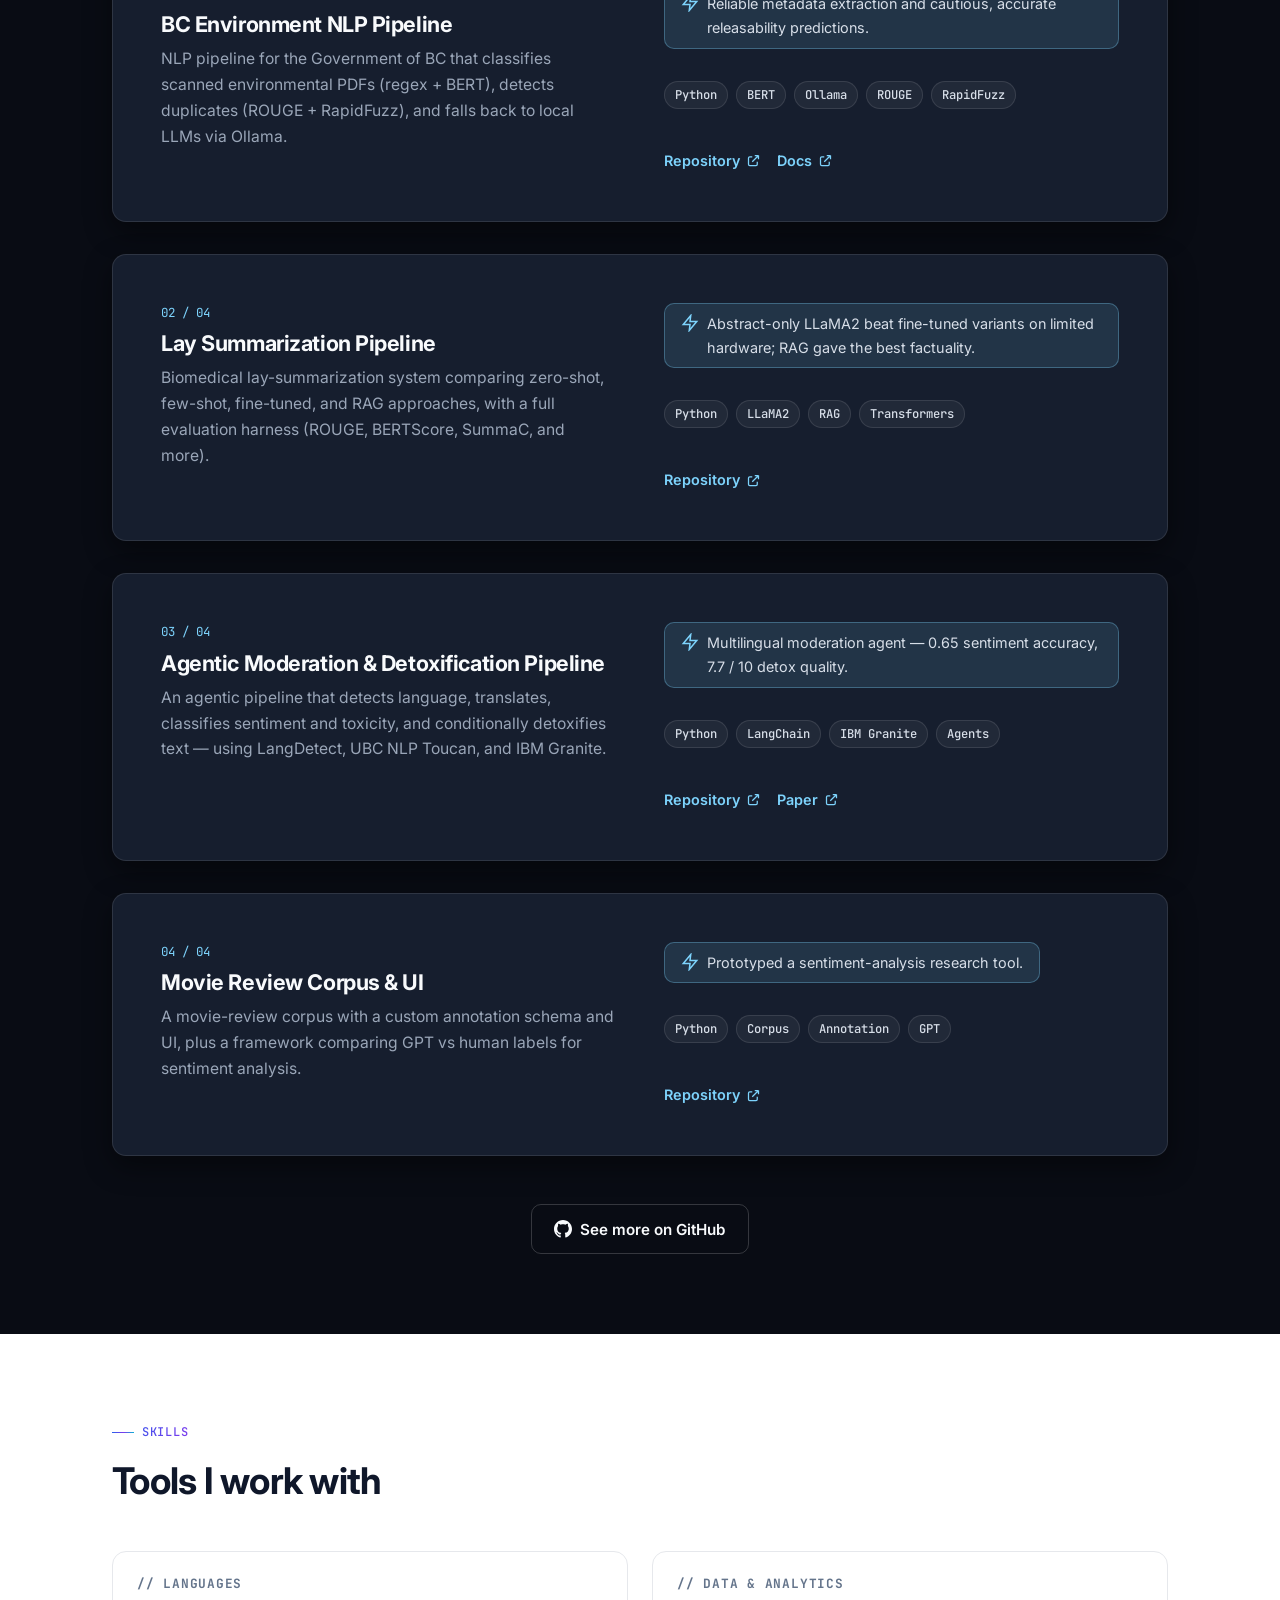
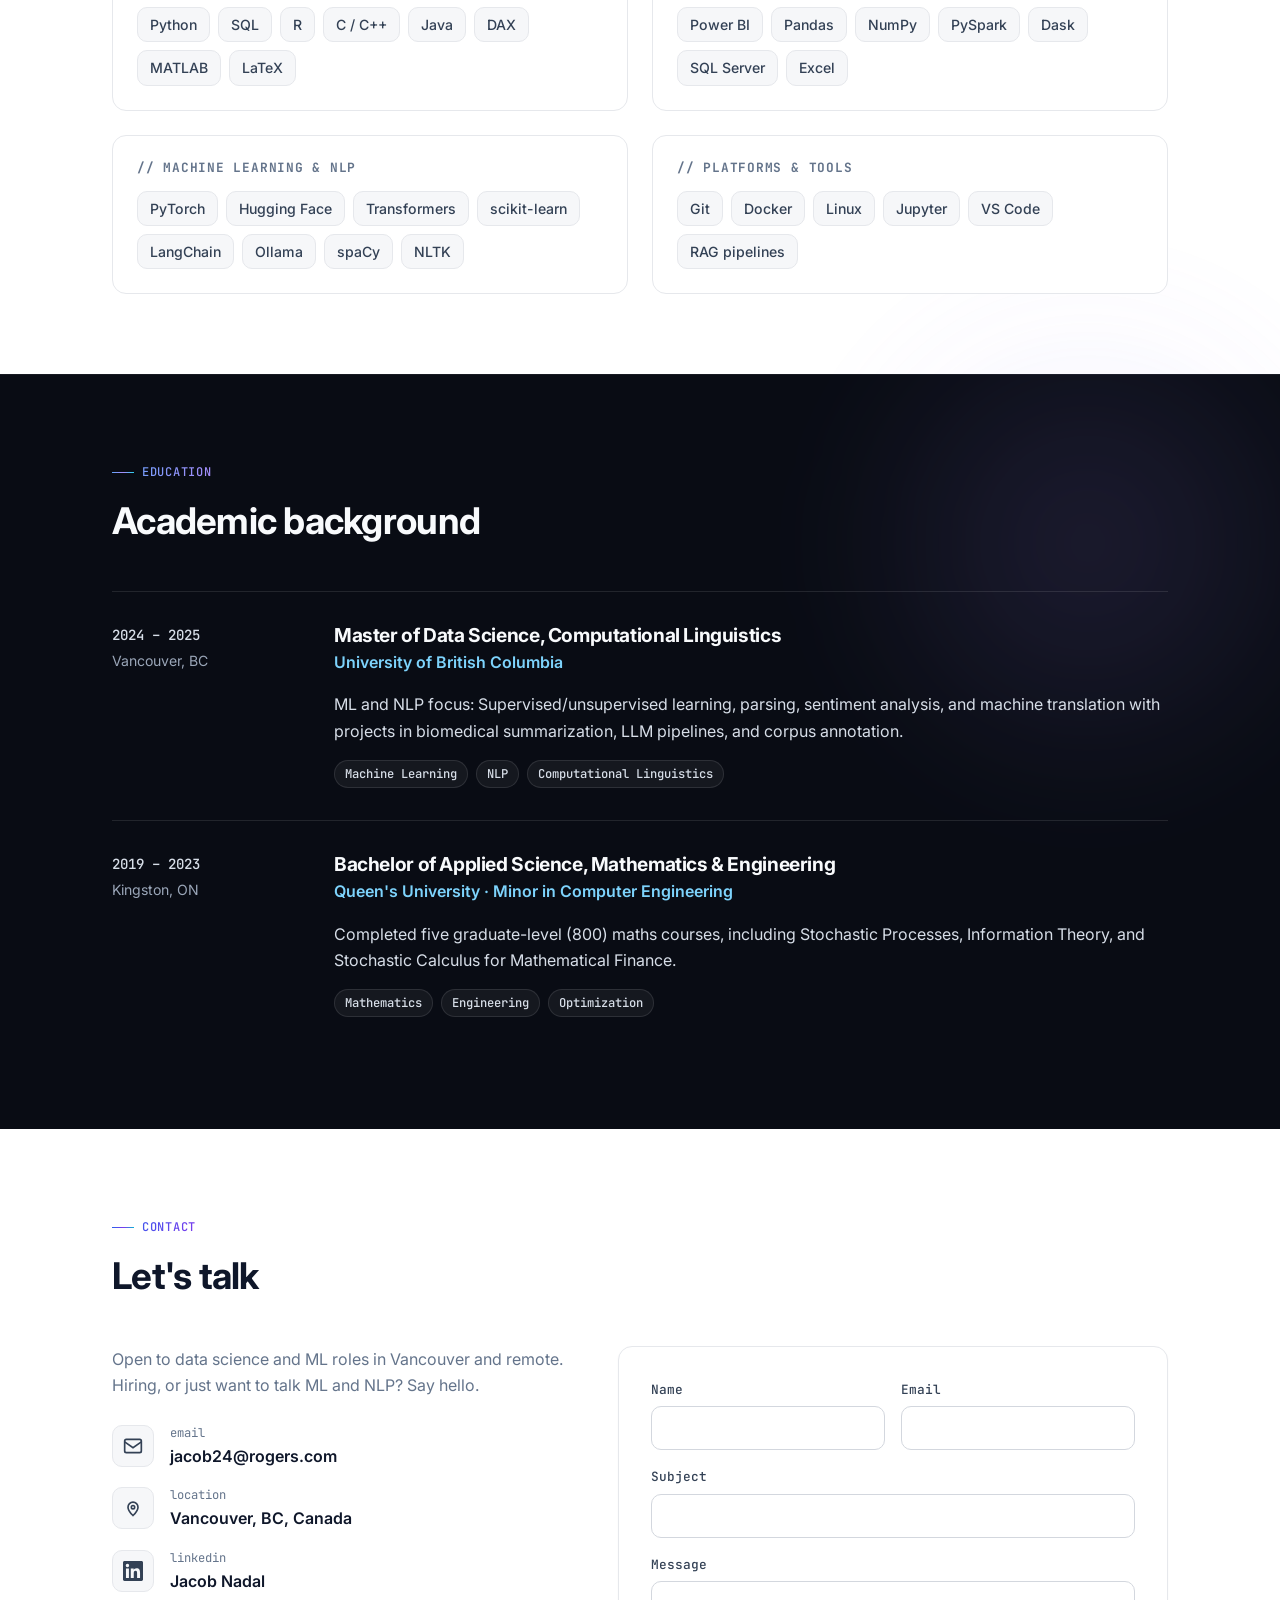
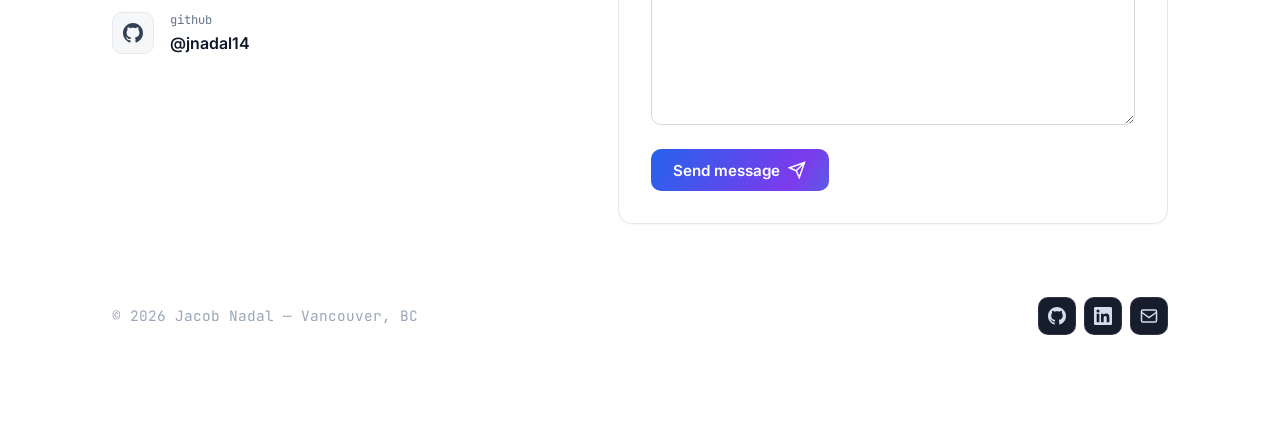
==== commit 91d9dbb8: "fixed stuter on mobile" ====
--- a/index.html
+++ b/index.html
@@ -29,7 +29,7 @@
     })();
   </script>
   <!-- CSS first for fastest paint -->
-  <link rel="stylesheet" href="styles.min.css?v=5.1.2">
+  <link rel="stylesheet" href="styles.min.css?v=5.2.0">
   <!-- Fonts: desktop only, non-blocking. Mobile uses system fonts (instant). -->
   <script>
     (function () {
@@ -585,6 +585,6 @@
     <svg viewBox="0 0 24 24" fill="none" stroke="currentColor" stroke-width="2"><path d="M18 15l-6-6-6 6"/></svg>
   </button>
 
-  <script src="script.min.js?v=5.1.2" defer></script>
+  <script src="script.min.js?v=5.2.0" defer></script>
 </body>
 </html>
--- a/styles.min.css
+++ b/styles.min.css
@@ -1 +1 @@
-:root{--bg:#ffffff;--bg-subtle:#f6f7f9;--bg-card:#ffffff;--border:#e6e8ec;--border-strong:#d3d7de;--ink-900:#0f172a;--ink-700:#334155;--ink-500:#64748b;--ink-400:#94a3b8;--accent:#2563eb;--accent-dark:#1d4ed8;--accent-soft:#eff4ff;--accent-border:#cfe0ff;--tok-keyword:#7c3aed;--tok-string:#16a34a;--tok-func:#2563eb;--tok-num:#ea580c;--tok-comment:#94a3b8;--tok-punct:#64748b;--tok-var:#0f172a;--editor-bg:#0f172a;--editor-chrome:#1e293b;--editor-ink:#e2e8f0;--editor-gutter:#64748b;--grain-opacity:0.035;--shadow-xs:0 1px 2px rgba(15,23,42,0.04);--shadow-sm:0 1px 3px rgba(15,23,42,0.06),0 1px 2px rgba(15,23,42,0.04);--shadow-md:0 6px 16px rgba(15,23,42,0.08);--shadow-lg:0 16px 40px rgba(15,23,42,0.10);--shadow-editor:0 30px 60px -20px rgba(15,23,42,0.35);--space-xs:0.25rem;--space-sm:0.5rem;--space-md:1rem;--space-lg:1.5rem;--space-xl:2rem;--space-2xl:3rem;--space-3xl:5rem;--radius-sm:0.375rem;--radius-md:0.625rem;--radius-lg:0.875rem;--radius-xl:1.25rem;--radius-full:9999px;--transition:0.25s ease;--ease-out:cubic-bezier(0.16,1,0.3,1);--ease-soft:cubic-bezier(0.33,1,0.68,1);--font:'Inter',-apple-system,BlinkMacSystemFont,'Segoe UI',Roboto,sans-serif;--mono:'JetBrains Mono','SFMono-Regular',ui-monospace,'Menlo','Monaco',monospace;--container:1120px;--header-height:68px}[data-theme='dark']{--bg:#0b0f18;--bg-subtle:#0f1523;--bg-card:#121a2a;--border:#1e293b;--border-strong:#2a3850;--ink-900:#f1f5f9;--ink-700:#cbd5e1;--ink-500:#94a3b8;--ink-400:#64748b;--accent:#60a5fa;--accent-dark:#3b82f6;--accent-soft:rgba(96,165,250,0.12);--accent-border:rgba(96,165,250,0.32);--tok-keyword:#c084fc;--tok-string:#4ade80;--tok-func:#60a5fa;--tok-num:#fbbf24;--tok-comment:#64748b;--tok-punct:#94a3b8;--tok-var:#e2e8f0;--editor-bg:#0a0e17;--editor-chrome:#111a2b;--editor-ink:#e2e8f0;--editor-gutter:#475569;--grain-opacity:0.05;--shadow-xs:0 1px 2px rgba(0,0,0,0.4);--shadow-sm:0 1px 3px rgba(0,0,0,0.5);--shadow-md:0 6px 16px rgba(0,0,0,0.5);--shadow-lg:0 16px 40px rgba(0,0,0,0.55);--shadow-editor:0 30px 60px -20px rgba(0,0,0,0.7)}*,*::before,*::after{margin:0;padding:0;box-sizing:border-box}html{scroll-behavior:auto;font-size:16px;-webkit-text-size-adjust:100%;text-size-adjust:100%;scroll-padding-top:calc(var(--header-height)+12px+env(safe-area-inset-top,0px));overflow-x:clip;max-width:100%}body{font-family:var(--font);background:var(--bg);color:var(--ink-700);line-height:1.65;-webkit-font-smoothing:antialiased;-moz-osx-font-smoothing:grayscale;overflow-x:clip;max-width:100%;width:100%;transition:background 0.4s var(--ease-out),color 0.4s var(--ease-out)}h1,h2,h3,h4,p,li,label,span,a,button,.hero-role,.hero-description,.section-title,.section-subtitle,.project-title,.project-description,.entry-title,.entry-org,.entry-body,.highlight-label,.highlight-value,.contact-item span,.about-copy,.contact-item{overflow-wrap:anywhere;word-wrap:break-word;word-break:break-word;hyphens:auto;max-width:100%}.container,.snap-panel-body,.hero-grid,.hero-copy,.hero-visual,.about-grid,.contact-grid,.skills-grid,.projects-stack,.project-card,.entry,.section-head,.form-group,.contact-form,.section,.hero,#fp-root{min-width:0;max-width:100%}.preload *{transition:none !important}h1,h2,h3,h4{color:var(--ink-900);line-height:1.2;font-weight:700;letter-spacing:-0.02em}a{color:var(--accent);text-decoration:none;transition:color var(--transition)}a:hover{color:var(--accent-dark)}::selection{background:var(--accent-soft);color:var(--accent-dark)}.grain{position:fixed;inset:0;z-index:9998;pointer-events:none;opacity:var(--grain-opacity);background-image:url("data:image/svg+xml,%3Csvg xmlns='http://www.w3.org/2000/svg' width='300' height='300'%3E%3Cfilter id='n'%3E%3CfeTurbulence type='fractalNoise' baseFrequency='0.85' numOctaves='3' stitchTiles='stitch'/%3E%3C/filter%3E%3Crect width='100%25' height='100%25' filter='url(%23n)'/%3E%3C/svg%3E");background-size:300px 300px;animation:grain 8s steps(6) infinite;will-change:background-position}@keyframes grain{0%,100%{background-position:0 0}20%{background-position:-40px 20px}40%{background-position:30px -20px}60%{background-position:-20px 40px}80%{background-position:40px 20px}}.scroll-progress{position:fixed;top:0;left:0;height:2px;width:100%;transform:scaleX(0);transform-origin:0 50%;background:linear-gradient(90deg,var(--accent),var(--accent-dark));z-index:1001;will-change:transform}.cursor-dot,.cursor-ring{position:fixed;top:0;left:0;border-radius:50%;pointer-events:none;z-index:9999;opacity:0;transition:opacity 0.3s ease}.cursor-dot{width:6px;height:6px;background:var(--accent);transform:translate(-50%,-50%)}.cursor-ring{width:34px;height:34px;border:1.5px solid var(--accent);transform:translate(-50%,-50%);transition:opacity 0.3s ease,width 0.25s var(--ease-out),height 0.25s var(--ease-out),background 0.25s ease,border-color 0.25s ease}.cursor-ring.hovering{width:54px;height:54px;background:var(--accent-soft);border-color:transparent}@media (hover:hover) and (pointer:fine){body.has-custom-cursor,body.has-custom-cursor a,body.has-custom-cursor button{cursor:none}}.container{max-width:var(--container);width:100%;margin:0 auto;padding-left:max(1.15rem,env(safe-area-inset-left,0px),clamp(1.15rem,4.5vw,2rem));padding-right:max(1.15rem,env(safe-area-inset-right,0px),clamp(1.15rem,4.5vw,2rem));box-sizing:border-box}.section{padding:var(--space-3xl) 0;border-top:1px solid var(--border)}.section-alt{background:var(--bg-subtle)}.section-head{max-width:640px;margin-bottom:var(--space-2xl)}.eyebrow{display:inline-flex;align-items:center;gap:var(--space-sm);font-family:var(--mono);font-size:0.75rem;font-weight:500;letter-spacing:0.06em;text-transform:uppercase;color:var(--accent);margin-bottom:var(--space-md)}.eyebrow::before{content:'';width:22px;height:1px;background:var(--accent)}.section-title{font-size:clamp(1.7rem,3.4vw,2.3rem);margin-bottom:var(--space-sm)}.section-subtitle{font-size:1.05rem;color:var(--ink-500)}.navbar{position:fixed;top:0;left:0;right:0;height:calc(var(--header-height)+env(safe-area-inset-top,0px));padding-top:env(safe-area-inset-top,0px);padding-left:env(safe-area-inset-left,0px);padding-right:env(safe-area-inset-right,0px);background:color-mix(in srgb,var(--bg) 82%,transparent);backdrop-filter:saturate(180%) blur(14px);-webkit-backdrop-filter:saturate(180%) blur(14px);border-bottom:1px solid transparent;z-index:1000;transition:border-color var(--transition),box-shadow var(--transition),background var(--transition);box-sizing:border-box}.navbar.scrolled{border-bottom-color:var(--border);box-shadow:var(--shadow-xs)}.nav-container{max-width:var(--container);width:100%;margin:0 auto;padding-left:max(1.15rem,clamp(1.15rem,4.5vw,2rem));padding-right:max(1.15rem,clamp(1.15rem,4.5vw,2rem));height:var(--header-height);display:flex;align-items:center;justify-content:space-between;gap:var(--space-md);box-sizing:border-box;min-width:0}.nav-logo{display:flex;align-items:center;gap:var(--space-sm);font-weight:700;color:var(--ink-900);letter-spacing:-0.02em}.logo-mark{width:34px;height:34px;display:grid;place-items:center;border-radius:var(--radius-md);background:var(--ink-900);color:var(--bg);font-size:0.85rem;font-weight:700;font-family:var(--mono)}.nav-links{display:flex;align-items:center;gap:var(--space-xs);margin-left:auto}.nav-link{color:var(--ink-500);font-weight:500;font-size:0.92rem;padding:var(--space-sm) var(--space-md);border-radius:var(--radius-md);transition:color var(--transition),background var(--transition)}.nav-link:hover{color:var(--ink-900);background:var(--bg-subtle)}.nav-link.active{color:var(--accent)}.nav-link.resume-link{color:var(--bg);background:var(--ink-900);margin-left:var(--space-sm);font-weight:600}.nav-link.resume-link:hover{background:var(--accent);color:#fff}.nav-actions{display:flex;align-items:center;gap:var(--space-sm)}.theme-toggle{display:none !important}.nav-toggle{display:none;flex-direction:column;gap:5px;background:none;border:none;cursor:pointer;padding:var(--space-sm)}.nav-toggle span{width:22px;height:2px;background:var(--ink-900);border-radius:var(--radius-full);transition:all var(--transition)}.hero{padding-top:calc(var(--header-height)+env(safe-area-inset-top,0px)+var(--space-2xl));padding-bottom:var(--space-3xl);position:relative;overflow:hidden}img,video,iframe{max-width:100%;height:auto}.hero::before{content:'';position:absolute;inset:0;background:radial-gradient(50rem 26rem at 90% -20%,var(--accent-soft),transparent 60%);z-index:-1}.hero-grid{display:grid;grid-template-columns:1.05fr 0.95fr;gap:var(--space-2xl);align-items:center}.hero-copy,.hero-visual{min-width:0}.hero-status{display:inline-flex;align-items:center;gap:var(--space-sm);font-family:var(--mono);font-size:0.8rem;font-weight:500;color:var(--ink-700);background:var(--bg-card);border:1px solid var(--border);padding:6px 12px;border-radius:var(--radius-full);box-shadow:var(--shadow-xs);margin-bottom:var(--space-lg)}.status-dot{width:8px;height:8px;border-radius:50%;background:#22c55e;box-shadow:0 0 0 0 rgba(34,197,94,0.5);animation:pulse-dot 2.4s infinite}@keyframes pulse-dot{0%{box-shadow:0 0 0 0 rgba(34,197,94,0.5)}70%{box-shadow:0 0 0 8px rgba(34,197,94,0)}100%{box-shadow:0 0 0 0 rgba(34,197,94,0)}}.hero-title{font-size:clamp(2.3rem,5vw,3.4rem);letter-spacing:-0.03em;margin-bottom:var(--space-md)}.hero-role{display:inline;color:var(--accent);font-family:var(--mono);font-size:clamp(1.2rem,3vw,2rem);font-weight:600;letter-spacing:-0.01em;margin-top:var(--space-xs);overflow-wrap:anywhere}.scramble-char{color:var(--accent);opacity:0.85}.hero-description{font-size:1.1rem;color:var(--ink-500);max-width:560px;margin-bottom:var(--space-xl)}.hero-meta{display:flex;flex-wrap:wrap;gap:var(--space-lg);margin-bottom:var(--space-xl);color:var(--ink-500);font-size:0.9rem}.hero-meta-item{display:inline-flex;align-items:center;gap:var(--space-sm)}.hero-meta-item svg{width:17px;height:17px;color:var(--ink-400)}.hero-actions{display:flex;flex-wrap:wrap;gap:var(--space-md)}.code-editor{background:var(--editor-bg);border:1px solid var(--border-strong);border-radius:var(--radius-lg);box-shadow:var(--shadow-editor);overflow:hidden;font-family:var(--mono);transform:perspective(1400px) rotateY(-4deg) rotateX(1.5deg);transition:transform 0.5s var(--ease-out);will-change:transform}.code-editor:hover{transform:perspective(1400px) rotateY(0deg) rotateX(0deg)}.editor-chrome{display:flex;align-items:center;gap:var(--space-md);padding:0.7rem var(--space-md);background:var(--editor-chrome);border-bottom:1px solid rgba(255,255,255,0.06)}.editor-dots{display:flex;gap:6px}.editor-dots span{width:11px;height:11px;border-radius:50%}.editor-dots span:nth-child(1){background:#ff5f56}.editor-dots span:nth-child(2){background:#ffbd2e}.editor-dots span:nth-child(3){background:#27c93f}.editor-file{font-size:0.78rem;color:var(--editor-gutter);display:flex;align-items:center;gap:6px}.editor-file svg{width:13px;height:13px;color:var(--tok-func)}.editor-body{padding:var(--space-md) var(--space-lg) var(--space-lg);font-size:0.86rem;line-height:1.85;color:var(--editor-ink);overflow-x:auto}.code-line{display:flex;gap:var(--space-md);opacity:1;transform:none}.js-anim .code-line{opacity:0;transform:translateY(6px)}.js-anim .code-line.typed,.code-line.typed{opacity:1;transform:none;transition:opacity 0.25s var(--ease-out),transform 0.25s var(--ease-out)}.line-no{width:1.4rem;flex-shrink:0;text-align:right;color:var(--editor-gutter);user-select:none}.code-txt{white-space:pre-wrap;word-break:break-word;overflow-wrap:anywhere;min-width:0}.tok-kw{color:var(--tok-keyword)}.tok-str{color:var(--tok-string)}.tok-fn{color:var(--tok-func)}.tok-num{color:var(--tok-num)}.tok-com{color:var(--tok-comment);font-style:italic}.tok-punct{color:var(--tok-punct)}.tok-var{color:var(--tok-var)}.editor-caret{display:inline-block;width:8px;height:1.05em;background:var(--tok-func);vertical-align:text-bottom;margin-left:2px;animation:caret-blink 1.05s steps(1) infinite}@keyframes caret-blink{50%{opacity:0}}.hero-highlights{display:grid;grid-template-columns:repeat(3,1fr);gap:var(--space-md);margin-top:var(--space-3xl)}.highlight{background:var(--bg-card);border:1px solid var(--border);border-radius:var(--radius-lg);padding:var(--space-lg);box-shadow:var(--shadow-xs)}.highlight-value{font-family:var(--mono);font-size:1.5rem;font-weight:700;color:var(--ink-900);letter-spacing:-0.02em}.highlight-label{font-size:0.88rem;color:var(--ink-500);margin-top:4px}.marquee{border-top:1px solid var(--border);border-bottom:1px solid var(--border);background:var(--bg-subtle);padding:var(--space-md) 0;overflow:hidden;-webkit-mask-image:linear-gradient(90deg,transparent,#000 8%,#000 92%,transparent);mask-image:linear-gradient(90deg,transparent,#000 8%,#000 92%,transparent)}.marquee-track{display:flex;width:max-content;gap:var(--space-2xl);animation:marquee 36s linear infinite}.marquee:hover .marquee-track{animation-play-state:paused}.marquee-item{font-family:var(--mono);font-size:0.95rem;font-weight:500;color:var(--ink-500);display:inline-flex;align-items:center;gap:var(--space-2xl);white-space:nowrap}.marquee-item::after{content:'';width:5px;height:5px;border-radius:50%;background:var(--accent)}@keyframes marquee{to{transform:translateX(-50%)}}.marquee-track{animation-duration:42s}.btn{display:inline-flex;align-items:center;gap:var(--space-sm);padding:0.72rem 1.4rem;border:1px solid transparent;border-radius:var(--radius-md);font-family:inherit;font-size:0.95rem;font-weight:600;cursor:pointer;transition:all var(--transition);white-space:nowrap}.btn-primary{background:var(--accent);color:#fff}.btn-primary:hover{background:var(--accent-dark);color:#fff;box-shadow:var(--shadow-md)}.btn-outline{background:transparent;color:var(--ink-900);border-color:var(--border-strong)}.btn-outline:hover{border-color:var(--ink-900);color:var(--ink-900);box-shadow:var(--shadow-sm)}.btn-icon{width:18px;height:18px;transition:transform var(--transition)}.btn:hover .btn-icon{transform:translateX(3px)}.magnetic{will-change:transform}.about-grid{display:grid;grid-template-columns:1.6fr 1fr;gap:var(--space-2xl);align-items:start}.about-text p{color:var(--ink-700);margin-bottom:var(--space-md);font-size:1.02rem}.about-text p:last-child{margin-bottom:0}.about-aside{background:var(--bg-card);border:1px solid var(--border);border-radius:var(--radius-lg);padding:var(--space-lg);box-shadow:var(--shadow-xs)}.about-aside h3{font-family:var(--mono);font-size:0.78rem;text-transform:uppercase;letter-spacing:0.06em;color:var(--ink-500);margin-bottom:var(--space-md)}.about-aside ul{list-style:none;display:flex;flex-direction:column;gap:var(--space-sm)}.about-aside li{display:flex;gap:var(--space-sm);color:var(--ink-700);font-size:0.95rem}.about-aside li svg{width:18px;height:18px;color:var(--accent);flex-shrink:0;margin-top:3px}.entry{display:grid;grid-template-columns:190px 1fr;gap:var(--space-xl);padding:var(--space-xl) 0;border-top:1px solid var(--border)}.entry:first-of-type{border-top:none;padding-top:0}.entry-side{color:var(--ink-500);font-size:0.88rem}.entry-date{font-family:var(--mono);font-weight:500;color:var(--ink-700)}.entry-location{margin-top:2px}.entry-title{font-size:1.2rem;margin-bottom:2px}.entry-org{color:var(--accent);font-weight:600;margin-bottom:var(--space-md)}.entry-body{color:var(--ink-700)}.entry-body ul{list-style:none;display:flex;flex-direction:column;gap:var(--space-sm)}.entry-body li{position:relative;padding-left:1.15rem}.entry-body li::before{content:'';position:absolute;left:0;top:0.62em;width:6px;height:6px;border-radius:50%;background:var(--accent-soft);border:1px solid var(--accent)}.entry-body p{color:var(--ink-700)}.tag-row{display:flex;flex-wrap:wrap;gap:var(--space-sm);margin-top:var(--space-md)}.tag{font-family:var(--mono);font-size:0.76rem;font-weight:500;color:var(--ink-700);background:var(--bg-subtle);border:1px solid var(--border);padding:3px 10px;border-radius:var(--radius-full)}.section-alt .tag{background:var(--bg)}.projects-grid{display:grid;grid-template-columns:repeat(2,1fr);gap:var(--space-lg)}.project-card{display:flex;flex-direction:column;position:relative;background:var(--bg-card);border:1px solid var(--border);border-radius:var(--radius-lg);padding:var(--space-xl);overflow:hidden;transition:transform 0.3s var(--ease-out),box-shadow var(--transition),border-color var(--transition)}.project-card::after{content:'';position:absolute;inset:0;border-radius:inherit;background:radial-gradient(20rem 20rem at var(--mx,50%) var(--my,0%),var(--accent-soft),transparent 60%);opacity:0;transition:opacity 0.3s ease;pointer-events:none}.project-card:hover{transform:translateY(-4px);box-shadow:var(--shadow-md);border-color:var(--border-strong)}.project-card:hover::after{opacity:1}.project-card>*{position:relative;z-index:1}.project-index{font-family:var(--mono);font-size:0.78rem;color:var(--accent);margin-bottom:var(--space-sm)}.project-title{font-size:1.2rem;margin-bottom:var(--space-sm)}.project-description{color:var(--ink-500);font-size:0.96rem;margin-bottom:var(--space-md)}.project-impact{display:flex;gap:var(--space-sm);font-size:0.9rem;color:var(--ink-700);background:var(--accent-soft);border:1px solid var(--accent-border);border-radius:var(--radius-md);padding:var(--space-sm) var(--space-md);margin-bottom:var(--space-md)}.project-impact svg{width:18px;height:18px;color:var(--accent);flex-shrink:0;margin-top:2px}.project-tech{display:flex;flex-wrap:wrap;gap:var(--space-sm);margin-bottom:var(--space-lg)}.project-links{display:flex;flex-wrap:wrap;gap:var(--space-md);margin-top:auto}.project-link{display:inline-flex;align-items:center;gap:6px;font-size:0.9rem;font-weight:600}.project-link svg{width:15px;height:15px}.projects-cta{margin-top:var(--space-2xl);text-align:center}.skills-grid{display:grid;grid-template-columns:repeat(2,1fr);gap:var(--space-lg)}.skill-group{background:var(--bg-card);border:1px solid var(--border);border-radius:var(--radius-lg);padding:var(--space-lg)}.skill-group h3{font-family:var(--mono);font-size:0.8rem;text-transform:uppercase;letter-spacing:0.06em;color:var(--ink-500);margin-bottom:var(--space-md)}.skill-list{display:flex;flex-wrap:wrap;gap:var(--space-sm)}.skill-list span{font-size:0.88rem;font-weight:500;color:var(--ink-700);background:var(--bg-subtle);border:1px solid var(--border);padding:5px 12px;border-radius:var(--radius-md);transition:all var(--transition)}.skill-list span:hover{color:var(--accent);border-color:var(--accent-border);transform:translateY(-2px)}.contact-grid{display:grid;grid-template-columns:1fr 1.2fr;gap:var(--space-2xl);align-items:start}.contact-intro p{color:var(--ink-500);margin-bottom:var(--space-lg)}.contact-list{display:flex;flex-direction:column;gap:var(--space-md)}.contact-item{display:flex;align-items:center;gap:var(--space-md)}.contact-icon{width:42px;height:42px;display:grid;place-items:center;background:var(--bg-subtle);border:1px solid var(--border);border-radius:var(--radius-md);flex-shrink:0}.contact-icon svg{width:20px;height:20px;color:var(--ink-700)}.contact-item .label{font-family:var(--mono);font-size:0.76rem;color:var(--ink-500)}.contact-item .value{font-weight:600;color:var(--ink-900)}.contact-item a.value:hover{color:var(--accent)}.contact-form{background:var(--bg-card);border:1px solid var(--border);border-radius:var(--radius-lg);padding:var(--space-xl);box-shadow:var(--shadow-xs)}.form-row{display:grid;grid-template-columns:1fr 1fr;gap:var(--space-md)}.form-group{margin-bottom:var(--space-md)}.form-group label{display:block;font-family:var(--mono);font-size:0.8rem;font-weight:500;color:var(--ink-700);margin-bottom:6px}.form-group input,.form-group textarea{width:100%;max-width:100%;box-sizing:border-box;padding:0.7rem 0.85rem;background:var(--bg);border:1px solid var(--border-strong);border-radius:var(--radius-md);color:var(--ink-900);font-family:inherit;font-size:1rem;transition:border-color var(--transition),box-shadow var(--transition)}.form-group input:focus,.form-group textarea:focus{outline:none;border-color:var(--accent);box-shadow:0 0 0 3px var(--accent-soft)}.form-group textarea{resize:vertical;min-height:130px}.footer{border-top:1px solid var(--border);padding:var(--space-xl) 0;background:var(--bg-subtle)}.footer-content{display:flex;align-items:center;justify-content:space-between;gap:var(--space-lg);flex-wrap:wrap}.footer-copy{color:var(--ink-500);font-size:0.9rem;font-family:var(--mono)}.footer-social{display:flex;gap:var(--space-sm)}.footer-social a{width:38px;height:38px;display:grid;place-items:center;background:var(--bg);border:1px solid var(--border);border-radius:var(--radius-md);color:var(--ink-700);transition:all var(--transition)}.footer-social a:hover{color:var(--accent);border-color:var(--accent-border);transform:translateY(-2px)}.footer-social svg{width:18px;height:18px}.back-to-top{position:fixed;bottom:max(var(--space-xl),env(safe-area-inset-bottom,0px));right:max(var(--space-xl),env(safe-area-inset-right,0px));width:44px;height:44px;display:grid;place-items:center;background:var(--ink-900);border:none;border-radius:var(--radius-full);color:var(--bg);cursor:pointer;opacity:0;visibility:hidden;transform:translateY(8px);transition:all var(--transition);z-index:900;box-shadow:var(--shadow-md)}.back-to-top.visible{opacity:1;visibility:visible;transform:translateY(0)}.back-to-top:hover{background:var(--accent);color:#fff}.back-to-top svg{width:20px;height:20px}.reveal{opacity:1;transform:none}.js-anim .reveal{opacity:0;transform:translateY(24px);transition:opacity 0.65s var(--ease-out),transform 0.65s var(--ease-out);transition-delay:calc(var(--i,0) * 70ms)}.js-anim .reveal.in-view,.reveal.in-view{opacity:1;transform:none}.split-word{display:inline-block}.js-anim .split-word{opacity:0;transform:translateY(0.45em);transition:opacity 0.55s var(--ease-out),transform 0.55s var(--ease-out)}.js-anim .in-view .split-word,.in-view .split-word{opacity:1;transform:none}.js-anim .reveal .skill-list span,.js-anim .reveal .tag{opacity:0;transform:translateY(8px);transition:opacity 0.35s var(--ease-out),transform 0.35s var(--ease-out)}.js-anim .reveal.in-view .skill-list span,.js-anim .reveal.in-view .tag,.reveal.in-view .skill-list span,.reveal.in-view .tag{opacity:1;transform:none}.reveal.in-view .skill-list span:nth-child(1),.reveal.in-view .tag:nth-child(1){transition-delay:0.08s}.reveal.in-view .skill-list span:nth-child(2),.reveal.in-view .tag:nth-child(2){transition-delay:0.12s}.reveal.in-view .skill-list span:nth-child(3),.reveal.in-view .tag:nth-child(3){transition-delay:0.16s}.reveal.in-view .skill-list span:nth-child(4),.reveal.in-view .tag:nth-child(4){transition-delay:0.2s}.reveal.in-view .skill-list span:nth-child(5),.reveal.in-view .tag:nth-child(5){transition-delay:0.24s}.reveal.in-view .skill-list span:nth-child(6),.reveal.in-view .tag:nth-child(6){transition-delay:0.28s}.reveal.in-view .skill-list span:nth-child(7),.reveal.in-view .tag:nth-child(7){transition-delay:0.32s}.reveal.in-view .skill-list span:nth-child(8),.reveal.in-view .tag:nth-child(8){transition-delay:0.36s}.reveal.in-view .skill-list span:nth-child(n+9),.reveal.in-view .tag:nth-child(n+9){transition-delay:0.4s}.hero-status,.hero-title,.hero-description,.hero-meta,.hero-actions,.hero-visual{opacity:1;transform:none}.js-anim .hero-status,.js-anim .hero-title,.js-anim .hero-description,.js-anim .hero-meta,.js-anim .hero-actions,.js-anim .hero-visual{opacity:0;transform:translateY(16px);transition:opacity 0.6s var(--ease-out),transform 0.6s var(--ease-out)}.js-anim .hero-status{transition-delay:0.05s}.js-anim .hero-title{transition-delay:0.12s}.js-anim .hero-description{transition-delay:0.2s}.js-anim .hero-meta{transition-delay:0.28s}.js-anim .hero-actions{transition-delay:0.34s}.js-anim .hero-visual{transition-delay:0.18s}.js-anim body.is-ready .hero-status,.js-anim body.is-ready .hero-title,.js-anim body.is-ready .hero-description,.js-anim body.is-ready .hero-meta,.js-anim body.is-ready .hero-actions,.js-anim body.is-ready .hero-visual{opacity:1;transform:none}@media (prefers-reduced-motion:reduce){*,*::before,*::after{animation:none !important;transition:none !important;scroll-behavior:auto !important}.reveal,.split-word,.code-line,.reveal .skill-list span,.reveal .tag{opacity:1 !important;transform:none !important}.grain,.cursor-dot,.cursor-ring{display:none !important}.code-editor{transform:none !important}}@media (max-width:1024px){.hero-grid{grid-template-columns:1fr;gap:var(--space-2xl)}.code-editor{transform:none}.code-editor:hover{transform:none}.hero-visual{max-width:min(600px,100%);width:100%}.hero-highlights{grid-template-columns:1fr}.nav-links{position:fixed;top:calc(var(--header-height)+env(safe-area-inset-top,0px));left:0;right:0;flex-direction:column;align-items:stretch;gap:0;background:var(--bg);border-bottom:1px solid var(--border);padding-top:var(--space-sm);padding-right:max(var(--space-sm),env(safe-area-inset-right,0px));padding-bottom:max(var(--space-sm),env(safe-area-inset-bottom,0px));padding-left:max(var(--space-sm),env(safe-area-inset-left,0px));box-shadow:var(--shadow-lg);transform:translateY(-8px);opacity:0;visibility:hidden;transition:all var(--transition);max-height:calc(100dvh - var(--header-height) - env(safe-area-inset-top,0px));overflow-y:auto}.nav-links.active{transform:translateY(0);opacity:1;visibility:visible}.nav-link{padding:var(--space-md)}.nav-link.resume-link{margin:var(--space-sm) 0 0;text-align:center;justify-content:center}.nav-toggle{display:flex}.nav-toggle.active span:nth-child(1){transform:translateY(7px) rotate(45deg)}.nav-toggle.active span:nth-child(2){opacity:0}.nav-toggle.active span:nth-child(3){transform:translateY(-7px) rotate(-45deg)}.about-grid,.contact-grid,.skills-grid{grid-template-columns:1fr}.entry{grid-template-columns:1fr;gap:var(--space-sm)}.entry-side{display:flex;flex-wrap:wrap;align-items:baseline;gap:var(--space-xs) var(--space-md)}.projects-stack .project-card{grid-template-columns:1fr}.form-row{grid-template-columns:1fr}.cursor-dot,.cursor-ring{display:none}body.has-custom-cursor,body.has-custom-cursor *{cursor:auto !important}}@media (max-width:560px){:root{--space-3xl:3.5rem;--space-2xl:2.25rem}.hero{padding-top:calc(var(--header-height)+env(safe-area-inset-top,0px)+var(--space-xl));padding-bottom:var(--space-2xl)}.hero-title{font-size:clamp(1.85rem,8vw,2.4rem)}.hero-actions{width:100%;flex-direction:column}.hero-actions .btn{width:100%;justify-content:center;min-height:44px}.hero-description{font-size:1rem}.section-title{font-size:clamp(1.45rem,6vw,1.9rem)}.footer-content{flex-direction:column;text-align:center;gap:var(--space-md)}.highlight{padding:var(--space-md)}.code-editor{border-radius:var(--radius-md)}.editor-body{font-size:0.72rem;line-height:1.7;padding:var(--space-sm) var(--space-md) var(--space-md)}.code-line{gap:var(--space-sm)}.line-no{width:1.1rem}.contact-form{padding:var(--space-lg)}.hero-meta{gap:var(--space-md)}.project-tech,.skill-list{flex-wrap:wrap}}@media (max-width:380px){.hero-title{font-size:1.75rem}.hero-role{font-size:1.05rem}.nav-logo span:last-child{display:none}.btn{padding-inline:0.9rem;font-size:0.9rem}.container,.snap-panel-body:not(.container){padding-left:max(0.95rem,env(safe-area-inset-left,0px));padding-right:max(0.95rem,env(safe-area-inset-right,0px))}}@media (max-height:500px) and (orientation:landscape){.hero{padding-top:calc(var(--header-height)+env(safe-area-inset-top,0px)+var(--space-lg));padding-bottom:var(--space-xl);min-height:auto}.hero-highlights{margin-top:var(--space-xl)}.hero-grid{gap:var(--space-xl)}.hero-visual{display:none}.scroll-cue{display:none}}.section{position:relative}.section>.container{position:relative;z-index:1}.section-num{display:none !important}.hero::before{display:none}.aurora{position:absolute;inset:0;z-index:-1;overflow:hidden;pointer-events:none;transition:transform 0.4s var(--ease-out);will-change:transform}.aurora span{position:absolute;border-radius:50%;filter:blur(70px);opacity:0.32;will-change:transform}.aurora .a1{width:48rem;height:48rem;top:-16rem;right:-10rem;background:radial-gradient(circle,var(--accent),transparent 62%);animation:drift1 18s ease-in-out infinite}.aurora .a2{width:40rem;height:40rem;bottom:-20rem;left:-12rem;background:radial-gradient(circle,#8b5cf6,transparent 62%);animation:drift2 24s ease-in-out infinite}.aurora .a3{width:30rem;height:30rem;top:22%;left:42%;background:radial-gradient(circle,#06b6d4,transparent 62%);opacity:0.2;animation:drift1 30s ease-in-out infinite}[data-theme='dark'] .aurora span{opacity:0.2}[data-theme='dark'] .aurora .a3{opacity:0.12}@keyframes drift1{0%,100%{transform:translate(0,0) scale(1)}50%{transform:translate(-3rem,2rem) scale(1.08)}}@keyframes drift2{0%,100%{transform:translate(0,0) scale(1)}50%{transform:translate(3rem,-2rem) scale(1.1)}}.hero-copy{will-change:transform,opacity}.hero-visual{will-change:transform}.projects-stack{position:relative;display:flex;flex-direction:column;gap:var(--space-xl)}.projects-stack .project-card{display:grid;grid-template-columns:1fr 1fr;gap:var(--space-2xl);position:relative !important;top:auto !important;padding:var(--space-2xl);box-shadow:var(--shadow-md);transform:none;opacity:1;transition:box-shadow 0.3s var(--ease-soft),border-color 0.3s ease}.projects-stack .project-card:hover{transform:translateY(-3px)}.project-card-main{min-width:0}.project-card-side{display:flex;flex-direction:column;align-items:flex-start;min-width:0;gap:var(--space-md)}.project-card-side .project-links{margin-top:auto}.projects-stack .project-title{font-size:1.35rem}.projects-stack .project-description{font-size:0.98rem}.reveal[data-dir='left']{transform:translateX(-28px)}.reveal[data-dir='right']{transform:translateX(28px)}.reveal[data-dir='left'].in-view,.reveal[data-dir='right'].in-view{transform:none}@media (max-width:1024px){.reveal[data-dir='left'],.reveal[data-dir='right']{transform:translateY(20px)}}.timeline{position:relative;padding-left:0}.timeline::before{content:'';position:absolute;left:188px;top:0;bottom:0;width:2px;background:linear-gradient( to bottom,transparent,var(--accent-border) 8%,var(--accent-border) 92%,transparent );transform:scaleY(0);transform-origin:top;transition:transform 0.9s var(--ease-out)}.timeline.in-view::before{transform:scaleY(1)}.timeline .entry{position:relative}.timeline .entry::before{content:'';position:absolute;left:182px;top:1.55rem;width:14px;height:14px;border-radius:50%;background:var(--bg);border:2px solid var(--accent);box-shadow:0 0 0 4px var(--accent-soft);opacity:0;transform:scale(0.5);transition:opacity 0.35s var(--ease-out),transform 0.35s var(--ease-out);z-index:1}.timeline .entry.in-view::before{opacity:1;transform:scale(1)}@media (max-width:1024px){.timeline::before{left:6px}.timeline .entry::before{left:0}.timeline .entry{padding-left:1.75rem}}.marquee-band{display:flex;flex-direction:column;gap:0;border-top:1px solid var(--border);border-bottom:1px solid var(--border);background:var(--bg-subtle);overflow:hidden}.marquee-band .marquee{border:none;background:transparent}.marquee-band .marquee.reverse .marquee-track{animation-direction:reverse;animation-duration:48s}.marquee-band .marquee:first-child .marquee-track{animation-duration:40s}@media (prefers-reduced-motion:reduce){.section-num,.aurora{display:none !important}[data-parallax]{transform:none !important}}@media (max-width:768px){.projects-stack{gap:var(--space-lg)}.projects-stack .project-card{grid-template-columns:1fr;gap:var(--space-lg);padding:var(--space-lg)}}@media (max-width:560px){.section-num{font-size:1.25rem;top:0.75rem}}:root{--grad:linear-gradient(120deg,#2563eb 0%,#7c3aed 52%,#06b6d4 100%);--grid-line:rgba(15,23,42,0.045);--glow-1:rgba(37,99,235,0.12);--glow-2:rgba(124,58,237,0.12)}[data-theme='dark']{--grad:linear-gradient(120deg,#60a5fa 0%,#a78bfa 52%,#22d3ee 100%);--grid-line:rgba(255,255,255,0.05);--glow-1:rgba(96,165,250,0.16);--glow-2:rgba(167,139,250,0.16)}body::before{content:'';position:fixed;inset:0;z-index:-3;pointer-events:none;background-image:linear-gradient(var(--grid-line) 1px,transparent 1px),linear-gradient(90deg,var(--grid-line) 1px,transparent 1px);background-size:46px 46px;-webkit-mask-image:radial-gradient(125% 90% at 50% 0%,#000 0%,transparent 72%);mask-image:radial-gradient(125% 90% at 50% 0%,#000 0%,transparent 72%)}.section-alt{overflow:hidden}.section-alt::before,.section-alt::after{content:'';position:absolute;width:44rem;height:44rem;border-radius:50%;filter:blur(50px);z-index:0;pointer-events:none}.section-alt::before{top:-22%;right:-12%;background:radial-gradient(circle,var(--glow-2),transparent 60%)}.section-alt::after{bottom:-25%;left:-14%;background:radial-gradient(circle,var(--glow-1),transparent 60%)}.hero-name,.eyebrow{background:var(--grad);background-size:200% auto;-webkit-background-clip:text;background-clip:text;-webkit-text-fill-color:transparent;color:transparent}.hero-name{display:inline-block;animation:shimmer 9s linear infinite}@keyframes shimmer{to{background-position:200% center}}.eyebrow::before{background:var(--grad)}.logo-mark{background:var(--grad)}.scroll-progress{background:var(--grad)}.marquee-item::after{background:var(--grad)}.btn-primary{background:var(--grad);background-size:160% auto;border:none}.btn-primary:hover{background-position:right center;box-shadow:0 12px 26px -10px var(--glow-2),0 8px 20px -12px var(--glow-1)}.hero-visual{position:relative}.hero-visual::before{content:'';position:absolute;inset:6px;border-radius:var(--radius-lg);background:var(--grad);filter:blur(38px);opacity:0.22;z-index:-1;pointer-events:none}[data-theme='dark'] .hero-visual::before{opacity:0.3}.nav-link{position:relative}.nav-link::after{content:'';position:absolute;left:var(--space-md);right:var(--space-md);bottom:7px;height:2px;border-radius:2px;background:var(--grad);transform:scaleX(0);transform-origin:left;transition:transform 0.3s var(--ease-out)}.nav-link:hover::after,.nav-link.active::after{transform:scaleX(1)}.nav-link.resume-link::after{display:none}.project-link{position:relative}.project-link::after{content:'';position:absolute;left:0;bottom:-3px;width:100%;height:1.5px;border-radius:2px;background:var(--grad);transform:scaleX(0);transform-origin:left;transition:transform 0.3s var(--ease-out)}.project-link:hover::after{transform:scaleX(1)}.project-card{overflow:hidden}.project-card::before{content:'';position:absolute;top:0;left:0;right:0;height:3px;background:var(--grad);transform:scaleX(0);transform-origin:left;transition:transform 0.4s var(--ease-out);z-index:2}.project-card:hover::before{transform:scaleX(1)}@media (max-width:900px){.nav-link::after{display:none}}.section+.section::after,.section+.section-alt::after,.section-alt+.section::after{content:none}.section-seam{position:relative;height:0;z-index:2}.section-seam::before{content:'';position:absolute;left:0;right:0;top:-1px;height:56px;background:linear-gradient(135deg,transparent 48%,var(--bg-subtle) 49%,var(--bg-subtle) 51%,transparent 52%);pointer-events:none;opacity:0.9}.section-seam.invert::before{background:linear-gradient(135deg,transparent 48%,var(--bg) 49%,var(--bg) 51%,transparent 52%)}.float-orbs{position:fixed;inset:0;pointer-events:none;z-index:-2;overflow:hidden}.float-orbs span{position:absolute;border-radius:50%;filter:blur(40px);opacity:0.18;will-change:transform}.float-orbs .o1{width:18rem;height:18rem;top:20%;left:8%;background:radial-gradient(circle,var(--glow-2),transparent 70%);animation:orb-float 18s ease-in-out infinite}.float-orbs .o2{width:22rem;height:22rem;top:55%;right:5%;background:radial-gradient(circle,var(--glow-1),transparent 70%);animation:orb-float 24s ease-in-out infinite reverse}.float-orbs .o3{width:14rem;height:14rem;bottom:10%;left:40%;background:radial-gradient(circle,rgba(6,182,212,0.35),transparent 70%);animation:orb-float 20s ease-in-out infinite}@keyframes orb-float{0%,100%{transform:translate(0,0) scale(1)}33%{transform:translate(24px,-30px) scale(1.08)}66%{transform:translate(-20px,18px) scale(0.94)}}.highlight{position:relative;overflow:hidden;transition:transform 0.5s var(--ease-soft),box-shadow 0.5s var(--ease-soft),border-color 0.3s ease}.highlight::after{content:'';position:absolute;inset:0;background:radial-gradient(18rem 12rem at var(--mx,50%) var(--my,0%),var(--accent-soft),transparent 65%);opacity:0;transition:opacity 0.4s ease;pointer-events:none}.highlight:hover{transform:translateY(-4px);box-shadow:var(--shadow-md);border-color:var(--accent-border)}.highlight:hover::after{opacity:1}.about-aside li{opacity:0;transform:translateX(10px);transition:opacity 0.4s var(--ease-out),transform 0.4s var(--ease-out)}.about-aside.reveal.in-view li{opacity:1;transform:none}.about-aside.reveal.in-view li:nth-child(1){transition-delay:0.08s}.about-aside.reveal.in-view li:nth-child(2){transition-delay:0.14s}.about-aside.reveal.in-view li:nth-child(3){transition-delay:0.2s}.about-aside.reveal.in-view li:nth-child(4){transition-delay:0.26s}.aurora .a1,.aurora .a2,.aurora .a3{filter:blur(80px)}.aurora .a1{opacity:0.42}.aurora .a2{opacity:0.34}.aurora .a3{opacity:0.22}[data-theme='dark'] .aurora .a1{opacity:0.28}[data-theme='dark'] .aurora .a2{opacity:0.24}.scroll-cue{display:flex;flex-direction:column;align-items:center;gap:0.4rem;margin-top:var(--space-2xl);color:var(--ink-400);font-family:var(--mono);font-size:0.72rem;letter-spacing:0.12em;text-transform:uppercase;opacity:0;transition:opacity 0.5s var(--ease-out) 0.7s}body.is-ready .scroll-cue{opacity:1}.scroll-cue-line{width:1px;height:42px;background:linear-gradient(to bottom,var(--accent),transparent);animation:cue-pulse 2.2s var(--ease-soft) infinite}@keyframes cue-pulse{0%,100%{transform:scaleY(0.55);opacity:0.4;transform-origin:top}50%{transform:scaleY(1);opacity:1;transform-origin:top}}@media (prefers-reduced-motion:reduce){.hero-name{animation:none !important}.section-alt::before,.section-alt::after{display:none !important}.float-orbs,.scroll-cue{display:none !important}.hero-status,.hero-title,.hero-description,.hero-meta,.hero-actions,.hero-visual{opacity:1 !important;transform:none !important;transition:none !important}.timeline::before{transform:none !important}}.section-inverse,.marquee-band.inverse,.footer-inverse{--inv-bg:#090c14;--inv-bg-elevated:#121826;--inv-bg-card:#161e2e;--inv-border:rgba(255,255,255,0.1);--inv-border-strong:rgba(255,255,255,0.18);--inv-ink-900:#f8fafc;--inv-ink-700:#d7dee8;--inv-ink-500:#9aa6b8;--inv-ink-400:#6b778c;--inv-accent:#7dd3fc;--inv-accent-soft:rgba(125,211,252,0.12);--inv-accent-border:rgba(125,211,252,0.32);--inv-grad:linear-gradient(120deg,#60a5fa 0%,#a78bfa 52%,#22d3ee 100%);--bg:var(--inv-bg);--bg-subtle:var(--inv-bg-elevated);--bg-card:var(--inv-bg-card);--border:var(--inv-border);--border-strong:var(--inv-border-strong);--ink-900:var(--inv-ink-900);--ink-700:var(--inv-ink-700);--ink-500:var(--inv-ink-500);--ink-400:var(--inv-ink-400);--accent:var(--inv-accent);--accent-dark:#38bdf8;--accent-soft:var(--inv-accent-soft);--accent-border:var(--inv-accent-border);--grad:var(--inv-grad);--glow-1:rgba(96,165,250,0.18);--glow-2:rgba(167,139,250,0.16);--shadow-xs:0 1px 2px rgba(0,0,0,0.35);--shadow-sm:0 1px 3px rgba(0,0,0,0.4);--shadow-md:0 10px 28px rgba(0,0,0,0.45);--shadow-lg:0 20px 48px rgba(0,0,0,0.5);background:var(--inv-bg);color:var(--inv-ink-700);border-color:var(--inv-border)}[data-theme='dark'] .section-inverse,[data-theme='dark'] .marquee-band.inverse,[data-theme='dark'] .footer-inverse{--inv-bg:#f4f6f9;--inv-bg-elevated:#ffffff;--inv-bg-card:#ffffff;--inv-border:rgba(15,23,42,0.1);--inv-border-strong:rgba(15,23,42,0.18);--inv-ink-900:#0f172a;--inv-ink-700:#334155;--inv-ink-500:#64748b;--inv-ink-400:#94a3b8;--inv-accent:#2563eb;--inv-accent-soft:rgba(37,99,235,0.1);--inv-accent-border:rgba(37,99,235,0.28);--inv-grad:linear-gradient(120deg,#2563eb 0%,#7c3aed 52%,#06b6d4 100%);--glow-1:rgba(37,99,235,0.12);--glow-2:rgba(124,58,237,0.12);--shadow-xs:0 1px 2px rgba(15,23,42,0.05);--shadow-sm:0 1px 3px rgba(15,23,42,0.07);--shadow-md:0 8px 22px rgba(15,23,42,0.1);--shadow-lg:0 18px 40px rgba(15,23,42,0.12)}.section-inverse{border-top:none;position:relative;overflow:visible}.section:not(.section-inverse){border-top:1px solid var(--border)}.section.section-inverse+.section:not(.section-inverse),.marquee-band.inverse+.section:not(.section-inverse){border-top:none}.section-inverse::before,.section-inverse::after{content:'';position:absolute;width:40rem;height:40rem;border-radius:50%;filter:blur(60px);z-index:0;pointer-events:none}.section-inverse::before{top:-20%;right:-10%;background:radial-gradient(circle,var(--glow-2),transparent 62%);opacity:0.85}.section-inverse::after{bottom:-22%;left:-12%;background:radial-gradient(circle,var(--glow-1),transparent 62%);opacity:0.7}.section-inverse>.container{position:relative;z-index:1}.section-inverse>.section-num{position:absolute;z-index:0;opacity:0.16}[data-theme='dark'] .section-inverse .section-num{opacity:0.2}.section-inverse h1,.section-inverse h2,.section-inverse h3,.section-inverse .section-title,.section-inverse .entry-title,.section-inverse .project-title,.section-inverse .highlight-value{color:var(--inv-ink-900)}.section-inverse .eyebrow{color:var(--inv-accent)}.section-inverse .eyebrow::before{background:var(--inv-grad)}.section-inverse .project-card,.section-inverse .skill-group,.section-inverse .about-aside,.section-inverse .highlight,.section-inverse .contact-form{background:var(--inv-bg-card);border-color:var(--inv-border);box-shadow:var(--shadow-md)}.section-inverse .tag,.section-inverse .skill-list span{background:rgba(255,255,255,0.05);border-color:var(--inv-border);color:var(--inv-ink-700)}[data-theme='dark'] .section-inverse .tag,[data-theme='dark'] .section-inverse .skill-list span{background:rgba(15,23,42,0.04)}.section-inverse .project-impact{background:var(--inv-accent-soft);border-color:var(--inv-accent-border);color:var(--inv-ink-700)}.section-inverse .btn-outline{color:var(--inv-ink-900);border-color:var(--inv-border-strong)}.section-inverse .btn-outline:hover{border-color:var(--inv-ink-900);color:var(--inv-ink-900);background:rgba(255,255,255,0.04)}[data-theme='dark'] .section-inverse .btn-outline:hover{background:rgba(15,23,42,0.04)}.section-inverse .project-link{color:var(--inv-accent)}.section-inverse .project-link:hover{color:var(--accent-dark)}.section-inverse .timeline::before{background:linear-gradient( to bottom,transparent,var(--inv-accent-border) 8%,var(--inv-accent-border) 92%,transparent )}.section-inverse .timeline .entry::before{background:var(--inv-bg);border-color:var(--inv-accent);box-shadow:0 0 0 4px var(--inv-accent-soft)}.marquee-band.inverse{border-top:none;border-bottom:none;background:var(--inv-bg)}.marquee-band.inverse .marquee-item{color:var(--inv-ink-500)}.marquee-band.inverse .marquee-item::after{background:var(--inv-grad)}.footer-inverse{border-top:none;background:var(--inv-bg)}.footer-inverse .footer-copy{color:var(--inv-ink-500)}.footer-inverse .footer-social a{background:var(--inv-bg-card);border-color:var(--inv-border);color:var(--inv-ink-700)}.footer-inverse .footer-social a:hover{color:var(--inv-accent);border-color:var(--inv-accent-border)}#contact.section{background:var(--bg)}#experience.section,#skills.section,#contact.section{background:var(--bg)}.section-inverse{box-shadow:inset 0 1px 0 rgba(255,255,255,0.06)}[data-theme='dark'] .section-inverse{box-shadow:inset 0 1px 0 rgba(15,23,42,0.06)}#fp-root{display:contents}.fp-wipe{display:none}.snap-panel{position:relative;height:auto;min-height:0;max-height:none;overflow:visible;box-sizing:border-box}.hero.snap-panel{display:flex;flex-direction:column;justify-content:center;padding-top:calc(var(--header-height)+env(safe-area-inset-top,0px)+var(--space-xl));padding-bottom:var(--space-2xl)}.section.snap-panel{padding:var(--space-3xl) 0;display:block}.snap-panel-body{width:100%;max-width:var(--container);margin:0 auto;display:block;box-sizing:border-box}.snap-panel-body:not(.container){padding-left:max(1.15rem,env(safe-area-inset-left,0px),clamp(1.15rem,4.5vw,2rem));padding-right:max(1.15rem,env(safe-area-inset-right,0px),clamp(1.15rem,4.5vw,2rem))}.contact-footer{margin-top:var(--space-2xl);padding:var(--space-lg) 0 max(var(--space-md),env(safe-area-inset-bottom,0px));border-top:1px solid var(--border);background:transparent}.snap-rail{display:none;position:fixed;right:max(1.25rem,env(safe-area-inset-right,0px));top:50%;transform:translateY(-50%);z-index:950;flex-direction:column;gap:0.55rem;pointer-events:none}.snap-rail-item{pointer-events:auto;display:flex;align-items:center;justify-content:flex-end;gap:0.55rem;color:var(--ink-400);text-decoration:none;font-family:var(--mono);font-size:0.72rem;font-weight:500;letter-spacing:0.04em;opacity:0.45;transition:opacity 0.25s var(--ease-out),color 0.25s var(--ease-out),transform 0.25s var(--ease-out);text-shadow:0 1px 2px rgba(0,0,0,0.15)}.snap-rail-item span{min-width:1.4rem;text-align:right}.snap-rail-item em{font-style:normal;max-width:0;overflow:hidden;white-space:nowrap;opacity:0;transition:max-width 0.3s var(--ease-out),opacity 0.25s var(--ease-out)}.snap-rail-item::before{content:'';width:14px;height:1px;background:currentColor;opacity:0.5;transition:width 0.25s var(--ease-out),opacity 0.25s var(--ease-out)}.snap-rail-item:hover,.snap-rail-item.is-active{opacity:1;color:var(--accent);transform:translateX(-2px)}.snap-rail-item:hover em,.snap-rail-item.is-active em{max-width:7rem;opacity:1}.snap-rail-item.is-active::before{width:28px;opacity:1;background:var(--grad)}[data-theme='dark'] .snap-rail-item{text-shadow:0 1px 2px rgba(0,0,0,0.45)}@media (min-width:1100px){.snap-rail{display:flex}body.has-snap .scroll-progress{opacity:0.7}}@media (min-width:1100px) and (max-width:1280px){.snap-rail-item em{display:none}}@media (prefers-reduced-motion:reduce){.snap-rail{display:none !important}}html.is-touch .grain,html.is-touch .float-orbs,html.is-touch .scroll-progress,html.is-touch .snap-rail{display:none !important}html.is-touch .navbar{backdrop-filter:none;-webkit-backdrop-filter:none;background:color-mix(in srgb,var(--bg) 94%,transparent)}html.is-touch .aurora{will-change:auto}html.is-touch .aurora span{filter:none !important;animation:none !important;will-change:auto !important;opacity:0.18;background:radial-gradient(circle,var(--accent),transparent 68%) !important}html.is-touch .aurora .a2{background:radial-gradient(circle,#8b5cf6,transparent 68%) !important}html.is-touch .aurora .a3{background:radial-gradient(circle,#06b6d4,transparent 68%) !important;opacity:0.12}html.is-touch .section-alt::before,html.is-touch .section-alt::after,html.is-touch .hero-visual::before,html.is-touch .fp-wipe{display:none !important}html.is-touch .hero-name{animation:none !important}html.is-touch .hero-copy,html.is-touch .hero-visual,html.is-touch .code-editor,html.is-touch [data-parallax]{transform:none !important;will-change:auto !important}html.is-touch .marquee-track{animation-duration:48s}html.is-touch,html.is-touch body{font-family:-apple-system,BlinkMacSystemFont,'Segoe UI',Roboto,Helvetica,Arial,sans-serif}html.is-touch .hero-role,html.is-touch .eyebrow,html.is-touch .code-editor,html.is-touch .editor-body,html.is-touch .highlight-value,html.is-touch .project-index{font-family:ui-monospace,'SF Mono',Menlo,Consolas,monospace}@media (max-width:1024px),(hover:none){.grain,.float-orbs,.scroll-progress{display:none !important}.navbar{backdrop-filter:none;-webkit-backdrop-filter:none;background:color-mix(in srgb,var(--bg) 94%,transparent)}.aurora span{filter:none !important;animation:none !important}.section-alt::before,.section-alt::after,.hero-visual::before{display:none !important}.hero-name{animation:none !important}.code-editor,[data-parallax]{transform:none !important;will-change:auto !important}}+:root{--bg:#ffffff;--bg-subtle:#f6f7f9;--bg-card:#ffffff;--border:#e6e8ec;--border-strong:#d3d7de;--ink-900:#0f172a;--ink-700:#334155;--ink-500:#64748b;--ink-400:#94a3b8;--accent:#2563eb;--accent-dark:#1d4ed8;--accent-soft:#eff4ff;--accent-border:#cfe0ff;--tok-keyword:#7c3aed;--tok-string:#16a34a;--tok-func:#2563eb;--tok-num:#ea580c;--tok-comment:#94a3b8;--tok-punct:#64748b;--tok-var:#0f172a;--editor-bg:#0f172a;--editor-chrome:#1e293b;--editor-ink:#e2e8f0;--editor-gutter:#64748b;--grain-opacity:0.035;--shadow-xs:0 1px 2px rgba(15,23,42,0.04);--shadow-sm:0 1px 3px rgba(15,23,42,0.06),0 1px 2px rgba(15,23,42,0.04);--shadow-md:0 6px 16px rgba(15,23,42,0.08);--shadow-lg:0 16px 40px rgba(15,23,42,0.10);--shadow-editor:0 30px 60px -20px rgba(15,23,42,0.35);--space-xs:0.25rem;--space-sm:0.5rem;--space-md:1rem;--space-lg:1.5rem;--space-xl:2rem;--space-2xl:3rem;--space-3xl:5rem;--radius-sm:0.375rem;--radius-md:0.625rem;--radius-lg:0.875rem;--radius-xl:1.25rem;--radius-full:9999px;--transition:0.25s ease;--ease-out:cubic-bezier(0.16,1,0.3,1);--ease-soft:cubic-bezier(0.33,1,0.68,1);--font:'Inter',-apple-system,BlinkMacSystemFont,'Segoe UI',Roboto,sans-serif;--mono:'JetBrains Mono','SFMono-Regular',ui-monospace,'Menlo','Monaco',monospace;--container:1120px;--header-height:68px}[data-theme='dark']{--bg:#0b0f18;--bg-subtle:#0f1523;--bg-card:#121a2a;--border:#1e293b;--border-strong:#2a3850;--ink-900:#f1f5f9;--ink-700:#cbd5e1;--ink-500:#94a3b8;--ink-400:#64748b;--accent:#60a5fa;--accent-dark:#3b82f6;--accent-soft:rgba(96,165,250,0.12);--accent-border:rgba(96,165,250,0.32);--tok-keyword:#c084fc;--tok-string:#4ade80;--tok-func:#60a5fa;--tok-num:#fbbf24;--tok-comment:#64748b;--tok-punct:#94a3b8;--tok-var:#e2e8f0;--editor-bg:#0a0e17;--editor-chrome:#111a2b;--editor-ink:#e2e8f0;--editor-gutter:#475569;--grain-opacity:0.05;--shadow-xs:0 1px 2px rgba(0,0,0,0.4);--shadow-sm:0 1px 3px rgba(0,0,0,0.5);--shadow-md:0 6px 16px rgba(0,0,0,0.5);--shadow-lg:0 16px 40px rgba(0,0,0,0.55);--shadow-editor:0 30px 60px -20px rgba(0,0,0,0.7)}*,*::before,*::after{margin:0;padding:0;box-sizing:border-box}html{scroll-behavior:auto;font-size:16px;-webkit-text-size-adjust:100%;text-size-adjust:100%;scroll-padding-top:calc(var(--header-height)+12px+env(safe-area-inset-top,0px));overflow-x:clip;max-width:100%}body{font-family:var(--font);background:var(--bg);color:var(--ink-700);line-height:1.65;-webkit-font-smoothing:antialiased;-moz-osx-font-smoothing:grayscale;overflow-x:clip;max-width:100%;width:100%;transition:background 0.4s var(--ease-out),color 0.4s var(--ease-out)}h1,h2,h3,h4,p,li,label,span,a,button,.hero-role,.hero-description,.section-title,.section-subtitle,.project-title,.project-description,.entry-title,.entry-org,.entry-body,.highlight-label,.highlight-value,.contact-item span,.about-copy,.contact-item{overflow-wrap:anywhere;word-wrap:break-word;word-break:break-word;hyphens:auto;max-width:100%}.container,.snap-panel-body,.hero-grid,.hero-copy,.hero-visual,.about-grid,.contact-grid,.skills-grid,.projects-stack,.project-card,.entry,.section-head,.form-group,.contact-form,.section,.hero,#fp-root{min-width:0;max-width:100%}.preload *{transition:none !important}h1,h2,h3,h4{color:var(--ink-900);line-height:1.2;font-weight:700;letter-spacing:-0.02em}a{color:var(--accent);text-decoration:none;transition:color var(--transition)}a:hover{color:var(--accent-dark)}::selection{background:var(--accent-soft);color:var(--accent-dark)}.grain{position:fixed;inset:0;z-index:9998;pointer-events:none;opacity:var(--grain-opacity);background-image:url("data:image/svg+xml,%3Csvg xmlns='http://www.w3.org/2000/svg' width='300' height='300'%3E%3Cfilter id='n'%3E%3CfeTurbulence type='fractalNoise' baseFrequency='0.85' numOctaves='3' stitchTiles='stitch'/%3E%3C/filter%3E%3Crect width='100%25' height='100%25' filter='url(%23n)'/%3E%3C/svg%3E");background-size:300px 300px;animation:grain 8s steps(6) infinite;will-change:background-position}@keyframes grain{0%,100%{background-position:0 0}20%{background-position:-40px 20px}40%{background-position:30px -20px}60%{background-position:-20px 40px}80%{background-position:40px 20px}}.scroll-progress{position:fixed;top:0;left:0;height:2px;width:100%;transform:scaleX(0);transform-origin:0 50%;background:linear-gradient(90deg,var(--accent),var(--accent-dark));z-index:1001;will-change:transform}.cursor-dot,.cursor-ring{position:fixed;top:0;left:0;border-radius:50%;pointer-events:none;z-index:9999;opacity:0;transition:opacity 0.3s ease}.cursor-dot{width:6px;height:6px;background:var(--accent);transform:translate(-50%,-50%)}.cursor-ring{width:34px;height:34px;border:1.5px solid var(--accent);transform:translate(-50%,-50%);transition:opacity 0.3s ease,width 0.25s var(--ease-out),height 0.25s var(--ease-out),background 0.25s ease,border-color 0.25s ease}.cursor-ring.hovering{width:54px;height:54px;background:var(--accent-soft);border-color:transparent}@media (hover:hover) and (pointer:fine){body.has-custom-cursor,body.has-custom-cursor a,body.has-custom-cursor button{cursor:none}}.container{max-width:var(--container);width:100%;margin:0 auto;padding-left:max(1.15rem,env(safe-area-inset-left,0px),clamp(1.15rem,4.5vw,2rem));padding-right:max(1.15rem,env(safe-area-inset-right,0px),clamp(1.15rem,4.5vw,2rem));box-sizing:border-box}.section{padding:var(--space-3xl) 0;border-top:1px solid var(--border)}.section-alt{background:var(--bg-subtle)}.section-head{max-width:640px;margin-bottom:var(--space-2xl)}.eyebrow{display:inline-flex;align-items:center;gap:var(--space-sm);font-family:var(--mono);font-size:0.75rem;font-weight:500;letter-spacing:0.06em;text-transform:uppercase;color:var(--accent);margin-bottom:var(--space-md)}.eyebrow::before{content:'';width:22px;height:1px;background:var(--accent)}.section-title{font-size:clamp(1.7rem,3.4vw,2.3rem);margin-bottom:var(--space-sm)}.section-subtitle{font-size:1.05rem;color:var(--ink-500)}.navbar{position:fixed;top:0;left:0;right:0;height:calc(var(--header-height)+env(safe-area-inset-top,0px));padding-top:env(safe-area-inset-top,0px);padding-left:env(safe-area-inset-left,0px);padding-right:env(safe-area-inset-right,0px);background:color-mix(in srgb,var(--bg) 82%,transparent);backdrop-filter:saturate(180%) blur(14px);-webkit-backdrop-filter:saturate(180%) blur(14px);border-bottom:1px solid transparent;z-index:1000;transition:border-color var(--transition),box-shadow var(--transition),background var(--transition);box-sizing:border-box}.navbar.scrolled{border-bottom-color:var(--border);box-shadow:var(--shadow-xs)}.nav-container{max-width:var(--container);width:100%;margin:0 auto;padding-left:max(1.15rem,clamp(1.15rem,4.5vw,2rem));padding-right:max(1.15rem,clamp(1.15rem,4.5vw,2rem));height:var(--header-height);display:flex;align-items:center;justify-content:space-between;gap:var(--space-md);box-sizing:border-box;min-width:0}.nav-logo{display:flex;align-items:center;gap:var(--space-sm);font-weight:700;color:var(--ink-900);letter-spacing:-0.02em}.logo-mark{width:34px;height:34px;display:grid;place-items:center;border-radius:var(--radius-md);background:var(--ink-900);color:var(--bg);font-size:0.85rem;font-weight:700;font-family:var(--mono)}.nav-links{display:flex;align-items:center;gap:var(--space-xs);margin-left:auto}.nav-link{color:var(--ink-500);font-weight:500;font-size:0.92rem;padding:var(--space-sm) var(--space-md);border-radius:var(--radius-md);transition:color var(--transition),background var(--transition)}.nav-link:hover{color:var(--ink-900);background:var(--bg-subtle)}.nav-link.active{color:var(--accent)}.nav-link.resume-link{color:var(--bg);background:var(--ink-900);margin-left:var(--space-sm);font-weight:600}.nav-link.resume-link:hover{background:var(--accent);color:#fff}.nav-actions{display:flex;align-items:center;gap:var(--space-sm)}.theme-toggle{display:none !important}.nav-toggle{display:none;flex-direction:column;gap:5px;background:none;border:none;cursor:pointer;padding:var(--space-sm)}.nav-toggle span{width:22px;height:2px;background:var(--ink-900);border-radius:var(--radius-full);transition:all var(--transition)}.hero{padding-top:calc(var(--header-height)+env(safe-area-inset-top,0px)+var(--space-2xl));padding-bottom:var(--space-3xl);position:relative;overflow:hidden}img,video,iframe{max-width:100%;height:auto}.hero::before{content:'';position:absolute;inset:0;background:radial-gradient(50rem 26rem at 90% -20%,var(--accent-soft),transparent 60%);z-index:-1}.hero-grid{display:grid;grid-template-columns:1.05fr 0.95fr;gap:var(--space-2xl);align-items:center}.hero-copy,.hero-visual{min-width:0}.hero-status{display:inline-flex;align-items:center;gap:var(--space-sm);font-family:var(--mono);font-size:0.8rem;font-weight:500;color:var(--ink-700);background:var(--bg-card);border:1px solid var(--border);padding:6px 12px;border-radius:var(--radius-full);box-shadow:var(--shadow-xs);margin-bottom:var(--space-lg)}.status-dot{width:8px;height:8px;border-radius:50%;background:#22c55e;box-shadow:0 0 0 0 rgba(34,197,94,0.5);animation:pulse-dot 2.4s infinite}@keyframes pulse-dot{0%{box-shadow:0 0 0 0 rgba(34,197,94,0.5)}70%{box-shadow:0 0 0 8px rgba(34,197,94,0)}100%{box-shadow:0 0 0 0 rgba(34,197,94,0)}}.hero-title{font-size:clamp(2.3rem,5vw,3.4rem);letter-spacing:-0.03em;margin-bottom:var(--space-md)}.hero-role{display:inline;color:var(--accent);font-family:var(--mono);font-size:clamp(1.2rem,3vw,2rem);font-weight:600;letter-spacing:-0.01em;margin-top:var(--space-xs);overflow-wrap:anywhere}.scramble-char{color:var(--accent);opacity:0.85}.hero-description{font-size:1.1rem;color:var(--ink-500);max-width:560px;margin-bottom:var(--space-xl)}.hero-meta{display:flex;flex-wrap:wrap;gap:var(--space-lg);margin-bottom:var(--space-xl);color:var(--ink-500);font-size:0.9rem}.hero-meta-item{display:inline-flex;align-items:center;gap:var(--space-sm)}.hero-meta-item svg{width:17px;height:17px;color:var(--ink-400)}.hero-actions{display:flex;flex-wrap:wrap;gap:var(--space-md)}.code-editor{background:var(--editor-bg);border:1px solid var(--border-strong);border-radius:var(--radius-lg);box-shadow:var(--shadow-editor);overflow:hidden;font-family:var(--mono);transform:perspective(1400px) rotateY(-4deg) rotateX(1.5deg);transition:transform 0.5s var(--ease-out);will-change:transform}.code-editor:hover{transform:perspective(1400px) rotateY(0deg) rotateX(0deg)}.editor-chrome{display:flex;align-items:center;gap:var(--space-md);padding:0.7rem var(--space-md);background:var(--editor-chrome);border-bottom:1px solid rgba(255,255,255,0.06)}.editor-dots{display:flex;gap:6px}.editor-dots span{width:11px;height:11px;border-radius:50%}.editor-dots span:nth-child(1){background:#ff5f56}.editor-dots span:nth-child(2){background:#ffbd2e}.editor-dots span:nth-child(3){background:#27c93f}.editor-file{font-size:0.78rem;color:var(--editor-gutter);display:flex;align-items:center;gap:6px}.editor-file svg{width:13px;height:13px;color:var(--tok-func)}.editor-body{padding:var(--space-md) var(--space-lg) var(--space-lg);font-size:0.86rem;line-height:1.85;color:var(--editor-ink);overflow-x:auto}.code-line{display:flex;gap:var(--space-md);opacity:1;transform:none}.js-anim .code-line{opacity:0;transform:translateY(6px)}.js-anim .code-line.typed,.code-line.typed{opacity:1;transform:none;transition:opacity 0.25s var(--ease-out),transform 0.25s var(--ease-out)}.line-no{width:1.4rem;flex-shrink:0;text-align:right;color:var(--editor-gutter);user-select:none}.code-txt{white-space:pre-wrap;word-break:break-word;overflow-wrap:anywhere;min-width:0}.tok-kw{color:var(--tok-keyword)}.tok-str{color:var(--tok-string)}.tok-fn{color:var(--tok-func)}.tok-num{color:var(--tok-num)}.tok-com{color:var(--tok-comment);font-style:italic}.tok-punct{color:var(--tok-punct)}.tok-var{color:var(--tok-var)}.editor-caret{display:inline-block;width:8px;height:1.05em;background:var(--tok-func);vertical-align:text-bottom;margin-left:2px;animation:caret-blink 1.05s steps(1) infinite}@keyframes caret-blink{50%{opacity:0}}.hero-highlights{display:grid;grid-template-columns:repeat(3,1fr);gap:var(--space-md);margin-top:var(--space-3xl)}.highlight{background:var(--bg-card);border:1px solid var(--border);border-radius:var(--radius-lg);padding:var(--space-lg);box-shadow:var(--shadow-xs)}.highlight-value{font-family:var(--mono);font-size:1.5rem;font-weight:700;color:var(--ink-900);letter-spacing:-0.02em}.highlight-label{font-size:0.88rem;color:var(--ink-500);margin-top:4px}.marquee{border-top:1px solid var(--border);border-bottom:1px solid var(--border);background:var(--bg-subtle);padding:var(--space-md) 0;overflow:hidden;-webkit-mask-image:linear-gradient(90deg,transparent,#000 8%,#000 92%,transparent);mask-image:linear-gradient(90deg,transparent,#000 8%,#000 92%,transparent)}.marquee-track{display:flex;width:max-content;gap:var(--space-2xl);animation:marquee 36s linear infinite}.marquee:hover .marquee-track{animation-play-state:paused}.marquee-item{font-family:var(--mono);font-size:0.95rem;font-weight:500;color:var(--ink-500);display:inline-flex;align-items:center;gap:var(--space-2xl);white-space:nowrap}.marquee-item::after{content:'';width:5px;height:5px;border-radius:50%;background:var(--accent)}@keyframes marquee{to{transform:translateX(-50%)}}.marquee-track{animation-duration:42s}.btn{display:inline-flex;align-items:center;gap:var(--space-sm);padding:0.72rem 1.4rem;border:1px solid transparent;border-radius:var(--radius-md);font-family:inherit;font-size:0.95rem;font-weight:600;cursor:pointer;transition:all var(--transition);white-space:nowrap}.btn-primary{background:var(--accent);color:#fff}.btn-primary:hover{background:var(--accent-dark);color:#fff;box-shadow:var(--shadow-md)}.btn-outline{background:transparent;color:var(--ink-900);border-color:var(--border-strong)}.btn-outline:hover{border-color:var(--ink-900);color:var(--ink-900);box-shadow:var(--shadow-sm)}.btn-icon{width:18px;height:18px;transition:transform var(--transition)}.btn:hover .btn-icon{transform:translateX(3px)}.magnetic{will-change:transform}.about-grid{display:grid;grid-template-columns:1.6fr 1fr;gap:var(--space-2xl);align-items:start}.about-text p{color:var(--ink-700);margin-bottom:var(--space-md);font-size:1.02rem}.about-text p:last-child{margin-bottom:0}.about-aside{background:var(--bg-card);border:1px solid var(--border);border-radius:var(--radius-lg);padding:var(--space-lg);box-shadow:var(--shadow-xs)}.about-aside h3{font-family:var(--mono);font-size:0.78rem;text-transform:uppercase;letter-spacing:0.06em;color:var(--ink-500);margin-bottom:var(--space-md)}.about-aside ul{list-style:none;display:flex;flex-direction:column;gap:var(--space-sm)}.about-aside li{display:flex;gap:var(--space-sm);color:var(--ink-700);font-size:0.95rem}.about-aside li svg{width:18px;height:18px;color:var(--accent);flex-shrink:0;margin-top:3px}.entry{display:grid;grid-template-columns:190px 1fr;gap:var(--space-xl);padding:var(--space-xl) 0;border-top:1px solid var(--border)}.entry:first-of-type{border-top:none;padding-top:0}.entry-side{color:var(--ink-500);font-size:0.88rem}.entry-date{font-family:var(--mono);font-weight:500;color:var(--ink-700)}.entry-location{margin-top:2px}.entry-title{font-size:1.2rem;margin-bottom:2px}.entry-org{color:var(--accent);font-weight:600;margin-bottom:var(--space-md)}.entry-body{color:var(--ink-700)}.entry-body ul{list-style:none;display:flex;flex-direction:column;gap:var(--space-sm)}.entry-body li{position:relative;padding-left:1.15rem}.entry-body li::before{content:'';position:absolute;left:0;top:0.62em;width:6px;height:6px;border-radius:50%;background:var(--accent-soft);border:1px solid var(--accent)}.entry-body p{color:var(--ink-700)}.tag-row{display:flex;flex-wrap:wrap;gap:var(--space-sm);margin-top:var(--space-md)}.tag{font-family:var(--mono);font-size:0.76rem;font-weight:500;color:var(--ink-700);background:var(--bg-subtle);border:1px solid var(--border);padding:3px 10px;border-radius:var(--radius-full)}.section-alt .tag{background:var(--bg)}.projects-grid{display:grid;grid-template-columns:repeat(2,1fr);gap:var(--space-lg)}.project-card{display:flex;flex-direction:column;position:relative;background:var(--bg-card);border:1px solid var(--border);border-radius:var(--radius-lg);padding:var(--space-xl);overflow:hidden;transition:transform 0.3s var(--ease-out),box-shadow var(--transition),border-color var(--transition)}.project-card::after{content:'';position:absolute;inset:0;border-radius:inherit;background:radial-gradient(20rem 20rem at var(--mx,50%) var(--my,0%),var(--accent-soft),transparent 60%);opacity:0;transition:opacity 0.3s ease;pointer-events:none}.project-card:hover{transform:translateY(-4px);box-shadow:var(--shadow-md);border-color:var(--border-strong)}.project-card:hover::after{opacity:1}.project-card>*{position:relative;z-index:1}.project-index{font-family:var(--mono);font-size:0.78rem;color:var(--accent);margin-bottom:var(--space-sm)}.project-title{font-size:1.2rem;margin-bottom:var(--space-sm)}.project-description{color:var(--ink-500);font-size:0.96rem;margin-bottom:var(--space-md)}.project-impact{display:flex;gap:var(--space-sm);font-size:0.9rem;color:var(--ink-700);background:var(--accent-soft);border:1px solid var(--accent-border);border-radius:var(--radius-md);padding:var(--space-sm) var(--space-md);margin-bottom:var(--space-md)}.project-impact svg{width:18px;height:18px;color:var(--accent);flex-shrink:0;margin-top:2px}.project-tech{display:flex;flex-wrap:wrap;gap:var(--space-sm);margin-bottom:var(--space-lg)}.project-links{display:flex;flex-wrap:wrap;gap:var(--space-md);margin-top:auto}.project-link{display:inline-flex;align-items:center;gap:6px;font-size:0.9rem;font-weight:600}.project-link svg{width:15px;height:15px}.projects-cta{margin-top:var(--space-2xl);text-align:center}.skills-grid{display:grid;grid-template-columns:repeat(2,1fr);gap:var(--space-lg)}.skill-group{background:var(--bg-card);border:1px solid var(--border);border-radius:var(--radius-lg);padding:var(--space-lg)}.skill-group h3{font-family:var(--mono);font-size:0.8rem;text-transform:uppercase;letter-spacing:0.06em;color:var(--ink-500);margin-bottom:var(--space-md)}.skill-list{display:flex;flex-wrap:wrap;gap:var(--space-sm)}.skill-list span{font-size:0.88rem;font-weight:500;color:var(--ink-700);background:var(--bg-subtle);border:1px solid var(--border);padding:5px 12px;border-radius:var(--radius-md);transition:all var(--transition)}.skill-list span:hover{color:var(--accent);border-color:var(--accent-border);transform:translateY(-2px)}.contact-grid{display:grid;grid-template-columns:1fr 1.2fr;gap:var(--space-2xl);align-items:start}.contact-intro p{color:var(--ink-500);margin-bottom:var(--space-lg)}.contact-list{display:flex;flex-direction:column;gap:var(--space-md)}.contact-item{display:flex;align-items:center;gap:var(--space-md)}.contact-icon{width:42px;height:42px;display:grid;place-items:center;background:var(--bg-subtle);border:1px solid var(--border);border-radius:var(--radius-md);flex-shrink:0}.contact-icon svg{width:20px;height:20px;color:var(--ink-700)}.contact-item .label{font-family:var(--mono);font-size:0.76rem;color:var(--ink-500)}.contact-item .value{font-weight:600;color:var(--ink-900)}.contact-item a.value:hover{color:var(--accent)}.contact-form{background:var(--bg-card);border:1px solid var(--border);border-radius:var(--radius-lg);padding:var(--space-xl);box-shadow:var(--shadow-xs)}.form-row{display:grid;grid-template-columns:1fr 1fr;gap:var(--space-md)}.form-group{margin-bottom:var(--space-md)}.form-group label{display:block;font-family:var(--mono);font-size:0.8rem;font-weight:500;color:var(--ink-700);margin-bottom:6px}.form-group input,.form-group textarea{width:100%;max-width:100%;box-sizing:border-box;padding:0.7rem 0.85rem;background:var(--bg);border:1px solid var(--border-strong);border-radius:var(--radius-md);color:var(--ink-900);font-family:inherit;font-size:1rem;transition:border-color var(--transition),box-shadow var(--transition)}.form-group input:focus,.form-group textarea:focus{outline:none;border-color:var(--accent);box-shadow:0 0 0 3px var(--accent-soft)}.form-group textarea{resize:vertical;min-height:130px}.footer{border-top:1px solid var(--border);padding:var(--space-xl) 0;background:var(--bg-subtle)}.footer-content{display:flex;align-items:center;justify-content:space-between;gap:var(--space-lg);flex-wrap:wrap}.footer-copy{color:var(--ink-500);font-size:0.9rem;font-family:var(--mono)}.footer-social{display:flex;gap:var(--space-sm)}.footer-social a{width:38px;height:38px;display:grid;place-items:center;background:var(--bg);border:1px solid var(--border);border-radius:var(--radius-md);color:var(--ink-700);transition:all var(--transition)}.footer-social a:hover{color:var(--accent);border-color:var(--accent-border);transform:translateY(-2px)}.footer-social svg{width:18px;height:18px}.back-to-top{position:fixed;bottom:max(var(--space-xl),env(safe-area-inset-bottom,0px));right:max(var(--space-xl),env(safe-area-inset-right,0px));width:44px;height:44px;display:grid;place-items:center;background:var(--ink-900);border:none;border-radius:var(--radius-full);color:var(--bg);cursor:pointer;opacity:0;visibility:hidden;transform:translateY(8px);transition:all var(--transition);z-index:900;box-shadow:var(--shadow-md)}.back-to-top.visible{opacity:1;visibility:visible;transform:translateY(0)}.back-to-top:hover{background:var(--accent);color:#fff}.back-to-top svg{width:20px;height:20px}.reveal{opacity:1;transform:none}.js-anim .reveal{opacity:0;transform:translateY(24px);transition:opacity 0.65s var(--ease-out),transform 0.65s var(--ease-out);transition-delay:calc(var(--i,0) * 70ms)}.js-anim .reveal.in-view,.reveal.in-view{opacity:1;transform:none}.split-word{display:inline-block}.js-anim .split-word{opacity:0;transform:translateY(0.45em);transition:opacity 0.55s var(--ease-out),transform 0.55s var(--ease-out)}.js-anim .in-view .split-word,.in-view .split-word{opacity:1;transform:none}.js-anim .reveal .skill-list span,.js-anim .reveal .tag{opacity:0;transform:translateY(8px);transition:opacity 0.35s var(--ease-out),transform 0.35s var(--ease-out)}.js-anim .reveal.in-view .skill-list span,.js-anim .reveal.in-view .tag,.reveal.in-view .skill-list span,.reveal.in-view .tag{opacity:1;transform:none}.reveal.in-view .skill-list span:nth-child(1),.reveal.in-view .tag:nth-child(1){transition-delay:0.08s}.reveal.in-view .skill-list span:nth-child(2),.reveal.in-view .tag:nth-child(2){transition-delay:0.12s}.reveal.in-view .skill-list span:nth-child(3),.reveal.in-view .tag:nth-child(3){transition-delay:0.16s}.reveal.in-view .skill-list span:nth-child(4),.reveal.in-view .tag:nth-child(4){transition-delay:0.2s}.reveal.in-view .skill-list span:nth-child(5),.reveal.in-view .tag:nth-child(5){transition-delay:0.24s}.reveal.in-view .skill-list span:nth-child(6),.reveal.in-view .tag:nth-child(6){transition-delay:0.28s}.reveal.in-view .skill-list span:nth-child(7),.reveal.in-view .tag:nth-child(7){transition-delay:0.32s}.reveal.in-view .skill-list span:nth-child(8),.reveal.in-view .tag:nth-child(8){transition-delay:0.36s}.reveal.in-view .skill-list span:nth-child(n+9),.reveal.in-view .tag:nth-child(n+9){transition-delay:0.4s}.hero-status,.hero-title,.hero-description,.hero-meta,.hero-actions,.hero-visual{opacity:1;transform:none}.js-anim .hero-status,.js-anim .hero-title,.js-anim .hero-description,.js-anim .hero-meta,.js-anim .hero-actions,.js-anim .hero-visual{opacity:0;transform:translateY(16px);transition:opacity 0.6s var(--ease-out),transform 0.6s var(--ease-out)}.js-anim .hero-status{transition-delay:0.05s}.js-anim .hero-title{transition-delay:0.12s}.js-anim .hero-description{transition-delay:0.2s}.js-anim .hero-meta{transition-delay:0.28s}.js-anim .hero-actions{transition-delay:0.34s}.js-anim .hero-visual{transition-delay:0.18s}.js-anim body.is-ready .hero-status,.js-anim body.is-ready .hero-title,.js-anim body.is-ready .hero-description,.js-anim body.is-ready .hero-meta,.js-anim body.is-ready .hero-actions,.js-anim body.is-ready .hero-visual{opacity:1;transform:none}@media (prefers-reduced-motion:reduce){*,*::before,*::after{animation:none !important;transition:none !important;scroll-behavior:auto !important}.reveal,.split-word,.code-line,.reveal .skill-list span,.reveal .tag{opacity:1 !important;transform:none !important}.grain,.cursor-dot,.cursor-ring{display:none !important}.code-editor{transform:none !important}}@media (max-width:1024px){.hero-grid{grid-template-columns:1fr;gap:var(--space-2xl)}.code-editor{transform:none}.code-editor:hover{transform:none}.hero-visual{max-width:min(600px,100%);width:100%}.hero-highlights{grid-template-columns:1fr}.nav-links{position:fixed;top:calc(var(--header-height)+env(safe-area-inset-top,0px));left:0;right:0;flex-direction:column;align-items:stretch;gap:0;background:var(--bg);border-bottom:1px solid var(--border);padding-top:var(--space-sm);padding-right:max(var(--space-sm),env(safe-area-inset-right,0px));padding-bottom:max(var(--space-sm),env(safe-area-inset-bottom,0px));padding-left:max(var(--space-sm),env(safe-area-inset-left,0px));box-shadow:var(--shadow-lg);transform:translateY(-8px);opacity:0;visibility:hidden;transition:all var(--transition);max-height:calc(100dvh - var(--header-height) - env(safe-area-inset-top,0px));overflow-y:auto}.nav-links.active{transform:translateY(0);opacity:1;visibility:visible}.nav-link{padding:var(--space-md)}.nav-link.resume-link{margin:var(--space-sm) 0 0;text-align:center;justify-content:center}.nav-toggle{display:flex}.nav-toggle.active span:nth-child(1){transform:translateY(7px) rotate(45deg)}.nav-toggle.active span:nth-child(2){opacity:0}.nav-toggle.active span:nth-child(3){transform:translateY(-7px) rotate(-45deg)}.about-grid,.contact-grid,.skills-grid{grid-template-columns:1fr}.entry{grid-template-columns:1fr;gap:var(--space-sm)}.entry-side{display:flex;flex-wrap:wrap;align-items:baseline;gap:var(--space-xs) var(--space-md)}.projects-stack .project-card{grid-template-columns:1fr}.form-row{grid-template-columns:1fr}.cursor-dot,.cursor-ring{display:none}body.has-custom-cursor,body.has-custom-cursor *{cursor:auto !important}}@media (max-width:560px){:root{--space-3xl:3.5rem;--space-2xl:2.25rem}.hero{padding-top:calc(var(--header-height)+env(safe-area-inset-top,0px)+var(--space-xl));padding-bottom:var(--space-2xl)}.hero-title{font-size:clamp(1.85rem,8vw,2.4rem)}.hero-actions{width:100%;flex-direction:column}.hero-actions .btn{width:100%;justify-content:center;min-height:44px}.hero-description{font-size:1rem}.section-title{font-size:clamp(1.45rem,6vw,1.9rem)}.footer-content{flex-direction:column;text-align:center;gap:var(--space-md)}.highlight{padding:var(--space-md)}.code-editor{border-radius:var(--radius-md)}.editor-body{font-size:0.72rem;line-height:1.7;padding:var(--space-sm) var(--space-md) var(--space-md)}.code-line{gap:var(--space-sm)}.line-no{width:1.1rem}.contact-form{padding:var(--space-lg)}.hero-meta{gap:var(--space-md)}.project-tech,.skill-list{flex-wrap:wrap}}@media (max-width:380px){.hero-title{font-size:1.75rem}.hero-role{font-size:1.05rem}.nav-logo span:last-child{display:none}.btn{padding-inline:0.9rem;font-size:0.9rem}.container,.snap-panel-body:not(.container){padding-left:max(0.95rem,env(safe-area-inset-left,0px));padding-right:max(0.95rem,env(safe-area-inset-right,0px))}}@media (max-height:500px) and (orientation:landscape){.hero{padding-top:calc(var(--header-height)+env(safe-area-inset-top,0px)+var(--space-lg));padding-bottom:var(--space-xl);min-height:auto}.hero-highlights{margin-top:var(--space-xl)}.hero-grid{gap:var(--space-xl)}.hero-visual{display:none}.scroll-cue{display:none}}.section{position:relative}.section>.container{position:relative;z-index:1}.section-num{display:none !important}.hero::before{display:none}.aurora{position:absolute;inset:0;z-index:-1;overflow:hidden;pointer-events:none;transition:transform 0.4s var(--ease-out);will-change:transform}.aurora span{position:absolute;border-radius:50%;filter:blur(70px);opacity:0.32;will-change:transform}.aurora .a1{width:48rem;height:48rem;top:-16rem;right:-10rem;background:radial-gradient(circle,var(--accent),transparent 62%);animation:drift1 18s ease-in-out infinite}.aurora .a2{width:40rem;height:40rem;bottom:-20rem;left:-12rem;background:radial-gradient(circle,#8b5cf6,transparent 62%);animation:drift2 24s ease-in-out infinite}.aurora .a3{width:30rem;height:30rem;top:22%;left:42%;background:radial-gradient(circle,#06b6d4,transparent 62%);opacity:0.2;animation:drift1 30s ease-in-out infinite}[data-theme='dark'] .aurora span{opacity:0.2}[data-theme='dark'] .aurora .a3{opacity:0.12}@keyframes drift1{0%,100%{transform:translate(0,0) scale(1)}50%{transform:translate(-3rem,2rem) scale(1.08)}}@keyframes drift2{0%,100%{transform:translate(0,0) scale(1)}50%{transform:translate(3rem,-2rem) scale(1.1)}}.hero-copy{will-change:transform,opacity}.hero-visual{will-change:transform}.projects-stack{position:relative;display:flex;flex-direction:column;gap:var(--space-xl)}.projects-stack .project-card{display:grid;grid-template-columns:1fr 1fr;gap:var(--space-2xl);position:relative !important;top:auto !important;padding:var(--space-2xl);box-shadow:var(--shadow-md);transform:none;opacity:1;transition:box-shadow 0.3s var(--ease-soft),border-color 0.3s ease}.projects-stack .project-card:hover{transform:translateY(-3px)}.project-card-main{min-width:0}.project-card-side{display:flex;flex-direction:column;align-items:flex-start;min-width:0;gap:var(--space-md)}.project-card-side .project-links{margin-top:auto}.projects-stack .project-title{font-size:1.35rem}.projects-stack .project-description{font-size:0.98rem}.reveal[data-dir='left']{transform:translateX(-28px)}.reveal[data-dir='right']{transform:translateX(28px)}.reveal[data-dir='left'].in-view,.reveal[data-dir='right'].in-view{transform:none}@media (max-width:1024px){.reveal[data-dir='left'],.reveal[data-dir='right']{transform:translateY(20px)}}.timeline{position:relative;padding-left:0}.timeline::before{content:'';position:absolute;left:188px;top:0;bottom:0;width:2px;background:linear-gradient( to bottom,transparent,var(--accent-border) 8%,var(--accent-border) 92%,transparent );transform:scaleY(0);transform-origin:top;transition:transform 0.9s var(--ease-out)}.timeline.in-view::before{transform:scaleY(1)}.timeline .entry{position:relative}.timeline .entry::before{content:'';position:absolute;left:182px;top:1.55rem;width:14px;height:14px;border-radius:50%;background:var(--bg);border:2px solid var(--accent);box-shadow:0 0 0 4px var(--accent-soft);opacity:0;transform:scale(0.5);transition:opacity 0.35s var(--ease-out),transform 0.35s var(--ease-out);z-index:1}.timeline .entry.in-view::before{opacity:1;transform:scale(1)}@media (max-width:1024px){.timeline::before{left:6px}.timeline .entry::before{left:0}.timeline .entry{padding-left:1.75rem}}.marquee-band{display:flex;flex-direction:column;gap:0;border-top:1px solid var(--border);border-bottom:1px solid var(--border);background:var(--bg-subtle);overflow:hidden}.marquee-band .marquee{border:none;background:transparent}.marquee-band .marquee.reverse .marquee-track{animation-direction:reverse;animation-duration:48s}.marquee-band .marquee:first-child .marquee-track{animation-duration:40s}@media (prefers-reduced-motion:reduce){.section-num,.aurora{display:none !important}[data-parallax]{transform:none !important}}@media (max-width:768px){.projects-stack{gap:var(--space-lg)}.projects-stack .project-card{grid-template-columns:1fr;gap:var(--space-lg);padding:var(--space-lg)}}@media (max-width:560px){.section-num{font-size:1.25rem;top:0.75rem}}:root{--grad:linear-gradient(120deg,#2563eb 0%,#7c3aed 52%,#06b6d4 100%);--grid-line:rgba(15,23,42,0.045);--glow-1:rgba(37,99,235,0.12);--glow-2:rgba(124,58,237,0.12)}[data-theme='dark']{--grad:linear-gradient(120deg,#60a5fa 0%,#a78bfa 52%,#22d3ee 100%);--grid-line:rgba(255,255,255,0.05);--glow-1:rgba(96,165,250,0.16);--glow-2:rgba(167,139,250,0.16)}body::before{content:'';position:fixed;inset:0;z-index:-3;pointer-events:none;background-image:linear-gradient(var(--grid-line) 1px,transparent 1px),linear-gradient(90deg,var(--grid-line) 1px,transparent 1px);background-size:46px 46px;-webkit-mask-image:radial-gradient(125% 90% at 50% 0%,#000 0%,transparent 72%);mask-image:radial-gradient(125% 90% at 50% 0%,#000 0%,transparent 72%)}.section-alt{overflow:hidden}.section-alt::before,.section-alt::after{content:'';position:absolute;width:44rem;height:44rem;border-radius:50%;filter:blur(50px);z-index:0;pointer-events:none}.section-alt::before{top:-22%;right:-12%;background:radial-gradient(circle,var(--glow-2),transparent 60%)}.section-alt::after{bottom:-25%;left:-14%;background:radial-gradient(circle,var(--glow-1),transparent 60%)}.hero-name,.eyebrow{background:var(--grad);background-size:200% auto;-webkit-background-clip:text;background-clip:text;-webkit-text-fill-color:transparent;color:transparent}.hero-name{display:inline-block;animation:shimmer 9s linear infinite}@keyframes shimmer{to{background-position:200% center}}.eyebrow::before{background:var(--grad)}.logo-mark{background:var(--grad)}.scroll-progress{background:var(--grad)}.marquee-item::after{background:var(--grad)}.btn-primary{background:var(--grad);background-size:160% auto;border:none}.btn-primary:hover{background-position:right center;box-shadow:0 12px 26px -10px var(--glow-2),0 8px 20px -12px var(--glow-1)}.hero-visual{position:relative}.hero-visual::before{content:'';position:absolute;inset:6px;border-radius:var(--radius-lg);background:var(--grad);filter:blur(38px);opacity:0.22;z-index:-1;pointer-events:none}[data-theme='dark'] .hero-visual::before{opacity:0.3}.nav-link{position:relative}.nav-link::after{content:'';position:absolute;left:var(--space-md);right:var(--space-md);bottom:7px;height:2px;border-radius:2px;background:var(--grad);transform:scaleX(0);transform-origin:left;transition:transform 0.3s var(--ease-out)}.nav-link:hover::after,.nav-link.active::after{transform:scaleX(1)}.nav-link.resume-link::after{display:none}.project-link{position:relative}.project-link::after{content:'';position:absolute;left:0;bottom:-3px;width:100%;height:1.5px;border-radius:2px;background:var(--grad);transform:scaleX(0);transform-origin:left;transition:transform 0.3s var(--ease-out)}.project-link:hover::after{transform:scaleX(1)}.project-card{overflow:hidden}.project-card::before{content:'';position:absolute;top:0;left:0;right:0;height:3px;background:var(--grad);transform:scaleX(0);transform-origin:left;transition:transform 0.4s var(--ease-out);z-index:2}.project-card:hover::before{transform:scaleX(1)}@media (max-width:900px){.nav-link::after{display:none}}.section+.section::after,.section+.section-alt::after,.section-alt+.section::after{content:none}.section-seam{position:relative;height:0;z-index:2}.section-seam::before{content:'';position:absolute;left:0;right:0;top:-1px;height:56px;background:linear-gradient(135deg,transparent 48%,var(--bg-subtle) 49%,var(--bg-subtle) 51%,transparent 52%);pointer-events:none;opacity:0.9}.section-seam.invert::before{background:linear-gradient(135deg,transparent 48%,var(--bg) 49%,var(--bg) 51%,transparent 52%)}.float-orbs{position:fixed;inset:0;pointer-events:none;z-index:-2;overflow:hidden}.float-orbs span{position:absolute;border-radius:50%;filter:blur(40px);opacity:0.18;will-change:transform}.float-orbs .o1{width:18rem;height:18rem;top:20%;left:8%;background:radial-gradient(circle,var(--glow-2),transparent 70%);animation:orb-float 18s ease-in-out infinite}.float-orbs .o2{width:22rem;height:22rem;top:55%;right:5%;background:radial-gradient(circle,var(--glow-1),transparent 70%);animation:orb-float 24s ease-in-out infinite reverse}.float-orbs .o3{width:14rem;height:14rem;bottom:10%;left:40%;background:radial-gradient(circle,rgba(6,182,212,0.35),transparent 70%);animation:orb-float 20s ease-in-out infinite}@keyframes orb-float{0%,100%{transform:translate(0,0) scale(1)}33%{transform:translate(24px,-30px) scale(1.08)}66%{transform:translate(-20px,18px) scale(0.94)}}.highlight{position:relative;overflow:hidden;transition:transform 0.5s var(--ease-soft),box-shadow 0.5s var(--ease-soft),border-color 0.3s ease}.highlight::after{content:'';position:absolute;inset:0;background:radial-gradient(18rem 12rem at var(--mx,50%) var(--my,0%),var(--accent-soft),transparent 65%);opacity:0;transition:opacity 0.4s ease;pointer-events:none}.highlight:hover{transform:translateY(-4px);box-shadow:var(--shadow-md);border-color:var(--accent-border)}.highlight:hover::after{opacity:1}.about-aside li{opacity:0;transform:translateX(10px);transition:opacity 0.4s var(--ease-out),transform 0.4s var(--ease-out)}.about-aside.reveal.in-view li{opacity:1;transform:none}.about-aside.reveal.in-view li:nth-child(1){transition-delay:0.08s}.about-aside.reveal.in-view li:nth-child(2){transition-delay:0.14s}.about-aside.reveal.in-view li:nth-child(3){transition-delay:0.2s}.about-aside.reveal.in-view li:nth-child(4){transition-delay:0.26s}.aurora .a1,.aurora .a2,.aurora .a3{filter:blur(80px)}.aurora .a1{opacity:0.42}.aurora .a2{opacity:0.34}.aurora .a3{opacity:0.22}[data-theme='dark'] .aurora .a1{opacity:0.28}[data-theme='dark'] .aurora .a2{opacity:0.24}.scroll-cue{display:flex;flex-direction:column;align-items:center;gap:0.4rem;margin-top:var(--space-2xl);color:var(--ink-400);font-family:var(--mono);font-size:0.72rem;letter-spacing:0.12em;text-transform:uppercase;opacity:0;transition:opacity 0.5s var(--ease-out) 0.7s}body.is-ready .scroll-cue{opacity:1}.scroll-cue-line{width:1px;height:42px;background:linear-gradient(to bottom,var(--accent),transparent);animation:cue-pulse 2.2s var(--ease-soft) infinite}@keyframes cue-pulse{0%,100%{transform:scaleY(0.55);opacity:0.4;transform-origin:top}50%{transform:scaleY(1);opacity:1;transform-origin:top}}@media (prefers-reduced-motion:reduce){.hero-name{animation:none !important}.section-alt::before,.section-alt::after{display:none !important}.float-orbs,.scroll-cue{display:none !important}.hero-status,.hero-title,.hero-description,.hero-meta,.hero-actions,.hero-visual{opacity:1 !important;transform:none !important;transition:none !important}.timeline::before{transform:none !important}}.section-inverse,.marquee-band.inverse,.footer-inverse{--inv-bg:#090c14;--inv-bg-elevated:#121826;--inv-bg-card:#161e2e;--inv-border:rgba(255,255,255,0.1);--inv-border-strong:rgba(255,255,255,0.18);--inv-ink-900:#f8fafc;--inv-ink-700:#d7dee8;--inv-ink-500:#9aa6b8;--inv-ink-400:#6b778c;--inv-accent:#7dd3fc;--inv-accent-soft:rgba(125,211,252,0.12);--inv-accent-border:rgba(125,211,252,0.32);--inv-grad:linear-gradient(120deg,#60a5fa 0%,#a78bfa 52%,#22d3ee 100%);--bg:var(--inv-bg);--bg-subtle:var(--inv-bg-elevated);--bg-card:var(--inv-bg-card);--border:var(--inv-border);--border-strong:var(--inv-border-strong);--ink-900:var(--inv-ink-900);--ink-700:var(--inv-ink-700);--ink-500:var(--inv-ink-500);--ink-400:var(--inv-ink-400);--accent:var(--inv-accent);--accent-dark:#38bdf8;--accent-soft:var(--inv-accent-soft);--accent-border:var(--inv-accent-border);--grad:var(--inv-grad);--glow-1:rgba(96,165,250,0.18);--glow-2:rgba(167,139,250,0.16);--shadow-xs:0 1px 2px rgba(0,0,0,0.35);--shadow-sm:0 1px 3px rgba(0,0,0,0.4);--shadow-md:0 10px 28px rgba(0,0,0,0.45);--shadow-lg:0 20px 48px rgba(0,0,0,0.5);background:var(--inv-bg);color:var(--inv-ink-700);border-color:var(--inv-border)}[data-theme='dark'] .section-inverse,[data-theme='dark'] .marquee-band.inverse,[data-theme='dark'] .footer-inverse{--inv-bg:#f4f6f9;--inv-bg-elevated:#ffffff;--inv-bg-card:#ffffff;--inv-border:rgba(15,23,42,0.1);--inv-border-strong:rgba(15,23,42,0.18);--inv-ink-900:#0f172a;--inv-ink-700:#334155;--inv-ink-500:#64748b;--inv-ink-400:#94a3b8;--inv-accent:#2563eb;--inv-accent-soft:rgba(37,99,235,0.1);--inv-accent-border:rgba(37,99,235,0.28);--inv-grad:linear-gradient(120deg,#2563eb 0%,#7c3aed 52%,#06b6d4 100%);--glow-1:rgba(37,99,235,0.12);--glow-2:rgba(124,58,237,0.12);--shadow-xs:0 1px 2px rgba(15,23,42,0.05);--shadow-sm:0 1px 3px rgba(15,23,42,0.07);--shadow-md:0 8px 22px rgba(15,23,42,0.1);--shadow-lg:0 18px 40px rgba(15,23,42,0.12)}.section-inverse{border-top:none;position:relative;overflow:visible}.section:not(.section-inverse){border-top:1px solid var(--border)}.section.section-inverse+.section:not(.section-inverse),.marquee-band.inverse+.section:not(.section-inverse){border-top:none}.section-inverse::before,.section-inverse::after{content:'';position:absolute;width:40rem;height:40rem;border-radius:50%;filter:blur(60px);z-index:0;pointer-events:none}.section-inverse::before{top:-20%;right:-10%;background:radial-gradient(circle,var(--glow-2),transparent 62%);opacity:0.85}.section-inverse::after{bottom:-22%;left:-12%;background:radial-gradient(circle,var(--glow-1),transparent 62%);opacity:0.7}.section-inverse>.container{position:relative;z-index:1}.section-inverse>.section-num{position:absolute;z-index:0;opacity:0.16}[data-theme='dark'] .section-inverse .section-num{opacity:0.2}.section-inverse h1,.section-inverse h2,.section-inverse h3,.section-inverse .section-title,.section-inverse .entry-title,.section-inverse .project-title,.section-inverse .highlight-value{color:var(--inv-ink-900)}.section-inverse .eyebrow{color:var(--inv-accent)}.section-inverse .eyebrow::before{background:var(--inv-grad)}.section-inverse .project-card,.section-inverse .skill-group,.section-inverse .about-aside,.section-inverse .highlight,.section-inverse .contact-form{background:var(--inv-bg-card);border-color:var(--inv-border);box-shadow:var(--shadow-md)}.section-inverse .tag,.section-inverse .skill-list span{background:rgba(255,255,255,0.05);border-color:var(--inv-border);color:var(--inv-ink-700)}[data-theme='dark'] .section-inverse .tag,[data-theme='dark'] .section-inverse .skill-list span{background:rgba(15,23,42,0.04)}.section-inverse .project-impact{background:var(--inv-accent-soft);border-color:var(--inv-accent-border);color:var(--inv-ink-700)}.section-inverse .btn-outline{color:var(--inv-ink-900);border-color:var(--inv-border-strong)}.section-inverse .btn-outline:hover{border-color:var(--inv-ink-900);color:var(--inv-ink-900);background:rgba(255,255,255,0.04)}[data-theme='dark'] .section-inverse .btn-outline:hover{background:rgba(15,23,42,0.04)}.section-inverse .project-link{color:var(--inv-accent)}.section-inverse .project-link:hover{color:var(--accent-dark)}.section-inverse .timeline::before{background:linear-gradient( to bottom,transparent,var(--inv-accent-border) 8%,var(--inv-accent-border) 92%,transparent )}.section-inverse .timeline .entry::before{background:var(--inv-bg);border-color:var(--inv-accent);box-shadow:0 0 0 4px var(--inv-accent-soft)}.marquee-band.inverse{border-top:none;border-bottom:none;background:var(--inv-bg)}.marquee-band.inverse .marquee-item{color:var(--inv-ink-500)}.marquee-band.inverse .marquee-item::after{background:var(--inv-grad)}.footer-inverse{border-top:none;background:var(--inv-bg)}.footer-inverse .footer-copy{color:var(--inv-ink-500)}.footer-inverse .footer-social a{background:var(--inv-bg-card);border-color:var(--inv-border);color:var(--inv-ink-700)}.footer-inverse .footer-social a:hover{color:var(--inv-accent);border-color:var(--inv-accent-border)}#contact.section{background:var(--bg)}#experience.section,#skills.section,#contact.section{background:var(--bg)}.section-inverse{box-shadow:inset 0 1px 0 rgba(255,255,255,0.06)}[data-theme='dark'] .section-inverse{box-shadow:inset 0 1px 0 rgba(15,23,42,0.06)}#fp-root{display:contents}.fp-wipe{display:none}.snap-panel{position:relative;height:auto;min-height:0;max-height:none;overflow:visible;box-sizing:border-box}.hero.snap-panel{display:flex;flex-direction:column;justify-content:center;padding-top:calc(var(--header-height)+env(safe-area-inset-top,0px)+var(--space-xl));padding-bottom:var(--space-2xl)}.section.snap-panel{padding:var(--space-3xl) 0;display:block}.snap-panel-body{width:100%;max-width:var(--container);margin:0 auto;display:block;box-sizing:border-box}.snap-panel-body:not(.container){padding-left:max(1.15rem,env(safe-area-inset-left,0px),clamp(1.15rem,4.5vw,2rem));padding-right:max(1.15rem,env(safe-area-inset-right,0px),clamp(1.15rem,4.5vw,2rem))}.contact-footer{margin-top:var(--space-2xl);padding:var(--space-lg) 0 max(var(--space-md),env(safe-area-inset-bottom,0px));border-top:1px solid var(--border);background:transparent}.snap-rail{display:none;position:fixed;right:max(1.25rem,env(safe-area-inset-right,0px));top:50%;transform:translateY(-50%);z-index:950;flex-direction:column;gap:0.55rem;pointer-events:none}.snap-rail-item{pointer-events:auto;display:flex;align-items:center;justify-content:flex-end;gap:0.55rem;color:var(--ink-400);text-decoration:none;font-family:var(--mono);font-size:0.72rem;font-weight:500;letter-spacing:0.04em;opacity:0.45;transition:opacity 0.25s var(--ease-out),color 0.25s var(--ease-out),transform 0.25s var(--ease-out);text-shadow:0 1px 2px rgba(0,0,0,0.15)}.snap-rail-item span{min-width:1.4rem;text-align:right}.snap-rail-item em{font-style:normal;max-width:0;overflow:hidden;white-space:nowrap;opacity:0;transition:max-width 0.3s var(--ease-out),opacity 0.25s var(--ease-out)}.snap-rail-item::before{content:'';width:14px;height:1px;background:currentColor;opacity:0.5;transition:width 0.25s var(--ease-out),opacity 0.25s var(--ease-out)}.snap-rail-item:hover,.snap-rail-item.is-active{opacity:1;color:var(--accent);transform:translateX(-2px)}.snap-rail-item:hover em,.snap-rail-item.is-active em{max-width:7rem;opacity:1}.snap-rail-item.is-active::before{width:28px;opacity:1;background:var(--grad)}[data-theme='dark'] .snap-rail-item{text-shadow:0 1px 2px rgba(0,0,0,0.45)}@media (min-width:1100px){.snap-rail{display:flex}body.has-snap .scroll-progress{opacity:0.7}}@media (min-width:1100px) and (max-width:1280px){.snap-rail-item em{display:none}}@media (prefers-reduced-motion:reduce){.snap-rail{display:none !important}}html.is-touch{scroll-behavior:auto !important}html.is-touch,html.is-touch body{font-family:-apple-system,BlinkMacSystemFont,'Segoe UI',Roboto,Helvetica,Arial,sans-serif;overscroll-behavior-y:none}html.is-touch body{transition:none !important}html.is-touch body::before,html.is-touch .grain,html.is-touch .float-orbs,html.is-touch .scroll-progress,html.is-touch .snap-rail,html.is-touch .aurora,html.is-touch .scroll-cue,html.is-touch .fp-wipe,html.is-touch .section-alt::before,html.is-touch .section-alt::after,html.is-touch .hero-visual::before{display:none !important;content:none !important;animation:none !important}html.is-touch .navbar{backdrop-filter:none !important;-webkit-backdrop-filter:none !important;background:var(--bg);transition:none !important;box-shadow:none}html.is-touch .navbar.scrolled{border-bottom-color:var(--border);box-shadow:none}html.is-touch .marquee-track,html.is-touch .marquee-band .marquee-track,html.is-touch .status-dot,html.is-touch .editor-caret,html.is-touch .scroll-cue-line,html.is-touch .hero-name{animation:none !important}html.is-touch .marquee-track{transform:none !important;will-change:auto !important;flex-wrap:wrap;width:100%;max-width:100%;justify-content:center;row-gap:0.65rem;column-gap:1.25rem}html.is-touch .marquee{-webkit-mask-image:none;mask-image:none;overflow:visible}html.is-touch .marquee-band .marquee.reverse{display:none}html.is-touch .hero-copy,html.is-touch .hero-visual,html.is-touch .code-editor,html.is-touch [data-parallax],html.is-touch .project-card,html.is-touch .highlight{transform:none !important;will-change:auto !important;transition:none !important}html.is-touch .timeline::before,html.is-touch .timeline .entry::before{transition:none !important;transform:none !important}html.is-touch .code-editor{box-shadow:var(--shadow-sm)}html.is-touch .project-card,html.is-touch .highlight,html.is-touch .skill-category{box-shadow:none}html.is-touch .section.snap-panel{content-visibility:auto;contain-intrinsic-size:auto 720px}html.is-touch .hero-role,html.is-touch .eyebrow,html.is-touch .code-editor,html.is-touch .editor-body,html.is-touch .highlight-value,html.is-touch .project-index{font-family:ui-monospace,'SF Mono',Menlo,Consolas,monospace}@media (max-width:1024px),(hover:none){body::before,.grain,.float-orbs,.scroll-progress,.aurora,.scroll-cue,.section-alt::before,.section-alt::after,.hero-visual::before{display:none !important}.navbar{backdrop-filter:none !important;-webkit-backdrop-filter:none !important;background:var(--bg);transition:none !important}.marquee-track,.status-dot,.hero-name{animation:none !important}.marquee-track{transform:none !important}.code-editor,[data-parallax],.project-card{transform:none !important;will-change:auto !important}.section.snap-panel{content-visibility:auto;contain-intrinsic-size:auto 720px}}
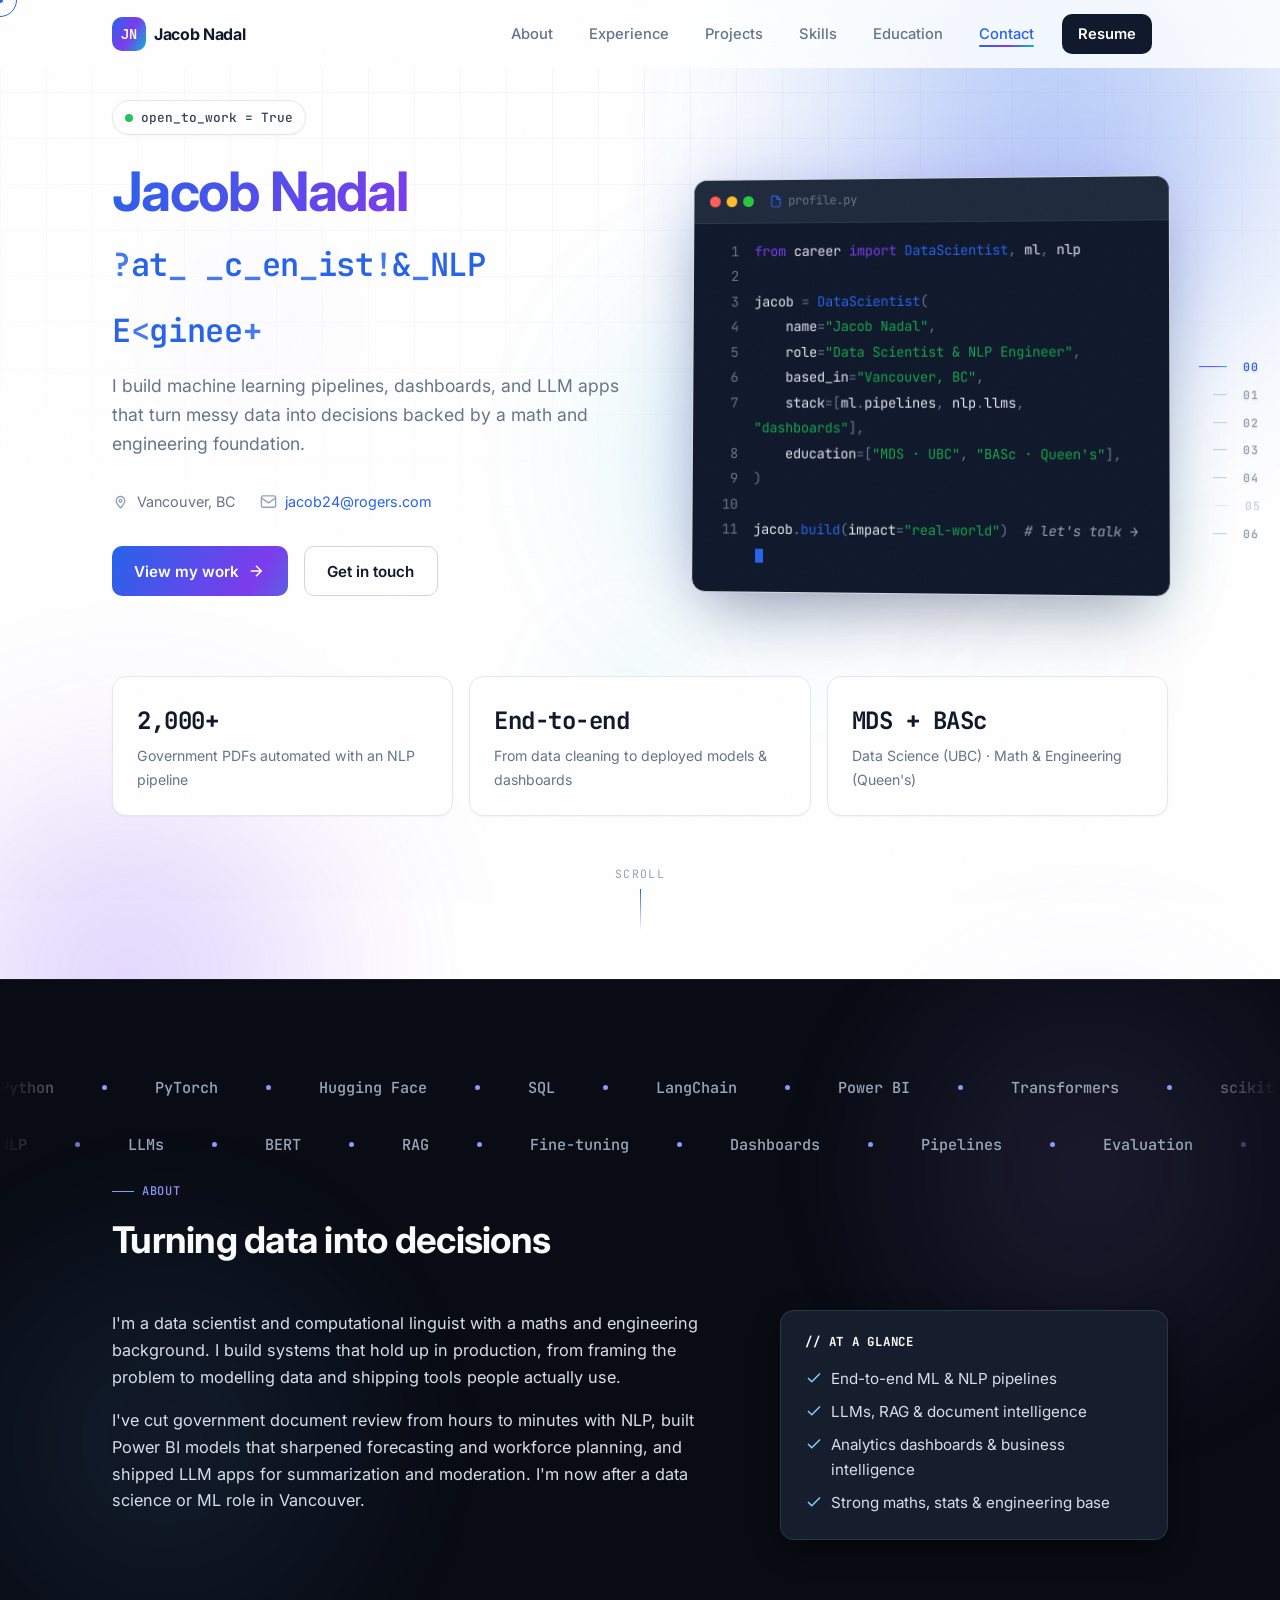
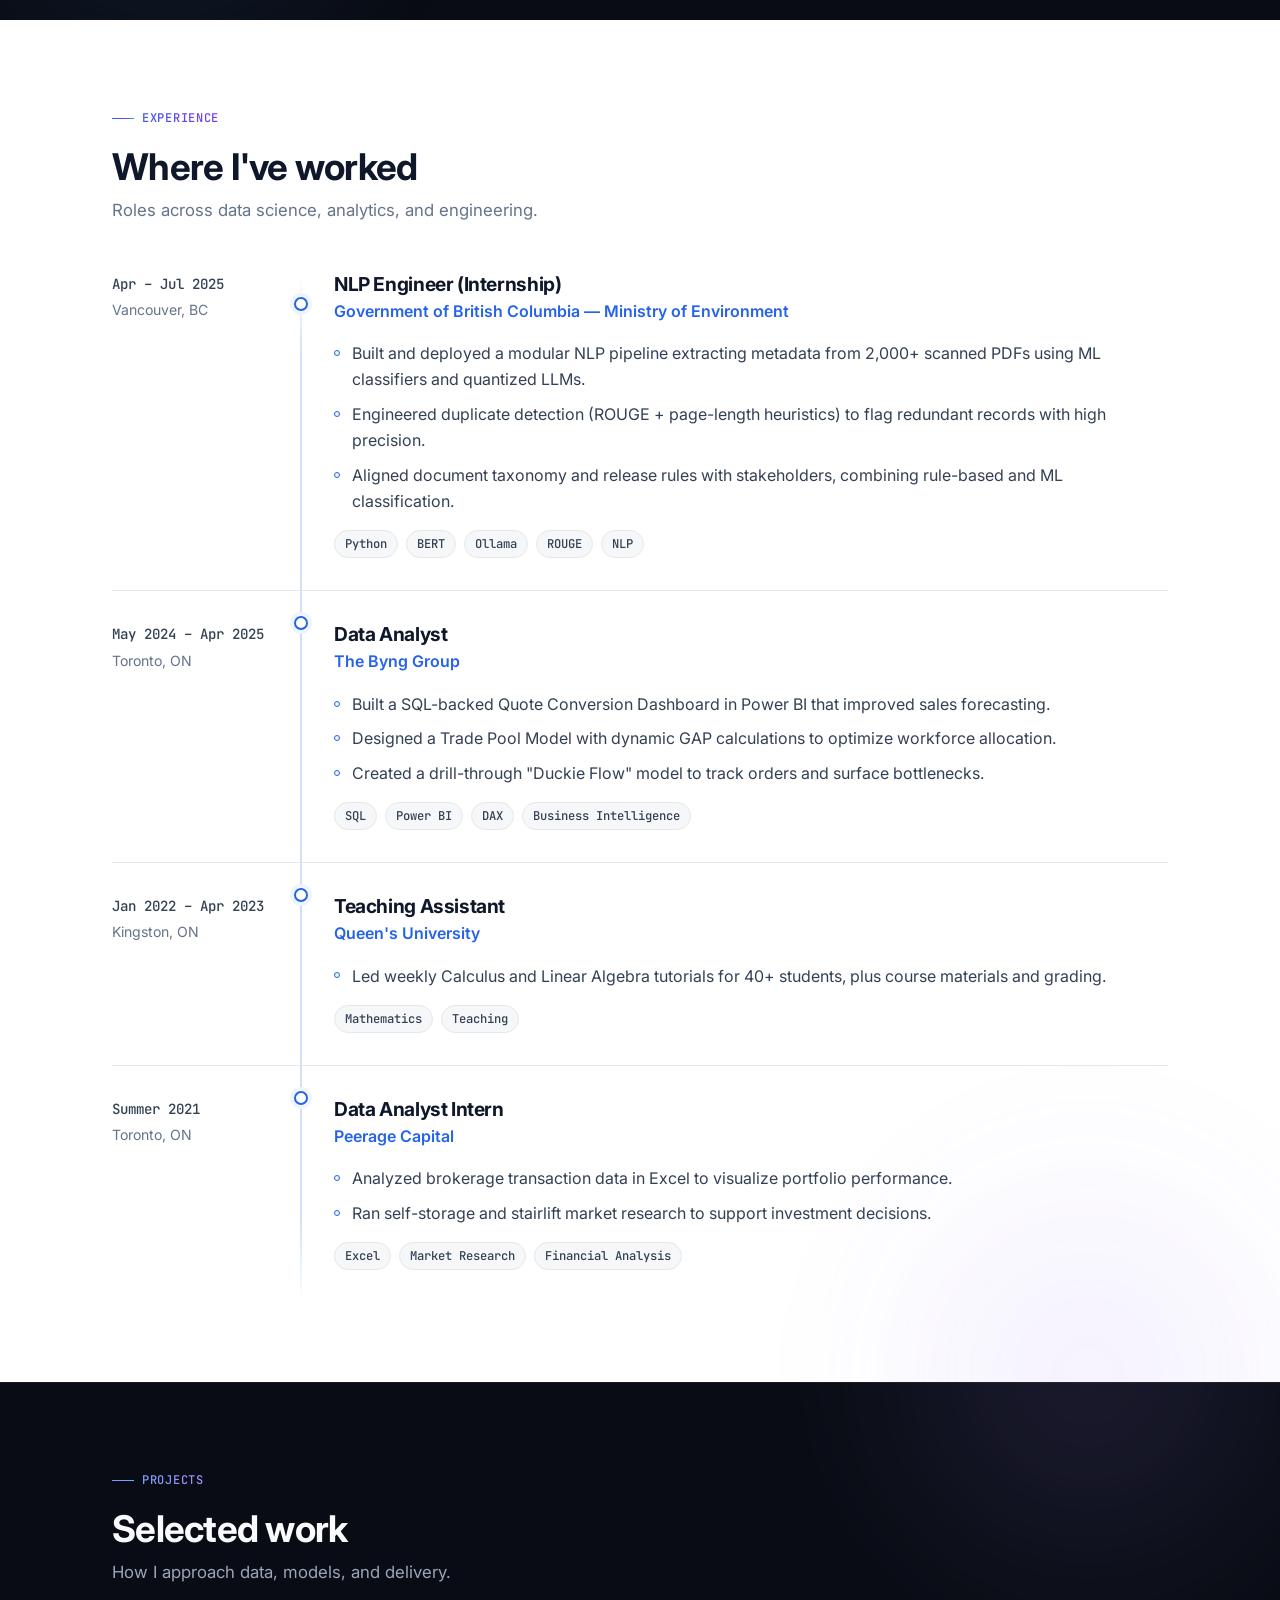
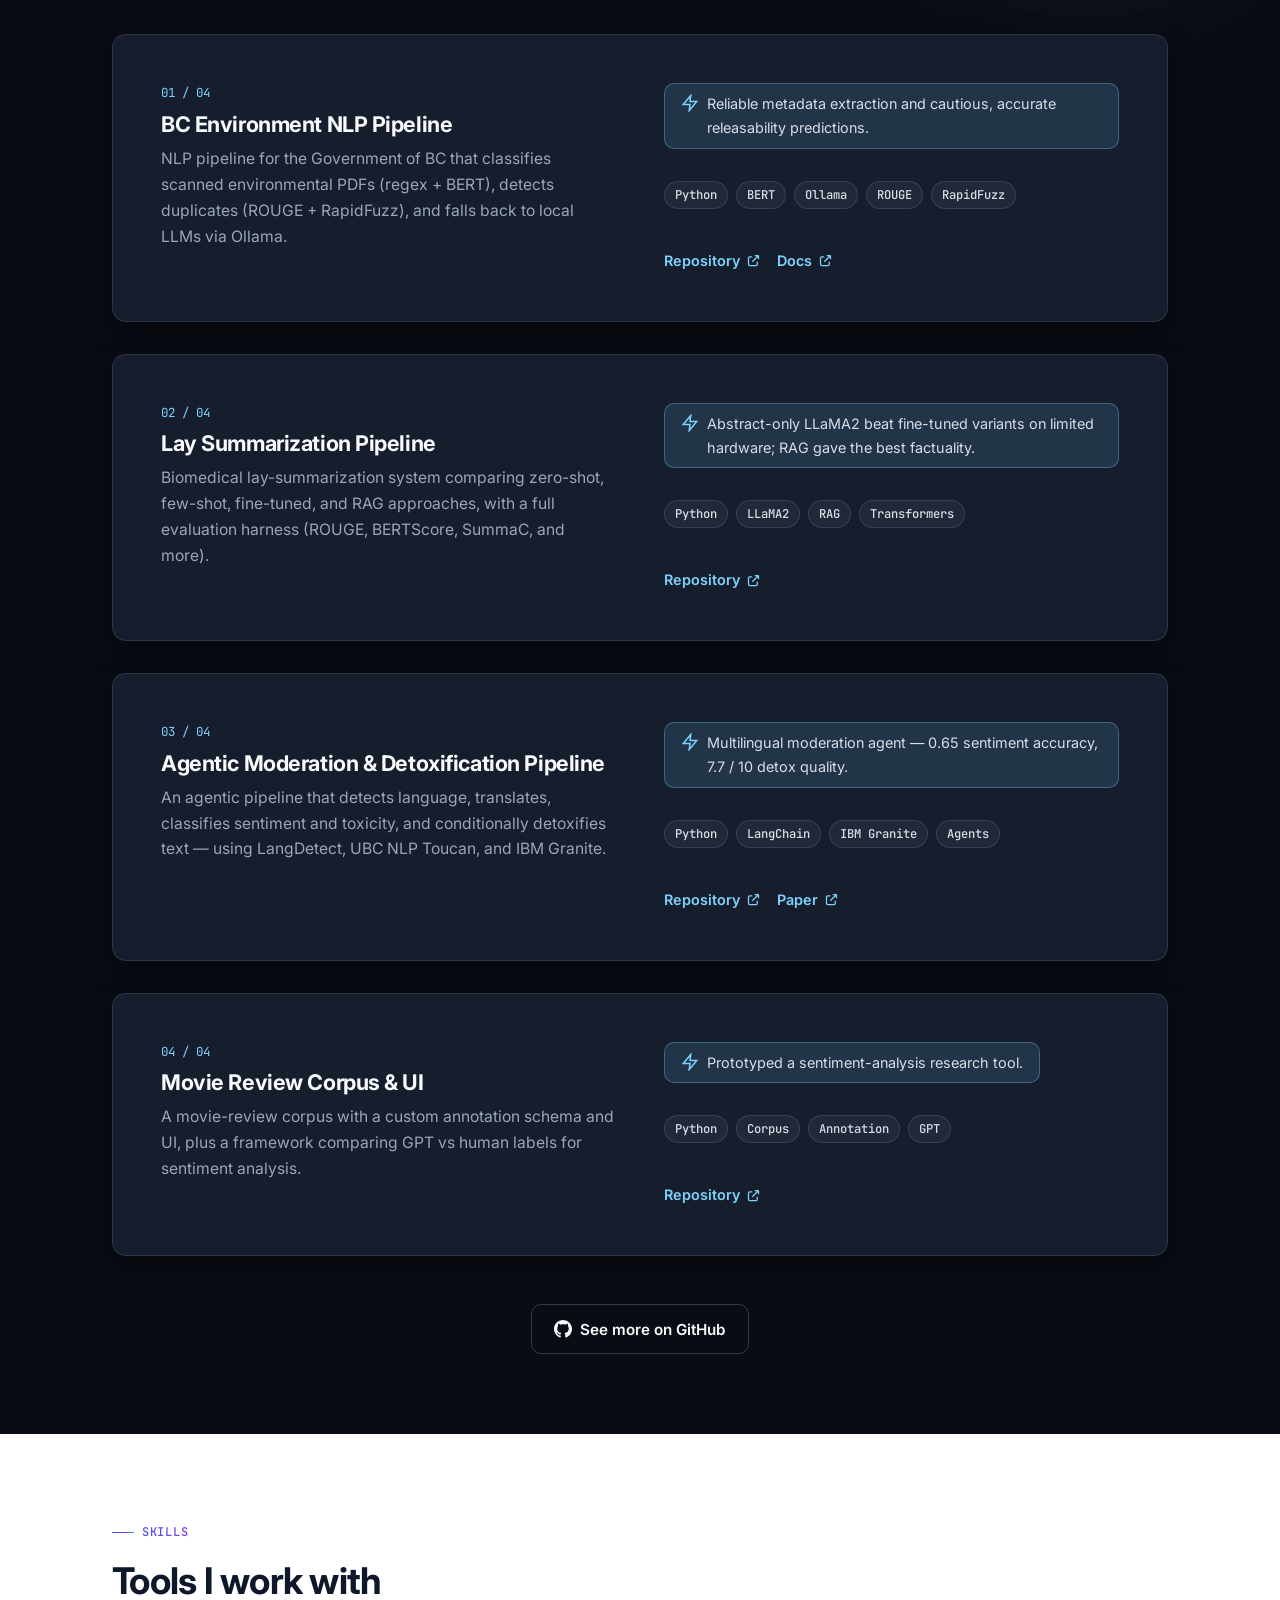
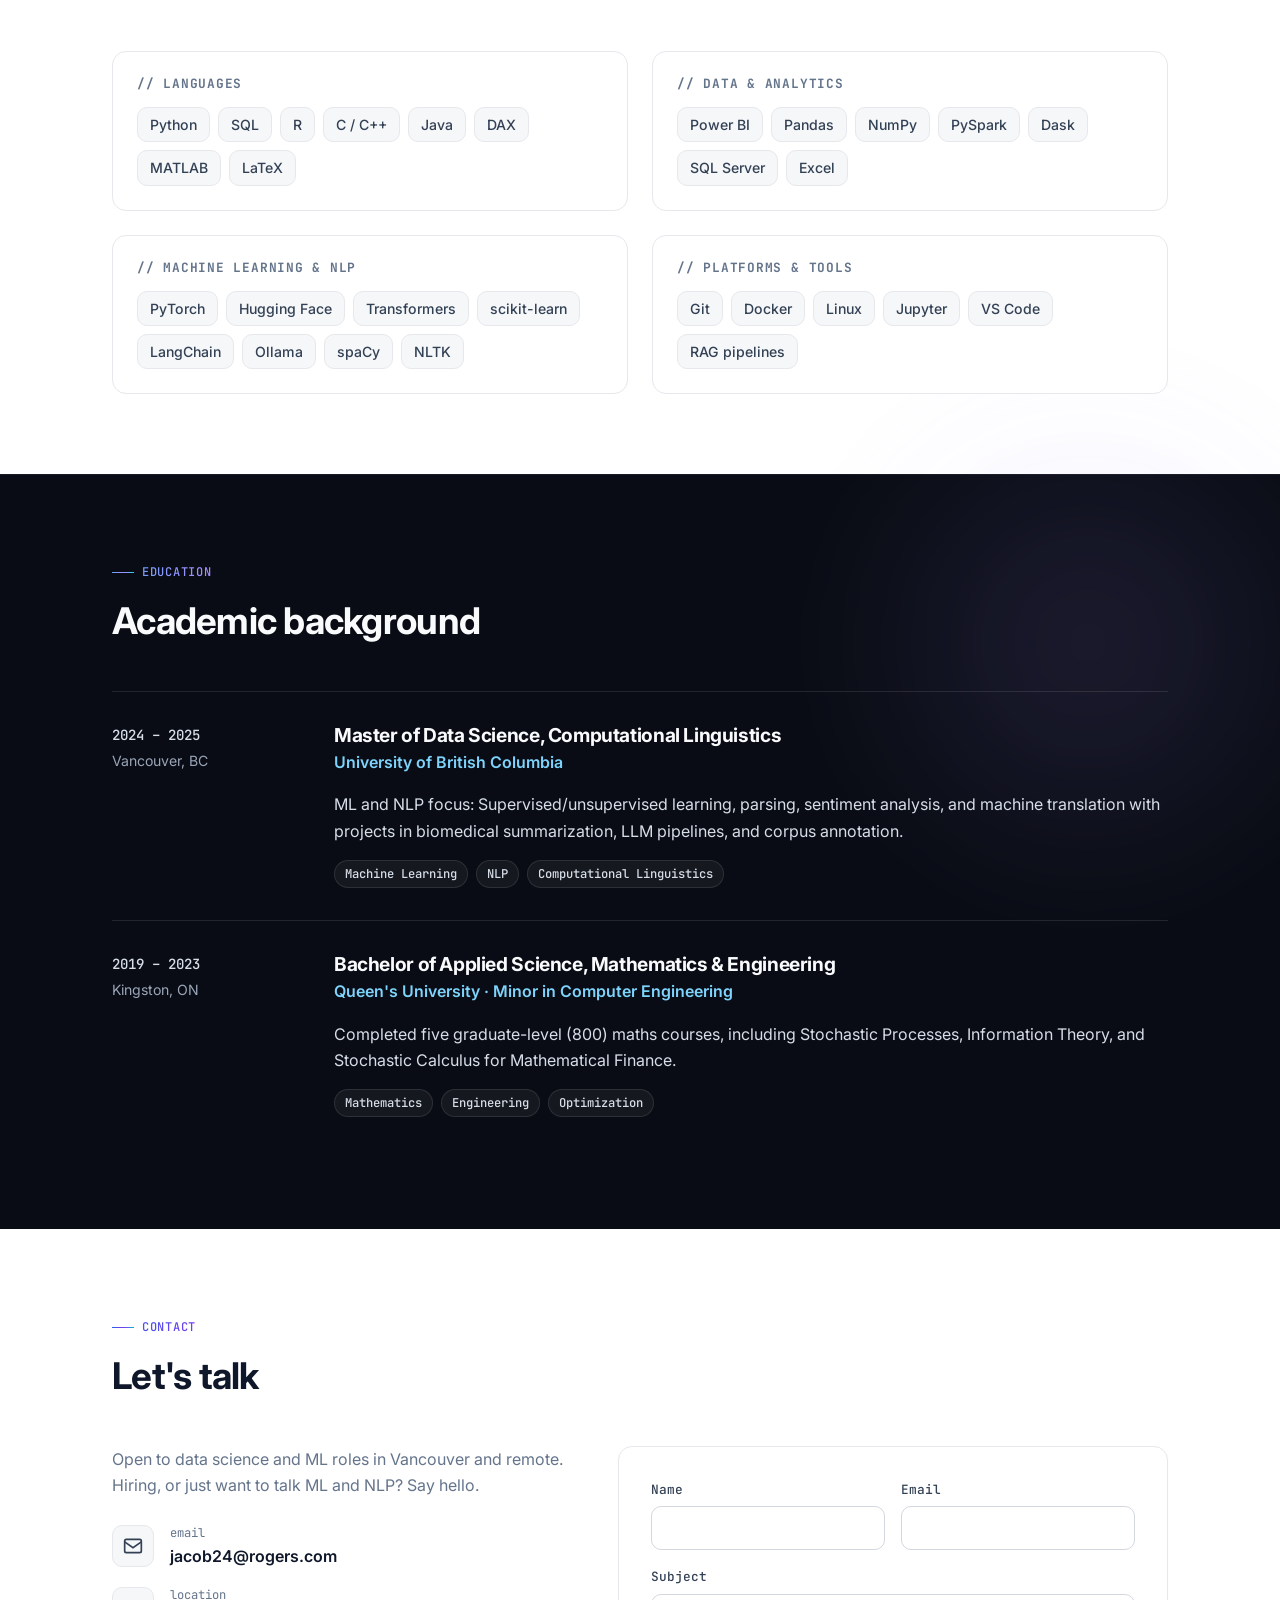
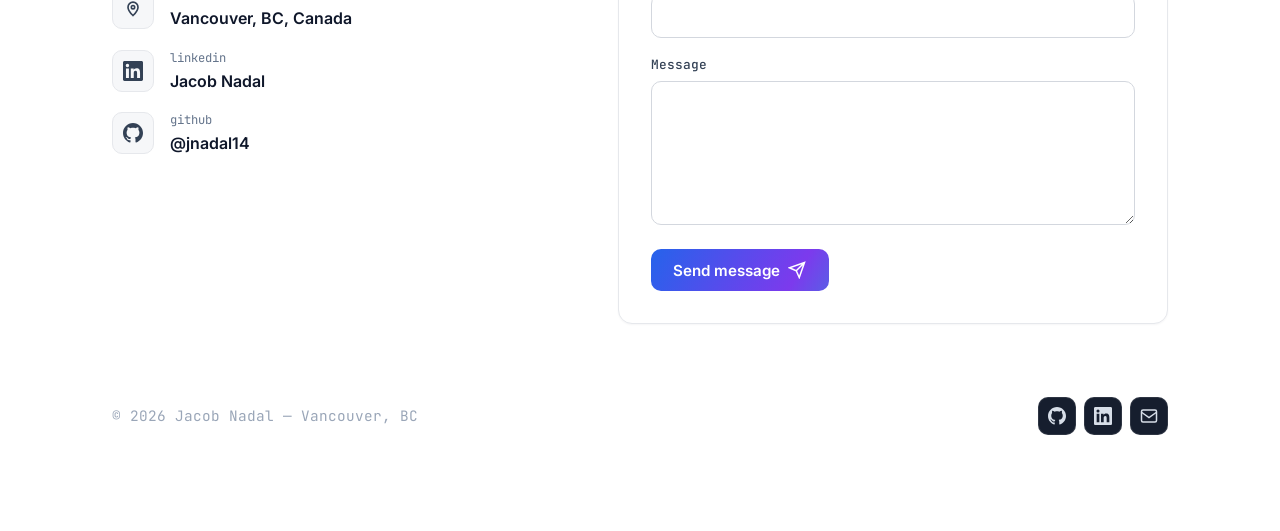
==== commit d3de5a3c: "fixed sticky scroll" ====
--- a/index.html
+++ b/index.html
@@ -25,11 +25,11 @@
         /* Only hide-then-animate on desktop — mobile paints content immediately */
         if (!touch && !reduce) document.documentElement.classList.add('js-anim');
       } catch (e) {}
-      window.scrollTo(0, 0);
+      if (!location.hash) window.scrollTo(0, 0);
     })();
   </script>
   <!-- CSS first for fastest paint -->
-  <link rel="stylesheet" href="styles.min.css?v=5.2.0">
+  <link rel="stylesheet" href="styles.min.css?v=5.3.0">
   <!-- Fonts: desktop only, non-blocking. Mobile uses system fonts (instant). -->
   <script>
     (function () {
@@ -585,6 +585,6 @@
     <svg viewBox="0 0 24 24" fill="none" stroke="currentColor" stroke-width="2"><path d="M18 15l-6-6-6 6"/></svg>
   </button>
 
-  <script src="script.min.js?v=5.2.0" defer></script>
+  <script src="script.min.js?v=5.3.0" defer></script>
 </body>
 </html>
--- a/styles.min.css
+++ b/styles.min.css
@@ -1 +1,2424 @@
-:root{--bg:#ffffff;--bg-subtle:#f6f7f9;--bg-card:#ffffff;--border:#e6e8ec;--border-strong:#d3d7de;--ink-900:#0f172a;--ink-700:#334155;--ink-500:#64748b;--ink-400:#94a3b8;--accent:#2563eb;--accent-dark:#1d4ed8;--accent-soft:#eff4ff;--accent-border:#cfe0ff;--tok-keyword:#7c3aed;--tok-string:#16a34a;--tok-func:#2563eb;--tok-num:#ea580c;--tok-comment:#94a3b8;--tok-punct:#64748b;--tok-var:#0f172a;--editor-bg:#0f172a;--editor-chrome:#1e293b;--editor-ink:#e2e8f0;--editor-gutter:#64748b;--grain-opacity:0.035;--shadow-xs:0 1px 2px rgba(15,23,42,0.04);--shadow-sm:0 1px 3px rgba(15,23,42,0.06),0 1px 2px rgba(15,23,42,0.04);--shadow-md:0 6px 16px rgba(15,23,42,0.08);--shadow-lg:0 16px 40px rgba(15,23,42,0.10);--shadow-editor:0 30px 60px -20px rgba(15,23,42,0.35);--space-xs:0.25rem;--space-sm:0.5rem;--space-md:1rem;--space-lg:1.5rem;--space-xl:2rem;--space-2xl:3rem;--space-3xl:5rem;--radius-sm:0.375rem;--radius-md:0.625rem;--radius-lg:0.875rem;--radius-xl:1.25rem;--radius-full:9999px;--transition:0.25s ease;--ease-out:cubic-bezier(0.16,1,0.3,1);--ease-soft:cubic-bezier(0.33,1,0.68,1);--font:'Inter',-apple-system,BlinkMacSystemFont,'Segoe UI',Roboto,sans-serif;--mono:'JetBrains Mono','SFMono-Regular',ui-monospace,'Menlo','Monaco',monospace;--container:1120px;--header-height:68px}[data-theme='dark']{--bg:#0b0f18;--bg-subtle:#0f1523;--bg-card:#121a2a;--border:#1e293b;--border-strong:#2a3850;--ink-900:#f1f5f9;--ink-700:#cbd5e1;--ink-500:#94a3b8;--ink-400:#64748b;--accent:#60a5fa;--accent-dark:#3b82f6;--accent-soft:rgba(96,165,250,0.12);--accent-border:rgba(96,165,250,0.32);--tok-keyword:#c084fc;--tok-string:#4ade80;--tok-func:#60a5fa;--tok-num:#fbbf24;--tok-comment:#64748b;--tok-punct:#94a3b8;--tok-var:#e2e8f0;--editor-bg:#0a0e17;--editor-chrome:#111a2b;--editor-ink:#e2e8f0;--editor-gutter:#475569;--grain-opacity:0.05;--shadow-xs:0 1px 2px rgba(0,0,0,0.4);--shadow-sm:0 1px 3px rgba(0,0,0,0.5);--shadow-md:0 6px 16px rgba(0,0,0,0.5);--shadow-lg:0 16px 40px rgba(0,0,0,0.55);--shadow-editor:0 30px 60px -20px rgba(0,0,0,0.7)}*,*::before,*::after{margin:0;padding:0;box-sizing:border-box}html{scroll-behavior:auto;font-size:16px;-webkit-text-size-adjust:100%;text-size-adjust:100%;scroll-padding-top:calc(var(--header-height)+12px+env(safe-area-inset-top,0px));overflow-x:clip;max-width:100%}body{font-family:var(--font);background:var(--bg);color:var(--ink-700);line-height:1.65;-webkit-font-smoothing:antialiased;-moz-osx-font-smoothing:grayscale;overflow-x:clip;max-width:100%;width:100%;transition:background 0.4s var(--ease-out),color 0.4s var(--ease-out)}h1,h2,h3,h4,p,li,label,span,a,button,.hero-role,.hero-description,.section-title,.section-subtitle,.project-title,.project-description,.entry-title,.entry-org,.entry-body,.highlight-label,.highlight-value,.contact-item span,.about-copy,.contact-item{overflow-wrap:anywhere;word-wrap:break-word;word-break:break-word;hyphens:auto;max-width:100%}.container,.snap-panel-body,.hero-grid,.hero-copy,.hero-visual,.about-grid,.contact-grid,.skills-grid,.projects-stack,.project-card,.entry,.section-head,.form-group,.contact-form,.section,.hero,#fp-root{min-width:0;max-width:100%}.preload *{transition:none !important}h1,h2,h3,h4{color:var(--ink-900);line-height:1.2;font-weight:700;letter-spacing:-0.02em}a{color:var(--accent);text-decoration:none;transition:color var(--transition)}a:hover{color:var(--accent-dark)}::selection{background:var(--accent-soft);color:var(--accent-dark)}.grain{position:fixed;inset:0;z-index:9998;pointer-events:none;opacity:var(--grain-opacity);background-image:url("data:image/svg+xml,%3Csvg xmlns='http://www.w3.org/2000/svg' width='300' height='300'%3E%3Cfilter id='n'%3E%3CfeTurbulence type='fractalNoise' baseFrequency='0.85' numOctaves='3' stitchTiles='stitch'/%3E%3C/filter%3E%3Crect width='100%25' height='100%25' filter='url(%23n)'/%3E%3C/svg%3E");background-size:300px 300px;animation:grain 8s steps(6) infinite;will-change:background-position}@keyframes grain{0%,100%{background-position:0 0}20%{background-position:-40px 20px}40%{background-position:30px -20px}60%{background-position:-20px 40px}80%{background-position:40px 20px}}.scroll-progress{position:fixed;top:0;left:0;height:2px;width:100%;transform:scaleX(0);transform-origin:0 50%;background:linear-gradient(90deg,var(--accent),var(--accent-dark));z-index:1001;will-change:transform}.cursor-dot,.cursor-ring{position:fixed;top:0;left:0;border-radius:50%;pointer-events:none;z-index:9999;opacity:0;transition:opacity 0.3s ease}.cursor-dot{width:6px;height:6px;background:var(--accent);transform:translate(-50%,-50%)}.cursor-ring{width:34px;height:34px;border:1.5px solid var(--accent);transform:translate(-50%,-50%);transition:opacity 0.3s ease,width 0.25s var(--ease-out),height 0.25s var(--ease-out),background 0.25s ease,border-color 0.25s ease}.cursor-ring.hovering{width:54px;height:54px;background:var(--accent-soft);border-color:transparent}@media (hover:hover) and (pointer:fine){body.has-custom-cursor,body.has-custom-cursor a,body.has-custom-cursor button{cursor:none}}.container{max-width:var(--container);width:100%;margin:0 auto;padding-left:max(1.15rem,env(safe-area-inset-left,0px),clamp(1.15rem,4.5vw,2rem));padding-right:max(1.15rem,env(safe-area-inset-right,0px),clamp(1.15rem,4.5vw,2rem));box-sizing:border-box}.section{padding:var(--space-3xl) 0;border-top:1px solid var(--border)}.section-alt{background:var(--bg-subtle)}.section-head{max-width:640px;margin-bottom:var(--space-2xl)}.eyebrow{display:inline-flex;align-items:center;gap:var(--space-sm);font-family:var(--mono);font-size:0.75rem;font-weight:500;letter-spacing:0.06em;text-transform:uppercase;color:var(--accent);margin-bottom:var(--space-md)}.eyebrow::before{content:'';width:22px;height:1px;background:var(--accent)}.section-title{font-size:clamp(1.7rem,3.4vw,2.3rem);margin-bottom:var(--space-sm)}.section-subtitle{font-size:1.05rem;color:var(--ink-500)}.navbar{position:fixed;top:0;left:0;right:0;height:calc(var(--header-height)+env(safe-area-inset-top,0px));padding-top:env(safe-area-inset-top,0px);padding-left:env(safe-area-inset-left,0px);padding-right:env(safe-area-inset-right,0px);background:color-mix(in srgb,var(--bg) 82%,transparent);backdrop-filter:saturate(180%) blur(14px);-webkit-backdrop-filter:saturate(180%) blur(14px);border-bottom:1px solid transparent;z-index:1000;transition:border-color var(--transition),box-shadow var(--transition),background var(--transition);box-sizing:border-box}.navbar.scrolled{border-bottom-color:var(--border);box-shadow:var(--shadow-xs)}.nav-container{max-width:var(--container);width:100%;margin:0 auto;padding-left:max(1.15rem,clamp(1.15rem,4.5vw,2rem));padding-right:max(1.15rem,clamp(1.15rem,4.5vw,2rem));height:var(--header-height);display:flex;align-items:center;justify-content:space-between;gap:var(--space-md);box-sizing:border-box;min-width:0}.nav-logo{display:flex;align-items:center;gap:var(--space-sm);font-weight:700;color:var(--ink-900);letter-spacing:-0.02em}.logo-mark{width:34px;height:34px;display:grid;place-items:center;border-radius:var(--radius-md);background:var(--ink-900);color:var(--bg);font-size:0.85rem;font-weight:700;font-family:var(--mono)}.nav-links{display:flex;align-items:center;gap:var(--space-xs);margin-left:auto}.nav-link{color:var(--ink-500);font-weight:500;font-size:0.92rem;padding:var(--space-sm) var(--space-md);border-radius:var(--radius-md);transition:color var(--transition),background var(--transition)}.nav-link:hover{color:var(--ink-900);background:var(--bg-subtle)}.nav-link.active{color:var(--accent)}.nav-link.resume-link{color:var(--bg);background:var(--ink-900);margin-left:var(--space-sm);font-weight:600}.nav-link.resume-link:hover{background:var(--accent);color:#fff}.nav-actions{display:flex;align-items:center;gap:var(--space-sm)}.theme-toggle{display:none !important}.nav-toggle{display:none;flex-direction:column;gap:5px;background:none;border:none;cursor:pointer;padding:var(--space-sm)}.nav-toggle span{width:22px;height:2px;background:var(--ink-900);border-radius:var(--radius-full);transition:all var(--transition)}.hero{padding-top:calc(var(--header-height)+env(safe-area-inset-top,0px)+var(--space-2xl));padding-bottom:var(--space-3xl);position:relative;overflow:hidden}img,video,iframe{max-width:100%;height:auto}.hero::before{content:'';position:absolute;inset:0;background:radial-gradient(50rem 26rem at 90% -20%,var(--accent-soft),transparent 60%);z-index:-1}.hero-grid{display:grid;grid-template-columns:1.05fr 0.95fr;gap:var(--space-2xl);align-items:center}.hero-copy,.hero-visual{min-width:0}.hero-status{display:inline-flex;align-items:center;gap:var(--space-sm);font-family:var(--mono);font-size:0.8rem;font-weight:500;color:var(--ink-700);background:var(--bg-card);border:1px solid var(--border);padding:6px 12px;border-radius:var(--radius-full);box-shadow:var(--shadow-xs);margin-bottom:var(--space-lg)}.status-dot{width:8px;height:8px;border-radius:50%;background:#22c55e;box-shadow:0 0 0 0 rgba(34,197,94,0.5);animation:pulse-dot 2.4s infinite}@keyframes pulse-dot{0%{box-shadow:0 0 0 0 rgba(34,197,94,0.5)}70%{box-shadow:0 0 0 8px rgba(34,197,94,0)}100%{box-shadow:0 0 0 0 rgba(34,197,94,0)}}.hero-title{font-size:clamp(2.3rem,5vw,3.4rem);letter-spacing:-0.03em;margin-bottom:var(--space-md)}.hero-role{display:inline;color:var(--accent);font-family:var(--mono);font-size:clamp(1.2rem,3vw,2rem);font-weight:600;letter-spacing:-0.01em;margin-top:var(--space-xs);overflow-wrap:anywhere}.scramble-char{color:var(--accent);opacity:0.85}.hero-description{font-size:1.1rem;color:var(--ink-500);max-width:560px;margin-bottom:var(--space-xl)}.hero-meta{display:flex;flex-wrap:wrap;gap:var(--space-lg);margin-bottom:var(--space-xl);color:var(--ink-500);font-size:0.9rem}.hero-meta-item{display:inline-flex;align-items:center;gap:var(--space-sm)}.hero-meta-item svg{width:17px;height:17px;color:var(--ink-400)}.hero-actions{display:flex;flex-wrap:wrap;gap:var(--space-md)}.code-editor{background:var(--editor-bg);border:1px solid var(--border-strong);border-radius:var(--radius-lg);box-shadow:var(--shadow-editor);overflow:hidden;font-family:var(--mono);transform:perspective(1400px) rotateY(-4deg) rotateX(1.5deg);transition:transform 0.5s var(--ease-out);will-change:transform}.code-editor:hover{transform:perspective(1400px) rotateY(0deg) rotateX(0deg)}.editor-chrome{display:flex;align-items:center;gap:var(--space-md);padding:0.7rem var(--space-md);background:var(--editor-chrome);border-bottom:1px solid rgba(255,255,255,0.06)}.editor-dots{display:flex;gap:6px}.editor-dots span{width:11px;height:11px;border-radius:50%}.editor-dots span:nth-child(1){background:#ff5f56}.editor-dots span:nth-child(2){background:#ffbd2e}.editor-dots span:nth-child(3){background:#27c93f}.editor-file{font-size:0.78rem;color:var(--editor-gutter);display:flex;align-items:center;gap:6px}.editor-file svg{width:13px;height:13px;color:var(--tok-func)}.editor-body{padding:var(--space-md) var(--space-lg) var(--space-lg);font-size:0.86rem;line-height:1.85;color:var(--editor-ink);overflow-x:auto}.code-line{display:flex;gap:var(--space-md);opacity:1;transform:none}.js-anim .code-line{opacity:0;transform:translateY(6px)}.js-anim .code-line.typed,.code-line.typed{opacity:1;transform:none;transition:opacity 0.25s var(--ease-out),transform 0.25s var(--ease-out)}.line-no{width:1.4rem;flex-shrink:0;text-align:right;color:var(--editor-gutter);user-select:none}.code-txt{white-space:pre-wrap;word-break:break-word;overflow-wrap:anywhere;min-width:0}.tok-kw{color:var(--tok-keyword)}.tok-str{color:var(--tok-string)}.tok-fn{color:var(--tok-func)}.tok-num{color:var(--tok-num)}.tok-com{color:var(--tok-comment);font-style:italic}.tok-punct{color:var(--tok-punct)}.tok-var{color:var(--tok-var)}.editor-caret{display:inline-block;width:8px;height:1.05em;background:var(--tok-func);vertical-align:text-bottom;margin-left:2px;animation:caret-blink 1.05s steps(1) infinite}@keyframes caret-blink{50%{opacity:0}}.hero-highlights{display:grid;grid-template-columns:repeat(3,1fr);gap:var(--space-md);margin-top:var(--space-3xl)}.highlight{background:var(--bg-card);border:1px solid var(--border);border-radius:var(--radius-lg);padding:var(--space-lg);box-shadow:var(--shadow-xs)}.highlight-value{font-family:var(--mono);font-size:1.5rem;font-weight:700;color:var(--ink-900);letter-spacing:-0.02em}.highlight-label{font-size:0.88rem;color:var(--ink-500);margin-top:4px}.marquee{border-top:1px solid var(--border);border-bottom:1px solid var(--border);background:var(--bg-subtle);padding:var(--space-md) 0;overflow:hidden;-webkit-mask-image:linear-gradient(90deg,transparent,#000 8%,#000 92%,transparent);mask-image:linear-gradient(90deg,transparent,#000 8%,#000 92%,transparent)}.marquee-track{display:flex;width:max-content;gap:var(--space-2xl);animation:marquee 36s linear infinite}.marquee:hover .marquee-track{animation-play-state:paused}.marquee-item{font-family:var(--mono);font-size:0.95rem;font-weight:500;color:var(--ink-500);display:inline-flex;align-items:center;gap:var(--space-2xl);white-space:nowrap}.marquee-item::after{content:'';width:5px;height:5px;border-radius:50%;background:var(--accent)}@keyframes marquee{to{transform:translateX(-50%)}}.marquee-track{animation-duration:42s}.btn{display:inline-flex;align-items:center;gap:var(--space-sm);padding:0.72rem 1.4rem;border:1px solid transparent;border-radius:var(--radius-md);font-family:inherit;font-size:0.95rem;font-weight:600;cursor:pointer;transition:all var(--transition);white-space:nowrap}.btn-primary{background:var(--accent);color:#fff}.btn-primary:hover{background:var(--accent-dark);color:#fff;box-shadow:var(--shadow-md)}.btn-outline{background:transparent;color:var(--ink-900);border-color:var(--border-strong)}.btn-outline:hover{border-color:var(--ink-900);color:var(--ink-900);box-shadow:var(--shadow-sm)}.btn-icon{width:18px;height:18px;transition:transform var(--transition)}.btn:hover .btn-icon{transform:translateX(3px)}.magnetic{will-change:transform}.about-grid{display:grid;grid-template-columns:1.6fr 1fr;gap:var(--space-2xl);align-items:start}.about-text p{color:var(--ink-700);margin-bottom:var(--space-md);font-size:1.02rem}.about-text p:last-child{margin-bottom:0}.about-aside{background:var(--bg-card);border:1px solid var(--border);border-radius:var(--radius-lg);padding:var(--space-lg);box-shadow:var(--shadow-xs)}.about-aside h3{font-family:var(--mono);font-size:0.78rem;text-transform:uppercase;letter-spacing:0.06em;color:var(--ink-500);margin-bottom:var(--space-md)}.about-aside ul{list-style:none;display:flex;flex-direction:column;gap:var(--space-sm)}.about-aside li{display:flex;gap:var(--space-sm);color:var(--ink-700);font-size:0.95rem}.about-aside li svg{width:18px;height:18px;color:var(--accent);flex-shrink:0;margin-top:3px}.entry{display:grid;grid-template-columns:190px 1fr;gap:var(--space-xl);padding:var(--space-xl) 0;border-top:1px solid var(--border)}.entry:first-of-type{border-top:none;padding-top:0}.entry-side{color:var(--ink-500);font-size:0.88rem}.entry-date{font-family:var(--mono);font-weight:500;color:var(--ink-700)}.entry-location{margin-top:2px}.entry-title{font-size:1.2rem;margin-bottom:2px}.entry-org{color:var(--accent);font-weight:600;margin-bottom:var(--space-md)}.entry-body{color:var(--ink-700)}.entry-body ul{list-style:none;display:flex;flex-direction:column;gap:var(--space-sm)}.entry-body li{position:relative;padding-left:1.15rem}.entry-body li::before{content:'';position:absolute;left:0;top:0.62em;width:6px;height:6px;border-radius:50%;background:var(--accent-soft);border:1px solid var(--accent)}.entry-body p{color:var(--ink-700)}.tag-row{display:flex;flex-wrap:wrap;gap:var(--space-sm);margin-top:var(--space-md)}.tag{font-family:var(--mono);font-size:0.76rem;font-weight:500;color:var(--ink-700);background:var(--bg-subtle);border:1px solid var(--border);padding:3px 10px;border-radius:var(--radius-full)}.section-alt .tag{background:var(--bg)}.projects-grid{display:grid;grid-template-columns:repeat(2,1fr);gap:var(--space-lg)}.project-card{display:flex;flex-direction:column;position:relative;background:var(--bg-card);border:1px solid var(--border);border-radius:var(--radius-lg);padding:var(--space-xl);overflow:hidden;transition:transform 0.3s var(--ease-out),box-shadow var(--transition),border-color var(--transition)}.project-card::after{content:'';position:absolute;inset:0;border-radius:inherit;background:radial-gradient(20rem 20rem at var(--mx,50%) var(--my,0%),var(--accent-soft),transparent 60%);opacity:0;transition:opacity 0.3s ease;pointer-events:none}.project-card:hover{transform:translateY(-4px);box-shadow:var(--shadow-md);border-color:var(--border-strong)}.project-card:hover::after{opacity:1}.project-card>*{position:relative;z-index:1}.project-index{font-family:var(--mono);font-size:0.78rem;color:var(--accent);margin-bottom:var(--space-sm)}.project-title{font-size:1.2rem;margin-bottom:var(--space-sm)}.project-description{color:var(--ink-500);font-size:0.96rem;margin-bottom:var(--space-md)}.project-impact{display:flex;gap:var(--space-sm);font-size:0.9rem;color:var(--ink-700);background:var(--accent-soft);border:1px solid var(--accent-border);border-radius:var(--radius-md);padding:var(--space-sm) var(--space-md);margin-bottom:var(--space-md)}.project-impact svg{width:18px;height:18px;color:var(--accent);flex-shrink:0;margin-top:2px}.project-tech{display:flex;flex-wrap:wrap;gap:var(--space-sm);margin-bottom:var(--space-lg)}.project-links{display:flex;flex-wrap:wrap;gap:var(--space-md);margin-top:auto}.project-link{display:inline-flex;align-items:center;gap:6px;font-size:0.9rem;font-weight:600}.project-link svg{width:15px;height:15px}.projects-cta{margin-top:var(--space-2xl);text-align:center}.skills-grid{display:grid;grid-template-columns:repeat(2,1fr);gap:var(--space-lg)}.skill-group{background:var(--bg-card);border:1px solid var(--border);border-radius:var(--radius-lg);padding:var(--space-lg)}.skill-group h3{font-family:var(--mono);font-size:0.8rem;text-transform:uppercase;letter-spacing:0.06em;color:var(--ink-500);margin-bottom:var(--space-md)}.skill-list{display:flex;flex-wrap:wrap;gap:var(--space-sm)}.skill-list span{font-size:0.88rem;font-weight:500;color:var(--ink-700);background:var(--bg-subtle);border:1px solid var(--border);padding:5px 12px;border-radius:var(--radius-md);transition:all var(--transition)}.skill-list span:hover{color:var(--accent);border-color:var(--accent-border);transform:translateY(-2px)}.contact-grid{display:grid;grid-template-columns:1fr 1.2fr;gap:var(--space-2xl);align-items:start}.contact-intro p{color:var(--ink-500);margin-bottom:var(--space-lg)}.contact-list{display:flex;flex-direction:column;gap:var(--space-md)}.contact-item{display:flex;align-items:center;gap:var(--space-md)}.contact-icon{width:42px;height:42px;display:grid;place-items:center;background:var(--bg-subtle);border:1px solid var(--border);border-radius:var(--radius-md);flex-shrink:0}.contact-icon svg{width:20px;height:20px;color:var(--ink-700)}.contact-item .label{font-family:var(--mono);font-size:0.76rem;color:var(--ink-500)}.contact-item .value{font-weight:600;color:var(--ink-900)}.contact-item a.value:hover{color:var(--accent)}.contact-form{background:var(--bg-card);border:1px solid var(--border);border-radius:var(--radius-lg);padding:var(--space-xl);box-shadow:var(--shadow-xs)}.form-row{display:grid;grid-template-columns:1fr 1fr;gap:var(--space-md)}.form-group{margin-bottom:var(--space-md)}.form-group label{display:block;font-family:var(--mono);font-size:0.8rem;font-weight:500;color:var(--ink-700);margin-bottom:6px}.form-group input,.form-group textarea{width:100%;max-width:100%;box-sizing:border-box;padding:0.7rem 0.85rem;background:var(--bg);border:1px solid var(--border-strong);border-radius:var(--radius-md);color:var(--ink-900);font-family:inherit;font-size:1rem;transition:border-color var(--transition),box-shadow var(--transition)}.form-group input:focus,.form-group textarea:focus{outline:none;border-color:var(--accent);box-shadow:0 0 0 3px var(--accent-soft)}.form-group textarea{resize:vertical;min-height:130px}.footer{border-top:1px solid var(--border);padding:var(--space-xl) 0;background:var(--bg-subtle)}.footer-content{display:flex;align-items:center;justify-content:space-between;gap:var(--space-lg);flex-wrap:wrap}.footer-copy{color:var(--ink-500);font-size:0.9rem;font-family:var(--mono)}.footer-social{display:flex;gap:var(--space-sm)}.footer-social a{width:38px;height:38px;display:grid;place-items:center;background:var(--bg);border:1px solid var(--border);border-radius:var(--radius-md);color:var(--ink-700);transition:all var(--transition)}.footer-social a:hover{color:var(--accent);border-color:var(--accent-border);transform:translateY(-2px)}.footer-social svg{width:18px;height:18px}.back-to-top{position:fixed;bottom:max(var(--space-xl),env(safe-area-inset-bottom,0px));right:max(var(--space-xl),env(safe-area-inset-right,0px));width:44px;height:44px;display:grid;place-items:center;background:var(--ink-900);border:none;border-radius:var(--radius-full);color:var(--bg);cursor:pointer;opacity:0;visibility:hidden;transform:translateY(8px);transition:all var(--transition);z-index:900;box-shadow:var(--shadow-md)}.back-to-top.visible{opacity:1;visibility:visible;transform:translateY(0)}.back-to-top:hover{background:var(--accent);color:#fff}.back-to-top svg{width:20px;height:20px}.reveal{opacity:1;transform:none}.js-anim .reveal{opacity:0;transform:translateY(24px);transition:opacity 0.65s var(--ease-out),transform 0.65s var(--ease-out);transition-delay:calc(var(--i,0) * 70ms)}.js-anim .reveal.in-view,.reveal.in-view{opacity:1;transform:none}.split-word{display:inline-block}.js-anim .split-word{opacity:0;transform:translateY(0.45em);transition:opacity 0.55s var(--ease-out),transform 0.55s var(--ease-out)}.js-anim .in-view .split-word,.in-view .split-word{opacity:1;transform:none}.js-anim .reveal .skill-list span,.js-anim .reveal .tag{opacity:0;transform:translateY(8px);transition:opacity 0.35s var(--ease-out),transform 0.35s var(--ease-out)}.js-anim .reveal.in-view .skill-list span,.js-anim .reveal.in-view .tag,.reveal.in-view .skill-list span,.reveal.in-view .tag{opacity:1;transform:none}.reveal.in-view .skill-list span:nth-child(1),.reveal.in-view .tag:nth-child(1){transition-delay:0.08s}.reveal.in-view .skill-list span:nth-child(2),.reveal.in-view .tag:nth-child(2){transition-delay:0.12s}.reveal.in-view .skill-list span:nth-child(3),.reveal.in-view .tag:nth-child(3){transition-delay:0.16s}.reveal.in-view .skill-list span:nth-child(4),.reveal.in-view .tag:nth-child(4){transition-delay:0.2s}.reveal.in-view .skill-list span:nth-child(5),.reveal.in-view .tag:nth-child(5){transition-delay:0.24s}.reveal.in-view .skill-list span:nth-child(6),.reveal.in-view .tag:nth-child(6){transition-delay:0.28s}.reveal.in-view .skill-list span:nth-child(7),.reveal.in-view .tag:nth-child(7){transition-delay:0.32s}.reveal.in-view .skill-list span:nth-child(8),.reveal.in-view .tag:nth-child(8){transition-delay:0.36s}.reveal.in-view .skill-list span:nth-child(n+9),.reveal.in-view .tag:nth-child(n+9){transition-delay:0.4s}.hero-status,.hero-title,.hero-description,.hero-meta,.hero-actions,.hero-visual{opacity:1;transform:none}.js-anim .hero-status,.js-anim .hero-title,.js-anim .hero-description,.js-anim .hero-meta,.js-anim .hero-actions,.js-anim .hero-visual{opacity:0;transform:translateY(16px);transition:opacity 0.6s var(--ease-out),transform 0.6s var(--ease-out)}.js-anim .hero-status{transition-delay:0.05s}.js-anim .hero-title{transition-delay:0.12s}.js-anim .hero-description{transition-delay:0.2s}.js-anim .hero-meta{transition-delay:0.28s}.js-anim .hero-actions{transition-delay:0.34s}.js-anim .hero-visual{transition-delay:0.18s}.js-anim body.is-ready .hero-status,.js-anim body.is-ready .hero-title,.js-anim body.is-ready .hero-description,.js-anim body.is-ready .hero-meta,.js-anim body.is-ready .hero-actions,.js-anim body.is-ready .hero-visual{opacity:1;transform:none}@media (prefers-reduced-motion:reduce){*,*::before,*::after{animation:none !important;transition:none !important;scroll-behavior:auto !important}.reveal,.split-word,.code-line,.reveal .skill-list span,.reveal .tag{opacity:1 !important;transform:none !important}.grain,.cursor-dot,.cursor-ring{display:none !important}.code-editor{transform:none !important}}@media (max-width:1024px){.hero-grid{grid-template-columns:1fr;gap:var(--space-2xl)}.code-editor{transform:none}.code-editor:hover{transform:none}.hero-visual{max-width:min(600px,100%);width:100%}.hero-highlights{grid-template-columns:1fr}.nav-links{position:fixed;top:calc(var(--header-height)+env(safe-area-inset-top,0px));left:0;right:0;flex-direction:column;align-items:stretch;gap:0;background:var(--bg);border-bottom:1px solid var(--border);padding-top:var(--space-sm);padding-right:max(var(--space-sm),env(safe-area-inset-right,0px));padding-bottom:max(var(--space-sm),env(safe-area-inset-bottom,0px));padding-left:max(var(--space-sm),env(safe-area-inset-left,0px));box-shadow:var(--shadow-lg);transform:translateY(-8px);opacity:0;visibility:hidden;transition:all var(--transition);max-height:calc(100dvh - var(--header-height) - env(safe-area-inset-top,0px));overflow-y:auto}.nav-links.active{transform:translateY(0);opacity:1;visibility:visible}.nav-link{padding:var(--space-md)}.nav-link.resume-link{margin:var(--space-sm) 0 0;text-align:center;justify-content:center}.nav-toggle{display:flex}.nav-toggle.active span:nth-child(1){transform:translateY(7px) rotate(45deg)}.nav-toggle.active span:nth-child(2){opacity:0}.nav-toggle.active span:nth-child(3){transform:translateY(-7px) rotate(-45deg)}.about-grid,.contact-grid,.skills-grid{grid-template-columns:1fr}.entry{grid-template-columns:1fr;gap:var(--space-sm)}.entry-side{display:flex;flex-wrap:wrap;align-items:baseline;gap:var(--space-xs) var(--space-md)}.projects-stack .project-card{grid-template-columns:1fr}.form-row{grid-template-columns:1fr}.cursor-dot,.cursor-ring{display:none}body.has-custom-cursor,body.has-custom-cursor *{cursor:auto !important}}@media (max-width:560px){:root{--space-3xl:3.5rem;--space-2xl:2.25rem}.hero{padding-top:calc(var(--header-height)+env(safe-area-inset-top,0px)+var(--space-xl));padding-bottom:var(--space-2xl)}.hero-title{font-size:clamp(1.85rem,8vw,2.4rem)}.hero-actions{width:100%;flex-direction:column}.hero-actions .btn{width:100%;justify-content:center;min-height:44px}.hero-description{font-size:1rem}.section-title{font-size:clamp(1.45rem,6vw,1.9rem)}.footer-content{flex-direction:column;text-align:center;gap:var(--space-md)}.highlight{padding:var(--space-md)}.code-editor{border-radius:var(--radius-md)}.editor-body{font-size:0.72rem;line-height:1.7;padding:var(--space-sm) var(--space-md) var(--space-md)}.code-line{gap:var(--space-sm)}.line-no{width:1.1rem}.contact-form{padding:var(--space-lg)}.hero-meta{gap:var(--space-md)}.project-tech,.skill-list{flex-wrap:wrap}}@media (max-width:380px){.hero-title{font-size:1.75rem}.hero-role{font-size:1.05rem}.nav-logo span:last-child{display:none}.btn{padding-inline:0.9rem;font-size:0.9rem}.container,.snap-panel-body:not(.container){padding-left:max(0.95rem,env(safe-area-inset-left,0px));padding-right:max(0.95rem,env(safe-area-inset-right,0px))}}@media (max-height:500px) and (orientation:landscape){.hero{padding-top:calc(var(--header-height)+env(safe-area-inset-top,0px)+var(--space-lg));padding-bottom:var(--space-xl);min-height:auto}.hero-highlights{margin-top:var(--space-xl)}.hero-grid{gap:var(--space-xl)}.hero-visual{display:none}.scroll-cue{display:none}}.section{position:relative}.section>.container{position:relative;z-index:1}.section-num{display:none !important}.hero::before{display:none}.aurora{position:absolute;inset:0;z-index:-1;overflow:hidden;pointer-events:none;transition:transform 0.4s var(--ease-out);will-change:transform}.aurora span{position:absolute;border-radius:50%;filter:blur(70px);opacity:0.32;will-change:transform}.aurora .a1{width:48rem;height:48rem;top:-16rem;right:-10rem;background:radial-gradient(circle,var(--accent),transparent 62%);animation:drift1 18s ease-in-out infinite}.aurora .a2{width:40rem;height:40rem;bottom:-20rem;left:-12rem;background:radial-gradient(circle,#8b5cf6,transparent 62%);animation:drift2 24s ease-in-out infinite}.aurora .a3{width:30rem;height:30rem;top:22%;left:42%;background:radial-gradient(circle,#06b6d4,transparent 62%);opacity:0.2;animation:drift1 30s ease-in-out infinite}[data-theme='dark'] .aurora span{opacity:0.2}[data-theme='dark'] .aurora .a3{opacity:0.12}@keyframes drift1{0%,100%{transform:translate(0,0) scale(1)}50%{transform:translate(-3rem,2rem) scale(1.08)}}@keyframes drift2{0%,100%{transform:translate(0,0) scale(1)}50%{transform:translate(3rem,-2rem) scale(1.1)}}.hero-copy{will-change:transform,opacity}.hero-visual{will-change:transform}.projects-stack{position:relative;display:flex;flex-direction:column;gap:var(--space-xl)}.projects-stack .project-card{display:grid;grid-template-columns:1fr 1fr;gap:var(--space-2xl);position:relative !important;top:auto !important;padding:var(--space-2xl);box-shadow:var(--shadow-md);transform:none;opacity:1;transition:box-shadow 0.3s var(--ease-soft),border-color 0.3s ease}.projects-stack .project-card:hover{transform:translateY(-3px)}.project-card-main{min-width:0}.project-card-side{display:flex;flex-direction:column;align-items:flex-start;min-width:0;gap:var(--space-md)}.project-card-side .project-links{margin-top:auto}.projects-stack .project-title{font-size:1.35rem}.projects-stack .project-description{font-size:0.98rem}.reveal[data-dir='left']{transform:translateX(-28px)}.reveal[data-dir='right']{transform:translateX(28px)}.reveal[data-dir='left'].in-view,.reveal[data-dir='right'].in-view{transform:none}@media (max-width:1024px){.reveal[data-dir='left'],.reveal[data-dir='right']{transform:translateY(20px)}}.timeline{position:relative;padding-left:0}.timeline::before{content:'';position:absolute;left:188px;top:0;bottom:0;width:2px;background:linear-gradient( to bottom,transparent,var(--accent-border) 8%,var(--accent-border) 92%,transparent );transform:scaleY(0);transform-origin:top;transition:transform 0.9s var(--ease-out)}.timeline.in-view::before{transform:scaleY(1)}.timeline .entry{position:relative}.timeline .entry::before{content:'';position:absolute;left:182px;top:1.55rem;width:14px;height:14px;border-radius:50%;background:var(--bg);border:2px solid var(--accent);box-shadow:0 0 0 4px var(--accent-soft);opacity:0;transform:scale(0.5);transition:opacity 0.35s var(--ease-out),transform 0.35s var(--ease-out);z-index:1}.timeline .entry.in-view::before{opacity:1;transform:scale(1)}@media (max-width:1024px){.timeline::before{left:6px}.timeline .entry::before{left:0}.timeline .entry{padding-left:1.75rem}}.marquee-band{display:flex;flex-direction:column;gap:0;border-top:1px solid var(--border);border-bottom:1px solid var(--border);background:var(--bg-subtle);overflow:hidden}.marquee-band .marquee{border:none;background:transparent}.marquee-band .marquee.reverse .marquee-track{animation-direction:reverse;animation-duration:48s}.marquee-band .marquee:first-child .marquee-track{animation-duration:40s}@media (prefers-reduced-motion:reduce){.section-num,.aurora{display:none !important}[data-parallax]{transform:none !important}}@media (max-width:768px){.projects-stack{gap:var(--space-lg)}.projects-stack .project-card{grid-template-columns:1fr;gap:var(--space-lg);padding:var(--space-lg)}}@media (max-width:560px){.section-num{font-size:1.25rem;top:0.75rem}}:root{--grad:linear-gradient(120deg,#2563eb 0%,#7c3aed 52%,#06b6d4 100%);--grid-line:rgba(15,23,42,0.045);--glow-1:rgba(37,99,235,0.12);--glow-2:rgba(124,58,237,0.12)}[data-theme='dark']{--grad:linear-gradient(120deg,#60a5fa 0%,#a78bfa 52%,#22d3ee 100%);--grid-line:rgba(255,255,255,0.05);--glow-1:rgba(96,165,250,0.16);--glow-2:rgba(167,139,250,0.16)}body::before{content:'';position:fixed;inset:0;z-index:-3;pointer-events:none;background-image:linear-gradient(var(--grid-line) 1px,transparent 1px),linear-gradient(90deg,var(--grid-line) 1px,transparent 1px);background-size:46px 46px;-webkit-mask-image:radial-gradient(125% 90% at 50% 0%,#000 0%,transparent 72%);mask-image:radial-gradient(125% 90% at 50% 0%,#000 0%,transparent 72%)}.section-alt{overflow:hidden}.section-alt::before,.section-alt::after{content:'';position:absolute;width:44rem;height:44rem;border-radius:50%;filter:blur(50px);z-index:0;pointer-events:none}.section-alt::before{top:-22%;right:-12%;background:radial-gradient(circle,var(--glow-2),transparent 60%)}.section-alt::after{bottom:-25%;left:-14%;background:radial-gradient(circle,var(--glow-1),transparent 60%)}.hero-name,.eyebrow{background:var(--grad);background-size:200% auto;-webkit-background-clip:text;background-clip:text;-webkit-text-fill-color:transparent;color:transparent}.hero-name{display:inline-block;animation:shimmer 9s linear infinite}@keyframes shimmer{to{background-position:200% center}}.eyebrow::before{background:var(--grad)}.logo-mark{background:var(--grad)}.scroll-progress{background:var(--grad)}.marquee-item::after{background:var(--grad)}.btn-primary{background:var(--grad);background-size:160% auto;border:none}.btn-primary:hover{background-position:right center;box-shadow:0 12px 26px -10px var(--glow-2),0 8px 20px -12px var(--glow-1)}.hero-visual{position:relative}.hero-visual::before{content:'';position:absolute;inset:6px;border-radius:var(--radius-lg);background:var(--grad);filter:blur(38px);opacity:0.22;z-index:-1;pointer-events:none}[data-theme='dark'] .hero-visual::before{opacity:0.3}.nav-link{position:relative}.nav-link::after{content:'';position:absolute;left:var(--space-md);right:var(--space-md);bottom:7px;height:2px;border-radius:2px;background:var(--grad);transform:scaleX(0);transform-origin:left;transition:transform 0.3s var(--ease-out)}.nav-link:hover::after,.nav-link.active::after{transform:scaleX(1)}.nav-link.resume-link::after{display:none}.project-link{position:relative}.project-link::after{content:'';position:absolute;left:0;bottom:-3px;width:100%;height:1.5px;border-radius:2px;background:var(--grad);transform:scaleX(0);transform-origin:left;transition:transform 0.3s var(--ease-out)}.project-link:hover::after{transform:scaleX(1)}.project-card{overflow:hidden}.project-card::before{content:'';position:absolute;top:0;left:0;right:0;height:3px;background:var(--grad);transform:scaleX(0);transform-origin:left;transition:transform 0.4s var(--ease-out);z-index:2}.project-card:hover::before{transform:scaleX(1)}@media (max-width:900px){.nav-link::after{display:none}}.section+.section::after,.section+.section-alt::after,.section-alt+.section::after{content:none}.section-seam{position:relative;height:0;z-index:2}.section-seam::before{content:'';position:absolute;left:0;right:0;top:-1px;height:56px;background:linear-gradient(135deg,transparent 48%,var(--bg-subtle) 49%,var(--bg-subtle) 51%,transparent 52%);pointer-events:none;opacity:0.9}.section-seam.invert::before{background:linear-gradient(135deg,transparent 48%,var(--bg) 49%,var(--bg) 51%,transparent 52%)}.float-orbs{position:fixed;inset:0;pointer-events:none;z-index:-2;overflow:hidden}.float-orbs span{position:absolute;border-radius:50%;filter:blur(40px);opacity:0.18;will-change:transform}.float-orbs .o1{width:18rem;height:18rem;top:20%;left:8%;background:radial-gradient(circle,var(--glow-2),transparent 70%);animation:orb-float 18s ease-in-out infinite}.float-orbs .o2{width:22rem;height:22rem;top:55%;right:5%;background:radial-gradient(circle,var(--glow-1),transparent 70%);animation:orb-float 24s ease-in-out infinite reverse}.float-orbs .o3{width:14rem;height:14rem;bottom:10%;left:40%;background:radial-gradient(circle,rgba(6,182,212,0.35),transparent 70%);animation:orb-float 20s ease-in-out infinite}@keyframes orb-float{0%,100%{transform:translate(0,0) scale(1)}33%{transform:translate(24px,-30px) scale(1.08)}66%{transform:translate(-20px,18px) scale(0.94)}}.highlight{position:relative;overflow:hidden;transition:transform 0.5s var(--ease-soft),box-shadow 0.5s var(--ease-soft),border-color 0.3s ease}.highlight::after{content:'';position:absolute;inset:0;background:radial-gradient(18rem 12rem at var(--mx,50%) var(--my,0%),var(--accent-soft),transparent 65%);opacity:0;transition:opacity 0.4s ease;pointer-events:none}.highlight:hover{transform:translateY(-4px);box-shadow:var(--shadow-md);border-color:var(--accent-border)}.highlight:hover::after{opacity:1}.about-aside li{opacity:0;transform:translateX(10px);transition:opacity 0.4s var(--ease-out),transform 0.4s var(--ease-out)}.about-aside.reveal.in-view li{opacity:1;transform:none}.about-aside.reveal.in-view li:nth-child(1){transition-delay:0.08s}.about-aside.reveal.in-view li:nth-child(2){transition-delay:0.14s}.about-aside.reveal.in-view li:nth-child(3){transition-delay:0.2s}.about-aside.reveal.in-view li:nth-child(4){transition-delay:0.26s}.aurora .a1,.aurora .a2,.aurora .a3{filter:blur(80px)}.aurora .a1{opacity:0.42}.aurora .a2{opacity:0.34}.aurora .a3{opacity:0.22}[data-theme='dark'] .aurora .a1{opacity:0.28}[data-theme='dark'] .aurora .a2{opacity:0.24}.scroll-cue{display:flex;flex-direction:column;align-items:center;gap:0.4rem;margin-top:var(--space-2xl);color:var(--ink-400);font-family:var(--mono);font-size:0.72rem;letter-spacing:0.12em;text-transform:uppercase;opacity:0;transition:opacity 0.5s var(--ease-out) 0.7s}body.is-ready .scroll-cue{opacity:1}.scroll-cue-line{width:1px;height:42px;background:linear-gradient(to bottom,var(--accent),transparent);animation:cue-pulse 2.2s var(--ease-soft) infinite}@keyframes cue-pulse{0%,100%{transform:scaleY(0.55);opacity:0.4;transform-origin:top}50%{transform:scaleY(1);opacity:1;transform-origin:top}}@media (prefers-reduced-motion:reduce){.hero-name{animation:none !important}.section-alt::before,.section-alt::after{display:none !important}.float-orbs,.scroll-cue{display:none !important}.hero-status,.hero-title,.hero-description,.hero-meta,.hero-actions,.hero-visual{opacity:1 !important;transform:none !important;transition:none !important}.timeline::before{transform:none !important}}.section-inverse,.marquee-band.inverse,.footer-inverse{--inv-bg:#090c14;--inv-bg-elevated:#121826;--inv-bg-card:#161e2e;--inv-border:rgba(255,255,255,0.1);--inv-border-strong:rgba(255,255,255,0.18);--inv-ink-900:#f8fafc;--inv-ink-700:#d7dee8;--inv-ink-500:#9aa6b8;--inv-ink-400:#6b778c;--inv-accent:#7dd3fc;--inv-accent-soft:rgba(125,211,252,0.12);--inv-accent-border:rgba(125,211,252,0.32);--inv-grad:linear-gradient(120deg,#60a5fa 0%,#a78bfa 52%,#22d3ee 100%);--bg:var(--inv-bg);--bg-subtle:var(--inv-bg-elevated);--bg-card:var(--inv-bg-card);--border:var(--inv-border);--border-strong:var(--inv-border-strong);--ink-900:var(--inv-ink-900);--ink-700:var(--inv-ink-700);--ink-500:var(--inv-ink-500);--ink-400:var(--inv-ink-400);--accent:var(--inv-accent);--accent-dark:#38bdf8;--accent-soft:var(--inv-accent-soft);--accent-border:var(--inv-accent-border);--grad:var(--inv-grad);--glow-1:rgba(96,165,250,0.18);--glow-2:rgba(167,139,250,0.16);--shadow-xs:0 1px 2px rgba(0,0,0,0.35);--shadow-sm:0 1px 3px rgba(0,0,0,0.4);--shadow-md:0 10px 28px rgba(0,0,0,0.45);--shadow-lg:0 20px 48px rgba(0,0,0,0.5);background:var(--inv-bg);color:var(--inv-ink-700);border-color:var(--inv-border)}[data-theme='dark'] .section-inverse,[data-theme='dark'] .marquee-band.inverse,[data-theme='dark'] .footer-inverse{--inv-bg:#f4f6f9;--inv-bg-elevated:#ffffff;--inv-bg-card:#ffffff;--inv-border:rgba(15,23,42,0.1);--inv-border-strong:rgba(15,23,42,0.18);--inv-ink-900:#0f172a;--inv-ink-700:#334155;--inv-ink-500:#64748b;--inv-ink-400:#94a3b8;--inv-accent:#2563eb;--inv-accent-soft:rgba(37,99,235,0.1);--inv-accent-border:rgba(37,99,235,0.28);--inv-grad:linear-gradient(120deg,#2563eb 0%,#7c3aed 52%,#06b6d4 100%);--glow-1:rgba(37,99,235,0.12);--glow-2:rgba(124,58,237,0.12);--shadow-xs:0 1px 2px rgba(15,23,42,0.05);--shadow-sm:0 1px 3px rgba(15,23,42,0.07);--shadow-md:0 8px 22px rgba(15,23,42,0.1);--shadow-lg:0 18px 40px rgba(15,23,42,0.12)}.section-inverse{border-top:none;position:relative;overflow:visible}.section:not(.section-inverse){border-top:1px solid var(--border)}.section.section-inverse+.section:not(.section-inverse),.marquee-band.inverse+.section:not(.section-inverse){border-top:none}.section-inverse::before,.section-inverse::after{content:'';position:absolute;width:40rem;height:40rem;border-radius:50%;filter:blur(60px);z-index:0;pointer-events:none}.section-inverse::before{top:-20%;right:-10%;background:radial-gradient(circle,var(--glow-2),transparent 62%);opacity:0.85}.section-inverse::after{bottom:-22%;left:-12%;background:radial-gradient(circle,var(--glow-1),transparent 62%);opacity:0.7}.section-inverse>.container{position:relative;z-index:1}.section-inverse>.section-num{position:absolute;z-index:0;opacity:0.16}[data-theme='dark'] .section-inverse .section-num{opacity:0.2}.section-inverse h1,.section-inverse h2,.section-inverse h3,.section-inverse .section-title,.section-inverse .entry-title,.section-inverse .project-title,.section-inverse .highlight-value{color:var(--inv-ink-900)}.section-inverse .eyebrow{color:var(--inv-accent)}.section-inverse .eyebrow::before{background:var(--inv-grad)}.section-inverse .project-card,.section-inverse .skill-group,.section-inverse .about-aside,.section-inverse .highlight,.section-inverse .contact-form{background:var(--inv-bg-card);border-color:var(--inv-border);box-shadow:var(--shadow-md)}.section-inverse .tag,.section-inverse .skill-list span{background:rgba(255,255,255,0.05);border-color:var(--inv-border);color:var(--inv-ink-700)}[data-theme='dark'] .section-inverse .tag,[data-theme='dark'] .section-inverse .skill-list span{background:rgba(15,23,42,0.04)}.section-inverse .project-impact{background:var(--inv-accent-soft);border-color:var(--inv-accent-border);color:var(--inv-ink-700)}.section-inverse .btn-outline{color:var(--inv-ink-900);border-color:var(--inv-border-strong)}.section-inverse .btn-outline:hover{border-color:var(--inv-ink-900);color:var(--inv-ink-900);background:rgba(255,255,255,0.04)}[data-theme='dark'] .section-inverse .btn-outline:hover{background:rgba(15,23,42,0.04)}.section-inverse .project-link{color:var(--inv-accent)}.section-inverse .project-link:hover{color:var(--accent-dark)}.section-inverse .timeline::before{background:linear-gradient( to bottom,transparent,var(--inv-accent-border) 8%,var(--inv-accent-border) 92%,transparent )}.section-inverse .timeline .entry::before{background:var(--inv-bg);border-color:var(--inv-accent);box-shadow:0 0 0 4px var(--inv-accent-soft)}.marquee-band.inverse{border-top:none;border-bottom:none;background:var(--inv-bg)}.marquee-band.inverse .marquee-item{color:var(--inv-ink-500)}.marquee-band.inverse .marquee-item::after{background:var(--inv-grad)}.footer-inverse{border-top:none;background:var(--inv-bg)}.footer-inverse .footer-copy{color:var(--inv-ink-500)}.footer-inverse .footer-social a{background:var(--inv-bg-card);border-color:var(--inv-border);color:var(--inv-ink-700)}.footer-inverse .footer-social a:hover{color:var(--inv-accent);border-color:var(--inv-accent-border)}#contact.section{background:var(--bg)}#experience.section,#skills.section,#contact.section{background:var(--bg)}.section-inverse{box-shadow:inset 0 1px 0 rgba(255,255,255,0.06)}[data-theme='dark'] .section-inverse{box-shadow:inset 0 1px 0 rgba(15,23,42,0.06)}#fp-root{display:contents}.fp-wipe{display:none}.snap-panel{position:relative;height:auto;min-height:0;max-height:none;overflow:visible;box-sizing:border-box}.hero.snap-panel{display:flex;flex-direction:column;justify-content:center;padding-top:calc(var(--header-height)+env(safe-area-inset-top,0px)+var(--space-xl));padding-bottom:var(--space-2xl)}.section.snap-panel{padding:var(--space-3xl) 0;display:block}.snap-panel-body{width:100%;max-width:var(--container);margin:0 auto;display:block;box-sizing:border-box}.snap-panel-body:not(.container){padding-left:max(1.15rem,env(safe-area-inset-left,0px),clamp(1.15rem,4.5vw,2rem));padding-right:max(1.15rem,env(safe-area-inset-right,0px),clamp(1.15rem,4.5vw,2rem))}.contact-footer{margin-top:var(--space-2xl);padding:var(--space-lg) 0 max(var(--space-md),env(safe-area-inset-bottom,0px));border-top:1px solid var(--border);background:transparent}.snap-rail{display:none;position:fixed;right:max(1.25rem,env(safe-area-inset-right,0px));top:50%;transform:translateY(-50%);z-index:950;flex-direction:column;gap:0.55rem;pointer-events:none}.snap-rail-item{pointer-events:auto;display:flex;align-items:center;justify-content:flex-end;gap:0.55rem;color:var(--ink-400);text-decoration:none;font-family:var(--mono);font-size:0.72rem;font-weight:500;letter-spacing:0.04em;opacity:0.45;transition:opacity 0.25s var(--ease-out),color 0.25s var(--ease-out),transform 0.25s var(--ease-out);text-shadow:0 1px 2px rgba(0,0,0,0.15)}.snap-rail-item span{min-width:1.4rem;text-align:right}.snap-rail-item em{font-style:normal;max-width:0;overflow:hidden;white-space:nowrap;opacity:0;transition:max-width 0.3s var(--ease-out),opacity 0.25s var(--ease-out)}.snap-rail-item::before{content:'';width:14px;height:1px;background:currentColor;opacity:0.5;transition:width 0.25s var(--ease-out),opacity 0.25s var(--ease-out)}.snap-rail-item:hover,.snap-rail-item.is-active{opacity:1;color:var(--accent);transform:translateX(-2px)}.snap-rail-item:hover em,.snap-rail-item.is-active em{max-width:7rem;opacity:1}.snap-rail-item.is-active::before{width:28px;opacity:1;background:var(--grad)}[data-theme='dark'] .snap-rail-item{text-shadow:0 1px 2px rgba(0,0,0,0.45)}@media (min-width:1100px){.snap-rail{display:flex}body.has-snap .scroll-progress{opacity:0.7}}@media (min-width:1100px) and (max-width:1280px){.snap-rail-item em{display:none}}@media (prefers-reduced-motion:reduce){.snap-rail{display:none !important}}html.is-touch{scroll-behavior:auto !important}html.is-touch,html.is-touch body{font-family:-apple-system,BlinkMacSystemFont,'Segoe UI',Roboto,Helvetica,Arial,sans-serif;overscroll-behavior-y:none}html.is-touch body{transition:none !important}html.is-touch body::before,html.is-touch .grain,html.is-touch .float-orbs,html.is-touch .scroll-progress,html.is-touch .snap-rail,html.is-touch .aurora,html.is-touch .scroll-cue,html.is-touch .fp-wipe,html.is-touch .section-alt::before,html.is-touch .section-alt::after,html.is-touch .hero-visual::before{display:none !important;content:none !important;animation:none !important}html.is-touch .navbar{backdrop-filter:none !important;-webkit-backdrop-filter:none !important;background:var(--bg);transition:none !important;box-shadow:none}html.is-touch .navbar.scrolled{border-bottom-color:var(--border);box-shadow:none}html.is-touch .marquee-track,html.is-touch .marquee-band .marquee-track,html.is-touch .status-dot,html.is-touch .editor-caret,html.is-touch .scroll-cue-line,html.is-touch .hero-name{animation:none !important}html.is-touch .marquee-track{transform:none !important;will-change:auto !important;flex-wrap:wrap;width:100%;max-width:100%;justify-content:center;row-gap:0.65rem;column-gap:1.25rem}html.is-touch .marquee{-webkit-mask-image:none;mask-image:none;overflow:visible}html.is-touch .marquee-band .marquee.reverse{display:none}html.is-touch .hero-copy,html.is-touch .hero-visual,html.is-touch .code-editor,html.is-touch [data-parallax],html.is-touch .project-card,html.is-touch .highlight{transform:none !important;will-change:auto !important;transition:none !important}html.is-touch .timeline::before,html.is-touch .timeline .entry::before{transition:none !important;transform:none !important}html.is-touch .code-editor{box-shadow:var(--shadow-sm)}html.is-touch .project-card,html.is-touch .highlight,html.is-touch .skill-category{box-shadow:none}html.is-touch .section.snap-panel{content-visibility:auto;contain-intrinsic-size:auto 720px}html.is-touch .hero-role,html.is-touch .eyebrow,html.is-touch .code-editor,html.is-touch .editor-body,html.is-touch .highlight-value,html.is-touch .project-index{font-family:ui-monospace,'SF Mono',Menlo,Consolas,monospace}@media (max-width:1024px),(hover:none){body::before,.grain,.float-orbs,.scroll-progress,.aurora,.scroll-cue,.section-alt::before,.section-alt::after,.hero-visual::before{display:none !important}.navbar{backdrop-filter:none !important;-webkit-backdrop-filter:none !important;background:var(--bg);transition:none !important}.marquee-track,.status-dot,.hero-name{animation:none !important}.marquee-track{transform:none !important}.code-editor,[data-parallax],.project-card{transform:none !important;will-change:auto !important}.section.snap-panel{content-visibility:auto;contain-intrinsic-size:auto 720px}}
+:root {
+--bg: #ffffff;
+--bg-subtle: #f6f7f9;
+--bg-card: #ffffff;
+--border: #e6e8ec;
+--border-strong: #d3d7de;
+--ink-900: #0f172a;
+--ink-700: #334155;
+--ink-500: #64748b;
+--ink-400: #94a3b8;
+--accent: #2563eb;
+--accent-dark: #1d4ed8;
+--accent-soft: #eff4ff;
+--accent-border: #cfe0ff;
+--tok-keyword: #7c3aed;
+--tok-string: #16a34a;
+--tok-func: #2563eb;
+--tok-num: #ea580c;
+--tok-comment: #94a3b8;
+--tok-punct: #64748b;
+--tok-var: #0f172a;
+--editor-bg: #0f172a;
+--editor-chrome: #1e293b;
+--editor-ink: #e2e8f0;
+--editor-gutter: #64748b;
+--grain-opacity: 0.035;
+--shadow-xs: 0 1px 2px rgba(15, 23, 42, 0.04);
+--shadow-sm: 0 1px 3px rgba(15, 23, 42, 0.06), 0 1px 2px rgba(15, 23, 42, 0.04);
+--shadow-md: 0 6px 16px rgba(15, 23, 42, 0.08);
+--shadow-lg: 0 16px 40px rgba(15, 23, 42, 0.10);
+--shadow-editor: 0 30px 60px -20px rgba(15, 23, 42, 0.35);
+--space-xs: 0.25rem;
+--space-sm: 0.5rem;
+--space-md: 1rem;
+--space-lg: 1.5rem;
+--space-xl: 2rem;
+--space-2xl: 3rem;
+--space-3xl: 5rem;
+--radius-sm: 0.375rem;
+--radius-md: 0.625rem;
+--radius-lg: 0.875rem;
+--radius-xl: 1.25rem;
+--radius-full: 9999px;
+--transition: 0.25s ease;
+--ease-out: cubic-bezier(0.16, 1, 0.3, 1);
+--ease-soft: cubic-bezier(0.33, 1, 0.68, 1);
+--font: 'Inter', -apple-system, BlinkMacSystemFont, 'Segoe UI', Roboto, sans-serif;
+--mono: 'JetBrains Mono', 'SFMono-Regular', ui-monospace, 'Menlo', 'Monaco', monospace;
+--container: 1120px;
+--header-height: 68px;
+}
+[data-theme='dark'] {
+--bg: #0b0f18;
+--bg-subtle: #0f1523;
+--bg-card: #121a2a;
+--border: #1e293b;
+--border-strong: #2a3850;
+--ink-900: #f1f5f9;
+--ink-700: #cbd5e1;
+--ink-500: #94a3b8;
+--ink-400: #64748b;
+--accent: #60a5fa;
+--accent-dark: #3b82f6;
+--accent-soft: rgba(96, 165, 250, 0.12);
+--accent-border: rgba(96, 165, 250, 0.32);
+--tok-keyword: #c084fc;
+--tok-string: #4ade80;
+--tok-func: #60a5fa;
+--tok-num: #fbbf24;
+--tok-comment: #64748b;
+--tok-punct: #94a3b8;
+--tok-var: #e2e8f0;
+--editor-bg: #0a0e17;
+--editor-chrome: #111a2b;
+--editor-ink: #e2e8f0;
+--editor-gutter: #475569;
+--grain-opacity: 0.05;
+--shadow-xs: 0 1px 2px rgba(0, 0, 0, 0.4);
+--shadow-sm: 0 1px 3px rgba(0, 0, 0, 0.5);
+--shadow-md: 0 6px 16px rgba(0, 0, 0, 0.5);
+--shadow-lg: 0 16px 40px rgba(0, 0, 0, 0.55);
+--shadow-editor: 0 30px 60px -20px rgba(0, 0, 0, 0.7);
+}
+*,
+*::before,
+*::after {
+margin: 0;
+padding: 0;
+box-sizing: border-box;
+}
+html {
+scroll-behavior: auto;
+font-size: 16px;
+-webkit-text-size-adjust: 100%;
+text-size-adjust: 100%;
+scroll-padding-top: calc(var(--header-height) + 12px + env(safe-area-inset-top, 0px));
+overflow-x: clip;
+max-width: 100%;
+}
+body {
+font-family: var(--font);
+background: var(--bg);
+color: var(--ink-700);
+line-height: 1.65;
+-webkit-font-smoothing: antialiased;
+-moz-osx-font-smoothing: grayscale;
+overflow-x: clip;
+max-width: 100%;
+width: 100%;
+transition: background 0.4s var(--ease-out), color 0.4s var(--ease-out);
+}
+h1, h2, h3, h4, p, li, label, span, a, button,
+.hero-role, .hero-description, .section-title, .section-subtitle,
+.project-title, .project-description, .entry-title, .entry-org,
+.entry-body, .highlight-label, .highlight-value, .contact-item span,
+.about-copy, .contact-item {
+overflow-wrap: anywhere;
+word-wrap: break-word;
+word-break: break-word;
+hyphens: auto;
+max-width: 100%;
+}
+.container,
+.snap-panel-body,
+.hero-grid,
+.hero-copy,
+.hero-visual,
+.about-grid,
+.contact-grid,
+.skills-grid,
+.projects-stack,
+.project-card,
+.entry,
+.section-head,
+.form-group,
+.contact-form,
+.section,
+.hero,
+#fp-root {
+min-width: 0;
+max-width: 100%;
+}
+.preload * {
+transition: none !important;
+}
+h1, h2, h3, h4 {
+color: var(--ink-900);
+line-height: 1.2;
+font-weight: 700;
+letter-spacing: -0.02em;
+}
+a {
+color: var(--accent);
+text-decoration: none;
+transition: color var(--transition);
+}
+a:hover {
+color: var(--accent-dark);
+}
+::selection {
+background: var(--accent-soft);
+color: var(--accent-dark);
+}
+.grain {
+position: fixed;
+inset: 0;
+z-index: 9998;
+pointer-events: none;
+opacity: var(--grain-opacity);
+background-image: url("data:image/svg+xml,%3Csvg xmlns='http://www.w3.org/2000/svg' width='300' height='300'%3E%3Cfilter id='n'%3E%3CfeTurbulence type='fractalNoise' baseFrequency='0.85' numOctaves='3' stitchTiles='stitch'/%3E%3C/filter%3E%3Crect width='100%25' height='100%25' filter='url(%23n)'/%3E%3C/svg%3E");
+background-size: 300px 300px;
+animation: grain 8s steps(6) infinite;
+will-change: background-position;
+}
+@keyframes grain {
+0%, 100% { background-position: 0 0; }
+20% { background-position: -40px 20px; }
+40% { background-position: 30px -20px; }
+60% { background-position: -20px 40px; }
+80% { background-position: 40px 20px; }
+}
+.scroll-progress {
+position: fixed;
+top: 0;
+left: 0;
+height: 2px;
+width: 100%;
+transform: scaleX(0);
+transform-origin: 0 50%;
+background: linear-gradient(90deg, var(--accent), var(--accent-dark));
+z-index: 1001;
+will-change: transform;
+}
+.cursor-dot,
+.cursor-ring {
+position: fixed;
+top: 0;
+left: 0;
+border-radius: 50%;
+pointer-events: none;
+z-index: 9999;
+opacity: 0;
+transition: opacity 0.3s ease;
+}
+.cursor-dot {
+width: 6px;
+height: 6px;
+background: var(--accent);
+transform: translate(-50%, -50%);
+}
+.cursor-ring {
+width: 34px;
+height: 34px;
+border: 1.5px solid var(--accent);
+transform: translate(-50%, -50%);
+transition: opacity 0.3s ease, width 0.25s var(--ease-out), height 0.25s var(--ease-out),
+background 0.25s ease, border-color 0.25s ease;
+}
+.cursor-ring.hovering {
+width: 54px;
+height: 54px;
+background: var(--accent-soft);
+border-color: transparent;
+}
+@media (hover: hover) and (pointer: fine) {
+body.has-custom-cursor,
+body.has-custom-cursor a,
+body.has-custom-cursor button {
+cursor: none;
+}
+}
+.container {
+max-width: var(--container);
+width: 100%;
+margin: 0 auto;
+padding-left: max(1.15rem, env(safe-area-inset-left, 0px), clamp(1.15rem, 4.5vw, 2rem));
+padding-right: max(1.15rem, env(safe-area-inset-right, 0px), clamp(1.15rem, 4.5vw, 2rem));
+box-sizing: border-box;
+}
+.section {
+padding: var(--space-3xl) 0;
+border-top: 1px solid var(--border);
+}
+.section-alt {
+background: var(--bg-subtle);
+}
+.section-head {
+max-width: 640px;
+margin-bottom: var(--space-2xl);
+}
+.eyebrow {
+display: inline-flex;
+align-items: center;
+gap: var(--space-sm);
+font-family: var(--mono);
+font-size: 0.75rem;
+font-weight: 500;
+letter-spacing: 0.06em;
+text-transform: uppercase;
+color: var(--accent);
+margin-bottom: var(--space-md);
+}
+.eyebrow::before {
+content: '';
+width: 22px;
+height: 1px;
+background: var(--accent);
+}
+.section-title {
+font-size: clamp(1.7rem, 3.4vw, 2.3rem);
+margin-bottom: var(--space-sm);
+}
+.section-subtitle {
+font-size: 1.05rem;
+color: var(--ink-500);
+}
+.navbar {
+position: fixed;
+top: 0;
+left: 0;
+right: 0;
+height: calc(var(--header-height) + env(safe-area-inset-top, 0px));
+padding-top: env(safe-area-inset-top, 0px);
+padding-left: env(safe-area-inset-left, 0px);
+padding-right: env(safe-area-inset-right, 0px);
+background: color-mix(in srgb, var(--bg) 82%, transparent);
+backdrop-filter: saturate(180%) blur(14px);
+-webkit-backdrop-filter: saturate(180%) blur(14px);
+border-bottom: 1px solid transparent;
+z-index: 1000;
+transition: border-color var(--transition), box-shadow var(--transition), background var(--transition);
+box-sizing: border-box;
+}
+.navbar.scrolled {
+border-bottom-color: var(--border);
+box-shadow: var(--shadow-xs);
+}
+.nav-container {
+max-width: var(--container);
+width: 100%;
+margin: 0 auto;
+padding-left: max(1.15rem, clamp(1.15rem, 4.5vw, 2rem));
+padding-right: max(1.15rem, clamp(1.15rem, 4.5vw, 2rem));
+height: var(--header-height);
+display: flex;
+align-items: center;
+justify-content: space-between;
+gap: var(--space-md);
+box-sizing: border-box;
+min-width: 0;
+}
+.nav-logo {
+display: flex;
+align-items: center;
+gap: var(--space-sm);
+font-weight: 700;
+color: var(--ink-900);
+letter-spacing: -0.02em;
+}
+.logo-mark {
+width: 34px;
+height: 34px;
+display: grid;
+place-items: center;
+border-radius: var(--radius-md);
+background: var(--ink-900);
+color: var(--bg);
+font-size: 0.85rem;
+font-weight: 700;
+font-family: var(--mono);
+}
+.nav-links {
+display: flex;
+align-items: center;
+gap: var(--space-xs);
+margin-left: auto;
+}
+.nav-link {
+color: var(--ink-500);
+font-weight: 500;
+font-size: 0.92rem;
+padding: var(--space-sm) var(--space-md);
+border-radius: var(--radius-md);
+transition: color var(--transition), background var(--transition);
+}
+.nav-link:hover {
+color: var(--ink-900);
+background: var(--bg-subtle);
+}
+.nav-link.active {
+color: var(--accent);
+}
+.nav-link.resume-link {
+color: var(--bg);
+background: var(--ink-900);
+margin-left: var(--space-sm);
+font-weight: 600;
+}
+.nav-link.resume-link:hover {
+background: var(--accent);
+color: #fff;
+}
+.nav-actions {
+display: flex;
+align-items: center;
+gap: var(--space-sm);
+}
+.theme-toggle {
+display: none !important;
+}
+.nav-toggle {
+display: none;
+flex-direction: column;
+gap: 5px;
+background: none;
+border: none;
+cursor: pointer;
+padding: var(--space-sm);
+}
+.nav-toggle span {
+width: 22px;
+height: 2px;
+background: var(--ink-900);
+border-radius: var(--radius-full);
+transition: all var(--transition);
+}
+.hero {
+padding-top: calc(var(--header-height) + env(safe-area-inset-top, 0px) + var(--space-2xl));
+padding-bottom: var(--space-3xl);
+position: relative;
+overflow: hidden;
+}
+img,
+video,
+iframe {
+max-width: 100%;
+height: auto;
+}
+.hero::before {
+content: '';
+position: absolute;
+inset: 0;
+background: radial-gradient(50rem 26rem at 90% -20%, var(--accent-soft), transparent 60%);
+z-index: -1;
+}
+.hero-grid {
+display: grid;
+grid-template-columns: 1.05fr 0.95fr;
+gap: var(--space-2xl);
+align-items: center;
+}
+.hero-copy,
+.hero-visual {
+min-width: 0;
+}
+.hero-status {
+display: inline-flex;
+align-items: center;
+gap: var(--space-sm);
+font-family: var(--mono);
+font-size: 0.8rem;
+font-weight: 500;
+color: var(--ink-700);
+background: var(--bg-card);
+border: 1px solid var(--border);
+padding: 6px 12px;
+border-radius: var(--radius-full);
+box-shadow: var(--shadow-xs);
+margin-bottom: var(--space-lg);
+}
+.status-dot {
+width: 8px;
+height: 8px;
+border-radius: 50%;
+background: #22c55e;
+box-shadow: 0 0 0 0 rgba(34, 197, 94, 0.5);
+animation: pulse-dot 2.4s infinite;
+}
+@keyframes pulse-dot {
+0% { box-shadow: 0 0 0 0 rgba(34, 197, 94, 0.5); }
+70% { box-shadow: 0 0 0 8px rgba(34, 197, 94, 0); }
+100% { box-shadow: 0 0 0 0 rgba(34, 197, 94, 0); }
+}
+.hero-title {
+font-size: clamp(2.3rem, 5vw, 3.4rem);
+letter-spacing: -0.03em;
+margin-bottom: var(--space-md);
+}
+.hero-role {
+display: inline;
+color: var(--accent);
+font-family: var(--mono);
+font-size: clamp(1.2rem, 3vw, 2rem);
+font-weight: 600;
+letter-spacing: -0.01em;
+margin-top: var(--space-xs);
+overflow-wrap: anywhere;
+}
+.scramble-char {
+color: var(--accent);
+opacity: 0.85;
+}
+.hero-description {
+font-size: 1.1rem;
+color: var(--ink-500);
+max-width: 560px;
+margin-bottom: var(--space-xl);
+}
+.hero-meta {
+display: flex;
+flex-wrap: wrap;
+gap: var(--space-lg);
+margin-bottom: var(--space-xl);
+color: var(--ink-500);
+font-size: 0.9rem;
+}
+.hero-meta-item {
+display: inline-flex;
+align-items: center;
+gap: var(--space-sm);
+}
+.hero-meta-item svg {
+width: 17px;
+height: 17px;
+color: var(--ink-400);
+}
+.hero-actions {
+display: flex;
+flex-wrap: wrap;
+gap: var(--space-md);
+}
+.code-editor {
+background: var(--editor-bg);
+border: 1px solid var(--border-strong);
+border-radius: var(--radius-lg);
+box-shadow: var(--shadow-editor);
+overflow: hidden;
+font-family: var(--mono);
+transform: perspective(1400px) rotateY(-4deg) rotateX(1.5deg);
+transition: transform 0.5s var(--ease-out);
+will-change: transform;
+}
+.code-editor:hover {
+transform: perspective(1400px) rotateY(0deg) rotateX(0deg);
+}
+.editor-chrome {
+display: flex;
+align-items: center;
+gap: var(--space-md);
+padding: 0.7rem var(--space-md);
+background: var(--editor-chrome);
+border-bottom: 1px solid rgba(255, 255, 255, 0.06);
+}
+.editor-dots {
+display: flex;
+gap: 6px;
+}
+.editor-dots span {
+width: 11px;
+height: 11px;
+border-radius: 50%;
+}
+.editor-dots span:nth-child(1) { background: #ff5f56; }
+.editor-dots span:nth-child(2) { background: #ffbd2e; }
+.editor-dots span:nth-child(3) { background: #27c93f; }
+.editor-file {
+font-size: 0.78rem;
+color: var(--editor-gutter);
+display: flex;
+align-items: center;
+gap: 6px;
+}
+.editor-file svg {
+width: 13px;
+height: 13px;
+color: var(--tok-func);
+}
+.editor-body {
+padding: var(--space-md) var(--space-lg) var(--space-lg);
+font-size: 0.86rem;
+line-height: 1.85;
+color: var(--editor-ink);
+overflow-x: auto;
+}
+.code-line {
+display: flex;
+gap: var(--space-md);
+opacity: 1;
+transform: none;
+}
+.js-anim .code-line {
+opacity: 0;
+transform: translateY(6px);
+}
+.js-anim .code-line.typed,
+.code-line.typed {
+opacity: 1;
+transform: none;
+transition: opacity 0.25s var(--ease-out), transform 0.25s var(--ease-out);
+}
+.line-no {
+width: 1.4rem;
+flex-shrink: 0;
+text-align: right;
+color: var(--editor-gutter);
+user-select: none;
+}
+.code-txt {
+white-space: pre-wrap;
+word-break: break-word;
+overflow-wrap: anywhere;
+min-width: 0;
+}
+.tok-kw { color: var(--tok-keyword); }
+.tok-str { color: var(--tok-string); }
+.tok-fn { color: var(--tok-func); }
+.tok-num { color: var(--tok-num); }
+.tok-com { color: var(--tok-comment); font-style: italic; }
+.tok-punct { color: var(--tok-punct); }
+.tok-var { color: var(--tok-var); }
+.editor-caret {
+display: inline-block;
+width: 8px;
+height: 1.05em;
+background: var(--tok-func);
+vertical-align: text-bottom;
+margin-left: 2px;
+animation: caret-blink 1.05s steps(1) infinite;
+}
+@keyframes caret-blink {
+50% { opacity: 0; }
+}
+.hero-highlights {
+display: grid;
+grid-template-columns: repeat(3, 1fr);
+gap: var(--space-md);
+margin-top: var(--space-3xl);
+}
+.highlight {
+background: var(--bg-card);
+border: 1px solid var(--border);
+border-radius: var(--radius-lg);
+padding: var(--space-lg);
+box-shadow: var(--shadow-xs);
+}
+.highlight-value {
+font-family: var(--mono);
+font-size: 1.5rem;
+font-weight: 700;
+color: var(--ink-900);
+letter-spacing: -0.02em;
+}
+.highlight-label {
+font-size: 0.88rem;
+color: var(--ink-500);
+margin-top: 4px;
+}
+.marquee {
+border-top: 1px solid var(--border);
+border-bottom: 1px solid var(--border);
+background: var(--bg-subtle);
+padding: var(--space-md) 0;
+overflow: hidden;
+-webkit-mask-image: linear-gradient(90deg, transparent, #000 8%, #000 92%, transparent);
+mask-image: linear-gradient(90deg, transparent, #000 8%, #000 92%, transparent);
+}
+.marquee-track {
+display: flex;
+width: max-content;
+gap: var(--space-2xl);
+animation: marquee 36s linear infinite;
+}
+.marquee:hover .marquee-track {
+animation-play-state: paused;
+}
+.marquee-item {
+font-family: var(--mono);
+font-size: 0.95rem;
+font-weight: 500;
+color: var(--ink-500);
+display: inline-flex;
+align-items: center;
+gap: var(--space-2xl);
+white-space: nowrap;
+}
+.marquee-item::after {
+content: '';
+width: 5px;
+height: 5px;
+border-radius: 50%;
+background: var(--accent);
+}
+@keyframes marquee {
+to { transform: translateX(-50%); }
+}
+.marquee-track {
+animation-duration: 42s;
+}
+.btn {
+display: inline-flex;
+align-items: center;
+gap: var(--space-sm);
+padding: 0.72rem 1.4rem;
+border: 1px solid transparent;
+border-radius: var(--radius-md);
+font-family: inherit;
+font-size: 0.95rem;
+font-weight: 600;
+cursor: pointer;
+transition: all var(--transition);
+white-space: nowrap;
+}
+.btn-primary {
+background: var(--accent);
+color: #fff;
+}
+.btn-primary:hover {
+background: var(--accent-dark);
+color: #fff;
+box-shadow: var(--shadow-md);
+}
+.btn-outline {
+background: transparent;
+color: var(--ink-900);
+border-color: var(--border-strong);
+}
+.btn-outline:hover {
+border-color: var(--ink-900);
+color: var(--ink-900);
+box-shadow: var(--shadow-sm);
+}
+.btn-icon {
+width: 18px;
+height: 18px;
+transition: transform var(--transition);
+}
+.btn:hover .btn-icon {
+transform: translateX(3px);
+}
+.magnetic {
+will-change: transform;
+}
+.about-grid {
+display: grid;
+grid-template-columns: 1.6fr 1fr;
+gap: var(--space-2xl);
+align-items: start;
+}
+.about-text p {
+color: var(--ink-700);
+margin-bottom: var(--space-md);
+font-size: 1.02rem;
+}
+.about-text p:last-child {
+margin-bottom: 0;
+}
+.about-aside {
+background: var(--bg-card);
+border: 1px solid var(--border);
+border-radius: var(--radius-lg);
+padding: var(--space-lg);
+box-shadow: var(--shadow-xs);
+}
+.about-aside h3 {
+font-family: var(--mono);
+font-size: 0.78rem;
+text-transform: uppercase;
+letter-spacing: 0.06em;
+color: var(--ink-500);
+margin-bottom: var(--space-md);
+}
+.about-aside ul {
+list-style: none;
+display: flex;
+flex-direction: column;
+gap: var(--space-sm);
+}
+.about-aside li {
+display: flex;
+gap: var(--space-sm);
+color: var(--ink-700);
+font-size: 0.95rem;
+}
+.about-aside li svg {
+width: 18px;
+height: 18px;
+color: var(--accent);
+flex-shrink: 0;
+margin-top: 3px;
+}
+.entry {
+display: grid;
+grid-template-columns: 190px 1fr;
+gap: var(--space-xl);
+padding: var(--space-xl) 0;
+border-top: 1px solid var(--border);
+}
+.entry:first-of-type {
+border-top: none;
+padding-top: 0;
+}
+.entry-side {
+color: var(--ink-500);
+font-size: 0.88rem;
+}
+.entry-date {
+font-family: var(--mono);
+font-weight: 500;
+color: var(--ink-700);
+}
+.entry-location {
+margin-top: 2px;
+}
+.entry-title {
+font-size: 1.2rem;
+margin-bottom: 2px;
+}
+.entry-org {
+color: var(--accent);
+font-weight: 600;
+margin-bottom: var(--space-md);
+}
+.entry-body {
+color: var(--ink-700);
+}
+.entry-body ul {
+list-style: none;
+display: flex;
+flex-direction: column;
+gap: var(--space-sm);
+}
+.entry-body li {
+position: relative;
+padding-left: 1.15rem;
+}
+.entry-body li::before {
+content: '';
+position: absolute;
+left: 0;
+top: 0.62em;
+width: 6px;
+height: 6px;
+border-radius: 50%;
+background: var(--accent-soft);
+border: 1px solid var(--accent);
+}
+.entry-body p {
+color: var(--ink-700);
+}
+.tag-row {
+display: flex;
+flex-wrap: wrap;
+gap: var(--space-sm);
+margin-top: var(--space-md);
+}
+.tag {
+font-family: var(--mono);
+font-size: 0.76rem;
+font-weight: 500;
+color: var(--ink-700);
+background: var(--bg-subtle);
+border: 1px solid var(--border);
+padding: 3px 10px;
+border-radius: var(--radius-full);
+}
+.section-alt .tag {
+background: var(--bg);
+}
+.projects-grid {
+display: grid;
+grid-template-columns: repeat(2, 1fr);
+gap: var(--space-lg);
+}
+.project-card {
+display: flex;
+flex-direction: column;
+position: relative;
+background: var(--bg-card);
+border: 1px solid var(--border);
+border-radius: var(--radius-lg);
+padding: var(--space-xl);
+overflow: hidden;
+transition: transform 0.3s var(--ease-out), box-shadow var(--transition), border-color var(--transition);
+}
+.project-card::after {
+content: '';
+position: absolute;
+inset: 0;
+border-radius: inherit;
+background: radial-gradient(20rem 20rem at var(--mx, 50%) var(--my, 0%), var(--accent-soft), transparent 60%);
+opacity: 0;
+transition: opacity 0.3s ease;
+pointer-events: none;
+}
+.project-card:hover {
+transform: translateY(-4px);
+box-shadow: var(--shadow-md);
+border-color: var(--border-strong);
+}
+.project-card:hover::after {
+opacity: 1;
+}
+.project-card > * {
+position: relative;
+z-index: 1;
+}
+.project-index {
+font-family: var(--mono);
+font-size: 0.78rem;
+color: var(--accent);
+margin-bottom: var(--space-sm);
+}
+.project-title {
+font-size: 1.2rem;
+margin-bottom: var(--space-sm);
+}
+.project-description {
+color: var(--ink-500);
+font-size: 0.96rem;
+margin-bottom: var(--space-md);
+}
+.project-impact {
+display: flex;
+gap: var(--space-sm);
+font-size: 0.9rem;
+color: var(--ink-700);
+background: var(--accent-soft);
+border: 1px solid var(--accent-border);
+border-radius: var(--radius-md);
+padding: var(--space-sm) var(--space-md);
+margin-bottom: var(--space-md);
+}
+.project-impact svg {
+width: 18px;
+height: 18px;
+color: var(--accent);
+flex-shrink: 0;
+margin-top: 2px;
+}
+.project-tech {
+display: flex;
+flex-wrap: wrap;
+gap: var(--space-sm);
+margin-bottom: var(--space-lg);
+}
+.project-links {
+display: flex;
+flex-wrap: wrap;
+gap: var(--space-md);
+margin-top: auto;
+}
+.project-link {
+display: inline-flex;
+align-items: center;
+gap: 6px;
+font-size: 0.9rem;
+font-weight: 600;
+}
+.project-link svg {
+width: 15px;
+height: 15px;
+}
+.projects-cta {
+margin-top: var(--space-2xl);
+text-align: center;
+}
+.skills-grid {
+display: grid;
+grid-template-columns: repeat(2, 1fr);
+gap: var(--space-lg);
+}
+.skill-group {
+background: var(--bg-card);
+border: 1px solid var(--border);
+border-radius: var(--radius-lg);
+padding: var(--space-lg);
+}
+.skill-group h3 {
+font-family: var(--mono);
+font-size: 0.8rem;
+text-transform: uppercase;
+letter-spacing: 0.06em;
+color: var(--ink-500);
+margin-bottom: var(--space-md);
+}
+.skill-list {
+display: flex;
+flex-wrap: wrap;
+gap: var(--space-sm);
+}
+.skill-list span {
+font-size: 0.88rem;
+font-weight: 500;
+color: var(--ink-700);
+background: var(--bg-subtle);
+border: 1px solid var(--border);
+padding: 5px 12px;
+border-radius: var(--radius-md);
+transition: all var(--transition);
+}
+.skill-list span:hover {
+color: var(--accent);
+border-color: var(--accent-border);
+transform: translateY(-2px);
+}
+.contact-grid {
+display: grid;
+grid-template-columns: 1fr 1.2fr;
+gap: var(--space-2xl);
+align-items: start;
+}
+.contact-intro p {
+color: var(--ink-500);
+margin-bottom: var(--space-lg);
+}
+.contact-list {
+display: flex;
+flex-direction: column;
+gap: var(--space-md);
+}
+.contact-item {
+display: flex;
+align-items: center;
+gap: var(--space-md);
+}
+.contact-icon {
+width: 42px;
+height: 42px;
+display: grid;
+place-items: center;
+background: var(--bg-subtle);
+border: 1px solid var(--border);
+border-radius: var(--radius-md);
+flex-shrink: 0;
+}
+.contact-icon svg {
+width: 20px;
+height: 20px;
+color: var(--ink-700);
+}
+.contact-item .label {
+font-family: var(--mono);
+font-size: 0.76rem;
+color: var(--ink-500);
+}
+.contact-item .value {
+font-weight: 600;
+color: var(--ink-900);
+}
+.contact-item a.value:hover {
+color: var(--accent);
+}
+.contact-form {
+background: var(--bg-card);
+border: 1px solid var(--border);
+border-radius: var(--radius-lg);
+padding: var(--space-xl);
+box-shadow: var(--shadow-xs);
+}
+.form-row {
+display: grid;
+grid-template-columns: 1fr 1fr;
+gap: var(--space-md);
+}
+.form-group {
+margin-bottom: var(--space-md);
+}
+.form-group label {
+display: block;
+font-family: var(--mono);
+font-size: 0.8rem;
+font-weight: 500;
+color: var(--ink-700);
+margin-bottom: 6px;
+}
+.form-group input,
+.form-group textarea {
+width: 100%;
+max-width: 100%;
+box-sizing: border-box;
+padding: 0.7rem 0.85rem;
+background: var(--bg);
+border: 1px solid var(--border-strong);
+border-radius: var(--radius-md);
+color: var(--ink-900);
+font-family: inherit;
+font-size: 1rem;
+transition: border-color var(--transition), box-shadow var(--transition);
+}
+.form-group input:focus,
+.form-group textarea:focus {
+outline: none;
+border-color: var(--accent);
+box-shadow: 0 0 0 3px var(--accent-soft);
+}
+.form-group textarea {
+resize: vertical;
+min-height: 130px;
+}
+.footer {
+border-top: 1px solid var(--border);
+padding: var(--space-xl) 0;
+background: var(--bg-subtle);
+}
+.footer-content {
+display: flex;
+align-items: center;
+justify-content: space-between;
+gap: var(--space-lg);
+flex-wrap: wrap;
+}
+.footer-copy {
+color: var(--ink-500);
+font-size: 0.9rem;
+font-family: var(--mono);
+}
+.footer-social {
+display: flex;
+gap: var(--space-sm);
+}
+.footer-social a {
+width: 38px;
+height: 38px;
+display: grid;
+place-items: center;
+background: var(--bg);
+border: 1px solid var(--border);
+border-radius: var(--radius-md);
+color: var(--ink-700);
+transition: all var(--transition);
+}
+.footer-social a:hover {
+color: var(--accent);
+border-color: var(--accent-border);
+transform: translateY(-2px);
+}
+.footer-social svg {
+width: 18px;
+height: 18px;
+}
+.back-to-top {
+position: fixed;
+bottom: max(var(--space-xl), env(safe-area-inset-bottom, 0px));
+right: max(var(--space-xl), env(safe-area-inset-right, 0px));
+width: 44px;
+height: 44px;
+display: grid;
+place-items: center;
+background: var(--ink-900);
+border: none;
+border-radius: var(--radius-full);
+color: var(--bg);
+cursor: pointer;
+opacity: 0;
+visibility: hidden;
+transform: translateY(8px);
+transition: all var(--transition);
+z-index: 900;
+box-shadow: var(--shadow-md);
+}
+.back-to-top.visible {
+opacity: 1;
+visibility: visible;
+transform: translateY(0);
+}
+.back-to-top:hover {
+background: var(--accent);
+color: #fff;
+}
+.back-to-top svg {
+width: 20px;
+height: 20px;
+}
+.reveal {
+opacity: 1;
+transform: none;
+}
+.js-anim .reveal {
+opacity: 0;
+transform: translateY(24px);
+transition: opacity 0.65s var(--ease-out), transform 0.65s var(--ease-out);
+transition-delay: calc(var(--i, 0) * 70ms);
+}
+.js-anim .reveal.in-view,
+.reveal.in-view {
+opacity: 1;
+transform: none;
+}
+.split-word {
+display: inline-block;
+}
+.js-anim .split-word {
+opacity: 0;
+transform: translateY(0.45em);
+transition: opacity 0.55s var(--ease-out), transform 0.55s var(--ease-out);
+}
+.js-anim .in-view .split-word,
+.in-view .split-word {
+opacity: 1;
+transform: none;
+}
+.js-anim .reveal .skill-list span,
+.js-anim .reveal .tag {
+opacity: 0;
+transform: translateY(8px);
+transition: opacity 0.35s var(--ease-out), transform 0.35s var(--ease-out);
+}
+.js-anim .reveal.in-view .skill-list span,
+.js-anim .reveal.in-view .tag,
+.reveal.in-view .skill-list span,
+.reveal.in-view .tag {
+opacity: 1;
+transform: none;
+}
+.reveal.in-view .skill-list span:nth-child(1), .reveal.in-view .tag:nth-child(1) { transition-delay: 0.08s; }
+.reveal.in-view .skill-list span:nth-child(2), .reveal.in-view .tag:nth-child(2) { transition-delay: 0.12s; }
+.reveal.in-view .skill-list span:nth-child(3), .reveal.in-view .tag:nth-child(3) { transition-delay: 0.16s; }
+.reveal.in-view .skill-list span:nth-child(4), .reveal.in-view .tag:nth-child(4) { transition-delay: 0.2s; }
+.reveal.in-view .skill-list span:nth-child(5), .reveal.in-view .tag:nth-child(5) { transition-delay: 0.24s; }
+.reveal.in-view .skill-list span:nth-child(6), .reveal.in-view .tag:nth-child(6) { transition-delay: 0.28s; }
+.reveal.in-view .skill-list span:nth-child(7), .reveal.in-view .tag:nth-child(7) { transition-delay: 0.32s; }
+.reveal.in-view .skill-list span:nth-child(8), .reveal.in-view .tag:nth-child(8) { transition-delay: 0.36s; }
+.reveal.in-view .skill-list span:nth-child(n + 9), .reveal.in-view .tag:nth-child(n + 9) { transition-delay: 0.4s; }
+.hero-status,
+.hero-title,
+.hero-description,
+.hero-meta,
+.hero-actions,
+.hero-visual {
+opacity: 1;
+transform: none;
+}
+.js-anim .hero-status,
+.js-anim .hero-title,
+.js-anim .hero-description,
+.js-anim .hero-meta,
+.js-anim .hero-actions,
+.js-anim .hero-visual {
+opacity: 0;
+transform: translateY(16px);
+transition: opacity 0.6s var(--ease-out), transform 0.6s var(--ease-out);
+}
+.js-anim .hero-status { transition-delay: 0.05s; }
+.js-anim .hero-title { transition-delay: 0.12s; }
+.js-anim .hero-description { transition-delay: 0.2s; }
+.js-anim .hero-meta { transition-delay: 0.28s; }
+.js-anim .hero-actions { transition-delay: 0.34s; }
+.js-anim .hero-visual { transition-delay: 0.18s; }
+.js-anim body.is-ready .hero-status,
+.js-anim body.is-ready .hero-title,
+.js-anim body.is-ready .hero-description,
+.js-anim body.is-ready .hero-meta,
+.js-anim body.is-ready .hero-actions,
+.js-anim body.is-ready .hero-visual {
+opacity: 1;
+transform: none;
+}
+@media (prefers-reduced-motion: reduce) {
+*,
+*::before,
+*::after {
+animation: none !important;
+transition: none !important;
+scroll-behavior: auto !important;
+}
+.reveal,
+.split-word,
+.code-line,
+.reveal .skill-list span,
+.reveal .tag {
+opacity: 1 !important;
+transform: none !important;
+}
+.grain,
+.cursor-dot,
+.cursor-ring {
+display: none !important;
+}
+.code-editor {
+transform: none !important;
+}
+}
+@media (max-width: 1024px) {
+.hero-grid {
+grid-template-columns: 1fr;
+gap: var(--space-2xl);
+}
+.code-editor {
+transform: none;
+}
+.code-editor:hover {
+transform: none;
+}
+.hero-visual {
+max-width: min(600px, 100%);
+width: 100%;
+}
+.hero-highlights {
+grid-template-columns: 1fr;
+}
+.nav-links {
+position: fixed;
+top: calc(var(--header-height) + env(safe-area-inset-top, 0px));
+left: 0;
+right: 0;
+flex-direction: column;
+align-items: stretch;
+gap: 0;
+background: var(--bg);
+border-bottom: 1px solid var(--border);
+padding-top: var(--space-sm);
+padding-right: max(var(--space-sm), env(safe-area-inset-right, 0px));
+padding-bottom: max(var(--space-sm), env(safe-area-inset-bottom, 0px));
+padding-left: max(var(--space-sm), env(safe-area-inset-left, 0px));
+box-shadow: var(--shadow-lg);
+transform: translateY(-8px);
+opacity: 0;
+visibility: hidden;
+transition: all var(--transition);
+max-height: calc(100dvh - var(--header-height) - env(safe-area-inset-top, 0px));
+overflow-y: auto;
+}
+.nav-links.active {
+transform: translateY(0);
+opacity: 1;
+visibility: visible;
+}
+.nav-link {
+padding: var(--space-md);
+}
+.nav-link.resume-link {
+margin: var(--space-sm) 0 0;
+text-align: center;
+justify-content: center;
+}
+.nav-toggle {
+display: flex;
+}
+.nav-toggle.active span:nth-child(1) {
+transform: translateY(7px) rotate(45deg);
+}
+.nav-toggle.active span:nth-child(2) {
+opacity: 0;
+}
+.nav-toggle.active span:nth-child(3) {
+transform: translateY(-7px) rotate(-45deg);
+}
+.about-grid,
+.contact-grid,
+.skills-grid {
+grid-template-columns: 1fr;
+}
+.entry {
+grid-template-columns: 1fr;
+gap: var(--space-sm);
+}
+.entry-side {
+display: flex;
+flex-wrap: wrap;
+align-items: baseline;
+gap: var(--space-xs) var(--space-md);
+}
+.projects-stack .project-card {
+grid-template-columns: 1fr;
+}
+.form-row {
+grid-template-columns: 1fr;
+}
+.cursor-dot,
+.cursor-ring {
+display: none;
+}
+body.has-custom-cursor,
+body.has-custom-cursor * {
+cursor: auto !important;
+}
+}
+@media (max-width: 560px) {
+:root {
+--space-3xl: 3.5rem;
+--space-2xl: 2.25rem;
+}
+.hero {
+padding-top: calc(var(--header-height) + env(safe-area-inset-top, 0px) + var(--space-xl));
+padding-bottom: var(--space-2xl);
+}
+.hero-title {
+font-size: clamp(1.85rem, 8vw, 2.4rem);
+}
+.hero-actions {
+width: 100%;
+flex-direction: column;
+}
+.hero-actions .btn {
+width: 100%;
+justify-content: center;
+min-height: 44px;
+}
+.hero-description {
+font-size: 1rem;
+}
+.section-title {
+font-size: clamp(1.45rem, 6vw, 1.9rem);
+}
+.footer-content {
+flex-direction: column;
+text-align: center;
+gap: var(--space-md);
+}
+.highlight {
+padding: var(--space-md);
+}
+.code-editor {
+border-radius: var(--radius-md);
+}
+.editor-body {
+font-size: 0.72rem;
+line-height: 1.7;
+padding: var(--space-sm) var(--space-md) var(--space-md);
+}
+.code-line {
+gap: var(--space-sm);
+}
+.line-no {
+width: 1.1rem;
+}
+.contact-form {
+padding: var(--space-lg);
+}
+.hero-meta {
+gap: var(--space-md);
+}
+.project-tech,
+.skill-list {
+flex-wrap: wrap;
+}
+}
+@media (max-width: 380px) {
+.hero-title {
+font-size: 1.75rem;
+}
+.hero-role {
+font-size: 1.05rem;
+}
+.nav-logo span:last-child {
+display: none;
+}
+.btn {
+padding-inline: 0.9rem;
+font-size: 0.9rem;
+}
+.container,
+.snap-panel-body:not(.container) {
+padding-left: max(0.95rem, env(safe-area-inset-left, 0px));
+padding-right: max(0.95rem, env(safe-area-inset-right, 0px));
+}
+}
+@media (max-height: 500px) and (orientation: landscape) {
+.hero {
+padding-top: calc(var(--header-height) + env(safe-area-inset-top, 0px) + var(--space-lg));
+padding-bottom: var(--space-xl);
+min-height: auto;
+}
+.hero-highlights {
+margin-top: var(--space-xl);
+}
+.hero-grid {
+gap: var(--space-xl);
+}
+.hero-visual {
+display: none;
+}
+.scroll-cue {
+display: none;
+}
+}
+.section { position: relative; }
+.section > .container { position: relative; z-index: 1; }
+.section-num {
+display: none !important;
+}
+.hero::before { display: none; }
+.aurora {
+position: absolute;
+inset: 0;
+z-index: -1;
+overflow: hidden;
+pointer-events: none;
+transition: transform 0.4s var(--ease-out);
+will-change: transform;
+}
+.aurora span {
+position: absolute;
+border-radius: 50%;
+filter: blur(70px);
+opacity: 0.32;
+will-change: transform;
+}
+.aurora .a1 { width: 48rem; height: 48rem; top: -16rem; right: -10rem; background: radial-gradient(circle, var(--accent), transparent 62%); animation: drift1 18s ease-in-out infinite; }
+.aurora .a2 { width: 40rem; height: 40rem; bottom: -20rem; left: -12rem; background: radial-gradient(circle, #8b5cf6, transparent 62%); animation: drift2 24s ease-in-out infinite; }
+.aurora .a3 { width: 30rem; height: 30rem; top: 22%; left: 42%; background: radial-gradient(circle, #06b6d4, transparent 62%); opacity: 0.2; animation: drift1 30s ease-in-out infinite; }
+[data-theme='dark'] .aurora span { opacity: 0.2; }
+[data-theme='dark'] .aurora .a3 { opacity: 0.12; }
+@keyframes drift1 {
+0%, 100% { transform: translate(0, 0) scale(1); }
+50% { transform: translate(-3rem, 2rem) scale(1.08); }
+}
+@keyframes drift2 {
+0%, 100% { transform: translate(0, 0) scale(1); }
+50% { transform: translate(3rem, -2rem) scale(1.1); }
+}
+.hero-copy { will-change: transform, opacity; }
+.hero-visual { will-change: transform; }
+.projects-stack {
+position: relative;
+display: flex;
+flex-direction: column;
+gap: var(--space-xl);
+}
+.projects-stack .project-card {
+display: grid;
+grid-template-columns: 1fr 1fr;
+gap: var(--space-2xl);
+position: relative !important;
+top: auto !important;
+padding: var(--space-2xl);
+box-shadow: var(--shadow-md);
+transform: none;
+opacity: 1;
+transition:
+box-shadow 0.3s var(--ease-soft),
+border-color 0.3s ease;
+}
+.projects-stack .project-card:hover {
+transform: translateY(-3px);
+}
+.project-card-main { min-width: 0; }
+.project-card-side {
+display: flex;
+flex-direction: column;
+align-items: flex-start;
+min-width: 0;
+gap: var(--space-md);
+}
+.project-card-side .project-links { margin-top: auto; }
+.projects-stack .project-title { font-size: 1.35rem; }
+.projects-stack .project-description { font-size: 0.98rem; }
+.reveal[data-dir='left'] { transform: translateX(-28px); }
+.reveal[data-dir='right'] { transform: translateX(28px); }
+.reveal[data-dir='left'].in-view,
+.reveal[data-dir='right'].in-view { transform: none; }
+@media (max-width: 1024px) {
+.reveal[data-dir='left'],
+.reveal[data-dir='right'] {
+transform: translateY(20px);
+}
+}
+.timeline {
+position: relative;
+padding-left: 0;
+}
+.timeline::before {
+content: '';
+position: absolute;
+left: 188px;
+top: 0;
+bottom: 0;
+width: 2px;
+background: linear-gradient(
+to bottom,
+transparent,
+var(--accent-border) 8%,
+var(--accent-border) 92%,
+transparent
+);
+transform: scaleY(0);
+transform-origin: top;
+transition: transform 0.9s var(--ease-out);
+}
+.timeline.in-view::before {
+transform: scaleY(1);
+}
+.timeline .entry {
+position: relative;
+}
+.timeline .entry::before {
+content: '';
+position: absolute;
+left: 182px;
+top: 1.55rem;
+width: 14px;
+height: 14px;
+border-radius: 50%;
+background: var(--bg);
+border: 2px solid var(--accent);
+box-shadow: 0 0 0 4px var(--accent-soft);
+opacity: 0;
+transform: scale(0.5);
+transition: opacity 0.35s var(--ease-out), transform 0.35s var(--ease-out);
+z-index: 1;
+}
+.timeline .entry.in-view::before {
+opacity: 1;
+transform: scale(1);
+}
+@media (max-width: 1024px) {
+.timeline::before {
+left: 6px;
+}
+.timeline .entry::before {
+left: 0;
+}
+.timeline .entry {
+padding-left: 1.75rem;
+}
+}
+.marquee-band {
+display: flex;
+flex-direction: column;
+gap: 0;
+border-top: 1px solid var(--border);
+border-bottom: 1px solid var(--border);
+background: var(--bg-subtle);
+overflow: hidden;
+}
+.marquee-band .marquee {
+border: none;
+background: transparent;
+}
+.marquee-band .marquee.reverse .marquee-track {
+animation-direction: reverse;
+animation-duration: 48s;
+}
+.marquee-band .marquee:first-child .marquee-track {
+animation-duration: 40s;
+}
+@media (prefers-reduced-motion: reduce) {
+.section-num,
+.aurora { display: none !important; }
+[data-parallax] { transform: none !important; }
+}
+@media (max-width: 768px) {
+.projects-stack {
+gap: var(--space-lg);
+}
+.projects-stack .project-card {
+grid-template-columns: 1fr;
+gap: var(--space-lg);
+padding: var(--space-lg);
+}
+}
+@media (max-width: 560px) {
+.section-num {
+font-size: 1.25rem;
+top: 0.75rem;
+}
+}
+:root {
+--grad: linear-gradient(120deg, #2563eb 0%, #7c3aed 52%, #06b6d4 100%);
+--grid-line: rgba(15, 23, 42, 0.045);
+--glow-1: rgba(37, 99, 235, 0.12);
+--glow-2: rgba(124, 58, 237, 0.12);
+}
+[data-theme='dark'] {
+--grad: linear-gradient(120deg, #60a5fa 0%, #a78bfa 52%, #22d3ee 100%);
+--grid-line: rgba(255, 255, 255, 0.05);
+--glow-1: rgba(96, 165, 250, 0.16);
+--glow-2: rgba(167, 139, 250, 0.16);
+}
+body::before {
+content: '';
+position: fixed;
+inset: 0;
+z-index: -3;
+pointer-events: none;
+background-image:
+linear-gradient(var(--grid-line) 1px, transparent 1px),
+linear-gradient(90deg, var(--grid-line) 1px, transparent 1px);
+background-size: 46px 46px;
+-webkit-mask-image: radial-gradient(125% 90% at 50% 0%, #000 0%, transparent 72%);
+mask-image: radial-gradient(125% 90% at 50% 0%, #000 0%, transparent 72%);
+}
+.section-alt { overflow: hidden; }
+.section-alt::before,
+.section-alt::after {
+content: '';
+position: absolute;
+width: 44rem;
+height: 44rem;
+border-radius: 50%;
+filter: blur(50px);
+z-index: 0;
+pointer-events: none;
+}
+.section-alt::before {
+top: -22%;
+right: -12%;
+background: radial-gradient(circle, var(--glow-2), transparent 60%);
+}
+.section-alt::after {
+bottom: -25%;
+left: -14%;
+background: radial-gradient(circle, var(--glow-1), transparent 60%);
+}
+.hero-name,
+.eyebrow {
+background: var(--grad);
+background-size: 200% auto;
+-webkit-background-clip: text;
+background-clip: text;
+-webkit-text-fill-color: transparent;
+color: transparent;
+}
+.hero-name {
+display: inline-block;
+animation: shimmer 9s linear infinite;
+}
+@keyframes shimmer {
+to { background-position: 200% center; }
+}
+.eyebrow::before { background: var(--grad); }
+.logo-mark { background: var(--grad); }
+.scroll-progress { background: var(--grad); }
+.marquee-item::after { background: var(--grad); }
+.btn-primary {
+background: var(--grad);
+background-size: 160% auto;
+border: none;
+}
+.btn-primary:hover {
+background-position: right center;
+box-shadow: 0 12px 26px -10px var(--glow-2), 0 8px 20px -12px var(--glow-1);
+}
+.hero-visual { position: relative; }
+.hero-visual::before {
+content: '';
+position: absolute;
+inset: 6px;
+border-radius: var(--radius-lg);
+background: var(--grad);
+filter: blur(38px);
+opacity: 0.22;
+z-index: -1;
+pointer-events: none;
+}
+[data-theme='dark'] .hero-visual::before { opacity: 0.3; }
+.nav-link {
+position: relative;
+}
+.nav-link::after {
+content: '';
+position: absolute;
+left: var(--space-md);
+right: var(--space-md);
+bottom: 7px;
+height: 2px;
+border-radius: 2px;
+background: var(--grad);
+transform: scaleX(0);
+transform-origin: left;
+transition: transform 0.3s var(--ease-out);
+}
+.nav-link:hover::after,
+.nav-link.active::after { transform: scaleX(1); }
+.nav-link.resume-link::after { display: none; }
+.project-link {
+position: relative;
+}
+.project-link::after {
+content: '';
+position: absolute;
+left: 0;
+bottom: -3px;
+width: 100%;
+height: 1.5px;
+border-radius: 2px;
+background: var(--grad);
+transform: scaleX(0);
+transform-origin: left;
+transition: transform 0.3s var(--ease-out);
+}
+.project-link:hover::after { transform: scaleX(1); }
+.project-card { overflow: hidden; }
+.project-card::before {
+content: '';
+position: absolute;
+top: 0;
+left: 0;
+right: 0;
+height: 3px;
+background: var(--grad);
+transform: scaleX(0);
+transform-origin: left;
+transition: transform 0.4s var(--ease-out);
+z-index: 2;
+}
+.project-card:hover::before { transform: scaleX(1); }
+@media (max-width: 900px) {
+.nav-link::after { display: none; }
+}
+.section + .section::after,
+.section + .section-alt::after,
+.section-alt + .section::after {
+content: none;
+}
+.section-seam {
+position: relative;
+height: 0;
+z-index: 2;
+}
+.section-seam::before {
+content: '';
+position: absolute;
+left: 0;
+right: 0;
+top: -1px;
+height: 56px;
+background: linear-gradient(135deg, transparent 48%, var(--bg-subtle) 49%, var(--bg-subtle) 51%, transparent 52%);
+pointer-events: none;
+opacity: 0.9;
+}
+.section-seam.invert::before {
+background: linear-gradient(135deg, transparent 48%, var(--bg) 49%, var(--bg) 51%, transparent 52%);
+}
+.float-orbs {
+position: fixed;
+inset: 0;
+pointer-events: none;
+z-index: -2;
+overflow: hidden;
+}
+.float-orbs span {
+position: absolute;
+border-radius: 50%;
+filter: blur(40px);
+opacity: 0.18;
+will-change: transform;
+}
+.float-orbs .o1 {
+width: 18rem;
+height: 18rem;
+top: 20%;
+left: 8%;
+background: radial-gradient(circle, var(--glow-2), transparent 70%);
+animation: orb-float 18s ease-in-out infinite;
+}
+.float-orbs .o2 {
+width: 22rem;
+height: 22rem;
+top: 55%;
+right: 5%;
+background: radial-gradient(circle, var(--glow-1), transparent 70%);
+animation: orb-float 24s ease-in-out infinite reverse;
+}
+.float-orbs .o3 {
+width: 14rem;
+height: 14rem;
+bottom: 10%;
+left: 40%;
+background: radial-gradient(circle, rgba(6, 182, 212, 0.35), transparent 70%);
+animation: orb-float 20s ease-in-out infinite;
+}
+@keyframes orb-float {
+0%, 100% { transform: translate(0, 0) scale(1); }
+33% { transform: translate(24px, -30px) scale(1.08); }
+66% { transform: translate(-20px, 18px) scale(0.94); }
+}
+.highlight {
+position: relative;
+overflow: hidden;
+transition: transform 0.5s var(--ease-soft), box-shadow 0.5s var(--ease-soft), border-color 0.3s ease;
+}
+.highlight::after {
+content: '';
+position: absolute;
+inset: 0;
+background: radial-gradient(18rem 12rem at var(--mx, 50%) var(--my, 0%), var(--accent-soft), transparent 65%);
+opacity: 0;
+transition: opacity 0.4s ease;
+pointer-events: none;
+}
+.highlight:hover {
+transform: translateY(-4px);
+box-shadow: var(--shadow-md);
+border-color: var(--accent-border);
+}
+.highlight:hover::after { opacity: 1; }
+.about-aside li {
+opacity: 0;
+transform: translateX(10px);
+transition: opacity 0.4s var(--ease-out), transform 0.4s var(--ease-out);
+}
+.about-aside.reveal.in-view li {
+opacity: 1;
+transform: none;
+}
+.about-aside.reveal.in-view li:nth-child(1) { transition-delay: 0.08s; }
+.about-aside.reveal.in-view li:nth-child(2) { transition-delay: 0.14s; }
+.about-aside.reveal.in-view li:nth-child(3) { transition-delay: 0.2s; }
+.about-aside.reveal.in-view li:nth-child(4) { transition-delay: 0.26s; }
+.aurora .a1,
+.aurora .a2,
+.aurora .a3 {
+filter: blur(80px);
+}
+.aurora .a1 { opacity: 0.42; }
+.aurora .a2 { opacity: 0.34; }
+.aurora .a3 { opacity: 0.22; }
+[data-theme='dark'] .aurora .a1 { opacity: 0.28; }
+[data-theme='dark'] .aurora .a2 { opacity: 0.24; }
+.scroll-cue {
+display: flex;
+flex-direction: column;
+align-items: center;
+gap: 0.4rem;
+margin-top: var(--space-2xl);
+color: var(--ink-400);
+font-family: var(--mono);
+font-size: 0.72rem;
+letter-spacing: 0.12em;
+text-transform: uppercase;
+opacity: 0;
+transition: opacity 0.5s var(--ease-out) 0.7s;
+}
+body.is-ready .scroll-cue { opacity: 1; }
+.scroll-cue-line {
+width: 1px;
+height: 42px;
+background: linear-gradient(to bottom, var(--accent), transparent);
+animation: cue-pulse 2.2s var(--ease-soft) infinite;
+}
+@keyframes cue-pulse {
+0%, 100% { transform: scaleY(0.55); opacity: 0.4; transform-origin: top; }
+50% { transform: scaleY(1); opacity: 1; transform-origin: top; }
+}
+@media (prefers-reduced-motion: reduce) {
+.hero-name { animation: none !important; }
+.section-alt::before,
+.section-alt::after { display: none !important; }
+.float-orbs,
+.scroll-cue { display: none !important; }
+.hero-status,
+.hero-title,
+.hero-description,
+.hero-meta,
+.hero-actions,
+.hero-visual {
+opacity: 1 !important;
+transform: none !important;
+transition: none !important;
+}
+.timeline::before { transform: none !important; }
+}
+.section-inverse,
+.marquee-band.inverse,
+.footer-inverse {
+--inv-bg: #090c14;
+--inv-bg-elevated: #121826;
+--inv-bg-card: #161e2e;
+--inv-border: rgba(255, 255, 255, 0.1);
+--inv-border-strong: rgba(255, 255, 255, 0.18);
+--inv-ink-900: #f8fafc;
+--inv-ink-700: #d7dee8;
+--inv-ink-500: #9aa6b8;
+--inv-ink-400: #6b778c;
+--inv-accent: #7dd3fc;
+--inv-accent-soft: rgba(125, 211, 252, 0.12);
+--inv-accent-border: rgba(125, 211, 252, 0.32);
+--inv-grad: linear-gradient(120deg, #60a5fa 0%, #a78bfa 52%, #22d3ee 100%);
+--bg: var(--inv-bg);
+--bg-subtle: var(--inv-bg-elevated);
+--bg-card: var(--inv-bg-card);
+--border: var(--inv-border);
+--border-strong: var(--inv-border-strong);
+--ink-900: var(--inv-ink-900);
+--ink-700: var(--inv-ink-700);
+--ink-500: var(--inv-ink-500);
+--ink-400: var(--inv-ink-400);
+--accent: var(--inv-accent);
+--accent-dark: #38bdf8;
+--accent-soft: var(--inv-accent-soft);
+--accent-border: var(--inv-accent-border);
+--grad: var(--inv-grad);
+--glow-1: rgba(96, 165, 250, 0.18);
+--glow-2: rgba(167, 139, 250, 0.16);
+--shadow-xs: 0 1px 2px rgba(0, 0, 0, 0.35);
+--shadow-sm: 0 1px 3px rgba(0, 0, 0, 0.4);
+--shadow-md: 0 10px 28px rgba(0, 0, 0, 0.45);
+--shadow-lg: 0 20px 48px rgba(0, 0, 0, 0.5);
+background: var(--inv-bg);
+color: var(--inv-ink-700);
+border-color: var(--inv-border);
+}
+[data-theme='dark'] .section-inverse,
+[data-theme='dark'] .marquee-band.inverse,
+[data-theme='dark'] .footer-inverse {
+--inv-bg: #f4f6f9;
+--inv-bg-elevated: #ffffff;
+--inv-bg-card: #ffffff;
+--inv-border: rgba(15, 23, 42, 0.1);
+--inv-border-strong: rgba(15, 23, 42, 0.18);
+--inv-ink-900: #0f172a;
+--inv-ink-700: #334155;
+--inv-ink-500: #64748b;
+--inv-ink-400: #94a3b8;
+--inv-accent: #2563eb;
+--inv-accent-soft: rgba(37, 99, 235, 0.1);
+--inv-accent-border: rgba(37, 99, 235, 0.28);
+--inv-grad: linear-gradient(120deg, #2563eb 0%, #7c3aed 52%, #06b6d4 100%);
+--glow-1: rgba(37, 99, 235, 0.12);
+--glow-2: rgba(124, 58, 237, 0.12);
+--shadow-xs: 0 1px 2px rgba(15, 23, 42, 0.05);
+--shadow-sm: 0 1px 3px rgba(15, 23, 42, 0.07);
+--shadow-md: 0 8px 22px rgba(15, 23, 42, 0.1);
+--shadow-lg: 0 18px 40px rgba(15, 23, 42, 0.12);
+}
+.section-inverse {
+border-top: none;
+position: relative;
+overflow: visible;
+}
+.section:not(.section-inverse) {
+border-top: 1px solid var(--border);
+}
+.section.section-inverse + .section:not(.section-inverse),
+.marquee-band.inverse + .section:not(.section-inverse) {
+border-top: none;
+}
+.section-inverse::before,
+.section-inverse::after {
+content: '';
+position: absolute;
+width: 40rem;
+height: 40rem;
+border-radius: 50%;
+filter: blur(60px);
+z-index: 0;
+pointer-events: none;
+}
+.section-inverse::before {
+top: -20%;
+right: -10%;
+background: radial-gradient(circle, var(--glow-2), transparent 62%);
+opacity: 0.85;
+}
+.section-inverse::after {
+bottom: -22%;
+left: -12%;
+background: radial-gradient(circle, var(--glow-1), transparent 62%);
+opacity: 0.7;
+}
+.section-inverse > .container {
+position: relative;
+z-index: 1;
+}
+.section-inverse > .section-num {
+position: absolute;
+z-index: 0;
+opacity: 0.16;
+}
+[data-theme='dark'] .section-inverse .section-num {
+opacity: 0.2;
+}
+.section-inverse h1,
+.section-inverse h2,
+.section-inverse h3,
+.section-inverse .section-title,
+.section-inverse .entry-title,
+.section-inverse .project-title,
+.section-inverse .highlight-value {
+color: var(--inv-ink-900);
+}
+.section-inverse .eyebrow {
+color: var(--inv-accent);
+}
+.section-inverse .eyebrow::before {
+background: var(--inv-grad);
+}
+.section-inverse .project-card,
+.section-inverse .skill-group,
+.section-inverse .about-aside,
+.section-inverse .highlight,
+.section-inverse .contact-form {
+background: var(--inv-bg-card);
+border-color: var(--inv-border);
+box-shadow: var(--shadow-md);
+}
+.section-inverse .tag,
+.section-inverse .skill-list span {
+background: rgba(255, 255, 255, 0.05);
+border-color: var(--inv-border);
+color: var(--inv-ink-700);
+}
+[data-theme='dark'] .section-inverse .tag,
+[data-theme='dark'] .section-inverse .skill-list span {
+background: rgba(15, 23, 42, 0.04);
+}
+.section-inverse .project-impact {
+background: var(--inv-accent-soft);
+border-color: var(--inv-accent-border);
+color: var(--inv-ink-700);
+}
+.section-inverse .btn-outline {
+color: var(--inv-ink-900);
+border-color: var(--inv-border-strong);
+}
+.section-inverse .btn-outline:hover {
+border-color: var(--inv-ink-900);
+color: var(--inv-ink-900);
+background: rgba(255, 255, 255, 0.04);
+}
+[data-theme='dark'] .section-inverse .btn-outline:hover {
+background: rgba(15, 23, 42, 0.04);
+}
+.section-inverse .project-link {
+color: var(--inv-accent);
+}
+.section-inverse .project-link:hover {
+color: var(--accent-dark);
+}
+.section-inverse .timeline::before {
+background: linear-gradient(
+to bottom,
+transparent,
+var(--inv-accent-border) 8%,
+var(--inv-accent-border) 92%,
+transparent
+);
+}
+.section-inverse .timeline .entry::before {
+background: var(--inv-bg);
+border-color: var(--inv-accent);
+box-shadow: 0 0 0 4px var(--inv-accent-soft);
+}
+.marquee-band.inverse {
+border-top: none;
+border-bottom: none;
+background: var(--inv-bg);
+}
+.marquee-band.inverse .marquee-item {
+color: var(--inv-ink-500);
+}
+.marquee-band.inverse .marquee-item::after {
+background: var(--inv-grad);
+}
+.footer-inverse {
+border-top: none;
+background: var(--inv-bg);
+}
+.footer-inverse .footer-copy {
+color: var(--inv-ink-500);
+}
+.footer-inverse .footer-social a {
+background: var(--inv-bg-card);
+border-color: var(--inv-border);
+color: var(--inv-ink-700);
+}
+.footer-inverse .footer-social a:hover {
+color: var(--inv-accent);
+border-color: var(--inv-accent-border);
+}
+#contact.section {
+background: var(--bg);
+}
+#experience.section,
+#skills.section,
+#contact.section {
+background: var(--bg);
+}
+.section-inverse {
+box-shadow: inset 0 1px 0 rgba(255, 255, 255, 0.06);
+}
+[data-theme='dark'] .section-inverse {
+box-shadow: inset 0 1px 0 rgba(15, 23, 42, 0.06);
+}
+#fp-root {
+display: contents;
+}
+.fp-wipe {
+display: none;
+}
+.snap-panel {
+position: relative;
+height: auto;
+min-height: 0;
+max-height: none;
+overflow: visible;
+box-sizing: border-box;
+}
+.hero.snap-panel {
+display: block;
+padding-top: calc(var(--header-height) + env(safe-area-inset-top, 0px) + var(--space-xl));
+padding-bottom: var(--space-2xl);
+}
+.section.snap-panel {
+padding: var(--space-3xl) 0;
+display: block;
+}
+.snap-panel-body {
+width: 100%;
+max-width: var(--container);
+margin: 0 auto;
+display: block;
+box-sizing: border-box;
+}
+.snap-panel-body:not(.container) {
+padding-left: max(1.15rem, env(safe-area-inset-left, 0px), clamp(1.15rem, 4.5vw, 2rem));
+padding-right: max(1.15rem, env(safe-area-inset-right, 0px), clamp(1.15rem, 4.5vw, 2rem));
+}
+.contact-footer {
+margin-top: var(--space-2xl);
+padding: var(--space-lg) 0 max(var(--space-md), env(safe-area-inset-bottom, 0px));
+border-top: 1px solid var(--border);
+background: transparent;
+}
+.snap-rail {
+display: none;
+position: fixed;
+right: max(1.25rem, env(safe-area-inset-right, 0px));
+top: 50%;
+transform: translateY(-50%);
+z-index: 950;
+flex-direction: column;
+gap: 0.55rem;
+pointer-events: none;
+}
+.snap-rail-item {
+pointer-events: auto;
+display: flex;
+align-items: center;
+justify-content: flex-end;
+gap: 0.55rem;
+color: var(--ink-400);
+text-decoration: none;
+font-family: var(--mono);
+font-size: 0.72rem;
+font-weight: 500;
+letter-spacing: 0.04em;
+opacity: 0.45;
+transition: opacity 0.25s var(--ease-out), color 0.25s var(--ease-out), transform 0.25s var(--ease-out);
+text-shadow: 0 1px 2px rgba(0, 0, 0, 0.15);
+}
+.snap-rail-item span {
+min-width: 1.4rem;
+text-align: right;
+}
+.snap-rail-item em {
+font-style: normal;
+max-width: 0;
+overflow: hidden;
+white-space: nowrap;
+opacity: 0;
+transition: max-width 0.3s var(--ease-out), opacity 0.25s var(--ease-out);
+}
+.snap-rail-item::before {
+content: '';
+width: 14px;
+height: 1px;
+background: currentColor;
+opacity: 0.5;
+transition: width 0.25s var(--ease-out), opacity 0.25s var(--ease-out);
+}
+.snap-rail-item:hover,
+.snap-rail-item.is-active {
+opacity: 1;
+color: var(--accent);
+transform: translateX(-2px);
+}
+.snap-rail-item:hover em,
+.snap-rail-item.is-active em {
+max-width: 7rem;
+opacity: 1;
+}
+.snap-rail-item.is-active::before {
+width: 28px;
+opacity: 1;
+background: var(--grad);
+}
+[data-theme='dark'] .snap-rail-item {
+text-shadow: 0 1px 2px rgba(0, 0, 0, 0.45);
+}
+@media (min-width: 1100px) {
+.snap-rail {
+display: flex;
+}
+body.has-snap .scroll-progress {
+opacity: 0.7;
+}
+}
+@media (min-width: 1100px) and (max-width: 1280px) {
+.snap-rail-item em {
+display: none;
+}
+}
+@media (prefers-reduced-motion: reduce) {
+.snap-rail {
+display: none !important;
+}
+}
+html.is-touch {
+scroll-behavior: auto !important;
+scroll-padding-top: calc(var(--header-height) + env(safe-area-inset-top, 0px) + 8px);
+}
+html.is-touch,
+html.is-touch body {
+font-family: -apple-system, BlinkMacSystemFont, 'Segoe UI', Roboto, Helvetica, Arial, sans-serif;
+}
+html.is-touch body {
+transition: none !important;
+}
+html.is-touch *,
+html.is-touch *::before,
+html.is-touch *::after {
+animation: none !important;
+transition: none !important;
+scroll-behavior: auto !important;
+}
+html.is-touch body::before,
+html.is-touch .grain,
+html.is-touch .float-orbs,
+html.is-touch .scroll-progress,
+html.is-touch .snap-rail,
+html.is-touch .aurora,
+html.is-touch .scroll-cue,
+html.is-touch .fp-wipe,
+html.is-touch .back-to-top,
+html.is-touch .section-alt::before,
+html.is-touch .section-alt::after,
+html.is-touch .hero-visual::before,
+html.is-touch .hero::before {
+display: none !important;
+}
+html.is-touch .navbar {
+position: sticky;
+top: 0;
+backdrop-filter: none !important;
+-webkit-backdrop-filter: none !important;
+background: var(--bg);
+border-bottom: 1px solid var(--border);
+box-shadow: none;
+}
+html.is-touch .hero,
+html.is-touch .hero.snap-panel {
+display: block !important;
+justify-content: flex-start !important;
+padding-top: var(--space-xl) !important;
+min-height: 0 !important;
+}
+html.is-touch .hero-name,
+html.is-touch .eyebrow {
+background: none !important;
+-webkit-background-clip: border-box !important;
+background-clip: border-box !important;
+-webkit-text-fill-color: var(--ink-900) !important;
+color: var(--ink-900) !important;
+}
+html.is-touch .logo-mark {
+background: var(--ink-900) !important;
+color: #fff !important;
+-webkit-text-fill-color: #fff !important;
+}
+html.is-touch .btn-primary {
+background: var(--accent) !important;
+}
+html.is-touch .marquee-track {
+transform: none !important;
+will-change: auto !important;
+flex-wrap: wrap;
+width: 100%;
+max-width: 100%;
+justify-content: center;
+row-gap: 0.65rem;
+column-gap: 1.25rem;
+}
+html.is-touch .marquee {
+-webkit-mask-image: none;
+mask-image: none;
+overflow: visible;
+}
+html.is-touch .marquee-band .marquee.reverse {
+display: none;
+}
+html.is-touch .hero-copy,
+html.is-touch .hero-visual,
+html.is-touch .code-editor,
+html.is-touch [data-parallax],
+html.is-touch .project-card,
+html.is-touch .highlight,
+html.is-touch .timeline::before,
+html.is-touch .timeline .entry::before {
+transform: none !important;
+will-change: auto !important;
+filter: none !important;
+}
+html.is-touch .code-editor,
+html.is-touch .project-card,
+html.is-touch .highlight,
+html.is-touch .skill-category,
+html.is-touch .btn {
+box-shadow: none !important;
+}
+html.is-touch .hero-role,
+html.is-touch .eyebrow,
+html.is-touch .code-editor,
+html.is-touch .editor-body,
+html.is-touch .highlight-value,
+html.is-touch .project-index {
+font-family: ui-monospace, 'SF Mono', Menlo, Consolas, monospace;
+}
+@media (max-width: 1024px), (hover: none) {
+body::before,
+.grain,
+.float-orbs,
+.scroll-progress,
+.aurora,
+.scroll-cue,
+.back-to-top,
+.section-alt::before,
+.section-alt::after,
+.hero-visual::before,
+.hero::before {
+display: none !important;
+}
+.navbar {
+position: sticky;
+top: 0;
+backdrop-filter: none !important;
+-webkit-backdrop-filter: none !important;
+background: var(--bg);
+border-bottom: 1px solid var(--border);
+box-shadow: none;
+transition: none !important;
+}
+.hero,
+.hero.snap-panel {
+display: block !important;
+padding-top: var(--space-xl) !important;
+min-height: 0 !important;
+}
+.hero-name,
+.eyebrow {
+background: none !important;
+-webkit-text-fill-color: var(--ink-900) !important;
+color: var(--ink-900) !important;
+}
+.marquee-track,
+.status-dot,
+.hero-name {
+animation: none !important;
+}
+.marquee-track {
+transform: none !important;
+flex-wrap: wrap;
+width: 100%;
+justify-content: center;
+}
+.code-editor,
+[data-parallax],
+.project-card {
+transform: none !important;
+will-change: auto !important;
+box-shadow: none !important;
+}
+}
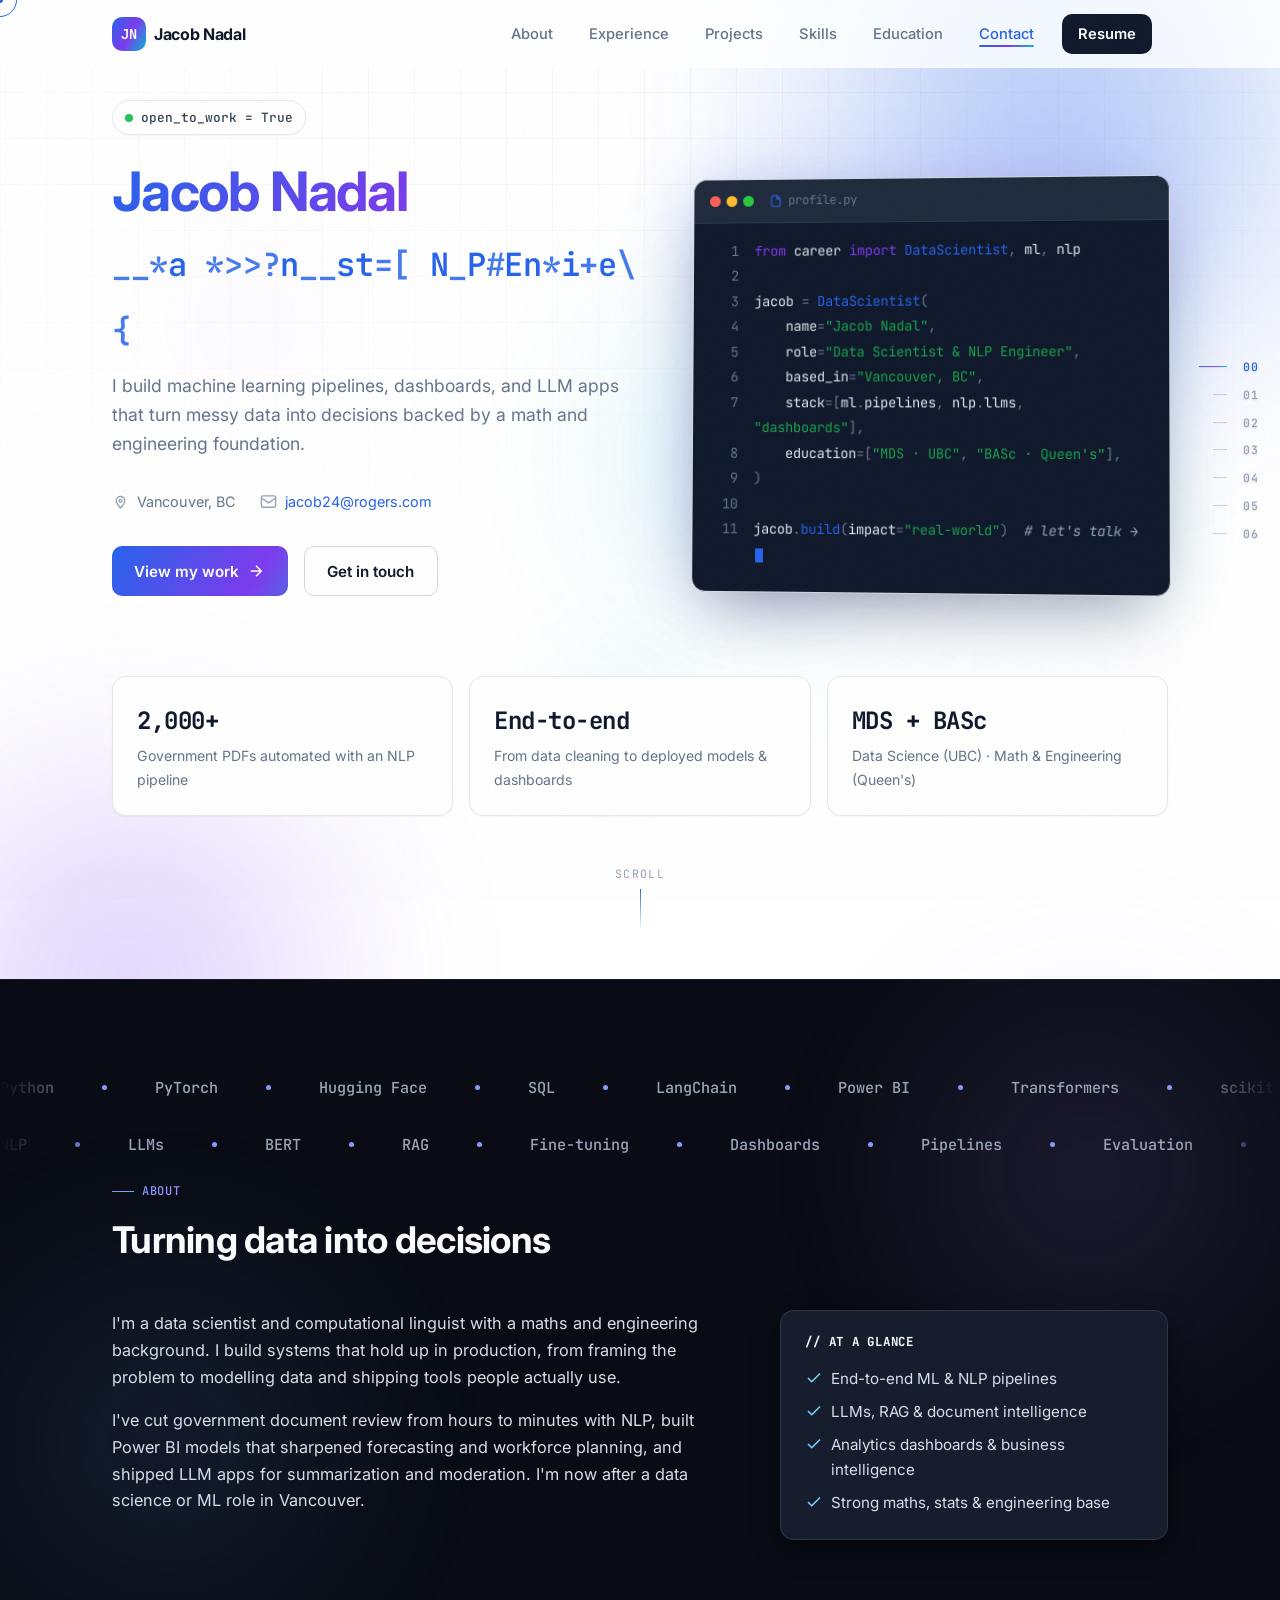
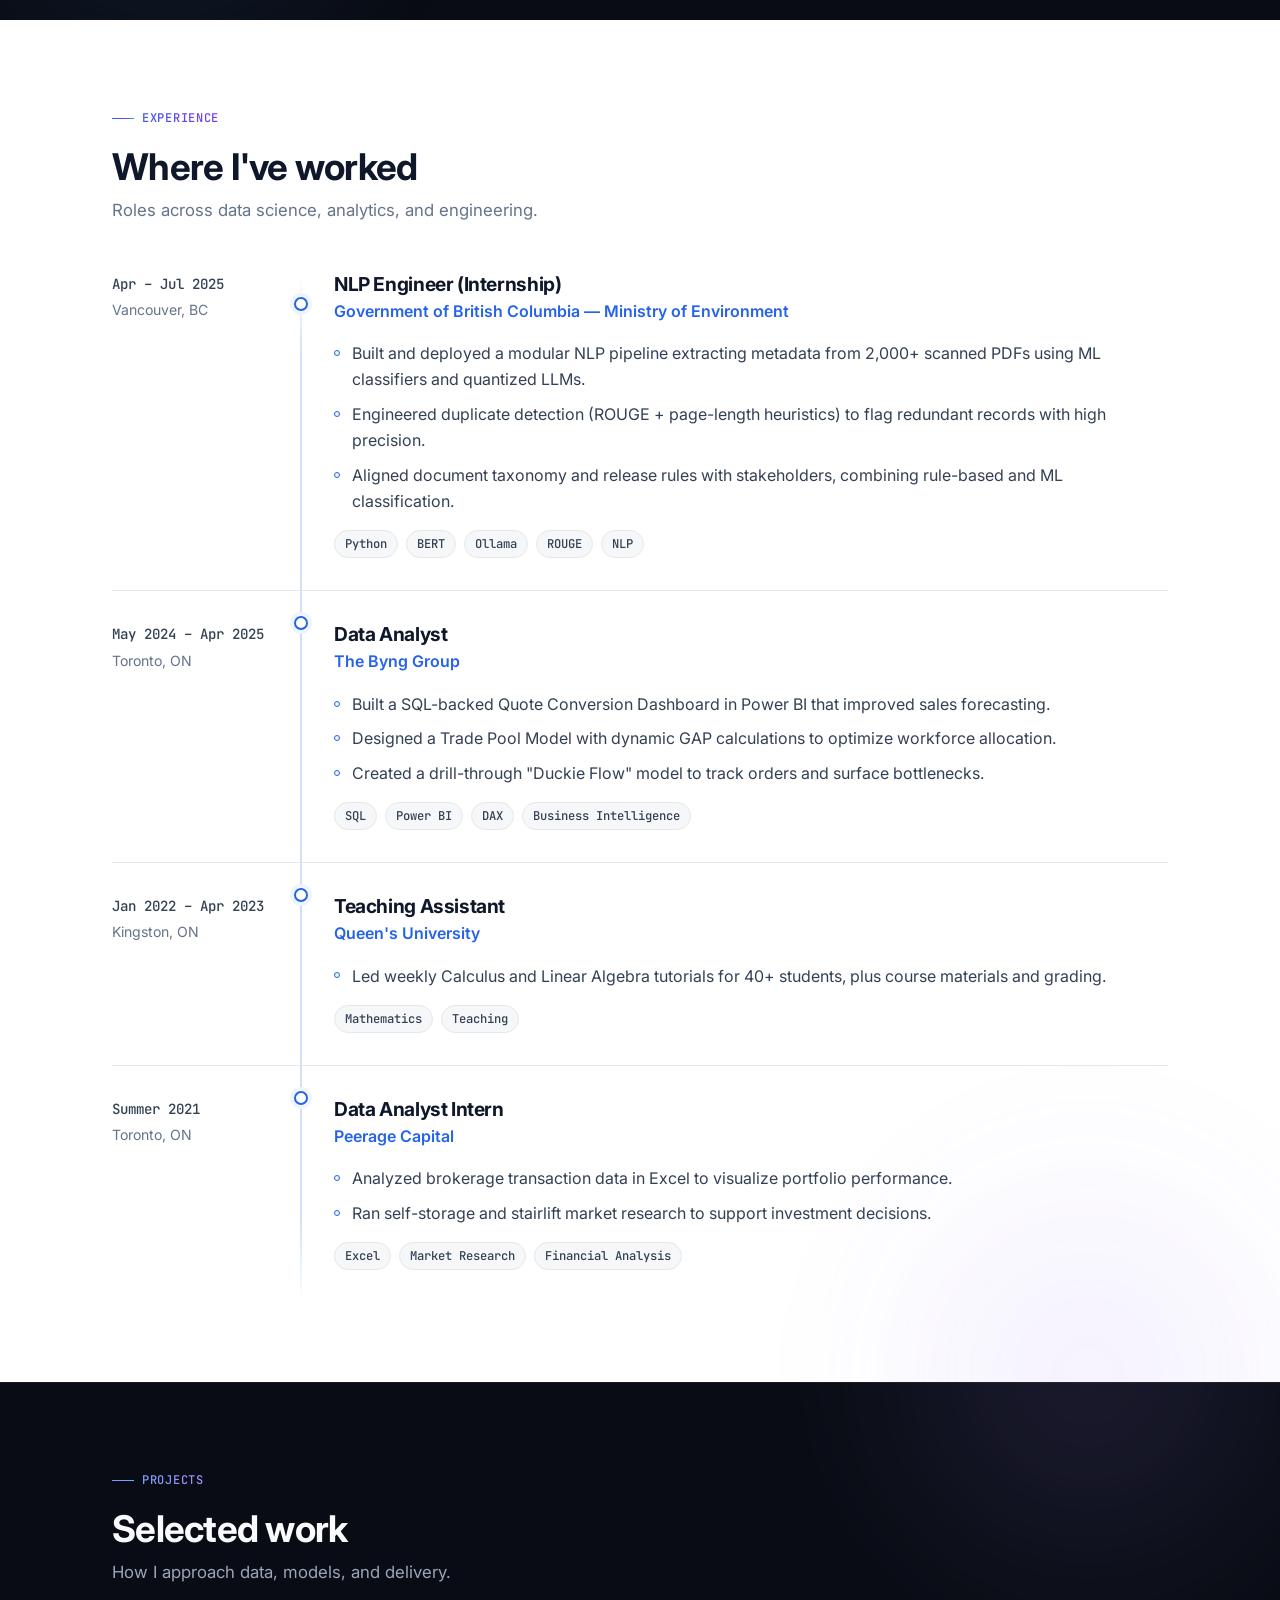
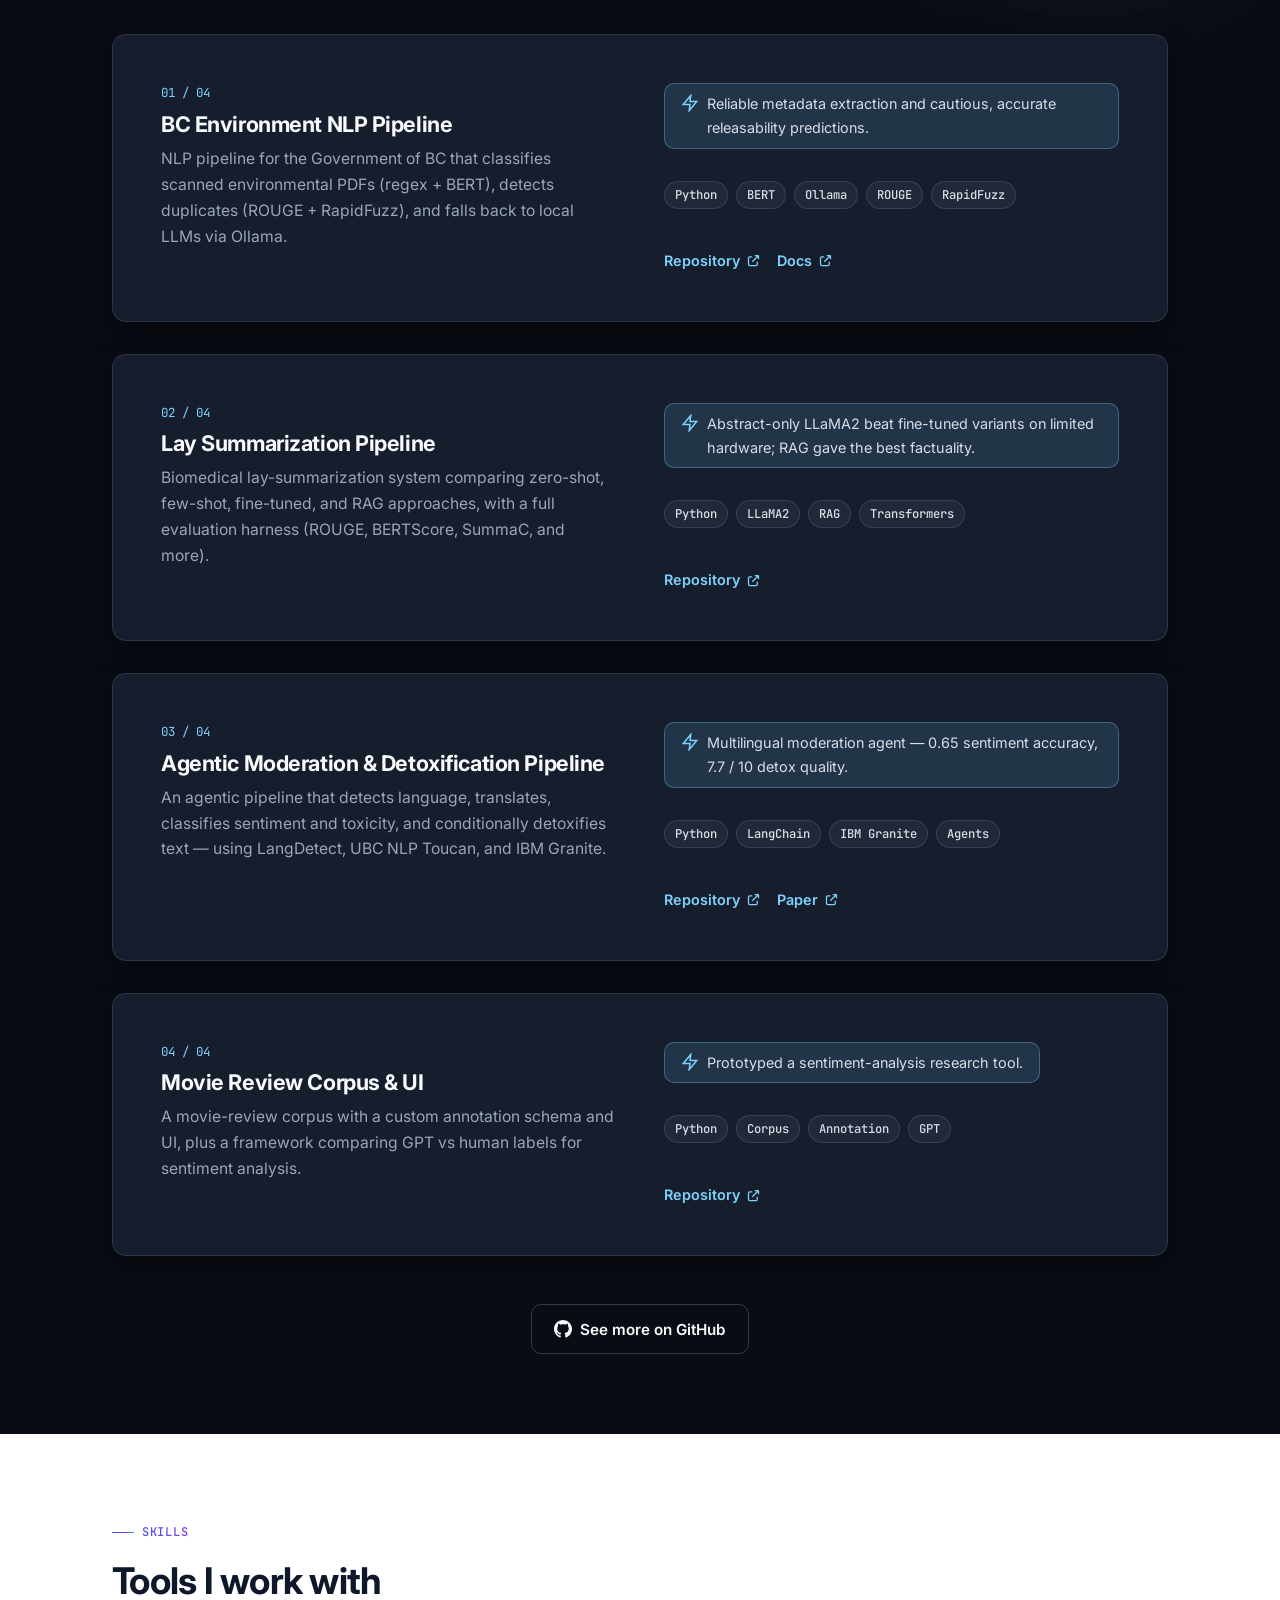
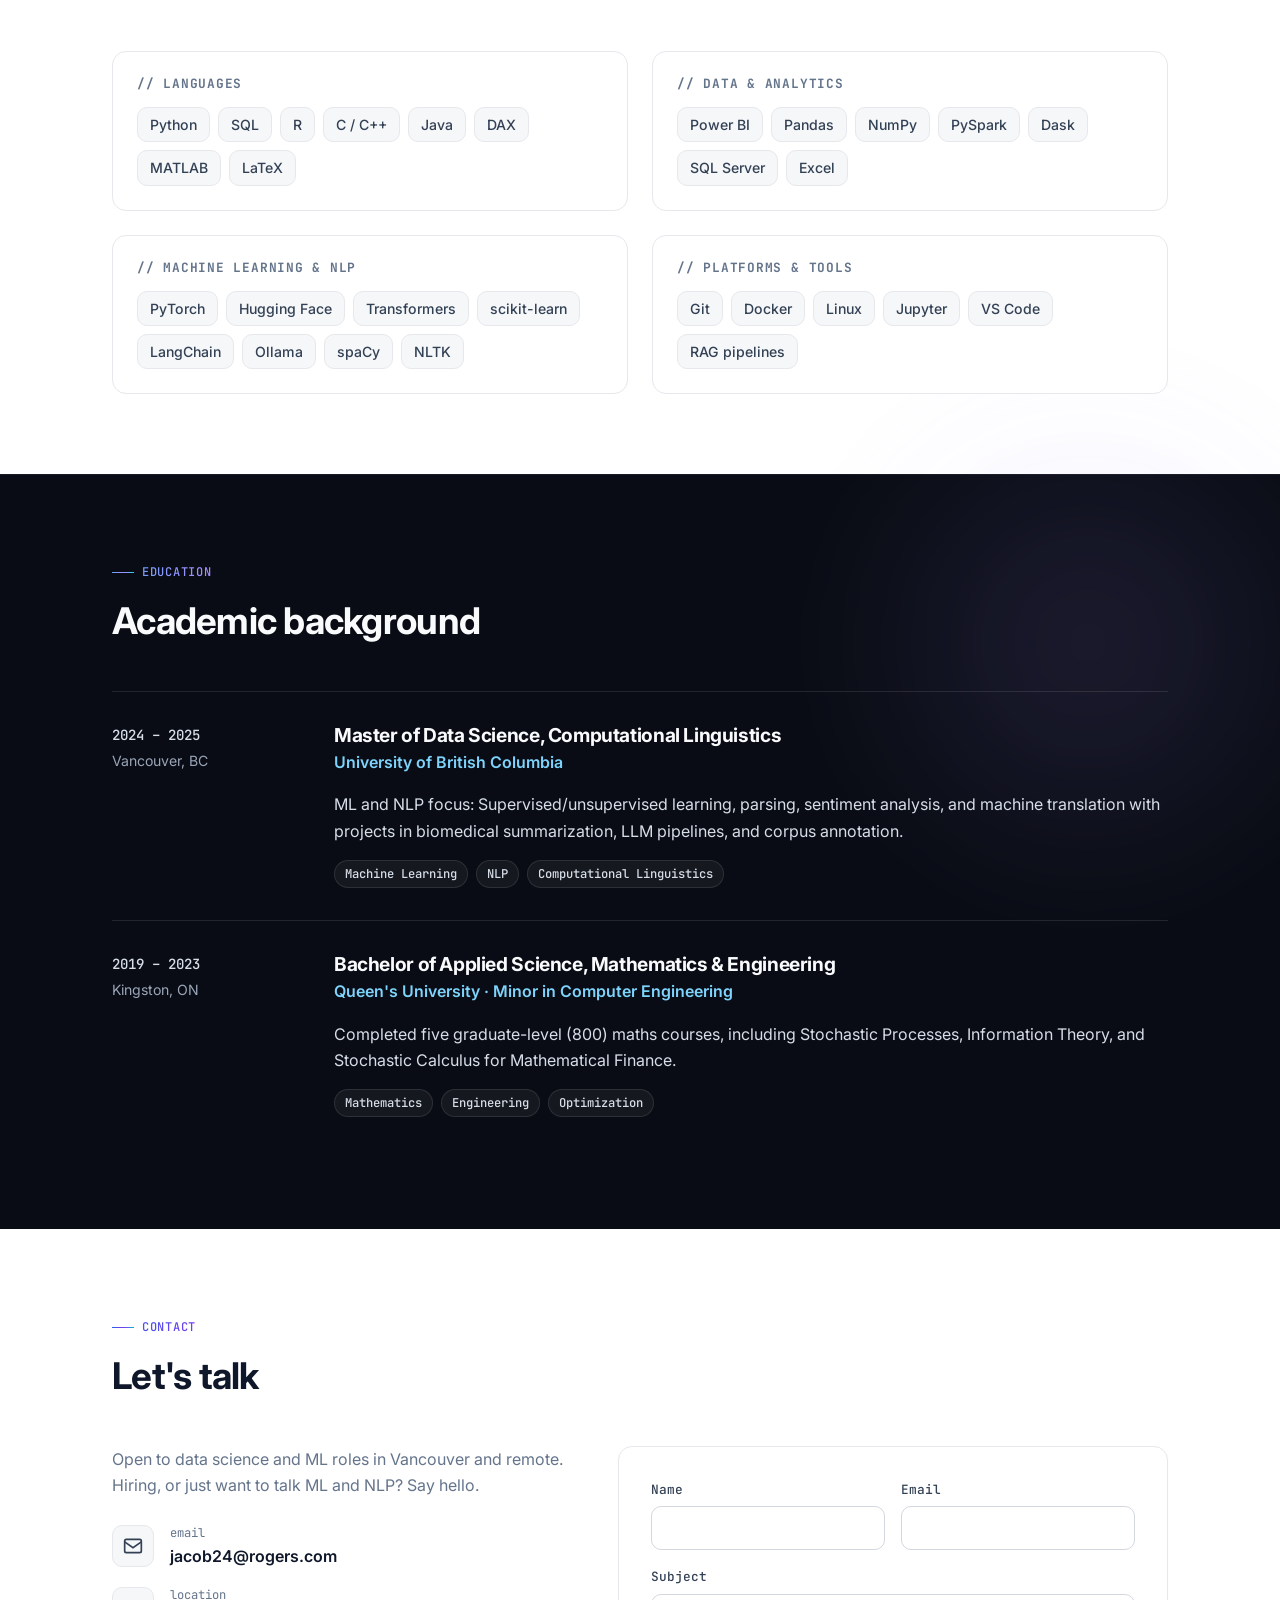
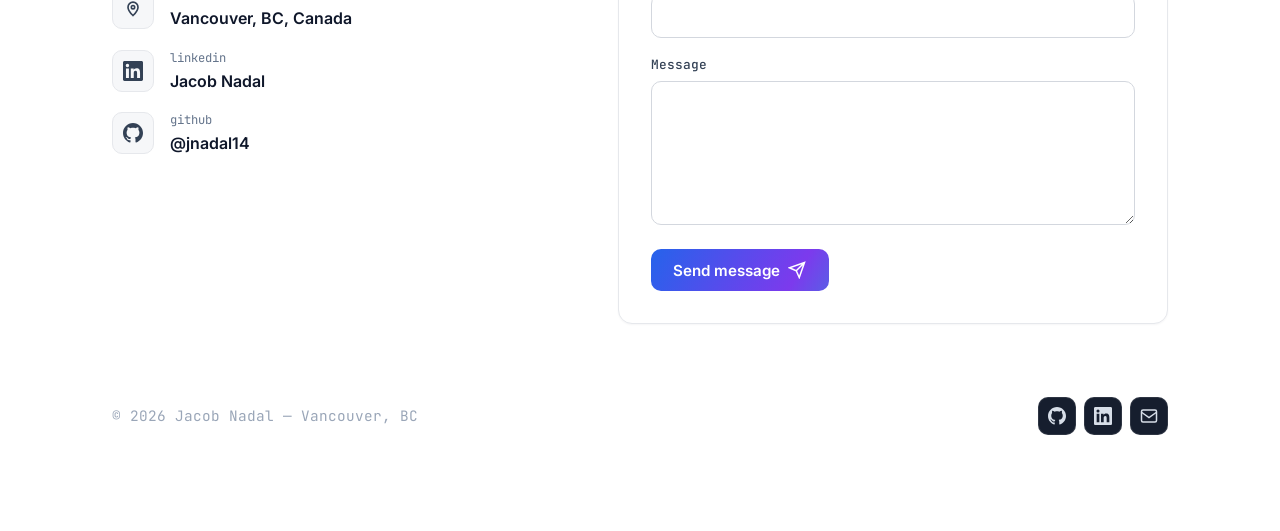
==== commit faf62409: "fixed mobile site" ====
--- a/index.html
+++ b/index.html
@@ -22,14 +22,42 @@
         var touch = window.matchMedia('(hover: none), (pointer: coarse), (max-width: 1024px)').matches;
         var reduce = window.matchMedia('(prefers-reduced-motion: reduce)').matches;
         if (touch) document.documentElement.classList.add('is-touch');
-        /* Only hide-then-animate on desktop — mobile paints content immediately */
-        if (!touch && !reduce) document.documentElement.classList.add('js-anim');
+        /* Hide-then-animate on every device unless reduced motion is requested */
+        if (!reduce) document.documentElement.classList.add('js-anim');
       } catch (e) {}
       if (!location.hash) window.scrollTo(0, 0);
+      /* If the deferred script never boots, reveal content anyway */
+      window.addEventListener('DOMContentLoaded', function () {
+        setTimeout(function () {
+          if (document.body.classList.contains('is-ready')) return;
+          document.body.classList.add('is-ready');
+          document.querySelectorAll('.reveal, .code-line').forEach(function (el) {
+            el.classList.add('in-view', 'typed');
+          });
+        }, 2800);
+      });
     })();
   </script>
+  <noscript>
+    <style>
+      .js-anim .reveal,
+      .js-anim .split-word,
+      .js-anim .reveal .skill-list span,
+      .js-anim .reveal .tag,
+      .js-anim .hero-status,
+      .js-anim .hero-title,
+      .js-anim .hero-description,
+      .js-anim .hero-meta,
+      .js-anim .hero-actions,
+      .js-anim .hero-visual,
+      .js-anim .about-aside.reveal li {
+        opacity: 1 !important;
+        transform: none !important;
+      }
+    </style>
+  </noscript>
   <!-- CSS first for fastest paint -->
-  <link rel="stylesheet" href="styles.min.css?v=5.3.0">
+  <link rel="stylesheet" href="styles.min.css?v=5.6.0">
   <!-- Fonts: desktop only, non-blocking. Mobile uses system fonts (instant). -->
   <script>
     (function () {
@@ -585,6 +613,6 @@
     <svg viewBox="0 0 24 24" fill="none" stroke="currentColor" stroke-width="2"><path d="M18 15l-6-6-6 6"/></svg>
   </button>
 
-  <script src="script.min.js?v=5.3.0" defer></script>
+  <script src="script.min.js?v=5.6.0" defer></script>
 </body>
 </html>
--- a/styles.min.css
+++ b/styles.min.css
@@ -1,125 +1,159 @@
+/* ===== DESIGN TOKENS ===== */
 :root {
---bg: #ffffff;
---bg-subtle: #f6f7f9;
---bg-card: #ffffff;
---border: #e6e8ec;
---border-strong: #d3d7de;
---ink-900: #0f172a;
---ink-700: #334155;
---ink-500: #64748b;
---ink-400: #94a3b8;
---accent: #2563eb;
---accent-dark: #1d4ed8;
---accent-soft: #eff4ff;
---accent-border: #cfe0ff;
---tok-keyword: #7c3aed;
---tok-string: #16a34a;
---tok-func: #2563eb;
---tok-num: #ea580c;
---tok-comment: #94a3b8;
---tok-punct: #64748b;
---tok-var: #0f172a;
---editor-bg: #0f172a;
---editor-chrome: #1e293b;
---editor-ink: #e2e8f0;
---editor-gutter: #64748b;
---grain-opacity: 0.035;
---shadow-xs: 0 1px 2px rgba(15, 23, 42, 0.04);
---shadow-sm: 0 1px 3px rgba(15, 23, 42, 0.06), 0 1px 2px rgba(15, 23, 42, 0.04);
---shadow-md: 0 6px 16px rgba(15, 23, 42, 0.08);
---shadow-lg: 0 16px 40px rgba(15, 23, 42, 0.10);
---shadow-editor: 0 30px 60px -20px rgba(15, 23, 42, 0.35);
---space-xs: 0.25rem;
---space-sm: 0.5rem;
---space-md: 1rem;
---space-lg: 1.5rem;
---space-xl: 2rem;
---space-2xl: 3rem;
---space-3xl: 5rem;
---radius-sm: 0.375rem;
---radius-md: 0.625rem;
---radius-lg: 0.875rem;
---radius-xl: 1.25rem;
---radius-full: 9999px;
---transition: 0.25s ease;
---ease-out: cubic-bezier(0.16, 1, 0.3, 1);
---ease-soft: cubic-bezier(0.33, 1, 0.68, 1);
---font: 'Inter', -apple-system, BlinkMacSystemFont, 'Segoe UI', Roboto, sans-serif;
---mono: 'JetBrains Mono', 'SFMono-Regular', ui-monospace, 'Menlo', 'Monaco', monospace;
---container: 1120px;
---header-height: 68px;
-}
+  /* Neutrals */
+  --bg: #ffffff;
+  --bg-subtle: #f6f7f9;
+  --bg-card: #ffffff;
+  --border: #e6e8ec;
+  --border-strong: #d3d7de;
+
+  /* Ink */
+  --ink-900: #0f172a;
+  --ink-700: #334155;
+  --ink-500: #64748b;
+  --ink-400: #94a3b8;
+
+  /* Accent (restrained, single hue) */
+  --accent: #2563eb;
+  --accent-dark: #1d4ed8;
+  --accent-soft: #eff4ff;
+  --accent-border: #cfe0ff;
+
+  /* Code tokens */
+  --tok-keyword: #7c3aed;
+  --tok-string: #16a34a;
+  --tok-func: #2563eb;
+  --tok-num: #ea580c;
+  --tok-comment: #94a3b8;
+  --tok-punct: #64748b;
+  --tok-var: #0f172a;
+  --editor-bg: #0f172a;
+  --editor-chrome: #1e293b;
+  --editor-ink: #e2e8f0;
+  --editor-gutter: #64748b;
+
+  /* Grain */
+  --grain-opacity: 0.035;
+
+  /* Shadows */
+  --shadow-xs: 0 1px 2px rgba(15, 23, 42, 0.04);
+  --shadow-sm: 0 1px 3px rgba(15, 23, 42, 0.06), 0 1px 2px rgba(15, 23, 42, 0.04);
+  --shadow-md: 0 6px 16px rgba(15, 23, 42, 0.08);
+  --shadow-lg: 0 16px 40px rgba(15, 23, 42, 0.10);
+  --shadow-editor: 0 30px 60px -20px rgba(15, 23, 42, 0.35);
+
+  /* Spacing */
+  --space-xs: 0.25rem;
+  --space-sm: 0.5rem;
+  --space-md: 1rem;
+  --space-lg: 1.5rem;
+  --space-xl: 2rem;
+  --space-2xl: 3rem;
+  --space-3xl: 5rem;
+
+  /* Radii */
+  --radius-sm: 0.375rem;
+  --radius-md: 0.625rem;
+  --radius-lg: 0.875rem;
+  --radius-xl: 1.25rem;
+  --radius-full: 9999px;
+
+  --transition: 0.25s ease;
+  --ease-out: cubic-bezier(0.16, 1, 0.3, 1);
+  --ease-soft: cubic-bezier(0.33, 1, 0.68, 1);
+
+  --font: 'Inter', -apple-system, BlinkMacSystemFont, 'Segoe UI', Roboto, sans-serif;
+  --mono: 'JetBrains Mono', 'SFMono-Regular', ui-monospace, 'Menlo', 'Monaco', monospace;
+
+  --container: 1120px;
+  --header-height: 68px;
+}
+
+/* ===== DARK THEME ===== */
 [data-theme='dark'] {
---bg: #0b0f18;
---bg-subtle: #0f1523;
---bg-card: #121a2a;
---border: #1e293b;
---border-strong: #2a3850;
---ink-900: #f1f5f9;
---ink-700: #cbd5e1;
---ink-500: #94a3b8;
---ink-400: #64748b;
---accent: #60a5fa;
---accent-dark: #3b82f6;
---accent-soft: rgba(96, 165, 250, 0.12);
---accent-border: rgba(96, 165, 250, 0.32);
---tok-keyword: #c084fc;
---tok-string: #4ade80;
---tok-func: #60a5fa;
---tok-num: #fbbf24;
---tok-comment: #64748b;
---tok-punct: #94a3b8;
---tok-var: #e2e8f0;
---editor-bg: #0a0e17;
---editor-chrome: #111a2b;
---editor-ink: #e2e8f0;
---editor-gutter: #475569;
---grain-opacity: 0.05;
---shadow-xs: 0 1px 2px rgba(0, 0, 0, 0.4);
---shadow-sm: 0 1px 3px rgba(0, 0, 0, 0.5);
---shadow-md: 0 6px 16px rgba(0, 0, 0, 0.5);
---shadow-lg: 0 16px 40px rgba(0, 0, 0, 0.55);
---shadow-editor: 0 30px 60px -20px rgba(0, 0, 0, 0.7);
-}
+  --bg: #0b0f18;
+  --bg-subtle: #0f1523;
+  --bg-card: #121a2a;
+  --border: #1e293b;
+  --border-strong: #2a3850;
+
+  --ink-900: #f1f5f9;
+  --ink-700: #cbd5e1;
+  --ink-500: #94a3b8;
+  --ink-400: #64748b;
+
+  --accent: #60a5fa;
+  --accent-dark: #3b82f6;
+  --accent-soft: rgba(96, 165, 250, 0.12);
+  --accent-border: rgba(96, 165, 250, 0.32);
+
+  --tok-keyword: #c084fc;
+  --tok-string: #4ade80;
+  --tok-func: #60a5fa;
+  --tok-num: #fbbf24;
+  --tok-comment: #64748b;
+  --tok-punct: #94a3b8;
+  --tok-var: #e2e8f0;
+  --editor-bg: #0a0e17;
+  --editor-chrome: #111a2b;
+  --editor-ink: #e2e8f0;
+  --editor-gutter: #475569;
+
+  --grain-opacity: 0.05;
+
+  --shadow-xs: 0 1px 2px rgba(0, 0, 0, 0.4);
+  --shadow-sm: 0 1px 3px rgba(0, 0, 0, 0.5);
+  --shadow-md: 0 6px 16px rgba(0, 0, 0, 0.5);
+  --shadow-lg: 0 16px 40px rgba(0, 0, 0, 0.55);
+  --shadow-editor: 0 30px 60px -20px rgba(0, 0, 0, 0.7);
+}
+
+/* ===== RESET ===== */
 *,
 *::before,
 *::after {
-margin: 0;
-padding: 0;
-box-sizing: border-box;
-}
+  margin: 0;
+  padding: 0;
+  box-sizing: border-box;
+}
+
 html {
-scroll-behavior: auto;
-font-size: 16px;
--webkit-text-size-adjust: 100%;
-text-size-adjust: 100%;
-scroll-padding-top: calc(var(--header-height) + 12px + env(safe-area-inset-top, 0px));
-overflow-x: clip;
-max-width: 100%;
-}
+  scroll-behavior: auto;
+  font-size: 16px;
+  -webkit-text-size-adjust: 100%;
+  text-size-adjust: 100%;
+  scroll-padding-top: calc(var(--header-height) + 12px + env(safe-area-inset-top, 0px));
+  overflow-x: clip;
+  max-width: 100%;
+}
+
 body {
-font-family: var(--font);
-background: var(--bg);
-color: var(--ink-700);
-line-height: 1.65;
--webkit-font-smoothing: antialiased;
--moz-osx-font-smoothing: grayscale;
-overflow-x: clip;
-max-width: 100%;
-width: 100%;
-transition: background 0.4s var(--ease-out), color 0.4s var(--ease-out);
-}
+  font-family: var(--font);
+  background: var(--bg);
+  color: var(--ink-700);
+  line-height: 1.65;
+  -webkit-font-smoothing: antialiased;
+  -moz-osx-font-smoothing: grayscale;
+  overflow-x: clip;
+  max-width: 100%;
+  width: 100%;
+  transition: background 0.4s var(--ease-out), color 0.4s var(--ease-out);
+  /* Safe-area handled on containers/nav — avoid double horizontal inset */
+}
+
+/* Keep text inside the viewport on every width */
 h1, h2, h3, h4, p, li, label, span, a, button,
 .hero-role, .hero-description, .section-title, .section-subtitle,
 .project-title, .project-description, .entry-title, .entry-org,
 .entry-body, .highlight-label, .highlight-value, .contact-item span,
 .about-copy, .contact-item {
-overflow-wrap: anywhere;
-word-wrap: break-word;
-word-break: break-word;
-hyphens: auto;
-max-width: 100%;
-}
+  overflow-wrap: anywhere;
+  word-wrap: break-word;
+  word-break: break-word;
+  hyphens: auto;
+  max-width: 100%;
+}
+
 .container,
 .snap-panel-body,
 .hero-grid,
@@ -137,440 +171,512 @@
 .section,
 .hero,
 #fp-root {
-min-width: 0;
-max-width: 100%;
-}
+  min-width: 0;
+  max-width: 100%;
+}
+
+/* Prevent transition flash on initial theme set */
 .preload * {
-transition: none !important;
-}
+  transition: none !important;
+}
+
 h1, h2, h3, h4 {
-color: var(--ink-900);
-line-height: 1.2;
-font-weight: 700;
-letter-spacing: -0.02em;
-}
+  color: var(--ink-900);
+  line-height: 1.2;
+  font-weight: 700;
+  letter-spacing: -0.02em;
+}
+
 a {
-color: var(--accent);
-text-decoration: none;
-transition: color var(--transition);
-}
+  color: var(--accent);
+  text-decoration: none;
+  transition: color var(--transition);
+}
+
 a:hover {
-color: var(--accent-dark);
-}
+  color: var(--accent-dark);
+}
+
 ::selection {
-background: var(--accent-soft);
-color: var(--accent-dark);
-}
+  background: var(--accent-soft);
+  color: var(--accent-dark);
+}
+
+/* ===== FILM GRAIN OVERLAY ===== */
 .grain {
-position: fixed;
-inset: 0;
-z-index: 9998;
-pointer-events: none;
-opacity: var(--grain-opacity);
-background-image: url("data:image/svg+xml,%3Csvg xmlns='http://www.w3.org/2000/svg' width='300' height='300'%3E%3Cfilter id='n'%3E%3CfeTurbulence type='fractalNoise' baseFrequency='0.85' numOctaves='3' stitchTiles='stitch'/%3E%3C/filter%3E%3Crect width='100%25' height='100%25' filter='url(%23n)'/%3E%3C/svg%3E");
-background-size: 300px 300px;
-animation: grain 8s steps(6) infinite;
-will-change: background-position;
-}
+  position: fixed;
+  inset: 0;
+  z-index: 9998;
+  pointer-events: none;
+  opacity: var(--grain-opacity);
+  background-image: url("data:image/svg+xml,%3Csvg xmlns='http://www.w3.org/2000/svg' width='300' height='300'%3E%3Cfilter id='n'%3E%3CfeTurbulence type='fractalNoise' baseFrequency='0.85' numOctaves='3' stitchTiles='stitch'/%3E%3C/filter%3E%3Crect width='100%25' height='100%25' filter='url(%23n)'/%3E%3C/svg%3E");
+  background-size: 300px 300px;
+  animation: grain 8s steps(6) infinite;
+  will-change: background-position;
+}
+
 @keyframes grain {
-0%, 100% { background-position: 0 0; }
-20% { background-position: -40px 20px; }
-40% { background-position: 30px -20px; }
-60% { background-position: -20px 40px; }
-80% { background-position: 40px 20px; }
-}
+  0%, 100% { background-position: 0 0; }
+  20% { background-position: -40px 20px; }
+  40% { background-position: 30px -20px; }
+  60% { background-position: -20px 40px; }
+  80% { background-position: 40px 20px; }
+}
+
+/* ===== SCROLL PROGRESS ===== */
 .scroll-progress {
-position: fixed;
-top: 0;
-left: 0;
-height: 2px;
-width: 100%;
-transform: scaleX(0);
-transform-origin: 0 50%;
-background: linear-gradient(90deg, var(--accent), var(--accent-dark));
-z-index: 1001;
-will-change: transform;
-}
+  position: fixed;
+  top: 0;
+  left: 0;
+  height: 2px;
+  width: 100%;
+  transform: scaleX(0);
+  transform-origin: 0 50%;
+  background: linear-gradient(90deg, var(--accent), var(--accent-dark));
+  z-index: 1001;
+  will-change: transform;
+}
+
+/* ===== CUSTOM CURSOR ===== */
 .cursor-dot,
 .cursor-ring {
-position: fixed;
-top: 0;
-left: 0;
-border-radius: 50%;
-pointer-events: none;
-z-index: 9999;
-opacity: 0;
-transition: opacity 0.3s ease;
-}
+  position: fixed;
+  top: 0;
+  left: 0;
+  border-radius: 50%;
+  pointer-events: none;
+  z-index: 9999;
+  opacity: 0;
+  transition: opacity 0.3s ease;
+}
+
 .cursor-dot {
-width: 6px;
-height: 6px;
-background: var(--accent);
-transform: translate(-50%, -50%);
-}
+  width: 6px;
+  height: 6px;
+  background: var(--accent);
+  transform: translate(-50%, -50%);
+}
+
 .cursor-ring {
-width: 34px;
-height: 34px;
-border: 1.5px solid var(--accent);
-transform: translate(-50%, -50%);
-transition: opacity 0.3s ease, width 0.25s var(--ease-out), height 0.25s var(--ease-out),
-background 0.25s ease, border-color 0.25s ease;
-}
+  width: 34px;
+  height: 34px;
+  border: 1.5px solid var(--accent);
+  transform: translate(-50%, -50%);
+  transition: opacity 0.3s ease, width 0.25s var(--ease-out), height 0.25s var(--ease-out),
+    background 0.25s ease, border-color 0.25s ease;
+}
+
 .cursor-ring.hovering {
-width: 54px;
-height: 54px;
-background: var(--accent-soft);
-border-color: transparent;
-}
+  width: 54px;
+  height: 54px;
+  background: var(--accent-soft);
+  border-color: transparent;
+}
+
 @media (hover: hover) and (pointer: fine) {
-body.has-custom-cursor,
-body.has-custom-cursor a,
-body.has-custom-cursor button {
-cursor: none;
-}
-}
+  body.has-custom-cursor,
+  body.has-custom-cursor a,
+  body.has-custom-cursor button {
+    cursor: none;
+  }
+}
+
+/* ===== LAYOUT ===== */
 .container {
-max-width: var(--container);
-width: 100%;
-margin: 0 auto;
-padding-left: max(1.15rem, env(safe-area-inset-left, 0px), clamp(1.15rem, 4.5vw, 2rem));
-padding-right: max(1.15rem, env(safe-area-inset-right, 0px), clamp(1.15rem, 4.5vw, 2rem));
-box-sizing: border-box;
-}
+  max-width: var(--container);
+  width: 100%;
+  margin: 0 auto;
+  padding-left: max(1.15rem, env(safe-area-inset-left, 0px), clamp(1.15rem, 4.5vw, 2rem));
+  padding-right: max(1.15rem, env(safe-area-inset-right, 0px), clamp(1.15rem, 4.5vw, 2rem));
+  box-sizing: border-box;
+}
+
 .section {
-padding: var(--space-3xl) 0;
-border-top: 1px solid var(--border);
-}
+  padding: var(--space-3xl) 0;
+  border-top: 1px solid var(--border);
+}
+
 .section-alt {
-background: var(--bg-subtle);
-}
+  background: var(--bg-subtle);
+}
+
 .section-head {
-max-width: 640px;
-margin-bottom: var(--space-2xl);
-}
+  max-width: 640px;
+  margin-bottom: var(--space-2xl);
+}
+
 .eyebrow {
-display: inline-flex;
-align-items: center;
-gap: var(--space-sm);
-font-family: var(--mono);
-font-size: 0.75rem;
-font-weight: 500;
-letter-spacing: 0.06em;
-text-transform: uppercase;
-color: var(--accent);
-margin-bottom: var(--space-md);
-}
+  display: inline-flex;
+  align-items: center;
+  gap: var(--space-sm);
+  font-family: var(--mono);
+  font-size: 0.75rem;
+  font-weight: 500;
+  letter-spacing: 0.06em;
+  text-transform: uppercase;
+  color: var(--accent);
+  margin-bottom: var(--space-md);
+}
+
 .eyebrow::before {
-content: '';
-width: 22px;
-height: 1px;
-background: var(--accent);
-}
+  content: '';
+  width: 22px;
+  height: 1px;
+  background: var(--accent);
+}
+
 .section-title {
-font-size: clamp(1.7rem, 3.4vw, 2.3rem);
-margin-bottom: var(--space-sm);
-}
+  font-size: clamp(1.7rem, 3.4vw, 2.3rem);
+  margin-bottom: var(--space-sm);
+}
+
 .section-subtitle {
-font-size: 1.05rem;
-color: var(--ink-500);
-}
+  font-size: 1.05rem;
+  color: var(--ink-500);
+}
+
+/* ===== NAV ===== */
 .navbar {
-position: fixed;
-top: 0;
-left: 0;
-right: 0;
-height: calc(var(--header-height) + env(safe-area-inset-top, 0px));
-padding-top: env(safe-area-inset-top, 0px);
-padding-left: env(safe-area-inset-left, 0px);
-padding-right: env(safe-area-inset-right, 0px);
-background: color-mix(in srgb, var(--bg) 82%, transparent);
-backdrop-filter: saturate(180%) blur(14px);
--webkit-backdrop-filter: saturate(180%) blur(14px);
-border-bottom: 1px solid transparent;
-z-index: 1000;
-transition: border-color var(--transition), box-shadow var(--transition), background var(--transition);
-box-sizing: border-box;
-}
+  position: fixed;
+  top: 0;
+  left: 0;
+  right: 0;
+  height: calc(var(--header-height) + env(safe-area-inset-top, 0px));
+  padding-top: env(safe-area-inset-top, 0px);
+  padding-left: env(safe-area-inset-left, 0px);
+  padding-right: env(safe-area-inset-right, 0px);
+  background: color-mix(in srgb, var(--bg) 82%, transparent);
+  backdrop-filter: saturate(180%) blur(14px);
+  -webkit-backdrop-filter: saturate(180%) blur(14px);
+  border-bottom: 1px solid transparent;
+  z-index: 1000;
+  transition: border-color var(--transition), box-shadow var(--transition), background var(--transition);
+  box-sizing: border-box;
+}
+
 .navbar.scrolled {
-border-bottom-color: var(--border);
-box-shadow: var(--shadow-xs);
-}
+  border-bottom-color: var(--border);
+  box-shadow: var(--shadow-xs);
+}
+
 .nav-container {
-max-width: var(--container);
-width: 100%;
-margin: 0 auto;
-padding-left: max(1.15rem, clamp(1.15rem, 4.5vw, 2rem));
-padding-right: max(1.15rem, clamp(1.15rem, 4.5vw, 2rem));
-height: var(--header-height);
-display: flex;
-align-items: center;
-justify-content: space-between;
-gap: var(--space-md);
-box-sizing: border-box;
-min-width: 0;
-}
+  max-width: var(--container);
+  width: 100%;
+  margin: 0 auto;
+  padding-left: max(1.15rem, clamp(1.15rem, 4.5vw, 2rem));
+  padding-right: max(1.15rem, clamp(1.15rem, 4.5vw, 2rem));
+  height: var(--header-height);
+  display: flex;
+  align-items: center;
+  justify-content: space-between;
+  gap: var(--space-md);
+  box-sizing: border-box;
+  min-width: 0;
+}
+
 .nav-logo {
-display: flex;
-align-items: center;
-gap: var(--space-sm);
-font-weight: 700;
-color: var(--ink-900);
-letter-spacing: -0.02em;
-}
+  display: flex;
+  align-items: center;
+  gap: var(--space-sm);
+  font-weight: 700;
+  color: var(--ink-900);
+  letter-spacing: -0.02em;
+}
+
 .logo-mark {
-width: 34px;
-height: 34px;
-display: grid;
-place-items: center;
-border-radius: var(--radius-md);
-background: var(--ink-900);
-color: var(--bg);
-font-size: 0.85rem;
-font-weight: 700;
-font-family: var(--mono);
-}
+  width: 34px;
+  height: 34px;
+  display: grid;
+  place-items: center;
+  border-radius: var(--radius-md);
+  background: var(--ink-900);
+  color: var(--bg);
+  font-size: 0.85rem;
+  font-weight: 700;
+  font-family: var(--mono);
+}
+
 .nav-links {
-display: flex;
-align-items: center;
-gap: var(--space-xs);
-margin-left: auto;
-}
+  display: flex;
+  align-items: center;
+  gap: var(--space-xs);
+  margin-left: auto;
+}
+
 .nav-link {
-color: var(--ink-500);
-font-weight: 500;
-font-size: 0.92rem;
-padding: var(--space-sm) var(--space-md);
-border-radius: var(--radius-md);
-transition: color var(--transition), background var(--transition);
-}
+  color: var(--ink-500);
+  font-weight: 500;
+  font-size: 0.92rem;
+  padding: var(--space-sm) var(--space-md);
+  border-radius: var(--radius-md);
+  transition: color var(--transition), background var(--transition);
+}
+
 .nav-link:hover {
-color: var(--ink-900);
-background: var(--bg-subtle);
-}
+  color: var(--ink-900);
+  background: var(--bg-subtle);
+}
+
 .nav-link.active {
-color: var(--accent);
-}
+  color: var(--accent);
+}
+
 .nav-link.resume-link {
-color: var(--bg);
-background: var(--ink-900);
-margin-left: var(--space-sm);
-font-weight: 600;
-}
+  color: var(--bg);
+  background: var(--ink-900);
+  margin-left: var(--space-sm);
+  font-weight: 600;
+}
+
 .nav-link.resume-link:hover {
-background: var(--accent);
-color: #fff;
-}
+  background: var(--accent);
+  color: #fff;
+}
+
 .nav-actions {
-display: flex;
-align-items: center;
-gap: var(--space-sm);
-}
+  display: flex;
+  align-items: center;
+  gap: var(--space-sm);
+}
+
 .theme-toggle {
-display: none !important;
-}
+  display: none !important;
+}
+
 .nav-toggle {
-display: none;
-flex-direction: column;
-gap: 5px;
-background: none;
-border: none;
-cursor: pointer;
-padding: var(--space-sm);
-}
+  display: none;
+  flex-direction: column;
+  gap: 5px;
+  background: none;
+  border: none;
+  cursor: pointer;
+  padding: var(--space-sm);
+}
+
 .nav-toggle span {
-width: 22px;
-height: 2px;
-background: var(--ink-900);
-border-radius: var(--radius-full);
-transition: all var(--transition);
-}
+  width: 22px;
+  height: 2px;
+  background: var(--ink-900);
+  border-radius: var(--radius-full);
+  transition: all var(--transition);
+}
+
+/* ===== HERO ===== */
 .hero {
-padding-top: calc(var(--header-height) + env(safe-area-inset-top, 0px) + var(--space-2xl));
-padding-bottom: var(--space-3xl);
-position: relative;
-overflow: hidden;
-}
+  padding-top: calc(var(--header-height) + env(safe-area-inset-top, 0px) + var(--space-2xl));
+  padding-bottom: var(--space-3xl);
+  position: relative;
+  overflow: hidden;
+}
+
 img,
 video,
 iframe {
-max-width: 100%;
-height: auto;
-}
+  max-width: 100%;
+  height: auto;
+}
+
 .hero::before {
-content: '';
-position: absolute;
-inset: 0;
-background: radial-gradient(50rem 26rem at 90% -20%, var(--accent-soft), transparent 60%);
-z-index: -1;
-}
+  content: '';
+  position: absolute;
+  inset: 0;
+  background: radial-gradient(50rem 26rem at 90% -20%, var(--accent-soft), transparent 60%);
+  z-index: -1;
+}
+
 .hero-grid {
-display: grid;
-grid-template-columns: 1.05fr 0.95fr;
-gap: var(--space-2xl);
-align-items: center;
-}
+  display: grid;
+  grid-template-columns: 1.05fr 0.95fr;
+  gap: var(--space-2xl);
+  align-items: center;
+}
+
 .hero-copy,
 .hero-visual {
-min-width: 0;
-}
+  min-width: 0;
+}
+
 .hero-status {
-display: inline-flex;
-align-items: center;
-gap: var(--space-sm);
-font-family: var(--mono);
-font-size: 0.8rem;
-font-weight: 500;
-color: var(--ink-700);
-background: var(--bg-card);
-border: 1px solid var(--border);
-padding: 6px 12px;
-border-radius: var(--radius-full);
-box-shadow: var(--shadow-xs);
-margin-bottom: var(--space-lg);
-}
+  display: inline-flex;
+  align-items: center;
+  gap: var(--space-sm);
+  font-family: var(--mono);
+  font-size: 0.8rem;
+  font-weight: 500;
+  color: var(--ink-700);
+  background: var(--bg-card);
+  border: 1px solid var(--border);
+  padding: 6px 12px;
+  border-radius: var(--radius-full);
+  box-shadow: var(--shadow-xs);
+  margin-bottom: var(--space-lg);
+}
+
 .status-dot {
-width: 8px;
-height: 8px;
-border-radius: 50%;
-background: #22c55e;
-box-shadow: 0 0 0 0 rgba(34, 197, 94, 0.5);
-animation: pulse-dot 2.4s infinite;
-}
+  width: 8px;
+  height: 8px;
+  border-radius: 50%;
+  background: #22c55e;
+  box-shadow: 0 0 0 0 rgba(34, 197, 94, 0.5);
+  animation: pulse-dot 2.4s infinite;
+}
+
 @keyframes pulse-dot {
-0% { box-shadow: 0 0 0 0 rgba(34, 197, 94, 0.5); }
-70% { box-shadow: 0 0 0 8px rgba(34, 197, 94, 0); }
-100% { box-shadow: 0 0 0 0 rgba(34, 197, 94, 0); }
-}
+  0% { box-shadow: 0 0 0 0 rgba(34, 197, 94, 0.5); }
+  70% { box-shadow: 0 0 0 8px rgba(34, 197, 94, 0); }
+  100% { box-shadow: 0 0 0 0 rgba(34, 197, 94, 0); }
+}
+
 .hero-title {
-font-size: clamp(2.3rem, 5vw, 3.4rem);
-letter-spacing: -0.03em;
-margin-bottom: var(--space-md);
-}
+  font-size: clamp(2.3rem, 5vw, 3.4rem);
+  letter-spacing: -0.03em;
+  margin-bottom: var(--space-md);
+}
+
 .hero-role {
-display: inline;
-color: var(--accent);
-font-family: var(--mono);
-font-size: clamp(1.2rem, 3vw, 2rem);
-font-weight: 600;
-letter-spacing: -0.01em;
-margin-top: var(--space-xs);
-overflow-wrap: anywhere;
-}
+  display: inline;
+  color: var(--accent);
+  font-family: var(--mono);
+  font-size: clamp(1.2rem, 3vw, 2rem);
+  font-weight: 600;
+  letter-spacing: -0.01em;
+  margin-top: var(--space-xs);
+  overflow-wrap: anywhere;
+}
+
 .scramble-char {
-color: var(--accent);
-opacity: 0.85;
-}
+  color: var(--accent);
+  opacity: 0.85;
+}
+
 .hero-description {
-font-size: 1.1rem;
-color: var(--ink-500);
-max-width: 560px;
-margin-bottom: var(--space-xl);
-}
+  font-size: 1.1rem;
+  color: var(--ink-500);
+  max-width: 560px;
+  margin-bottom: var(--space-xl);
+}
+
 .hero-meta {
-display: flex;
-flex-wrap: wrap;
-gap: var(--space-lg);
-margin-bottom: var(--space-xl);
-color: var(--ink-500);
-font-size: 0.9rem;
-}
+  display: flex;
+  flex-wrap: wrap;
+  gap: var(--space-lg);
+  margin-bottom: var(--space-xl);
+  color: var(--ink-500);
+  font-size: 0.9rem;
+}
+
 .hero-meta-item {
-display: inline-flex;
-align-items: center;
-gap: var(--space-sm);
-}
+  display: inline-flex;
+  align-items: center;
+  gap: var(--space-sm);
+}
+
 .hero-meta-item svg {
-width: 17px;
-height: 17px;
-color: var(--ink-400);
-}
+  width: 17px;
+  height: 17px;
+  color: var(--ink-400);
+}
+
 .hero-actions {
-display: flex;
-flex-wrap: wrap;
-gap: var(--space-md);
-}
+  display: flex;
+  flex-wrap: wrap;
+  gap: var(--space-md);
+}
+
+/* Hero code editor */
 .code-editor {
-background: var(--editor-bg);
-border: 1px solid var(--border-strong);
-border-radius: var(--radius-lg);
-box-shadow: var(--shadow-editor);
-overflow: hidden;
-font-family: var(--mono);
-transform: perspective(1400px) rotateY(-4deg) rotateX(1.5deg);
-transition: transform 0.5s var(--ease-out);
-will-change: transform;
-}
+  background: var(--editor-bg);
+  border: 1px solid var(--border-strong);
+  border-radius: var(--radius-lg);
+  box-shadow: var(--shadow-editor);
+  overflow: hidden;
+  font-family: var(--mono);
+  transform: perspective(1400px) rotateY(-4deg) rotateX(1.5deg);
+  transition: transform 0.5s var(--ease-out);
+  will-change: transform;
+}
+
 .code-editor:hover {
-transform: perspective(1400px) rotateY(0deg) rotateX(0deg);
-}
+  transform: perspective(1400px) rotateY(0deg) rotateX(0deg);
+}
+
 .editor-chrome {
-display: flex;
-align-items: center;
-gap: var(--space-md);
-padding: 0.7rem var(--space-md);
-background: var(--editor-chrome);
-border-bottom: 1px solid rgba(255, 255, 255, 0.06);
-}
+  display: flex;
+  align-items: center;
+  gap: var(--space-md);
+  padding: 0.7rem var(--space-md);
+  background: var(--editor-chrome);
+  border-bottom: 1px solid rgba(255, 255, 255, 0.06);
+}
+
 .editor-dots {
-display: flex;
-gap: 6px;
-}
+  display: flex;
+  gap: 6px;
+}
+
 .editor-dots span {
-width: 11px;
-height: 11px;
-border-radius: 50%;
+  width: 11px;
+  height: 11px;
+  border-radius: 50%;
 }
 .editor-dots span:nth-child(1) { background: #ff5f56; }
 .editor-dots span:nth-child(2) { background: #ffbd2e; }
 .editor-dots span:nth-child(3) { background: #27c93f; }
+
 .editor-file {
-font-size: 0.78rem;
-color: var(--editor-gutter);
-display: flex;
-align-items: center;
-gap: 6px;
-}
+  font-size: 0.78rem;
+  color: var(--editor-gutter);
+  display: flex;
+  align-items: center;
+  gap: 6px;
+}
+
 .editor-file svg {
-width: 13px;
-height: 13px;
-color: var(--tok-func);
-}
+  width: 13px;
+  height: 13px;
+  color: var(--tok-func);
+}
+
 .editor-body {
-padding: var(--space-md) var(--space-lg) var(--space-lg);
-font-size: 0.86rem;
-line-height: 1.85;
-color: var(--editor-ink);
-overflow-x: auto;
-}
+  padding: var(--space-md) var(--space-lg) var(--space-lg);
+  font-size: 0.86rem;
+  line-height: 1.85;
+  color: var(--editor-ink);
+  overflow-x: auto;
+}
+
 .code-line {
-display: flex;
-gap: var(--space-md);
-opacity: 1;
-transform: none;
+  display: flex;
+  gap: var(--space-md);
+  opacity: 1;
+  transform: none;
 }
 .js-anim .code-line {
-opacity: 0;
-transform: translateY(6px);
+  opacity: 0;
+  transform: translateY(6px);
 }
 .js-anim .code-line.typed,
 .code-line.typed {
-opacity: 1;
-transform: none;
-transition: opacity 0.25s var(--ease-out), transform 0.25s var(--ease-out);
-}
+  opacity: 1;
+  transform: none;
+  transition: opacity 0.25s var(--ease-out), transform 0.25s var(--ease-out);
+}
+
 .line-no {
-width: 1.4rem;
-flex-shrink: 0;
-text-align: right;
-color: var(--editor-gutter);
-user-select: none;
-}
+  width: 1.4rem;
+  flex-shrink: 0;
+  text-align: right;
+  color: var(--editor-gutter);
+  user-select: none;
+}
+
 .code-txt {
-white-space: pre-wrap;
-word-break: break-word;
-overflow-wrap: anywhere;
-min-width: 0;
-}
+  white-space: pre-wrap;
+  word-break: break-word;
+  overflow-wrap: anywhere;
+  min-width: 0;
+}
+
 .tok-kw { color: var(--tok-keyword); }
 .tok-str { color: var(--tok-string); }
 .tok-fn { color: var(--tok-func); }
@@ -578,599 +684,710 @@
 .tok-com { color: var(--tok-comment); font-style: italic; }
 .tok-punct { color: var(--tok-punct); }
 .tok-var { color: var(--tok-var); }
+
 .editor-caret {
-display: inline-block;
-width: 8px;
-height: 1.05em;
-background: var(--tok-func);
-vertical-align: text-bottom;
-margin-left: 2px;
-animation: caret-blink 1.05s steps(1) infinite;
-}
+  display: inline-block;
+  width: 8px;
+  height: 1.05em;
+  background: var(--tok-func);
+  vertical-align: text-bottom;
+  margin-left: 2px;
+  animation: caret-blink 1.05s steps(1) infinite;
+}
+
 @keyframes caret-blink {
-50% { opacity: 0; }
-}
+  50% { opacity: 0; }
+}
+
+/* Hero highlights */
 .hero-highlights {
-display: grid;
-grid-template-columns: repeat(3, 1fr);
-gap: var(--space-md);
-margin-top: var(--space-3xl);
-}
+  display: grid;
+  grid-template-columns: repeat(3, 1fr);
+  gap: var(--space-md);
+  margin-top: var(--space-3xl);
+}
+
 .highlight {
-background: var(--bg-card);
-border: 1px solid var(--border);
-border-radius: var(--radius-lg);
-padding: var(--space-lg);
-box-shadow: var(--shadow-xs);
-}
+  background: var(--bg-card);
+  border: 1px solid var(--border);
+  border-radius: var(--radius-lg);
+  padding: var(--space-lg);
+  box-shadow: var(--shadow-xs);
+}
+
 .highlight-value {
-font-family: var(--mono);
-font-size: 1.5rem;
-font-weight: 700;
-color: var(--ink-900);
-letter-spacing: -0.02em;
-}
+  font-family: var(--mono);
+  font-size: 1.5rem;
+  font-weight: 700;
+  color: var(--ink-900);
+  letter-spacing: -0.02em;
+}
+
 .highlight-label {
-font-size: 0.88rem;
-color: var(--ink-500);
-margin-top: 4px;
-}
+  font-size: 0.88rem;
+  color: var(--ink-500);
+  margin-top: 4px;
+}
+
+/* ===== MARQUEE ===== */
 .marquee {
-border-top: 1px solid var(--border);
-border-bottom: 1px solid var(--border);
-background: var(--bg-subtle);
-padding: var(--space-md) 0;
-overflow: hidden;
--webkit-mask-image: linear-gradient(90deg, transparent, #000 8%, #000 92%, transparent);
-mask-image: linear-gradient(90deg, transparent, #000 8%, #000 92%, transparent);
-}
+  border-top: 1px solid var(--border);
+  border-bottom: 1px solid var(--border);
+  background: var(--bg-subtle);
+  padding: var(--space-md) 0;
+  overflow: hidden;
+  -webkit-mask-image: linear-gradient(90deg, transparent, #000 8%, #000 92%, transparent);
+  mask-image: linear-gradient(90deg, transparent, #000 8%, #000 92%, transparent);
+}
+
 .marquee-track {
-display: flex;
-width: max-content;
-gap: var(--space-2xl);
-animation: marquee 36s linear infinite;
-}
+  display: flex;
+  width: max-content;
+  gap: var(--space-2xl);
+  animation: marquee 36s linear infinite;
+}
+
 .marquee:hover .marquee-track {
-animation-play-state: paused;
-}
+  animation-play-state: paused;
+}
+
 .marquee-item {
-font-family: var(--mono);
-font-size: 0.95rem;
-font-weight: 500;
-color: var(--ink-500);
-display: inline-flex;
-align-items: center;
-gap: var(--space-2xl);
-white-space: nowrap;
-}
+  font-family: var(--mono);
+  font-size: 0.95rem;
+  font-weight: 500;
+  color: var(--ink-500);
+  display: inline-flex;
+  align-items: center;
+  gap: var(--space-2xl);
+  white-space: nowrap;
+}
+
 .marquee-item::after {
-content: '';
-width: 5px;
-height: 5px;
-border-radius: 50%;
-background: var(--accent);
-}
+  content: '';
+  width: 5px;
+  height: 5px;
+  border-radius: 50%;
+  background: var(--accent);
+}
+
 @keyframes marquee {
-to { transform: translateX(-50%); }
-}
+  to { transform: translateX(-50%); }
+}
+
+/* Slightly slower default marquee for a more cinematic feel */
 .marquee-track {
-animation-duration: 42s;
-}
+  animation-duration: 42s;
+}
+
+/* ===== BUTTONS ===== */
 .btn {
-display: inline-flex;
-align-items: center;
-gap: var(--space-sm);
-padding: 0.72rem 1.4rem;
-border: 1px solid transparent;
-border-radius: var(--radius-md);
-font-family: inherit;
-font-size: 0.95rem;
-font-weight: 600;
-cursor: pointer;
-transition: all var(--transition);
-white-space: nowrap;
-}
+  display: inline-flex;
+  align-items: center;
+  gap: var(--space-sm);
+  padding: 0.72rem 1.4rem;
+  border: 1px solid transparent;
+  border-radius: var(--radius-md);
+  font-family: inherit;
+  font-size: 0.95rem;
+  font-weight: 600;
+  cursor: pointer;
+  transition: all var(--transition);
+  white-space: nowrap;
+}
+
 .btn-primary {
-background: var(--accent);
-color: #fff;
-}
+  background: var(--accent);
+  color: #fff;
+}
+
 .btn-primary:hover {
-background: var(--accent-dark);
-color: #fff;
-box-shadow: var(--shadow-md);
-}
+  background: var(--accent-dark);
+  color: #fff;
+  box-shadow: var(--shadow-md);
+}
+
 .btn-outline {
-background: transparent;
-color: var(--ink-900);
-border-color: var(--border-strong);
-}
+  background: transparent;
+  color: var(--ink-900);
+  border-color: var(--border-strong);
+}
+
 .btn-outline:hover {
-border-color: var(--ink-900);
-color: var(--ink-900);
-box-shadow: var(--shadow-sm);
-}
+  border-color: var(--ink-900);
+  color: var(--ink-900);
+  box-shadow: var(--shadow-sm);
+}
+
 .btn-icon {
-width: 18px;
-height: 18px;
-transition: transform var(--transition);
-}
+  width: 18px;
+  height: 18px;
+  transition: transform var(--transition);
+}
+
 .btn:hover .btn-icon {
-transform: translateX(3px);
-}
+  transform: translateX(3px);
+}
+
 .magnetic {
-will-change: transform;
-}
+  will-change: transform;
+}
+
+/* ===== ABOUT ===== */
 .about-grid {
-display: grid;
-grid-template-columns: 1.6fr 1fr;
-gap: var(--space-2xl);
-align-items: start;
-}
+  display: grid;
+  grid-template-columns: 1.6fr 1fr;
+  gap: var(--space-2xl);
+  align-items: start;
+}
+
 .about-text p {
-color: var(--ink-700);
-margin-bottom: var(--space-md);
-font-size: 1.02rem;
-}
+  color: var(--ink-700);
+  margin-bottom: var(--space-md);
+  font-size: 1.02rem;
+}
+
 .about-text p:last-child {
-margin-bottom: 0;
-}
+  margin-bottom: 0;
+}
+
 .about-aside {
-background: var(--bg-card);
-border: 1px solid var(--border);
-border-radius: var(--radius-lg);
-padding: var(--space-lg);
-box-shadow: var(--shadow-xs);
-}
+  background: var(--bg-card);
+  border: 1px solid var(--border);
+  border-radius: var(--radius-lg);
+  padding: var(--space-lg);
+  box-shadow: var(--shadow-xs);
+}
+
 .about-aside h3 {
-font-family: var(--mono);
-font-size: 0.78rem;
-text-transform: uppercase;
-letter-spacing: 0.06em;
-color: var(--ink-500);
-margin-bottom: var(--space-md);
-}
+  font-family: var(--mono);
+  font-size: 0.78rem;
+  text-transform: uppercase;
+  letter-spacing: 0.06em;
+  color: var(--ink-500);
+  margin-bottom: var(--space-md);
+}
+
 .about-aside ul {
-list-style: none;
-display: flex;
-flex-direction: column;
-gap: var(--space-sm);
-}
+  list-style: none;
+  display: flex;
+  flex-direction: column;
+  gap: var(--space-sm);
+}
+
 .about-aside li {
-display: flex;
-gap: var(--space-sm);
-color: var(--ink-700);
-font-size: 0.95rem;
-}
+  display: flex;
+  gap: var(--space-sm);
+  color: var(--ink-700);
+  font-size: 0.95rem;
+}
+
 .about-aside li svg {
-width: 18px;
-height: 18px;
-color: var(--accent);
-flex-shrink: 0;
-margin-top: 3px;
-}
+  width: 18px;
+  height: 18px;
+  color: var(--accent);
+  flex-shrink: 0;
+  margin-top: 3px;
+}
+
+/* ===== EXPERIENCE / EDUCATION ===== */
 .entry {
-display: grid;
-grid-template-columns: 190px 1fr;
-gap: var(--space-xl);
-padding: var(--space-xl) 0;
-border-top: 1px solid var(--border);
-}
+  display: grid;
+  grid-template-columns: 190px 1fr;
+  gap: var(--space-xl);
+  padding: var(--space-xl) 0;
+  border-top: 1px solid var(--border);
+}
+
 .entry:first-of-type {
-border-top: none;
-padding-top: 0;
-}
+  border-top: none;
+  padding-top: 0;
+}
+
 .entry-side {
-color: var(--ink-500);
-font-size: 0.88rem;
-}
+  color: var(--ink-500);
+  font-size: 0.88rem;
+}
+
 .entry-date {
-font-family: var(--mono);
-font-weight: 500;
-color: var(--ink-700);
-}
+  font-family: var(--mono);
+  font-weight: 500;
+  color: var(--ink-700);
+}
+
 .entry-location {
-margin-top: 2px;
-}
+  margin-top: 2px;
+}
+
 .entry-title {
-font-size: 1.2rem;
-margin-bottom: 2px;
-}
+  font-size: 1.2rem;
+  margin-bottom: 2px;
+}
+
 .entry-org {
-color: var(--accent);
-font-weight: 600;
-margin-bottom: var(--space-md);
-}
+  color: var(--accent);
+  font-weight: 600;
+  margin-bottom: var(--space-md);
+}
+
 .entry-body {
-color: var(--ink-700);
-}
+  color: var(--ink-700);
+}
+
 .entry-body ul {
-list-style: none;
-display: flex;
-flex-direction: column;
-gap: var(--space-sm);
-}
+  list-style: none;
+  display: flex;
+  flex-direction: column;
+  gap: var(--space-sm);
+}
+
 .entry-body li {
-position: relative;
-padding-left: 1.15rem;
-}
+  position: relative;
+  padding-left: 1.15rem;
+}
+
 .entry-body li::before {
-content: '';
-position: absolute;
-left: 0;
-top: 0.62em;
-width: 6px;
-height: 6px;
-border-radius: 50%;
-background: var(--accent-soft);
-border: 1px solid var(--accent);
-}
+  content: '';
+  position: absolute;
+  left: 0;
+  top: 0.62em;
+  width: 6px;
+  height: 6px;
+  border-radius: 50%;
+  background: var(--accent-soft);
+  border: 1px solid var(--accent);
+}
+
 .entry-body p {
-color: var(--ink-700);
-}
+  color: var(--ink-700);
+}
+
 .tag-row {
-display: flex;
-flex-wrap: wrap;
-gap: var(--space-sm);
-margin-top: var(--space-md);
-}
+  display: flex;
+  flex-wrap: wrap;
+  gap: var(--space-sm);
+  margin-top: var(--space-md);
+}
+
 .tag {
-font-family: var(--mono);
-font-size: 0.76rem;
-font-weight: 500;
-color: var(--ink-700);
-background: var(--bg-subtle);
-border: 1px solid var(--border);
-padding: 3px 10px;
-border-radius: var(--radius-full);
-}
+  font-family: var(--mono);
+  font-size: 0.76rem;
+  font-weight: 500;
+  color: var(--ink-700);
+  background: var(--bg-subtle);
+  border: 1px solid var(--border);
+  padding: 3px 10px;
+  border-radius: var(--radius-full);
+}
+
 .section-alt .tag {
-background: var(--bg);
-}
+  background: var(--bg);
+}
+
+/* ===== PROJECTS ===== */
 .projects-grid {
-display: grid;
-grid-template-columns: repeat(2, 1fr);
-gap: var(--space-lg);
-}
+  display: grid;
+  grid-template-columns: repeat(2, 1fr);
+  gap: var(--space-lg);
+}
+
 .project-card {
-display: flex;
-flex-direction: column;
-position: relative;
-background: var(--bg-card);
-border: 1px solid var(--border);
-border-radius: var(--radius-lg);
-padding: var(--space-xl);
-overflow: hidden;
-transition: transform 0.3s var(--ease-out), box-shadow var(--transition), border-color var(--transition);
-}
+  display: flex;
+  flex-direction: column;
+  position: relative;
+  background: var(--bg-card);
+  border: 1px solid var(--border);
+  border-radius: var(--radius-lg);
+  padding: var(--space-xl);
+  overflow: hidden;
+  transition: transform 0.3s var(--ease-out), box-shadow var(--transition), border-color var(--transition);
+}
+
 .project-card::after {
-content: '';
-position: absolute;
-inset: 0;
-border-radius: inherit;
-background: radial-gradient(20rem 20rem at var(--mx, 50%) var(--my, 0%), var(--accent-soft), transparent 60%);
-opacity: 0;
-transition: opacity 0.3s ease;
-pointer-events: none;
-}
+  content: '';
+  position: absolute;
+  inset: 0;
+  border-radius: inherit;
+  background: radial-gradient(20rem 20rem at var(--mx, 50%) var(--my, 0%), var(--accent-soft), transparent 60%);
+  opacity: 0;
+  transition: opacity 0.3s ease;
+  pointer-events: none;
+}
+
 .project-card:hover {
-transform: translateY(-4px);
-box-shadow: var(--shadow-md);
-border-color: var(--border-strong);
-}
+  transform: translateY(-4px);
+  box-shadow: var(--shadow-md);
+  border-color: var(--border-strong);
+}
+
 .project-card:hover::after {
-opacity: 1;
-}
+  opacity: 1;
+}
+
 .project-card > * {
-position: relative;
-z-index: 1;
-}
+  position: relative;
+  z-index: 1;
+}
+
 .project-index {
-font-family: var(--mono);
-font-size: 0.78rem;
-color: var(--accent);
-margin-bottom: var(--space-sm);
-}
+  font-family: var(--mono);
+  font-size: 0.78rem;
+  color: var(--accent);
+  margin-bottom: var(--space-sm);
+}
+
 .project-title {
-font-size: 1.2rem;
-margin-bottom: var(--space-sm);
-}
+  font-size: 1.2rem;
+  margin-bottom: var(--space-sm);
+}
+
 .project-description {
-color: var(--ink-500);
-font-size: 0.96rem;
-margin-bottom: var(--space-md);
-}
+  color: var(--ink-500);
+  font-size: 0.96rem;
+  margin-bottom: var(--space-md);
+}
+
 .project-impact {
-display: flex;
-gap: var(--space-sm);
-font-size: 0.9rem;
-color: var(--ink-700);
-background: var(--accent-soft);
-border: 1px solid var(--accent-border);
-border-radius: var(--radius-md);
-padding: var(--space-sm) var(--space-md);
-margin-bottom: var(--space-md);
-}
+  display: flex;
+  gap: var(--space-sm);
+  font-size: 0.9rem;
+  color: var(--ink-700);
+  background: var(--accent-soft);
+  border: 1px solid var(--accent-border);
+  border-radius: var(--radius-md);
+  padding: var(--space-sm) var(--space-md);
+  margin-bottom: var(--space-md);
+}
+
 .project-impact svg {
-width: 18px;
-height: 18px;
-color: var(--accent);
-flex-shrink: 0;
-margin-top: 2px;
-}
+  width: 18px;
+  height: 18px;
+  color: var(--accent);
+  flex-shrink: 0;
+  margin-top: 2px;
+}
+
 .project-tech {
-display: flex;
-flex-wrap: wrap;
-gap: var(--space-sm);
-margin-bottom: var(--space-lg);
-}
+  display: flex;
+  flex-wrap: wrap;
+  gap: var(--space-sm);
+  margin-bottom: var(--space-lg);
+}
+
 .project-links {
-display: flex;
-flex-wrap: wrap;
-gap: var(--space-md);
-margin-top: auto;
-}
+  display: flex;
+  flex-wrap: wrap;
+  gap: var(--space-md);
+  margin-top: auto;
+}
+
 .project-link {
-display: inline-flex;
-align-items: center;
-gap: 6px;
-font-size: 0.9rem;
-font-weight: 600;
-}
+  display: inline-flex;
+  align-items: center;
+  gap: 6px;
+  font-size: 0.9rem;
+  font-weight: 600;
+}
+
 .project-link svg {
-width: 15px;
-height: 15px;
-}
+  width: 15px;
+  height: 15px;
+}
+
 .projects-cta {
-margin-top: var(--space-2xl);
-text-align: center;
-}
+  margin-top: var(--space-2xl);
+  text-align: center;
+}
+
+/* ===== SKILLS ===== */
 .skills-grid {
-display: grid;
-grid-template-columns: repeat(2, 1fr);
-gap: var(--space-lg);
-}
+  display: grid;
+  grid-template-columns: repeat(2, 1fr);
+  gap: var(--space-lg);
+}
+
 .skill-group {
-background: var(--bg-card);
-border: 1px solid var(--border);
-border-radius: var(--radius-lg);
-padding: var(--space-lg);
-}
+  background: var(--bg-card);
+  border: 1px solid var(--border);
+  border-radius: var(--radius-lg);
+  padding: var(--space-lg);
+}
+
 .skill-group h3 {
-font-family: var(--mono);
-font-size: 0.8rem;
-text-transform: uppercase;
-letter-spacing: 0.06em;
-color: var(--ink-500);
-margin-bottom: var(--space-md);
-}
+  font-family: var(--mono);
+  font-size: 0.8rem;
+  text-transform: uppercase;
+  letter-spacing: 0.06em;
+  color: var(--ink-500);
+  margin-bottom: var(--space-md);
+}
+
 .skill-list {
-display: flex;
-flex-wrap: wrap;
-gap: var(--space-sm);
-}
+  display: flex;
+  flex-wrap: wrap;
+  gap: var(--space-sm);
+}
+
 .skill-list span {
-font-size: 0.88rem;
-font-weight: 500;
-color: var(--ink-700);
-background: var(--bg-subtle);
-border: 1px solid var(--border);
-padding: 5px 12px;
-border-radius: var(--radius-md);
-transition: all var(--transition);
-}
+  font-size: 0.88rem;
+  font-weight: 500;
+  color: var(--ink-700);
+  background: var(--bg-subtle);
+  border: 1px solid var(--border);
+  padding: 5px 12px;
+  border-radius: var(--radius-md);
+  transition: all var(--transition);
+}
+
 .skill-list span:hover {
-color: var(--accent);
-border-color: var(--accent-border);
-transform: translateY(-2px);
-}
+  color: var(--accent);
+  border-color: var(--accent-border);
+  transform: translateY(-2px);
+}
+
+/* ===== CONTACT ===== */
 .contact-grid {
-display: grid;
-grid-template-columns: 1fr 1.2fr;
-gap: var(--space-2xl);
-align-items: start;
-}
+  display: grid;
+  grid-template-columns: 1fr 1.2fr;
+  gap: var(--space-2xl);
+  align-items: start;
+}
+
 .contact-intro p {
-color: var(--ink-500);
-margin-bottom: var(--space-lg);
-}
+  color: var(--ink-500);
+  margin-bottom: var(--space-lg);
+}
+
 .contact-list {
-display: flex;
-flex-direction: column;
-gap: var(--space-md);
-}
+  display: flex;
+  flex-direction: column;
+  gap: var(--space-md);
+}
+
 .contact-item {
-display: flex;
-align-items: center;
-gap: var(--space-md);
-}
+  display: flex;
+  align-items: center;
+  gap: var(--space-md);
+}
+
 .contact-icon {
-width: 42px;
-height: 42px;
-display: grid;
-place-items: center;
-background: var(--bg-subtle);
-border: 1px solid var(--border);
-border-radius: var(--radius-md);
-flex-shrink: 0;
-}
+  width: 42px;
+  height: 42px;
+  display: grid;
+  place-items: center;
+  background: var(--bg-subtle);
+  border: 1px solid var(--border);
+  border-radius: var(--radius-md);
+  flex-shrink: 0;
+}
+
 .contact-icon svg {
-width: 20px;
-height: 20px;
-color: var(--ink-700);
-}
+  width: 20px;
+  height: 20px;
+  color: var(--ink-700);
+}
+
 .contact-item .label {
-font-family: var(--mono);
-font-size: 0.76rem;
-color: var(--ink-500);
-}
+  font-family: var(--mono);
+  font-size: 0.76rem;
+  color: var(--ink-500);
+}
+
 .contact-item .value {
-font-weight: 600;
-color: var(--ink-900);
-}
+  font-weight: 600;
+  color: var(--ink-900);
+}
+
 .contact-item a.value:hover {
-color: var(--accent);
-}
+  color: var(--accent);
+}
+
 .contact-form {
-background: var(--bg-card);
-border: 1px solid var(--border);
-border-radius: var(--radius-lg);
-padding: var(--space-xl);
-box-shadow: var(--shadow-xs);
-}
+  background: var(--bg-card);
+  border: 1px solid var(--border);
+  border-radius: var(--radius-lg);
+  padding: var(--space-xl);
+  box-shadow: var(--shadow-xs);
+}
+
 .form-row {
-display: grid;
-grid-template-columns: 1fr 1fr;
-gap: var(--space-md);
-}
+  display: grid;
+  grid-template-columns: 1fr 1fr;
+  gap: var(--space-md);
+}
+
 .form-group {
-margin-bottom: var(--space-md);
-}
+  margin-bottom: var(--space-md);
+}
+
 .form-group label {
-display: block;
-font-family: var(--mono);
-font-size: 0.8rem;
-font-weight: 500;
-color: var(--ink-700);
-margin-bottom: 6px;
-}
+  display: block;
+  font-family: var(--mono);
+  font-size: 0.8rem;
+  font-weight: 500;
+  color: var(--ink-700);
+  margin-bottom: 6px;
+}
+
 .form-group input,
 .form-group textarea {
-width: 100%;
-max-width: 100%;
-box-sizing: border-box;
-padding: 0.7rem 0.85rem;
-background: var(--bg);
-border: 1px solid var(--border-strong);
-border-radius: var(--radius-md);
-color: var(--ink-900);
-font-family: inherit;
-font-size: 1rem;
-transition: border-color var(--transition), box-shadow var(--transition);
-}
+  width: 100%;
+  max-width: 100%;
+  box-sizing: border-box;
+  padding: 0.7rem 0.85rem;
+  background: var(--bg);
+  border: 1px solid var(--border-strong);
+  border-radius: var(--radius-md);
+  color: var(--ink-900);
+  font-family: inherit;
+  font-size: 1rem; /* 16px — avoids iOS focus zoom */
+  transition: border-color var(--transition), box-shadow var(--transition);
+}
+
 .form-group input:focus,
 .form-group textarea:focus {
-outline: none;
-border-color: var(--accent);
-box-shadow: 0 0 0 3px var(--accent-soft);
-}
+  outline: none;
+  border-color: var(--accent);
+  box-shadow: 0 0 0 3px var(--accent-soft);
+}
+
 .form-group textarea {
-resize: vertical;
-min-height: 130px;
-}
+  resize: vertical;
+  min-height: 130px;
+}
+
+/* ===== FOOTER ===== */
 .footer {
-border-top: 1px solid var(--border);
-padding: var(--space-xl) 0;
-background: var(--bg-subtle);
-}
+  border-top: 1px solid var(--border);
+  padding: var(--space-xl) 0;
+  background: var(--bg-subtle);
+}
+
 .footer-content {
-display: flex;
-align-items: center;
-justify-content: space-between;
-gap: var(--space-lg);
-flex-wrap: wrap;
-}
+  display: flex;
+  align-items: center;
+  justify-content: space-between;
+  gap: var(--space-lg);
+  flex-wrap: wrap;
+}
+
 .footer-copy {
-color: var(--ink-500);
-font-size: 0.9rem;
-font-family: var(--mono);
-}
+  color: var(--ink-500);
+  font-size: 0.9rem;
+  font-family: var(--mono);
+}
+
 .footer-social {
-display: flex;
-gap: var(--space-sm);
-}
+  display: flex;
+  gap: var(--space-sm);
+}
+
 .footer-social a {
-width: 38px;
-height: 38px;
-display: grid;
-place-items: center;
-background: var(--bg);
-border: 1px solid var(--border);
-border-radius: var(--radius-md);
-color: var(--ink-700);
-transition: all var(--transition);
-}
+  width: 38px;
+  height: 38px;
+  display: grid;
+  place-items: center;
+  background: var(--bg);
+  border: 1px solid var(--border);
+  border-radius: var(--radius-md);
+  color: var(--ink-700);
+  transition: all var(--transition);
+}
+
 .footer-social a:hover {
-color: var(--accent);
-border-color: var(--accent-border);
-transform: translateY(-2px);
-}
+  color: var(--accent);
+  border-color: var(--accent-border);
+  transform: translateY(-2px);
+}
+
 .footer-social svg {
-width: 18px;
-height: 18px;
-}
+  width: 18px;
+  height: 18px;
+}
+
+/* ===== BACK TO TOP ===== */
 .back-to-top {
-position: fixed;
-bottom: max(var(--space-xl), env(safe-area-inset-bottom, 0px));
-right: max(var(--space-xl), env(safe-area-inset-right, 0px));
-width: 44px;
-height: 44px;
-display: grid;
-place-items: center;
-background: var(--ink-900);
-border: none;
-border-radius: var(--radius-full);
-color: var(--bg);
-cursor: pointer;
-opacity: 0;
-visibility: hidden;
-transform: translateY(8px);
-transition: all var(--transition);
-z-index: 900;
-box-shadow: var(--shadow-md);
-}
+  position: fixed;
+  bottom: max(var(--space-xl), env(safe-area-inset-bottom, 0px));
+  right: max(var(--space-xl), env(safe-area-inset-right, 0px));
+  width: 44px;
+  height: 44px;
+  display: grid;
+  place-items: center;
+  background: var(--ink-900);
+  border: none;
+  border-radius: var(--radius-full);
+  color: var(--bg);
+  cursor: pointer;
+  opacity: 0;
+  visibility: hidden;
+  transform: translateY(8px);
+  transition: all var(--transition);
+  z-index: 900;
+  box-shadow: var(--shadow-md);
+}
+
 .back-to-top.visible {
-opacity: 1;
-visibility: visible;
-transform: translateY(0);
-}
+  opacity: 1;
+  visibility: visible;
+  transform: translateY(0);
+}
+
 .back-to-top:hover {
-background: var(--accent);
-color: #fff;
-}
+  background: var(--accent);
+  color: #fff;
+}
+
 .back-to-top svg {
-width: 20px;
-height: 20px;
-}
+  width: 20px;
+  height: 20px;
+}
+
+/* ===== SCROLL REVEAL ===== */
+/* Default: visible without JS. .js-anim hides then reveals on every device. */
 .reveal {
-opacity: 1;
-transform: none;
+  opacity: 1;
+  transform: none;
 }
 .js-anim .reveal {
-opacity: 0;
-transform: translateY(24px);
-transition: opacity 0.65s var(--ease-out), transform 0.65s var(--ease-out);
-transition-delay: calc(var(--i, 0) * 70ms);
+  opacity: 0;
+  transform: translateY(24px);
+  transition: opacity 0.65s var(--ease-out), transform 0.65s var(--ease-out);
+  transition-delay: calc(var(--i, 0) * 70ms);
 }
 .js-anim .reveal.in-view,
 .reveal.in-view {
-opacity: 1;
-transform: none;
-}
+  opacity: 1;
+  transform: none;
+}
+
+/* word-by-word title reveal */
 .split-word {
-display: inline-block;
+  display: inline-block;
 }
 .js-anim .split-word {
-opacity: 0;
-transform: translateY(0.45em);
-transition: opacity 0.55s var(--ease-out), transform 0.55s var(--ease-out);
+  opacity: 0;
+  transform: translateY(0.45em);
+  transition: opacity 0.55s var(--ease-out), transform 0.55s var(--ease-out);
 }
 .js-anim .in-view .split-word,
 .in-view .split-word {
-opacity: 1;
-transform: none;
-}
+  opacity: 1;
+  transform: none;
+}
+
+/* Staggered chip cascade inside revealed groups */
 .js-anim .reveal .skill-list span,
 .js-anim .reveal .tag {
-opacity: 0;
-transform: translateY(8px);
-transition: opacity 0.35s var(--ease-out), transform 0.35s var(--ease-out);
+  opacity: 0;
+  transform: translateY(8px);
+  transition: opacity 0.35s var(--ease-out), transform 0.35s var(--ease-out);
 }
 .js-anim .reveal.in-view .skill-list span,
 .js-anim .reveal.in-view .tag,
 .reveal.in-view .skill-list span,
 .reveal.in-view .tag {
-opacity: 1;
-transform: none;
+  opacity: 1;
+  transform: none;
 }
 .reveal.in-view .skill-list span:nth-child(1), .reveal.in-view .tag:nth-child(1) { transition-delay: 0.08s; }
 .reveal.in-view .skill-list span:nth-child(2), .reveal.in-view .tag:nth-child(2) { transition-delay: 0.12s; }
@@ -1181,14 +1398,17 @@
 .reveal.in-view .skill-list span:nth-child(7), .reveal.in-view .tag:nth-child(7) { transition-delay: 0.32s; }
 .reveal.in-view .skill-list span:nth-child(8), .reveal.in-view .tag:nth-child(8) { transition-delay: 0.36s; }
 .reveal.in-view .skill-list span:nth-child(n + 9), .reveal.in-view .tag:nth-child(n + 9) { transition-delay: 0.4s; }
+
+/* ===== HERO ENTRANCE ===== */
+/* Visible by default; .js-anim stages the entrance on every device */
 .hero-status,
 .hero-title,
 .hero-description,
 .hero-meta,
 .hero-actions,
 .hero-visual {
-opacity: 1;
-transform: none;
+  opacity: 1;
+  transform: none;
 }
 .js-anim .hero-status,
 .js-anim .hero-title,
@@ -1196,9 +1416,9 @@
 .js-anim .hero-meta,
 .js-anim .hero-actions,
 .js-anim .hero-visual {
-opacity: 0;
-transform: translateY(16px);
-transition: opacity 0.6s var(--ease-out), transform 0.6s var(--ease-out);
+  opacity: 0;
+  transform: translateY(16px);
+  transition: opacity 0.6s var(--ease-out), transform 0.6s var(--ease-out);
 }
 .js-anim .hero-status { transition-delay: 0.05s; }
 .js-anim .hero-title { transition-delay: 0.12s; }
@@ -1212,815 +1432,925 @@
 .js-anim body.is-ready .hero-meta,
 .js-anim body.is-ready .hero-actions,
 .js-anim body.is-ready .hero-visual {
-opacity: 1;
-transform: none;
-}
+  opacity: 1;
+  transform: none;
+}
+
 @media (prefers-reduced-motion: reduce) {
-*,
-*::before,
-*::after {
-animation: none !important;
-transition: none !important;
-scroll-behavior: auto !important;
-}
-.reveal,
-.split-word,
-.code-line,
-.reveal .skill-list span,
-.reveal .tag {
-opacity: 1 !important;
-transform: none !important;
-}
-.grain,
-.cursor-dot,
-.cursor-ring {
-display: none !important;
-}
-.code-editor {
-transform: none !important;
-}
-}
+  *,
+  *::before,
+  *::after {
+    animation: none !important;
+    transition: none !important;
+    scroll-behavior: auto !important;
+  }
+  .reveal,
+  .split-word,
+  .code-line,
+  .reveal .skill-list span,
+  .reveal .tag {
+    opacity: 1 !important;
+    transform: none !important;
+  }
+  .grain,
+  .cursor-dot,
+  .cursor-ring {
+    display: none !important;
+  }
+  .code-editor {
+    transform: none !important;
+  }
+}
+
+/* ===== RESPONSIVE ===== */
+
+/* Tablet landscape and below — stack the hero + hamburger nav */
 @media (max-width: 1024px) {
-.hero-grid {
-grid-template-columns: 1fr;
-gap: var(--space-2xl);
-}
-.code-editor {
-transform: none;
-}
-.code-editor:hover {
-transform: none;
-}
-.hero-visual {
-max-width: min(600px, 100%);
-width: 100%;
-}
-.hero-highlights {
-grid-template-columns: 1fr;
-}
-.nav-links {
-position: fixed;
-top: calc(var(--header-height) + env(safe-area-inset-top, 0px));
-left: 0;
-right: 0;
-flex-direction: column;
-align-items: stretch;
-gap: 0;
-background: var(--bg);
-border-bottom: 1px solid var(--border);
-padding-top: var(--space-sm);
-padding-right: max(var(--space-sm), env(safe-area-inset-right, 0px));
-padding-bottom: max(var(--space-sm), env(safe-area-inset-bottom, 0px));
-padding-left: max(var(--space-sm), env(safe-area-inset-left, 0px));
-box-shadow: var(--shadow-lg);
-transform: translateY(-8px);
-opacity: 0;
-visibility: hidden;
-transition: all var(--transition);
-max-height: calc(100dvh - var(--header-height) - env(safe-area-inset-top, 0px));
-overflow-y: auto;
-}
-.nav-links.active {
-transform: translateY(0);
-opacity: 1;
-visibility: visible;
-}
-.nav-link {
-padding: var(--space-md);
-}
-.nav-link.resume-link {
-margin: var(--space-sm) 0 0;
-text-align: center;
-justify-content: center;
-}
-.nav-toggle {
-display: flex;
-}
-.nav-toggle.active span:nth-child(1) {
-transform: translateY(7px) rotate(45deg);
-}
-.nav-toggle.active span:nth-child(2) {
-opacity: 0;
-}
-.nav-toggle.active span:nth-child(3) {
-transform: translateY(-7px) rotate(-45deg);
-}
-.about-grid,
-.contact-grid,
-.skills-grid {
-grid-template-columns: 1fr;
-}
-.entry {
-grid-template-columns: 1fr;
-gap: var(--space-sm);
-}
-.entry-side {
-display: flex;
-flex-wrap: wrap;
-align-items: baseline;
-gap: var(--space-xs) var(--space-md);
-}
-.projects-stack .project-card {
-grid-template-columns: 1fr;
-}
-.form-row {
-grid-template-columns: 1fr;
-}
-.cursor-dot,
-.cursor-ring {
-display: none;
-}
-body.has-custom-cursor,
-body.has-custom-cursor * {
-cursor: auto !important;
-}
-}
+  .hero-grid {
+    grid-template-columns: 1fr;
+    gap: var(--space-2xl);
+  }
+  .code-editor {
+    transform: none;
+  }
+  .code-editor:hover {
+    transform: none;
+  }
+  .hero-visual {
+    max-width: min(600px, 100%);
+    width: 100%;
+  }
+  .hero-highlights {
+    grid-template-columns: 1fr;
+  }
+  .nav-links {
+    position: fixed;
+    top: calc(var(--header-height) + env(safe-area-inset-top, 0px));
+    left: 0;
+    right: 0;
+    flex-direction: column;
+    align-items: stretch;
+    gap: 0;
+    background: var(--bg);
+    border-bottom: 1px solid var(--border);
+    padding-top: var(--space-sm);
+    padding-right: max(var(--space-sm), env(safe-area-inset-right, 0px));
+    padding-bottom: max(var(--space-sm), env(safe-area-inset-bottom, 0px));
+    padding-left: max(var(--space-sm), env(safe-area-inset-left, 0px));
+    box-shadow: var(--shadow-lg);
+    transform: translateY(-8px);
+    opacity: 0;
+    visibility: hidden;
+    transition: all var(--transition);
+    max-height: calc(100dvh - var(--header-height) - env(safe-area-inset-top, 0px));
+    overflow-y: auto;
+  }
+  .nav-links.active {
+    transform: translateY(0);
+    opacity: 1;
+    visibility: visible;
+  }
+  .nav-link {
+    padding: var(--space-md);
+  }
+  .nav-link.resume-link {
+    margin: var(--space-sm) 0 0;
+    text-align: center;
+    justify-content: center;
+  }
+  .nav-toggle {
+    display: flex;
+  }
+  .nav-toggle.active span:nth-child(1) {
+    transform: translateY(7px) rotate(45deg);
+  }
+  .nav-toggle.active span:nth-child(2) {
+    opacity: 0;
+  }
+  .nav-toggle.active span:nth-child(3) {
+    transform: translateY(-7px) rotate(-45deg);
+  }
+  .about-grid,
+  .contact-grid,
+  .skills-grid {
+    grid-template-columns: 1fr;
+  }
+  .entry {
+    grid-template-columns: 1fr;
+    gap: var(--space-sm);
+  }
+  .entry-side {
+    display: flex;
+    flex-wrap: wrap;
+    align-items: baseline;
+    gap: var(--space-xs) var(--space-md);
+  }
+  .projects-stack .project-card {
+    grid-template-columns: 1fr;
+  }
+  .form-row {
+    grid-template-columns: 1fr;
+  }
+  .cursor-dot,
+  .cursor-ring {
+    display: none;
+  }
+  body.has-custom-cursor,
+  body.has-custom-cursor * {
+    cursor: auto !important;
+  }
+}
+
+/* Phones */
 @media (max-width: 560px) {
-:root {
---space-3xl: 3.5rem;
---space-2xl: 2.25rem;
-}
-.hero {
-padding-top: calc(var(--header-height) + env(safe-area-inset-top, 0px) + var(--space-xl));
-padding-bottom: var(--space-2xl);
-}
-.hero-title {
-font-size: clamp(1.85rem, 8vw, 2.4rem);
-}
-.hero-actions {
-width: 100%;
-flex-direction: column;
-}
-.hero-actions .btn {
-width: 100%;
-justify-content: center;
-min-height: 44px;
-}
-.hero-description {
-font-size: 1rem;
-}
-.section-title {
-font-size: clamp(1.45rem, 6vw, 1.9rem);
-}
-.footer-content {
-flex-direction: column;
-text-align: center;
-gap: var(--space-md);
-}
-.highlight {
-padding: var(--space-md);
-}
-.code-editor {
-border-radius: var(--radius-md);
-}
-.editor-body {
-font-size: 0.72rem;
-line-height: 1.7;
-padding: var(--space-sm) var(--space-md) var(--space-md);
-}
-.code-line {
-gap: var(--space-sm);
-}
-.line-no {
-width: 1.1rem;
-}
-.contact-form {
-padding: var(--space-lg);
-}
-.hero-meta {
-gap: var(--space-md);
-}
-.project-tech,
-.skill-list {
-flex-wrap: wrap;
-}
-}
+  :root {
+    --space-3xl: 3.5rem;
+    --space-2xl: 2.25rem;
+  }
+  .hero {
+    padding-top: calc(var(--header-height) + env(safe-area-inset-top, 0px) + var(--space-xl));
+    padding-bottom: var(--space-2xl);
+  }
+  .hero-title {
+    font-size: clamp(1.85rem, 8vw, 2.4rem);
+  }
+  .hero-actions {
+    width: 100%;
+    flex-direction: column;
+  }
+  .hero-actions .btn {
+    width: 100%;
+    justify-content: center;
+    min-height: 44px;
+  }
+  .hero-description {
+    font-size: 1rem;
+  }
+  .section-title {
+    font-size: clamp(1.45rem, 6vw, 1.9rem);
+  }
+  .footer-content {
+    flex-direction: column;
+    text-align: center;
+    gap: var(--space-md);
+  }
+  .highlight {
+    padding: var(--space-md);
+  }
+  .code-editor {
+    border-radius: var(--radius-md);
+  }
+  .editor-body {
+    font-size: 0.72rem;
+    line-height: 1.7;
+    padding: var(--space-sm) var(--space-md) var(--space-md);
+  }
+  .code-line {
+    gap: var(--space-sm);
+  }
+  .line-no {
+    width: 1.1rem;
+  }
+  .contact-form {
+    padding: var(--space-lg);
+  }
+  .hero-meta {
+    gap: var(--space-md);
+  }
+  .project-tech,
+  .skill-list {
+    flex-wrap: wrap;
+  }
+}
+
+/* Small phones */
 @media (max-width: 380px) {
-.hero-title {
-font-size: 1.75rem;
-}
-.hero-role {
-font-size: 1.05rem;
-}
-.nav-logo span:last-child {
-display: none;
-}
-.btn {
-padding-inline: 0.9rem;
-font-size: 0.9rem;
-}
-.container,
-.snap-panel-body:not(.container) {
-padding-left: max(0.95rem, env(safe-area-inset-left, 0px));
-padding-right: max(0.95rem, env(safe-area-inset-right, 0px));
-}
-}
+  .hero-title {
+    font-size: 1.75rem;
+  }
+  .hero-role {
+    font-size: 1.05rem;
+  }
+  .nav-logo span:last-child {
+    display: none;
+  }
+  .btn {
+    padding-inline: 0.9rem;
+    font-size: 0.9rem;
+  }
+  .container,
+  .snap-panel-body:not(.container) {
+    padding-left: max(0.95rem, env(safe-area-inset-left, 0px));
+    padding-right: max(0.95rem, env(safe-area-inset-right, 0px));
+  }
+}
+
+/* Short landscape screens (e.g. phone rotated) */
 @media (max-height: 500px) and (orientation: landscape) {
-.hero {
-padding-top: calc(var(--header-height) + env(safe-area-inset-top, 0px) + var(--space-lg));
-padding-bottom: var(--space-xl);
-min-height: auto;
-}
-.hero-highlights {
-margin-top: var(--space-xl);
-}
-.hero-grid {
-gap: var(--space-xl);
-}
-.hero-visual {
-display: none;
-}
-.scroll-cue {
-display: none;
-}
-}
+  .hero {
+    padding-top: calc(var(--header-height) + env(safe-area-inset-top, 0px) + var(--space-lg));
+    padding-bottom: var(--space-xl);
+    min-height: auto;
+  }
+  .hero-highlights {
+    margin-top: var(--space-xl);
+  }
+  .hero-grid {
+    gap: var(--space-xl);
+  }
+  .hero-visual {
+    display: none;
+  }
+  .scroll-cue {
+    display: none;
+  }
+}
+
+/* ===================================================================
+   SCROLL FOUNDATION — parallax, editorial numbers, aurora, stacking
+   =================================================================== */
+
 .section { position: relative; }
 .section > .container { position: relative; z-index: 1; }
+
+/* Section numbers removed from the design */
 .section-num {
-display: none !important;
-}
+  display: none !important;
+}
+
+/* Aurora hero background */
 .hero::before { display: none; }
+
 .aurora {
-position: absolute;
-inset: 0;
-z-index: -1;
-overflow: hidden;
-pointer-events: none;
-transition: transform 0.4s var(--ease-out);
-will-change: transform;
+  position: absolute;
+  inset: 0;
+  z-index: -1;
+  overflow: hidden;
+  pointer-events: none;
+  transition: transform 0.4s var(--ease-out);
+  will-change: transform;
 }
 .aurora span {
-position: absolute;
-border-radius: 50%;
-filter: blur(70px);
-opacity: 0.32;
-will-change: transform;
+  position: absolute;
+  border-radius: 50%;
+  filter: blur(70px);
+  opacity: 0.32;
+  will-change: transform;
 }
 .aurora .a1 { width: 48rem; height: 48rem; top: -16rem; right: -10rem; background: radial-gradient(circle, var(--accent), transparent 62%); animation: drift1 18s ease-in-out infinite; }
 .aurora .a2 { width: 40rem; height: 40rem; bottom: -20rem; left: -12rem; background: radial-gradient(circle, #8b5cf6, transparent 62%); animation: drift2 24s ease-in-out infinite; }
 .aurora .a3 { width: 30rem; height: 30rem; top: 22%; left: 42%; background: radial-gradient(circle, #06b6d4, transparent 62%); opacity: 0.2; animation: drift1 30s ease-in-out infinite; }
 [data-theme='dark'] .aurora span { opacity: 0.2; }
 [data-theme='dark'] .aurora .a3 { opacity: 0.12; }
+
 @keyframes drift1 {
-0%, 100% { transform: translate(0, 0) scale(1); }
-50% { transform: translate(-3rem, 2rem) scale(1.08); }
+  0%, 100% { transform: translate(0, 0) scale(1); }
+  50% { transform: translate(-3rem, 2rem) scale(1.08); }
 }
 @keyframes drift2 {
-0%, 100% { transform: translate(0, 0) scale(1); }
-50% { transform: translate(3rem, -2rem) scale(1.1); }
-}
+  0%, 100% { transform: translate(0, 0) scale(1); }
+  50% { transform: translate(3rem, -2rem) scale(1.1); }
+}
+
 .hero-copy { will-change: transform, opacity; }
 .hero-visual { will-change: transform; }
+
+/* Projects — normal stacked cards (no sticky pile) */
 .projects-stack {
-position: relative;
-display: flex;
-flex-direction: column;
-gap: var(--space-xl);
-}
+  position: relative;
+  display: flex;
+  flex-direction: column;
+  gap: var(--space-xl);
+}
+
 .projects-stack .project-card {
-display: grid;
-grid-template-columns: 1fr 1fr;
-gap: var(--space-2xl);
-position: relative !important;
-top: auto !important;
-padding: var(--space-2xl);
-box-shadow: var(--shadow-md);
-transform: none;
-opacity: 1;
-transition:
-box-shadow 0.3s var(--ease-soft),
-border-color 0.3s ease;
-}
-.projects-stack .project-card:hover {
-transform: translateY(-3px);
-}
+  display: grid;
+  grid-template-columns: 1fr 1fr;
+  gap: var(--space-2xl);
+  position: relative !important;
+  top: auto !important;
+  padding: var(--space-2xl);
+  box-shadow: var(--shadow-md);
+  transition:
+    opacity 0.65s var(--ease-out),
+    transform 0.65s var(--ease-out),
+    box-shadow 0.3s var(--ease-soft),
+    border-color 0.3s ease;
+}
+
+.projects-stack .project-card.in-view:hover {
+  transform: translateY(-3px);
+}
+
 .project-card-main { min-width: 0; }
+
 .project-card-side {
-display: flex;
-flex-direction: column;
-align-items: flex-start;
-min-width: 0;
-gap: var(--space-md);
-}
+  display: flex;
+  flex-direction: column;
+  align-items: flex-start;
+  min-width: 0;
+  gap: var(--space-md);
+}
+
 .project-card-side .project-links { margin-top: auto; }
+
 .projects-stack .project-title { font-size: 1.35rem; }
+
 .projects-stack .project-description { font-size: 0.98rem; }
-.reveal[data-dir='left'] { transform: translateX(-28px); }
-.reveal[data-dir='right'] { transform: translateX(28px); }
-.reveal[data-dir='left'].in-view,
-.reveal[data-dir='right'].in-view { transform: none; }
+
+/* Directional reveals — scoped under .js-anim so no-JS content stays visible */
+.js-anim .reveal[data-dir='left'] {
+  transform: translateX(-28px);
+}
+.js-anim .reveal[data-dir='right'] {
+  transform: translateX(28px);
+}
+.js-anim .reveal[data-dir='left'].in-view,
+.js-anim .reveal[data-dir='right'].in-view {
+  transform: none;
+}
+
+@media (hover: hover) and (pointer: fine) {
+  .js-anim .projects-stack .project-card.reveal.in-view:hover {
+    transform: translateY(-3px);
+  }
+}
+
+/* Experience timeline rail */
+.timeline {
+  position: relative;
+  padding-left: 0;
+}
+.timeline::before {
+  content: '';
+  position: absolute;
+  left: 188px;
+  top: 0;
+  bottom: 0;
+  width: 2px;
+  background: linear-gradient(
+    to bottom,
+    transparent,
+    var(--accent-border) 8%,
+    var(--accent-border) 92%,
+    transparent
+  );
+  transform: scaleY(0);
+  transform-origin: top;
+  transition: transform 0.9s var(--ease-out);
+}
+.timeline.in-view::before {
+  transform: scaleY(1);
+}
+.timeline .entry {
+  position: relative;
+}
+.timeline .entry::before {
+  content: '';
+  position: absolute;
+  left: 182px;
+  top: 1.55rem;
+  width: 14px;
+  height: 14px;
+  border-radius: 50%;
+  background: var(--bg);
+  border: 2px solid var(--accent);
+  box-shadow: 0 0 0 4px var(--accent-soft);
+  opacity: 0;
+  transform: scale(0.5);
+  transition: opacity 0.35s var(--ease-out), transform 0.35s var(--ease-out);
+  z-index: 1;
+}
+.timeline .entry.in-view::before {
+  opacity: 1;
+  transform: scale(1);
+}
 @media (max-width: 1024px) {
-.reveal[data-dir='left'],
-.reveal[data-dir='right'] {
-transform: translateY(20px);
-}
-}
-.timeline {
-position: relative;
-padding-left: 0;
-}
-.timeline::before {
-content: '';
-position: absolute;
-left: 188px;
-top: 0;
-bottom: 0;
-width: 2px;
-background: linear-gradient(
-to bottom,
-transparent,
-var(--accent-border) 8%,
-var(--accent-border) 92%,
-transparent
-);
-transform: scaleY(0);
-transform-origin: top;
-transition: transform 0.9s var(--ease-out);
-}
-.timeline.in-view::before {
-transform: scaleY(1);
-}
-.timeline .entry {
-position: relative;
-}
-.timeline .entry::before {
-content: '';
-position: absolute;
-left: 182px;
-top: 1.55rem;
-width: 14px;
-height: 14px;
-border-radius: 50%;
-background: var(--bg);
-border: 2px solid var(--accent);
-box-shadow: 0 0 0 4px var(--accent-soft);
-opacity: 0;
-transform: scale(0.5);
-transition: opacity 0.35s var(--ease-out), transform 0.35s var(--ease-out);
-z-index: 1;
-}
-.timeline .entry.in-view::before {
-opacity: 1;
-transform: scale(1);
-}
-@media (max-width: 1024px) {
-.timeline::before {
-left: 6px;
-}
-.timeline .entry::before {
-left: 0;
-}
-.timeline .entry {
-padding-left: 1.75rem;
-}
-}
+  .timeline::before {
+    left: 6px;
+  }
+  .timeline .entry::before {
+    left: 0;
+  }
+  .timeline .entry {
+    padding-left: 1.75rem;
+  }
+}
+
+/* Dual marquees */
 .marquee-band {
-display: flex;
-flex-direction: column;
-gap: 0;
-border-top: 1px solid var(--border);
-border-bottom: 1px solid var(--border);
-background: var(--bg-subtle);
-overflow: hidden;
+  display: flex;
+  flex-direction: column;
+  gap: 0;
+  border-top: 1px solid var(--border);
+  border-bottom: 1px solid var(--border);
+  background: var(--bg-subtle);
+  overflow: hidden;
 }
 .marquee-band .marquee {
-border: none;
-background: transparent;
+  border: none;
+  background: transparent;
 }
 .marquee-band .marquee.reverse .marquee-track {
-animation-direction: reverse;
-animation-duration: 48s;
+  animation-direction: reverse;
+  animation-duration: 48s;
 }
 .marquee-band .marquee:first-child .marquee-track {
-animation-duration: 40s;
-}
+  animation-duration: 40s;
+}
+
 @media (prefers-reduced-motion: reduce) {
-.section-num,
-.aurora { display: none !important; }
-[data-parallax] { transform: none !important; }
-}
+  .section-num,
+  .aurora { display: none !important; }
+  [data-parallax] { transform: none !important; }
+}
+
 @media (max-width: 768px) {
-.projects-stack {
-gap: var(--space-lg);
-}
-.projects-stack .project-card {
-grid-template-columns: 1fr;
-gap: var(--space-lg);
-padding: var(--space-lg);
-}
-}
+  .projects-stack {
+    gap: var(--space-lg);
+  }
+  .projects-stack .project-card {
+    grid-template-columns: 1fr;
+    gap: var(--space-lg);
+    padding: var(--space-lg);
+  }
+}
+
 @media (max-width: 560px) {
-.section-num {
-font-size: 1.25rem;
-top: 0.75rem;
-}
-}
+  .section-num {
+    font-size: 1.25rem;
+    top: 0.75rem;
+  }
+}
+
+/* ===================================================================
+   VISUAL RICHNESS — gradient identity, texture, glow
+   =================================================================== */
 :root {
---grad: linear-gradient(120deg, #2563eb 0%, #7c3aed 52%, #06b6d4 100%);
---grid-line: rgba(15, 23, 42, 0.045);
---glow-1: rgba(37, 99, 235, 0.12);
---glow-2: rgba(124, 58, 237, 0.12);
+  --grad: linear-gradient(120deg, #2563eb 0%, #7c3aed 52%, #06b6d4 100%);
+  --grid-line: rgba(15, 23, 42, 0.045);
+  --glow-1: rgba(37, 99, 235, 0.12);
+  --glow-2: rgba(124, 58, 237, 0.12);
 }
 [data-theme='dark'] {
---grad: linear-gradient(120deg, #60a5fa 0%, #a78bfa 52%, #22d3ee 100%);
---grid-line: rgba(255, 255, 255, 0.05);
---glow-1: rgba(96, 165, 250, 0.16);
---glow-2: rgba(167, 139, 250, 0.16);
-}
+  --grad: linear-gradient(120deg, #60a5fa 0%, #a78bfa 52%, #22d3ee 100%);
+  --grid-line: rgba(255, 255, 255, 0.05);
+  --glow-1: rgba(96, 165, 250, 0.16);
+  --glow-2: rgba(167, 139, 250, 0.16);
+}
+
+/* Fixed background grid texture */
 body::before {
-content: '';
-position: fixed;
-inset: 0;
-z-index: -3;
-pointer-events: none;
-background-image:
-linear-gradient(var(--grid-line) 1px, transparent 1px),
-linear-gradient(90deg, var(--grid-line) 1px, transparent 1px);
-background-size: 46px 46px;
--webkit-mask-image: radial-gradient(125% 90% at 50% 0%, #000 0%, transparent 72%);
-mask-image: radial-gradient(125% 90% at 50% 0%, #000 0%, transparent 72%);
-}
+  content: '';
+  position: fixed;
+  inset: 0;
+  z-index: -3;
+  pointer-events: none;
+  background-image:
+    linear-gradient(var(--grid-line) 1px, transparent 1px),
+    linear-gradient(90deg, var(--grid-line) 1px, transparent 1px);
+  background-size: 46px 46px;
+  -webkit-mask-image: radial-gradient(125% 90% at 50% 0%, #000 0%, transparent 72%);
+  mask-image: radial-gradient(125% 90% at 50% 0%, #000 0%, transparent 72%);
+}
+
+/* Colored glows behind alternating sections (no sticky here, safe to clip) */
 .section-alt { overflow: hidden; }
 .section-alt::before,
 .section-alt::after {
-content: '';
-position: absolute;
-width: 44rem;
-height: 44rem;
-border-radius: 50%;
-filter: blur(50px);
-z-index: 0;
-pointer-events: none;
+  content: '';
+  position: absolute;
+  width: 44rem;
+  height: 44rem;
+  border-radius: 50%;
+  filter: blur(50px);
+  z-index: 0;
+  pointer-events: none;
 }
 .section-alt::before {
-top: -22%;
-right: -12%;
-background: radial-gradient(circle, var(--glow-2), transparent 60%);
+  top: -22%;
+  right: -12%;
+  background: radial-gradient(circle, var(--glow-2), transparent 60%);
 }
 .section-alt::after {
-bottom: -25%;
-left: -14%;
-background: radial-gradient(circle, var(--glow-1), transparent 60%);
-}
+  bottom: -25%;
+  left: -14%;
+  background: radial-gradient(circle, var(--glow-1), transparent 60%);
+}
+
+/* Gradient text helper */
 .hero-name,
 .eyebrow {
-background: var(--grad);
-background-size: 200% auto;
--webkit-background-clip: text;
-background-clip: text;
--webkit-text-fill-color: transparent;
-color: transparent;
-}
+  background: var(--grad);
+  background-size: 200% auto;
+  -webkit-background-clip: text;
+  background-clip: text;
+  -webkit-text-fill-color: transparent;
+  color: transparent;
+}
+
+/* Hero name shimmer */
 .hero-name {
-display: inline-block;
-animation: shimmer 9s linear infinite;
+  display: inline-block;
+  animation: shimmer 9s linear infinite;
 }
 @keyframes shimmer {
-to { background-position: 200% center; }
-}
+  to { background-position: 200% center; }
+}
+
 .eyebrow::before { background: var(--grad); }
+
+/* Gradient logo mark + scroll progress + marquee dots */
 .logo-mark { background: var(--grad); }
 .scroll-progress { background: var(--grad); }
 .marquee-item::after { background: var(--grad); }
+
+/* Gradient primary buttons */
 .btn-primary {
-background: var(--grad);
-background-size: 160% auto;
-border: none;
+  background: var(--grad);
+  background-size: 160% auto;
+  border: none;
 }
 .btn-primary:hover {
-background-position: right center;
-box-shadow: 0 12px 26px -10px var(--glow-2), 0 8px 20px -12px var(--glow-1);
-}
+  background-position: right center;
+  box-shadow: 0 12px 26px -10px var(--glow-2), 0 8px 20px -12px var(--glow-1);
+}
+
+/* Editor halo */
 .hero-visual { position: relative; }
 .hero-visual::before {
-content: '';
-position: absolute;
-inset: 6px;
-border-radius: var(--radius-lg);
-background: var(--grad);
-filter: blur(38px);
-opacity: 0.22;
-z-index: -1;
-pointer-events: none;
+  content: '';
+  position: absolute;
+  inset: 6px;
+  border-radius: var(--radius-lg);
+  background: var(--grad);
+  filter: blur(38px);
+  opacity: 0.22;
+  z-index: -1;
+  pointer-events: none;
 }
 [data-theme='dark'] .hero-visual::before { opacity: 0.3; }
+
+/* Animated gradient underlines */
 .nav-link {
-position: relative;
+  position: relative;
 }
 .nav-link::after {
-content: '';
-position: absolute;
-left: var(--space-md);
-right: var(--space-md);
-bottom: 7px;
-height: 2px;
-border-radius: 2px;
-background: var(--grad);
-transform: scaleX(0);
-transform-origin: left;
-transition: transform 0.3s var(--ease-out);
+  content: '';
+  position: absolute;
+  left: var(--space-md);
+  right: var(--space-md);
+  bottom: 7px;
+  height: 2px;
+  border-radius: 2px;
+  background: var(--grad);
+  transform: scaleX(0);
+  transform-origin: left;
+  transition: transform 0.3s var(--ease-out);
 }
 .nav-link:hover::after,
 .nav-link.active::after { transform: scaleX(1); }
 .nav-link.resume-link::after { display: none; }
+
 .project-link {
-position: relative;
+  position: relative;
 }
 .project-link::after {
-content: '';
-position: absolute;
-left: 0;
-bottom: -3px;
-width: 100%;
-height: 1.5px;
-border-radius: 2px;
-background: var(--grad);
-transform: scaleX(0);
-transform-origin: left;
-transition: transform 0.3s var(--ease-out);
+  content: '';
+  position: absolute;
+  left: 0;
+  bottom: -3px;
+  width: 100%;
+  height: 1.5px;
+  border-radius: 2px;
+  background: var(--grad);
+  transform: scaleX(0);
+  transform-origin: left;
+  transition: transform 0.3s var(--ease-out);
 }
 .project-link:hover::after { transform: scaleX(1); }
+
+/* Gradient accent line on project cards */
 .project-card { overflow: hidden; }
 .project-card::before {
-content: '';
-position: absolute;
-top: 0;
-left: 0;
-right: 0;
-height: 3px;
-background: var(--grad);
-transform: scaleX(0);
-transform-origin: left;
-transition: transform 0.4s var(--ease-out);
-z-index: 2;
+  content: '';
+  position: absolute;
+  top: 0;
+  left: 0;
+  right: 0;
+  height: 3px;
+  background: var(--grad);
+  transform: scaleX(0);
+  transform-origin: left;
+  transition: transform 0.4s var(--ease-out);
+  z-index: 2;
 }
 .project-card:hover::before { transform: scaleX(1); }
+
 @media (max-width: 900px) {
-.nav-link::after { display: none; }
-}
+  .nav-link::after { display: none; }
+}
+
+/* Diagonal section seams */
 .section + .section::after,
 .section + .section-alt::after,
 .section-alt + .section::after {
-content: none;
+  content: none;
 }
 .section-seam {
-position: relative;
-height: 0;
-z-index: 2;
+  position: relative;
+  height: 0;
+  z-index: 2;
 }
 .section-seam::before {
-content: '';
-position: absolute;
-left: 0;
-right: 0;
-top: -1px;
-height: 56px;
-background: linear-gradient(135deg, transparent 48%, var(--bg-subtle) 49%, var(--bg-subtle) 51%, transparent 52%);
-pointer-events: none;
-opacity: 0.9;
+  content: '';
+  position: absolute;
+  left: 0;
+  right: 0;
+  top: -1px;
+  height: 56px;
+  background: linear-gradient(135deg, transparent 48%, var(--bg-subtle) 49%, var(--bg-subtle) 51%, transparent 52%);
+  pointer-events: none;
+  opacity: 0.9;
 }
 .section-seam.invert::before {
-background: linear-gradient(135deg, transparent 48%, var(--bg) 49%, var(--bg) 51%, transparent 52%);
-}
+  background: linear-gradient(135deg, transparent 48%, var(--bg) 49%, var(--bg) 51%, transparent 52%);
+}
+
+/* Floating ambient orbs */
 .float-orbs {
-position: fixed;
-inset: 0;
-pointer-events: none;
-z-index: -2;
-overflow: hidden;
+  position: fixed;
+  inset: 0;
+  pointer-events: none;
+  z-index: -2;
+  overflow: hidden;
 }
 .float-orbs span {
-position: absolute;
-border-radius: 50%;
-filter: blur(40px);
-opacity: 0.18;
-will-change: transform;
+  position: absolute;
+  border-radius: 50%;
+  filter: blur(40px);
+  opacity: 0.18;
+  will-change: transform;
 }
 .float-orbs .o1 {
-width: 18rem;
-height: 18rem;
-top: 20%;
-left: 8%;
-background: radial-gradient(circle, var(--glow-2), transparent 70%);
-animation: orb-float 18s ease-in-out infinite;
+  width: 18rem;
+  height: 18rem;
+  top: 20%;
+  left: 8%;
+  background: radial-gradient(circle, var(--glow-2), transparent 70%);
+  animation: orb-float 18s ease-in-out infinite;
 }
 .float-orbs .o2 {
-width: 22rem;
-height: 22rem;
-top: 55%;
-right: 5%;
-background: radial-gradient(circle, var(--glow-1), transparent 70%);
-animation: orb-float 24s ease-in-out infinite reverse;
+  width: 22rem;
+  height: 22rem;
+  top: 55%;
+  right: 5%;
+  background: radial-gradient(circle, var(--glow-1), transparent 70%);
+  animation: orb-float 24s ease-in-out infinite reverse;
 }
 .float-orbs .o3 {
-width: 14rem;
-height: 14rem;
-bottom: 10%;
-left: 40%;
-background: radial-gradient(circle, rgba(6, 182, 212, 0.35), transparent 70%);
-animation: orb-float 20s ease-in-out infinite;
+  width: 14rem;
+  height: 14rem;
+  bottom: 10%;
+  left: 40%;
+  background: radial-gradient(circle, rgba(6, 182, 212, 0.35), transparent 70%);
+  animation: orb-float 20s ease-in-out infinite;
 }
 @keyframes orb-float {
-0%, 100% { transform: translate(0, 0) scale(1); }
-33% { transform: translate(24px, -30px) scale(1.08); }
-66% { transform: translate(-20px, 18px) scale(0.94); }
-}
+  0%, 100% { transform: translate(0, 0) scale(1); }
+  33% { transform: translate(24px, -30px) scale(1.08); }
+  66% { transform: translate(-20px, 18px) scale(0.94); }
+}
+
+/* Highlight cards with tilt-ready polish */
 .highlight {
-position: relative;
-overflow: hidden;
-transition: transform 0.5s var(--ease-soft), box-shadow 0.5s var(--ease-soft), border-color 0.3s ease;
+  position: relative;
+  overflow: hidden;
+  transition: transform 0.5s var(--ease-soft), box-shadow 0.5s var(--ease-soft), border-color 0.3s ease;
 }
 .highlight::after {
-content: '';
-position: absolute;
-inset: 0;
-background: radial-gradient(18rem 12rem at var(--mx, 50%) var(--my, 0%), var(--accent-soft), transparent 65%);
-opacity: 0;
-transition: opacity 0.4s ease;
-pointer-events: none;
+  content: '';
+  position: absolute;
+  inset: 0;
+  background: radial-gradient(18rem 12rem at var(--mx, 50%) var(--my, 0%), var(--accent-soft), transparent 65%);
+  opacity: 0;
+  transition: opacity 0.4s ease;
+  pointer-events: none;
 }
 .highlight:hover {
-transform: translateY(-4px);
-box-shadow: var(--shadow-md);
-border-color: var(--accent-border);
+  transform: translateY(-4px);
+  box-shadow: var(--shadow-md);
+  border-color: var(--accent-border);
 }
 .highlight:hover::after { opacity: 1; }
+
+/* About aside list cascade */
 .about-aside li {
-opacity: 0;
-transform: translateX(10px);
-transition: opacity 0.4s var(--ease-out), transform 0.4s var(--ease-out);
-}
+  opacity: 1;
+  transform: none;
+}
+.js-anim .about-aside.reveal li {
+  opacity: 0;
+  transform: translateX(10px);
+  transition: opacity 0.4s var(--ease-out), transform 0.4s var(--ease-out);
+}
+.js-anim .about-aside.reveal.in-view li,
 .about-aside.reveal.in-view li {
-opacity: 1;
-transform: none;
+  opacity: 1;
+  transform: none;
 }
 .about-aside.reveal.in-view li:nth-child(1) { transition-delay: 0.08s; }
 .about-aside.reveal.in-view li:nth-child(2) { transition-delay: 0.14s; }
 .about-aside.reveal.in-view li:nth-child(3) { transition-delay: 0.2s; }
 .about-aside.reveal.in-view li:nth-child(4) { transition-delay: 0.26s; }
+
+/* Stronger aurora */
 .aurora .a1,
 .aurora .a2,
 .aurora .a3 {
-filter: blur(80px);
+  filter: blur(80px);
 }
 .aurora .a1 { opacity: 0.42; }
 .aurora .a2 { opacity: 0.34; }
 .aurora .a3 { opacity: 0.22; }
 [data-theme='dark'] .aurora .a1 { opacity: 0.28; }
 [data-theme='dark'] .aurora .a2 { opacity: 0.24; }
+
+/* Scroll cue under hero */
 .scroll-cue {
-display: flex;
-flex-direction: column;
-align-items: center;
-gap: 0.4rem;
-margin-top: var(--space-2xl);
-color: var(--ink-400);
-font-family: var(--mono);
-font-size: 0.72rem;
-letter-spacing: 0.12em;
-text-transform: uppercase;
-opacity: 0;
-transition: opacity 0.5s var(--ease-out) 0.7s;
+  display: flex;
+  flex-direction: column;
+  align-items: center;
+  gap: 0.4rem;
+  margin-top: var(--space-2xl);
+  color: var(--ink-400);
+  font-family: var(--mono);
+  font-size: 0.72rem;
+  letter-spacing: 0.12em;
+  text-transform: uppercase;
+  opacity: 0;
+  transition: opacity 0.5s var(--ease-out) 0.7s;
 }
 body.is-ready .scroll-cue { opacity: 1; }
 .scroll-cue-line {
-width: 1px;
-height: 42px;
-background: linear-gradient(to bottom, var(--accent), transparent);
-animation: cue-pulse 2.2s var(--ease-soft) infinite;
+  width: 1px;
+  height: 42px;
+  background: linear-gradient(to bottom, var(--accent), transparent);
+  animation: cue-pulse 2.2s var(--ease-soft) infinite;
 }
 @keyframes cue-pulse {
-0%, 100% { transform: scaleY(0.55); opacity: 0.4; transform-origin: top; }
-50% { transform: scaleY(1); opacity: 1; transform-origin: top; }
-}
+  0%, 100% { transform: scaleY(0.55); opacity: 0.4; transform-origin: top; }
+  50% { transform: scaleY(1); opacity: 1; transform-origin: top; }
+}
+
 @media (prefers-reduced-motion: reduce) {
-.hero-name { animation: none !important; }
-.section-alt::before,
-.section-alt::after { display: none !important; }
-.float-orbs,
-.scroll-cue { display: none !important; }
-.hero-status,
-.hero-title,
-.hero-description,
-.hero-meta,
-.hero-actions,
-.hero-visual {
-opacity: 1 !important;
-transform: none !important;
-transition: none !important;
-}
-.timeline::before { transform: none !important; }
-}
+  .hero-name { animation: none !important; }
+  .section-alt::before,
+  .section-alt::after { display: none !important; }
+  .float-orbs,
+  .scroll-cue { display: none !important; }
+  .hero-status,
+  .hero-title,
+  .hero-description,
+  .hero-meta,
+  .hero-actions,
+  .hero-visual {
+    opacity: 1 !important;
+    transform: none !important;
+    transition: none !important;
+  }
+  .timeline::before { transform: none !important; }
+}
+
+/* ===================================================================
+   SECTION CONTRAST FLIP — inverted bands for hard pop between sections
+   Light page: white → near-black → white → near-black…
+   Dark page:  dark  → near-white → dark  → near-white…
+   =================================================================== */
 .section-inverse,
 .marquee-band.inverse,
 .footer-inverse {
---inv-bg: #090c14;
---inv-bg-elevated: #121826;
---inv-bg-card: #161e2e;
---inv-border: rgba(255, 255, 255, 0.1);
---inv-border-strong: rgba(255, 255, 255, 0.18);
---inv-ink-900: #f8fafc;
---inv-ink-700: #d7dee8;
---inv-ink-500: #9aa6b8;
---inv-ink-400: #6b778c;
---inv-accent: #7dd3fc;
---inv-accent-soft: rgba(125, 211, 252, 0.12);
---inv-accent-border: rgba(125, 211, 252, 0.32);
---inv-grad: linear-gradient(120deg, #60a5fa 0%, #a78bfa 52%, #22d3ee 100%);
---bg: var(--inv-bg);
---bg-subtle: var(--inv-bg-elevated);
---bg-card: var(--inv-bg-card);
---border: var(--inv-border);
---border-strong: var(--inv-border-strong);
---ink-900: var(--inv-ink-900);
---ink-700: var(--inv-ink-700);
---ink-500: var(--inv-ink-500);
---ink-400: var(--inv-ink-400);
---accent: var(--inv-accent);
---accent-dark: #38bdf8;
---accent-soft: var(--inv-accent-soft);
---accent-border: var(--inv-accent-border);
---grad: var(--inv-grad);
---glow-1: rgba(96, 165, 250, 0.18);
---glow-2: rgba(167, 139, 250, 0.16);
---shadow-xs: 0 1px 2px rgba(0, 0, 0, 0.35);
---shadow-sm: 0 1px 3px rgba(0, 0, 0, 0.4);
---shadow-md: 0 10px 28px rgba(0, 0, 0, 0.45);
---shadow-lg: 0 20px 48px rgba(0, 0, 0, 0.5);
-background: var(--inv-bg);
-color: var(--inv-ink-700);
-border-color: var(--inv-border);
-}
+  --inv-bg: #090c14;
+  --inv-bg-elevated: #121826;
+  --inv-bg-card: #161e2e;
+  --inv-border: rgba(255, 255, 255, 0.1);
+  --inv-border-strong: rgba(255, 255, 255, 0.18);
+  --inv-ink-900: #f8fafc;
+  --inv-ink-700: #d7dee8;
+  --inv-ink-500: #9aa6b8;
+  --inv-ink-400: #6b778c;
+  --inv-accent: #7dd3fc;
+  --inv-accent-soft: rgba(125, 211, 252, 0.12);
+  --inv-accent-border: rgba(125, 211, 252, 0.32);
+  --inv-grad: linear-gradient(120deg, #60a5fa 0%, #a78bfa 52%, #22d3ee 100%);
+
+  /* Remap local design tokens so nested components flip automatically */
+  --bg: var(--inv-bg);
+  --bg-subtle: var(--inv-bg-elevated);
+  --bg-card: var(--inv-bg-card);
+  --border: var(--inv-border);
+  --border-strong: var(--inv-border-strong);
+  --ink-900: var(--inv-ink-900);
+  --ink-700: var(--inv-ink-700);
+  --ink-500: var(--inv-ink-500);
+  --ink-400: var(--inv-ink-400);
+  --accent: var(--inv-accent);
+  --accent-dark: #38bdf8;
+  --accent-soft: var(--inv-accent-soft);
+  --accent-border: var(--inv-accent-border);
+  --grad: var(--inv-grad);
+  --glow-1: rgba(96, 165, 250, 0.18);
+  --glow-2: rgba(167, 139, 250, 0.16);
+  --shadow-xs: 0 1px 2px rgba(0, 0, 0, 0.35);
+  --shadow-sm: 0 1px 3px rgba(0, 0, 0, 0.4);
+  --shadow-md: 0 10px 28px rgba(0, 0, 0, 0.45);
+  --shadow-lg: 0 20px 48px rgba(0, 0, 0, 0.5);
+
+  background: var(--inv-bg);
+  color: var(--inv-ink-700);
+  border-color: var(--inv-border);
+}
+
+/* When the whole site is dark-themed, inverse bands go bright */
 [data-theme='dark'] .section-inverse,
 [data-theme='dark'] .marquee-band.inverse,
 [data-theme='dark'] .footer-inverse {
---inv-bg: #f4f6f9;
---inv-bg-elevated: #ffffff;
---inv-bg-card: #ffffff;
---inv-border: rgba(15, 23, 42, 0.1);
---inv-border-strong: rgba(15, 23, 42, 0.18);
---inv-ink-900: #0f172a;
---inv-ink-700: #334155;
---inv-ink-500: #64748b;
---inv-ink-400: #94a3b8;
---inv-accent: #2563eb;
---inv-accent-soft: rgba(37, 99, 235, 0.1);
---inv-accent-border: rgba(37, 99, 235, 0.28);
---inv-grad: linear-gradient(120deg, #2563eb 0%, #7c3aed 52%, #06b6d4 100%);
---glow-1: rgba(37, 99, 235, 0.12);
---glow-2: rgba(124, 58, 237, 0.12);
---shadow-xs: 0 1px 2px rgba(15, 23, 42, 0.05);
---shadow-sm: 0 1px 3px rgba(15, 23, 42, 0.07);
---shadow-md: 0 8px 22px rgba(15, 23, 42, 0.1);
---shadow-lg: 0 18px 40px rgba(15, 23, 42, 0.12);
-}
+  --inv-bg: #f4f6f9;
+  --inv-bg-elevated: #ffffff;
+  --inv-bg-card: #ffffff;
+  --inv-border: rgba(15, 23, 42, 0.1);
+  --inv-border-strong: rgba(15, 23, 42, 0.18);
+  --inv-ink-900: #0f172a;
+  --inv-ink-700: #334155;
+  --inv-ink-500: #64748b;
+  --inv-ink-400: #94a3b8;
+  --inv-accent: #2563eb;
+  --inv-accent-soft: rgba(37, 99, 235, 0.1);
+  --inv-accent-border: rgba(37, 99, 235, 0.28);
+  --inv-grad: linear-gradient(120deg, #2563eb 0%, #7c3aed 52%, #06b6d4 100%);
+  --glow-1: rgba(37, 99, 235, 0.12);
+  --glow-2: rgba(124, 58, 237, 0.12);
+  --shadow-xs: 0 1px 2px rgba(15, 23, 42, 0.05);
+  --shadow-sm: 0 1px 3px rgba(15, 23, 42, 0.07);
+  --shadow-md: 0 8px 22px rgba(15, 23, 42, 0.1);
+  --shadow-lg: 0 18px 40px rgba(15, 23, 42, 0.12);
+}
+
 .section-inverse {
-border-top: none;
-position: relative;
-overflow: visible;
-}
+  border-top: none;
+  position: relative;
+  /* Do not use overflow:hidden — it breaks sticky project cards */
+  overflow: visible;
+}
+
+/* Hard seam: light sections keep a crisp top edge against inverse */
 .section:not(.section-inverse) {
-border-top: 1px solid var(--border);
+  border-top: 1px solid var(--border);
 }
 .section.section-inverse + .section:not(.section-inverse),
 .marquee-band.inverse + .section:not(.section-inverse) {
-border-top: none;
-}
+  border-top: none;
+}
+
+/* Soft glow inside inverse bands */
 .section-inverse::before,
 .section-inverse::after {
-content: '';
-position: absolute;
-width: 40rem;
-height: 40rem;
-border-radius: 50%;
-filter: blur(60px);
-z-index: 0;
-pointer-events: none;
+  content: '';
+  position: absolute;
+  width: 40rem;
+  height: 40rem;
+  border-radius: 50%;
+  filter: blur(60px);
+  z-index: 0;
+  pointer-events: none;
 }
 .section-inverse::before {
-top: -20%;
-right: -10%;
-background: radial-gradient(circle, var(--glow-2), transparent 62%);
-opacity: 0.85;
+  top: -20%;
+  right: -10%;
+  background: radial-gradient(circle, var(--glow-2), transparent 62%);
+  opacity: 0.85;
 }
 .section-inverse::after {
-bottom: -22%;
-left: -12%;
-background: radial-gradient(circle, var(--glow-1), transparent 62%);
-opacity: 0.7;
+  bottom: -22%;
+  left: -12%;
+  background: radial-gradient(circle, var(--glow-1), transparent 62%);
+  opacity: 0.7;
 }
 .section-inverse > .container {
-position: relative;
-z-index: 1;
-}
+  position: relative;
+  z-index: 1;
+}
+
 .section-inverse > .section-num {
-position: absolute;
-z-index: 0;
-opacity: 0.16;
+  /* Stay absolute — never enter layout flow */
+  position: absolute;
+  z-index: 0;
+  opacity: 0.16;
 }
 [data-theme='dark'] .section-inverse .section-num {
-opacity: 0.2;
-}
+  opacity: 0.2;
+}
+
 .section-inverse h1,
 .section-inverse h2,
 .section-inverse h3,
@@ -2028,397 +2358,496 @@
 .section-inverse .entry-title,
 .section-inverse .project-title,
 .section-inverse .highlight-value {
-color: var(--inv-ink-900);
-}
+  color: var(--inv-ink-900);
+}
+
 .section-inverse .eyebrow {
-color: var(--inv-accent);
+  color: var(--inv-accent);
 }
 .section-inverse .eyebrow::before {
-background: var(--inv-grad);
-}
+  background: var(--inv-grad);
+}
+
+/* Cards / surfaces on inverse */
 .section-inverse .project-card,
 .section-inverse .skill-group,
 .section-inverse .about-aside,
 .section-inverse .highlight,
 .section-inverse .contact-form {
-background: var(--inv-bg-card);
-border-color: var(--inv-border);
-box-shadow: var(--shadow-md);
-}
+  background: var(--inv-bg-card);
+  border-color: var(--inv-border);
+  box-shadow: var(--shadow-md);
+}
+
 .section-inverse .tag,
 .section-inverse .skill-list span {
-background: rgba(255, 255, 255, 0.05);
-border-color: var(--inv-border);
-color: var(--inv-ink-700);
+  background: rgba(255, 255, 255, 0.05);
+  border-color: var(--inv-border);
+  color: var(--inv-ink-700);
 }
 [data-theme='dark'] .section-inverse .tag,
 [data-theme='dark'] .section-inverse .skill-list span {
-background: rgba(15, 23, 42, 0.04);
-}
+  background: rgba(15, 23, 42, 0.04);
+}
+
 .section-inverse .project-impact {
-background: var(--inv-accent-soft);
-border-color: var(--inv-accent-border);
-color: var(--inv-ink-700);
-}
+  background: var(--inv-accent-soft);
+  border-color: var(--inv-accent-border);
+  color: var(--inv-ink-700);
+}
+
 .section-inverse .btn-outline {
-color: var(--inv-ink-900);
-border-color: var(--inv-border-strong);
+  color: var(--inv-ink-900);
+  border-color: var(--inv-border-strong);
 }
 .section-inverse .btn-outline:hover {
-border-color: var(--inv-ink-900);
-color: var(--inv-ink-900);
-background: rgba(255, 255, 255, 0.04);
+  border-color: var(--inv-ink-900);
+  color: var(--inv-ink-900);
+  background: rgba(255, 255, 255, 0.04);
 }
 [data-theme='dark'] .section-inverse .btn-outline:hover {
-background: rgba(15, 23, 42, 0.04);
-}
+  background: rgba(15, 23, 42, 0.04);
+}
+
 .section-inverse .project-link {
-color: var(--inv-accent);
+  color: var(--inv-accent);
 }
 .section-inverse .project-link:hover {
-color: var(--accent-dark);
-}
+  color: var(--accent-dark);
+}
+
+/* Timeline on inverse (education) */
 .section-inverse .timeline::before {
-background: linear-gradient(
-to bottom,
-transparent,
-var(--inv-accent-border) 8%,
-var(--inv-accent-border) 92%,
-transparent
-);
+  background: linear-gradient(
+    to bottom,
+    transparent,
+    var(--inv-accent-border) 8%,
+    var(--inv-accent-border) 92%,
+    transparent
+  );
 }
 .section-inverse .timeline .entry::before {
-background: var(--inv-bg);
-border-color: var(--inv-accent);
-box-shadow: 0 0 0 4px var(--inv-accent-soft);
-}
+  background: var(--inv-bg);
+  border-color: var(--inv-accent);
+  box-shadow: 0 0 0 4px var(--inv-accent-soft);
+}
+
+/* Marquee as contrast strip right after hero */
 .marquee-band.inverse {
-border-top: none;
-border-bottom: none;
-background: var(--inv-bg);
+  border-top: none;
+  border-bottom: none;
+  background: var(--inv-bg);
 }
 .marquee-band.inverse .marquee-item {
-color: var(--inv-ink-500);
+  color: var(--inv-ink-500);
 }
 .marquee-band.inverse .marquee-item::after {
-background: var(--inv-grad);
-}
+  background: var(--inv-grad);
+}
+
+/* Footer matches the inverse language */
 .footer-inverse {
-border-top: none;
-background: var(--inv-bg);
+  border-top: none;
+  background: var(--inv-bg);
 }
 .footer-inverse .footer-copy {
-color: var(--inv-ink-500);
+  color: var(--inv-ink-500);
 }
 .footer-inverse .footer-social a {
-background: var(--inv-bg-card);
-border-color: var(--inv-border);
-color: var(--inv-ink-700);
+  background: var(--inv-bg-card);
+  border-color: var(--inv-border);
+  color: var(--inv-ink-700);
 }
 .footer-inverse .footer-social a:hover {
-color: var(--inv-accent);
-border-color: var(--inv-accent-border);
-}
+  color: var(--inv-accent);
+  border-color: var(--inv-accent-border);
+}
+
+/* Contact (light band) should feel crisp against dark education above */
 #contact.section {
-background: var(--bg);
-}
+  background: var(--bg);
+}
+
+/* Experience / skills light bands: subtle lift so they aren't flat white-on-white */
 #experience.section,
 #skills.section,
 #contact.section {
-background: var(--bg);
-}
+  background: var(--bg);
+}
+
 .section-inverse {
-box-shadow: inset 0 1px 0 rgba(255, 255, 255, 0.06);
+  box-shadow: inset 0 1px 0 rgba(255, 255, 255, 0.06);
 }
 [data-theme='dark'] .section-inverse {
-box-shadow: inset 0 1px 0 rgba(15, 23, 42, 0.06);
-}
+  box-shadow: inset 0 1px 0 rgba(15, 23, 42, 0.06);
+}
+
+/* ===================================================================
+   SECTION LAYOUT — natural scroll (snap removed for smoother mobile)
+   =================================================================== */
+
 #fp-root {
-display: contents;
+  display: contents;
 }
 .fp-wipe {
-display: none;
-}
+  display: none;
+}
+
 .snap-panel {
-position: relative;
-height: auto;
-min-height: 0;
-max-height: none;
-overflow: visible;
-box-sizing: border-box;
-}
+  position: relative;
+  height: auto;
+  min-height: 0;
+  max-height: none;
+  overflow: visible;
+  box-sizing: border-box;
+}
+
 .hero.snap-panel {
-display: block;
-padding-top: calc(var(--header-height) + env(safe-area-inset-top, 0px) + var(--space-xl));
-padding-bottom: var(--space-2xl);
-}
+  display: block;
+  padding-top: calc(var(--header-height) + env(safe-area-inset-top, 0px) + var(--space-xl));
+  padding-bottom: var(--space-2xl);
+}
+
 .section.snap-panel {
-padding: var(--space-3xl) 0;
-display: block;
-}
+  padding: var(--space-3xl) 0;
+  display: block;
+}
+
+/*
+  CRITICAL: never zero padding on .snap-panel-body when it also has .container.
+  That was wiping side gutters and clipping text on every section.
+*/
 .snap-panel-body {
-width: 100%;
-max-width: var(--container);
-margin: 0 auto;
-display: block;
-box-sizing: border-box;
-}
+  width: 100%;
+  max-width: var(--container);
+  margin: 0 auto;
+  display: block;
+  box-sizing: border-box;
+}
+
 .snap-panel-body:not(.container) {
-padding-left: max(1.15rem, env(safe-area-inset-left, 0px), clamp(1.15rem, 4.5vw, 2rem));
-padding-right: max(1.15rem, env(safe-area-inset-right, 0px), clamp(1.15rem, 4.5vw, 2rem));
-}
+  padding-left: max(1.15rem, env(safe-area-inset-left, 0px), clamp(1.15rem, 4.5vw, 2rem));
+  padding-right: max(1.15rem, env(safe-area-inset-right, 0px), clamp(1.15rem, 4.5vw, 2rem));
+}
+
 .contact-footer {
-margin-top: var(--space-2xl);
-padding: var(--space-lg) 0 max(var(--space-md), env(safe-area-inset-bottom, 0px));
-border-top: 1px solid var(--border);
-background: transparent;
-}
+  margin-top: var(--space-2xl);
+  padding: var(--space-lg) 0 max(var(--space-md), env(safe-area-inset-bottom, 0px));
+  border-top: 1px solid var(--border);
+  background: transparent;
+}
+
 .snap-rail {
-display: none;
-position: fixed;
-right: max(1.25rem, env(safe-area-inset-right, 0px));
-top: 50%;
-transform: translateY(-50%);
-z-index: 950;
-flex-direction: column;
-gap: 0.55rem;
-pointer-events: none;
-}
+  display: none;
+  position: fixed;
+  right: max(1.25rem, env(safe-area-inset-right, 0px));
+  top: 50%;
+  transform: translateY(-50%);
+  z-index: 950;
+  flex-direction: column;
+  gap: 0.55rem;
+  pointer-events: none;
+}
+
 .snap-rail-item {
-pointer-events: auto;
-display: flex;
-align-items: center;
-justify-content: flex-end;
-gap: 0.55rem;
-color: var(--ink-400);
-text-decoration: none;
-font-family: var(--mono);
-font-size: 0.72rem;
-font-weight: 500;
-letter-spacing: 0.04em;
-opacity: 0.45;
-transition: opacity 0.25s var(--ease-out), color 0.25s var(--ease-out), transform 0.25s var(--ease-out);
-text-shadow: 0 1px 2px rgba(0, 0, 0, 0.15);
-}
+  pointer-events: auto;
+  display: flex;
+  align-items: center;
+  justify-content: flex-end;
+  gap: 0.55rem;
+  color: var(--ink-400);
+  text-decoration: none;
+  font-family: var(--mono);
+  font-size: 0.72rem;
+  font-weight: 500;
+  letter-spacing: 0.04em;
+  opacity: 0.45;
+  transition: opacity 0.25s var(--ease-out), color 0.25s var(--ease-out), transform 0.25s var(--ease-out);
+  text-shadow: 0 1px 2px rgba(0, 0, 0, 0.15);
+}
+
 .snap-rail-item span {
-min-width: 1.4rem;
-text-align: right;
-}
+  min-width: 1.4rem;
+  text-align: right;
+}
+
 .snap-rail-item em {
-font-style: normal;
-max-width: 0;
-overflow: hidden;
-white-space: nowrap;
-opacity: 0;
-transition: max-width 0.3s var(--ease-out), opacity 0.25s var(--ease-out);
-}
+  font-style: normal;
+  max-width: 0;
+  overflow: hidden;
+  white-space: nowrap;
+  opacity: 0;
+  transition: max-width 0.3s var(--ease-out), opacity 0.25s var(--ease-out);
+}
+
 .snap-rail-item::before {
-content: '';
-width: 14px;
-height: 1px;
-background: currentColor;
-opacity: 0.5;
-transition: width 0.25s var(--ease-out), opacity 0.25s var(--ease-out);
-}
+  content: '';
+  width: 14px;
+  height: 1px;
+  background: currentColor;
+  opacity: 0.5;
+  transition: width 0.25s var(--ease-out), opacity 0.25s var(--ease-out);
+}
+
 .snap-rail-item:hover,
 .snap-rail-item.is-active {
-opacity: 1;
-color: var(--accent);
-transform: translateX(-2px);
-}
+  opacity: 1;
+  color: var(--accent);
+  transform: translateX(-2px);
+}
+
 .snap-rail-item:hover em,
 .snap-rail-item.is-active em {
-max-width: 7rem;
-opacity: 1;
-}
+  max-width: 7rem;
+  opacity: 1;
+}
+
 .snap-rail-item.is-active::before {
-width: 28px;
-opacity: 1;
-background: var(--grad);
-}
+  width: 28px;
+  opacity: 1;
+  background: var(--grad);
+}
+
 [data-theme='dark'] .snap-rail-item {
-text-shadow: 0 1px 2px rgba(0, 0, 0, 0.45);
-}
+  text-shadow: 0 1px 2px rgba(0, 0, 0, 0.45);
+}
+
+/* Side rail only when there's room; never on phones */
 @media (min-width: 1100px) {
-.snap-rail {
-display: flex;
-}
-body.has-snap .scroll-progress {
-opacity: 0.7;
-}
-}
+  .snap-rail {
+    display: flex;
+  }
+  body.has-snap .scroll-progress {
+    opacity: 0.7;
+  }
+}
+
 @media (min-width: 1100px) and (max-width: 1280px) {
-.snap-rail-item em {
-display: none;
-}
-}
+  .snap-rail-item em {
+    display: none;
+  }
+}
+
 @media (prefers-reduced-motion: reduce) {
-.snap-rail {
-display: none !important;
-}
-}
+  .snap-rail {
+    display: none !important;
+  }
+}
+
+/*
+  Touch / narrow viewport — lighter motion path.
+  Keep the desktop animation identity; drop expensive paint layers.
+*/
 html.is-touch {
-scroll-behavior: auto !important;
-scroll-padding-top: calc(var(--header-height) + env(safe-area-inset-top, 0px) + 8px);
-}
+  scroll-behavior: auto;
+  scroll-padding-top: calc(var(--header-height) + env(safe-area-inset-top, 0px) + 8px);
+}
+
 html.is-touch,
 html.is-touch body {
-font-family: -apple-system, BlinkMacSystemFont, 'Segoe UI', Roboto, Helvetica, Arial, sans-serif;
-}
-html.is-touch body {
-transition: none !important;
-}
-html.is-touch *,
-html.is-touch *::before,
-html.is-touch *::after {
-animation: none !important;
-transition: none !important;
-scroll-behavior: auto !important;
-}
-html.is-touch body::before,
-html.is-touch .grain,
-html.is-touch .float-orbs,
-html.is-touch .scroll-progress,
-html.is-touch .snap-rail,
-html.is-touch .aurora,
-html.is-touch .scroll-cue,
-html.is-touch .fp-wipe,
-html.is-touch .back-to-top,
-html.is-touch .section-alt::before,
-html.is-touch .section-alt::after,
-html.is-touch .hero-visual::before,
-html.is-touch .hero::before {
-display: none !important;
-}
-html.is-touch .navbar {
-position: sticky;
-top: 0;
-backdrop-filter: none !important;
--webkit-backdrop-filter: none !important;
-background: var(--bg);
-border-bottom: 1px solid var(--border);
-box-shadow: none;
-}
-html.is-touch .hero,
-html.is-touch .hero.snap-panel {
-display: block !important;
-justify-content: flex-start !important;
-padding-top: var(--space-xl) !important;
-min-height: 0 !important;
-}
+  font-family: -apple-system, BlinkMacSystemFont, 'Segoe UI', Roboto, Helvetica, Arial, sans-serif;
+}
+
 html.is-touch .hero-name,
 html.is-touch .eyebrow {
-background: none !important;
--webkit-background-clip: border-box !important;
-background-clip: border-box !important;
--webkit-text-fill-color: var(--ink-900) !important;
-color: var(--ink-900) !important;
-}
+  background: none !important;
+  -webkit-background-clip: border-box !important;
+  background-clip: border-box !important;
+  -webkit-text-fill-color: var(--ink-900) !important;
+  color: var(--ink-900) !important;
+}
+
 html.is-touch .logo-mark {
-background: var(--ink-900) !important;
-color: #fff !important;
--webkit-text-fill-color: #fff !important;
-}
+  background: var(--ink-900) !important;
+  color: #fff !important;
+  -webkit-text-fill-color: #fff !important;
+}
+
 html.is-touch .btn-primary {
-background: var(--accent) !important;
-}
-html.is-touch .marquee-track {
-transform: none !important;
-will-change: auto !important;
-flex-wrap: wrap;
-width: 100%;
-max-width: 100%;
-justify-content: center;
-row-gap: 0.65rem;
-column-gap: 1.25rem;
-}
-html.is-touch .marquee {
--webkit-mask-image: none;
-mask-image: none;
-overflow: visible;
-}
-html.is-touch .marquee-band .marquee.reverse {
-display: none;
-}
-html.is-touch .hero-copy,
-html.is-touch .hero-visual,
-html.is-touch .code-editor,
-html.is-touch [data-parallax],
-html.is-touch .project-card,
-html.is-touch .highlight,
-html.is-touch .timeline::before,
-html.is-touch .timeline .entry::before {
-transform: none !important;
-will-change: auto !important;
-filter: none !important;
-}
-html.is-touch .code-editor,
-html.is-touch .project-card,
-html.is-touch .highlight,
-html.is-touch .skill-category,
-html.is-touch .btn {
-box-shadow: none !important;
-}
+  background: var(--accent) !important;
+}
+
 html.is-touch .hero-role,
 html.is-touch .eyebrow,
 html.is-touch .code-editor,
 html.is-touch .editor-body,
 html.is-touch .highlight-value,
 html.is-touch .project-index {
-font-family: ui-monospace, 'SF Mono', Menlo, Consolas, monospace;
-}
+  font-family: ui-monospace, 'SF Mono', Menlo, Consolas, monospace;
+}
+
 @media (max-width: 1024px), (hover: none) {
-body::before,
-.grain,
-.float-orbs,
-.scroll-progress,
-.aurora,
-.scroll-cue,
-.back-to-top,
-.section-alt::before,
-.section-alt::after,
-.hero-visual::before,
-.hero::before {
-display: none !important;
-}
-.navbar {
-position: sticky;
-top: 0;
-backdrop-filter: none !important;
--webkit-backdrop-filter: none !important;
-background: var(--bg);
-border-bottom: 1px solid var(--border);
-box-shadow: none;
-transition: none !important;
-}
-.hero,
-.hero.snap-panel {
-display: block !important;
-padding-top: var(--space-xl) !important;
-min-height: 0 !important;
-}
-.hero-name,
-.eyebrow {
-background: none !important;
--webkit-text-fill-color: var(--ink-900) !important;
-color: var(--ink-900) !important;
-}
-.marquee-track,
-.status-dot,
-.hero-name {
-animation: none !important;
-}
-.marquee-track {
-transform: none !important;
-flex-wrap: wrap;
-width: 100%;
-justify-content: center;
-}
-.code-editor,
-[data-parallax],
-.project-card {
-transform: none !important;
-will-change: auto !important;
-box-shadow: none !important;
-}
-}
+  /* Expensive layers off */
+  body::before,
+  .grain,
+  .float-orbs,
+  .snap-rail,
+  .fp-wipe,
+  .back-to-top,
+  .section-alt::before,
+  .section-alt::after,
+  .hero-visual::before {
+    display: none !important;
+  }
+
+  .navbar {
+    position: relative;
+    top: auto;
+    backdrop-filter: none !important;
+    -webkit-backdrop-filter: none !important;
+    background: var(--bg);
+    border-bottom: 1px solid var(--border);
+    box-shadow: none;
+  }
+
+  .hero,
+  .hero.snap-panel {
+    display: block !important;
+    justify-content: flex-start !important;
+    padding-top: var(--space-xl) !important;
+    min-height: 0 !important;
+  }
+
+  .hero-name,
+  .eyebrow {
+    background: none !important;
+    -webkit-text-fill-color: var(--ink-900) !important;
+    color: var(--ink-900) !important;
+  }
+
+  /* Soften permanent compositing hints */
+  .hero-copy,
+  .hero-visual {
+    will-change: auto;
+  }
+
+  .scroll-progress {
+    display: block;
+    will-change: transform;
+  }
+
+  /* Lighter aurora — keep motion, reduce blur cost */
+  .aurora {
+    display: block;
+  }
+
+  .aurora span {
+    filter: blur(28px);
+    opacity: 0.45;
+    animation-duration: 18s;
+  }
+
+  .aurora .a1,
+  .aurora .a2,
+  .aurora .a3 {
+    filter: blur(28px);
+  }
+
+  /* Marquees stay clipped and scrolling */
+  .marquee {
+    overflow: hidden;
+  }
+
+  .marquee-track {
+    display: flex;
+    flex-wrap: nowrap;
+    width: max-content;
+    will-change: transform;
+    animation-duration: 38s;
+  }
+
+  .marquee.reverse .marquee-track {
+    animation-duration: 44s;
+  }
+
+  /* Directional swing — shorter travel + slight rotation */
+  .js-anim .reveal[data-dir='left'] {
+    transform: translate3d(-18px, 8px, 0) rotate(-0.6deg);
+  }
+
+  .js-anim .reveal[data-dir='right'] {
+    transform: translate3d(18px, 8px, 0) rotate(0.6deg);
+  }
+
+  .js-anim .reveal[data-dir='left'].in-view,
+  .js-anim .reveal[data-dir='right'].in-view {
+    transform: none;
+  }
+
+  .js-anim .reveal {
+    transition-duration: 0.65s;
+  }
+
+  .js-anim .hero-status,
+  .js-anim .hero-title,
+  .js-anim .hero-description,
+  .js-anim .hero-meta,
+  .js-anim .hero-actions,
+  .js-anim .hero-visual {
+    transform: translateY(14px);
+  }
+
+  .js-anim body.is-ready .hero-status,
+  .js-anim body.is-ready .hero-title,
+  .js-anim body.is-ready .hero-description,
+  .js-anim body.is-ready .hero-meta,
+  .js-anim body.is-ready .hero-actions,
+  .js-anim body.is-ready .hero-visual {
+    transform: none;
+  }
+
+  /* Cards keep reveal transforms; drop heavy filters/shadows */
+  .project-card,
+  .highlight,
+  .skill-category,
+  .btn,
+  .code-editor {
+    box-shadow: none !important;
+    filter: none;
+  }
+
+  .project-card,
+  .highlight {
+    will-change: auto;
+  }
+
+  .projects-stack .project-card {
+    box-shadow: none;
+  }
+
+  .code-editor {
+    transform: translateZ(0);
+  }
+
+  [data-parallax] {
+    will-change: transform;
+  }
+
+  .hero-copy,
+  .code-editor,
+  .marquee-track,
+  [data-parallax] {
+    backface-visibility: hidden;
+    -webkit-backface-visibility: hidden;
+  }
+
+  .status-dot {
+    animation-duration: 3.2s;
+  }
+}
+
+@media (prefers-reduced-motion: reduce) {
+  .reveal,
+  .split-word,
+  .project-card,
+  .hero-status,
+  .hero-title,
+  .hero-description,
+  .hero-meta,
+  .hero-actions,
+  .hero-visual,
+  .about-aside li {
+    opacity: 1 !important;
+    transform: none !important;
+  }
+}
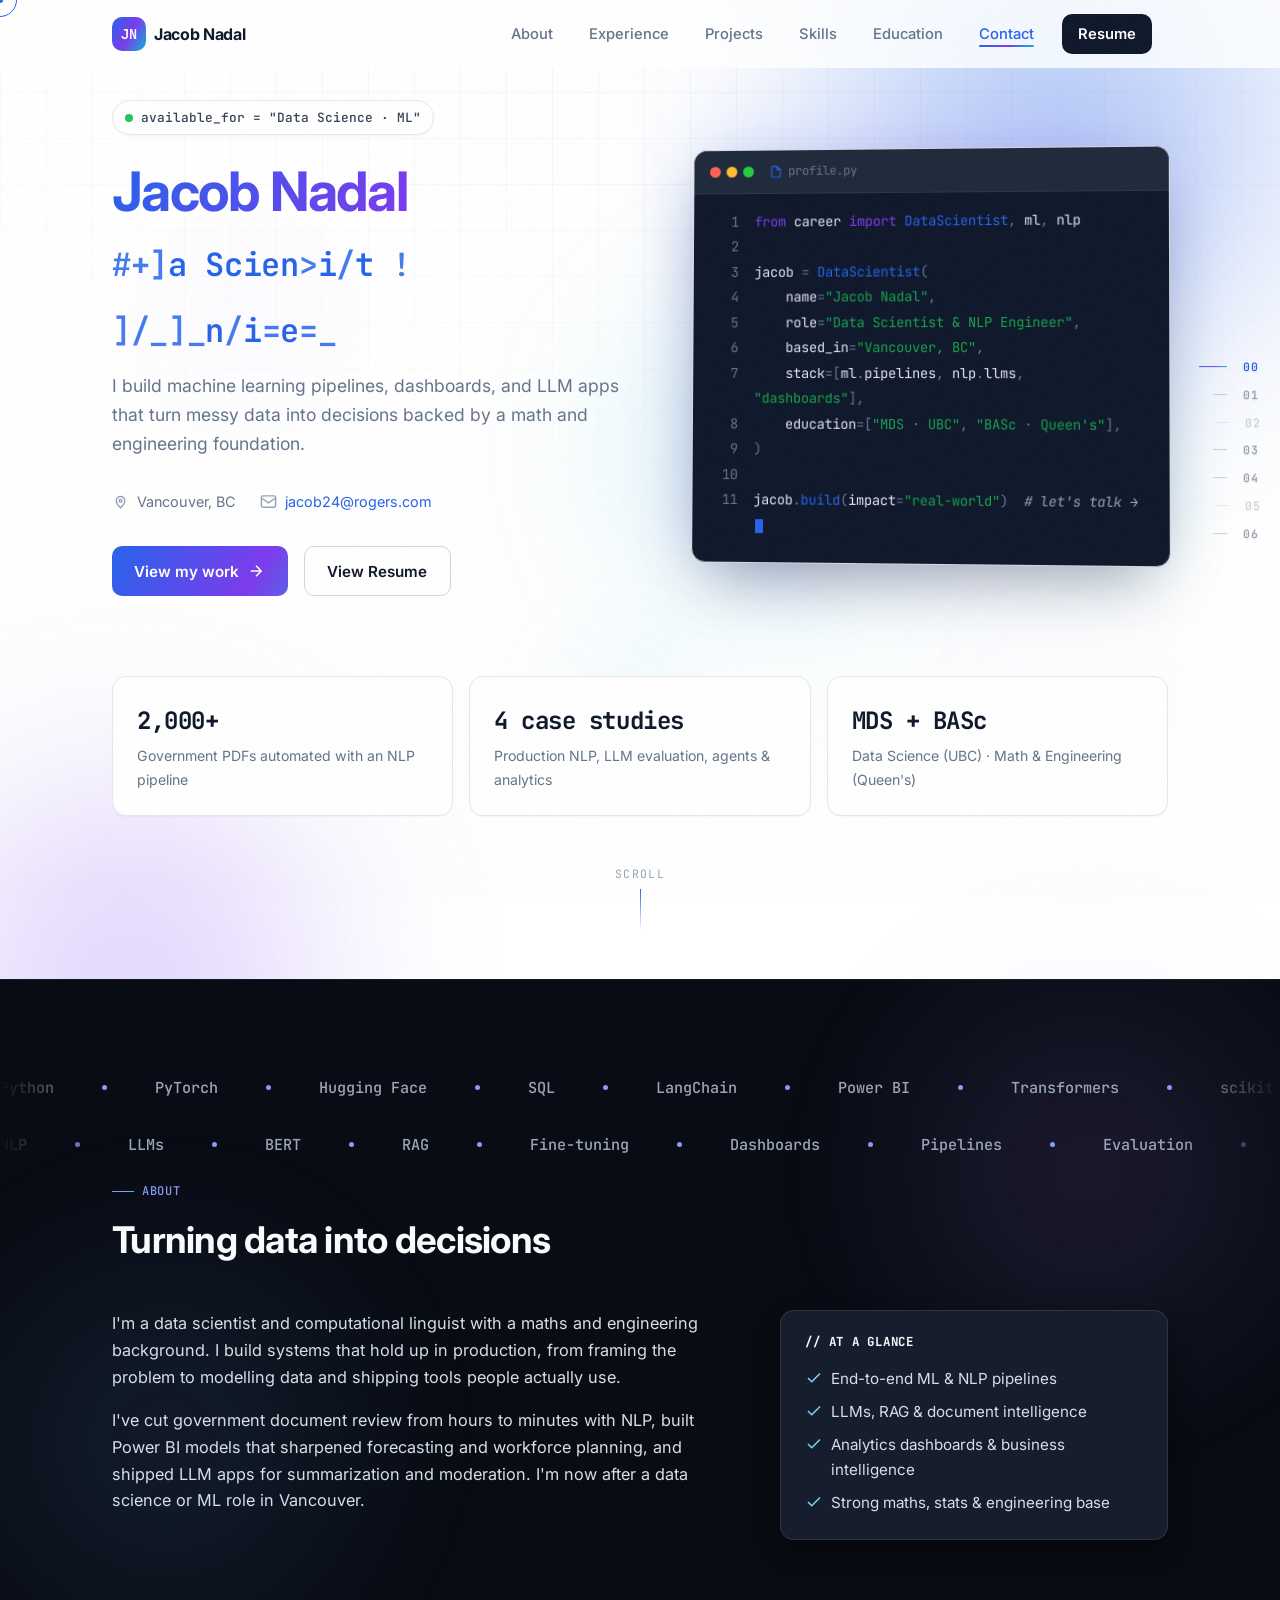
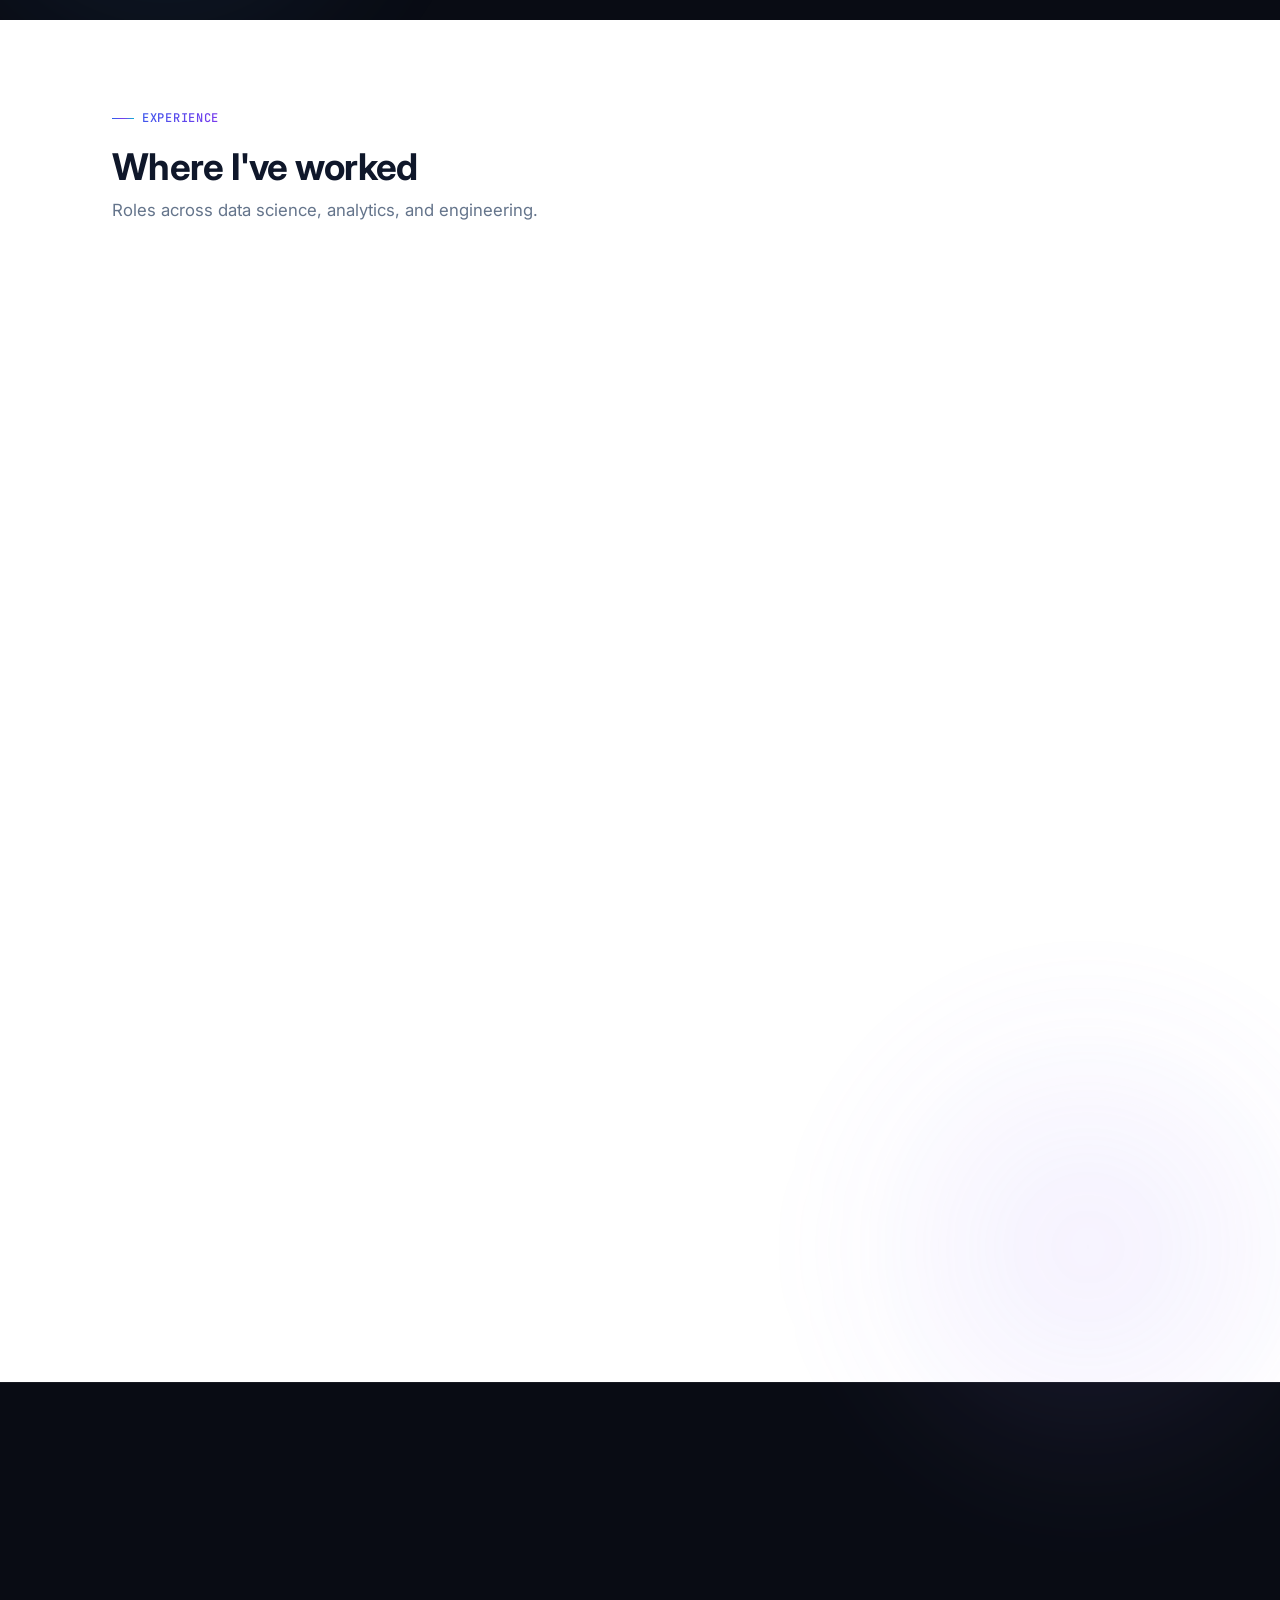
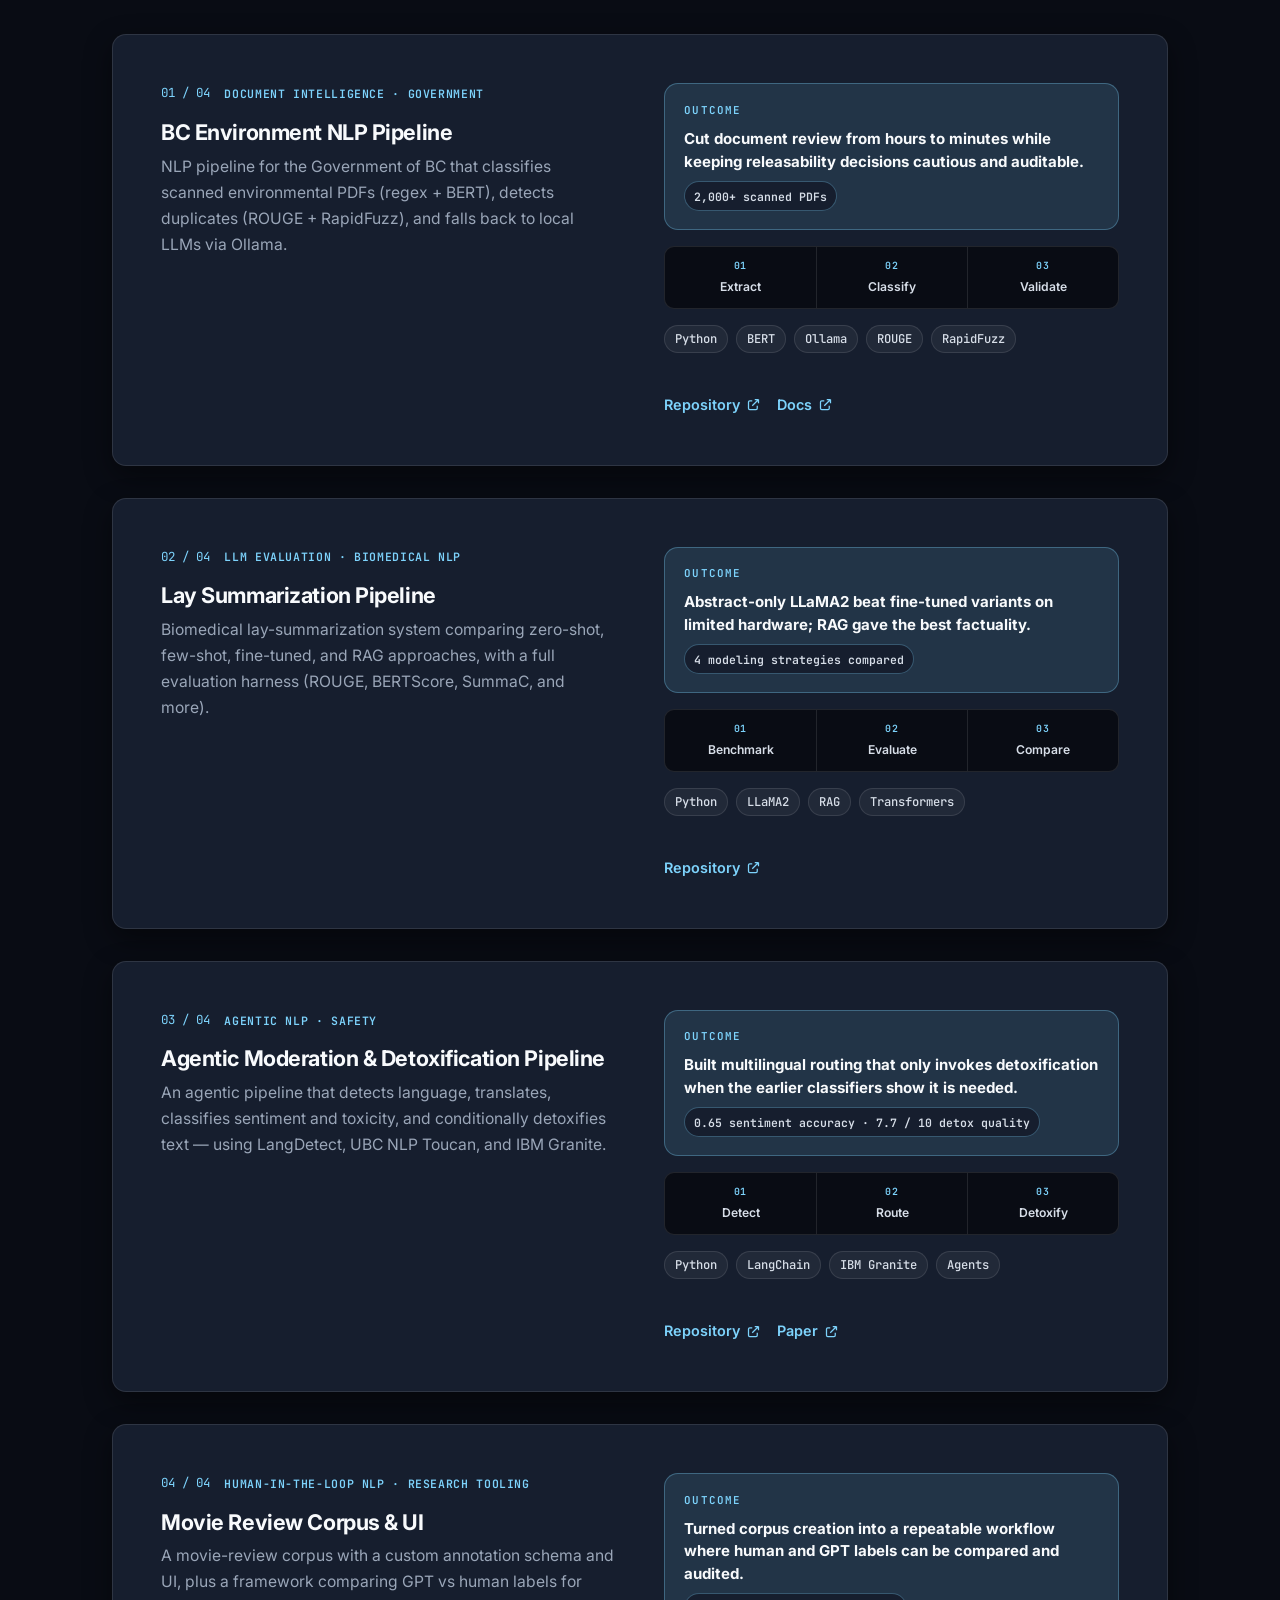
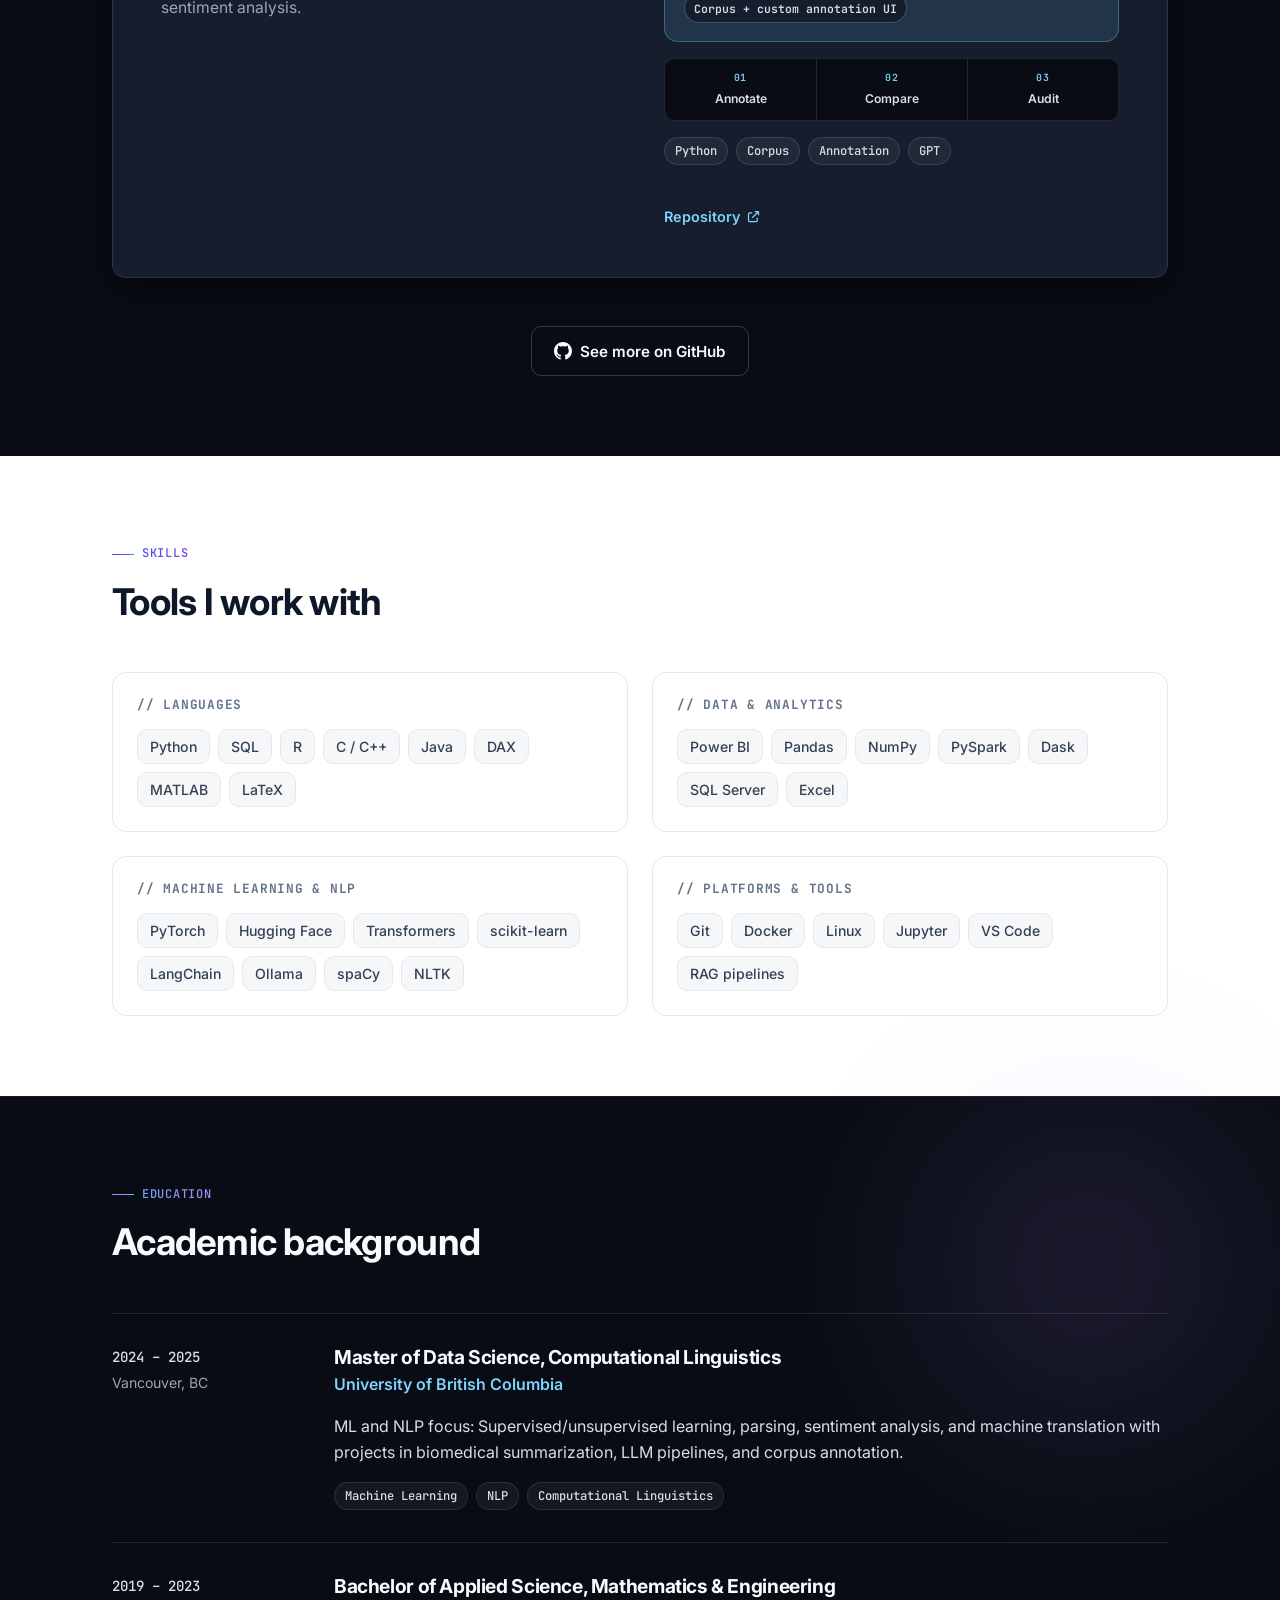
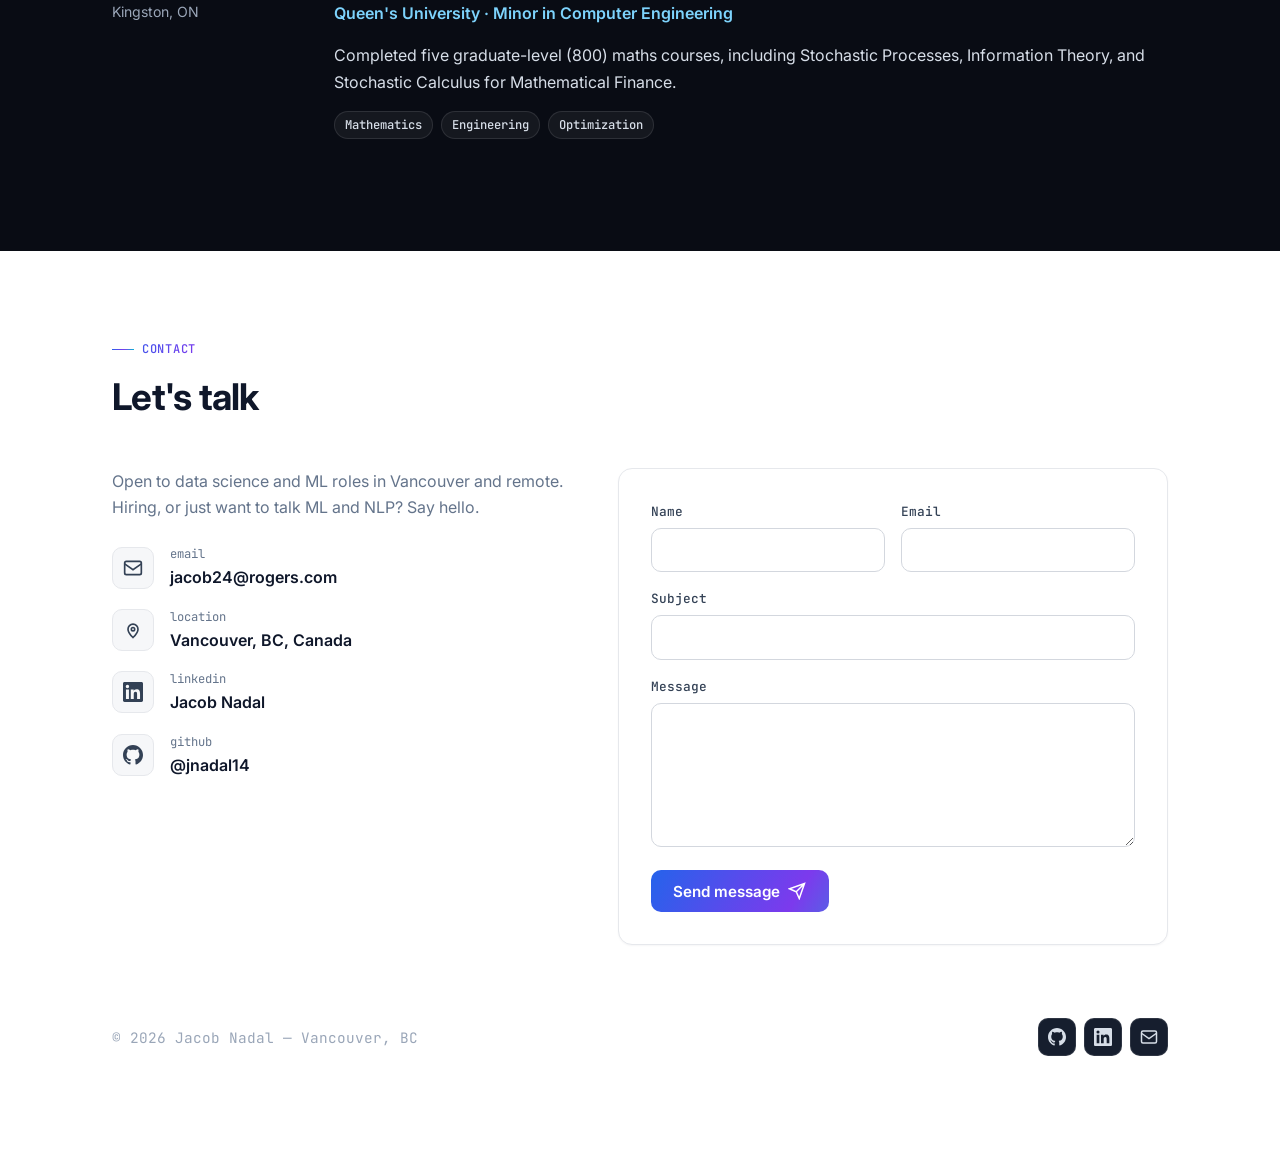
==== commit 86559f5c: "Improve portfolio flow and project storytelling" ====
--- a/index.html
+++ b/index.html
@@ -3,20 +3,29 @@
 <head>
   <meta charset="utf-8">
   <meta name="viewport" content="width=device-width, initial-scale=1, viewport-fit=cover">
-  <title>Jacob Nadal — Data Scientist & NLP Engineer</title>
+  <title>Jacob Nadal — Data Scientist &amp; NLP Engineer</title>
   <meta name="description" content="Jacob Nadal is a Vancouver-based data scientist and NLP engineer building machine learning pipelines, analytics dashboards, and LLM applications that turn real-world data into decisions.">
   <meta name="theme-color" content="#ffffff">
   <link rel="canonical" href="https://jacobnadal.dev/">
-  <meta property="og:title" content="Jacob Nadal — Data Scientist & NLP Engineer">
+  <meta property="og:title" content="Jacob Nadal — Data Scientist &amp; NLP Engineer">
   <meta property="og:description" content="Vancouver-based data scientist and NLP engineer building ML pipelines, dashboards, and LLM applications.">
   <meta property="og:type" content="website">
   <meta property="og:url" content="https://jacobnadal.dev/">
-  <meta name="twitter:card" content="summary">
+  <meta property="og:site_name" content="Jacob Nadal">
+  <meta property="og:locale" content="en_CA">
+  <meta property="og:image" content="https://jacobnadal.dev/og.png">
+  <meta property="og:image:width" content="1200">
+  <meta property="og:image:height" content="630">
+  <meta property="og:image:alt" content="Jacob Nadal — Data Scientist and NLP Engineer. 2,000+ documents automated across NLP, LLM, and analytics work.">
+  <meta name="twitter:card" content="summary_large_image">
+  <meta name="twitter:title" content="Jacob Nadal — Data Scientist &amp; NLP Engineer">
+  <meta name="twitter:description" content="Production-minded NLP, LLM, and analytics work—from 2,000+ automated documents to evaluated language systems.">
+  <meta name="twitter:image" content="https://jacobnadal.dev/og.png">
+  <meta name="twitter:image:alt" content="Jacob Nadal data science portfolio preview">
   <script>
     (function () {
       try {
-        if ('scrollRestoration' in history) history.scrollRestoration = 'manual';
-        if (location.hash) history.replaceState(null, '', location.pathname + location.search);
+        if ('scrollRestoration' in history) history.scrollRestoration = location.hash ? 'auto' : 'manual';
         document.documentElement.removeAttribute('data-theme');
         localStorage.removeItem('theme');
         var touch = window.matchMedia('(hover: none), (pointer: coarse), (max-width: 1024px)').matches;
@@ -57,7 +66,7 @@
     </style>
   </noscript>
   <!-- CSS first for fastest paint -->
-  <link rel="stylesheet" href="styles.min.css?v=5.6.0">
+  <link rel="stylesheet" href="styles.min.css?v=5.7.0">
   <!-- Fonts: desktop only, non-blocking. Mobile uses system fonts (instant). -->
   <script>
     (function () {
@@ -91,6 +100,7 @@
   </script>
 </head>
 <body>
+  <a class="skip-link" href="#main-content">Skip to main content</a>
   <div class="grain" aria-hidden="true"></div>
   <div class="float-orbs" aria-hidden="true">
     <span class="o1"></span>
@@ -113,10 +123,10 @@
         <a href="#skills" class="nav-link">Skills</a>
         <a href="#education" class="nav-link">Education</a>
         <a href="#contact" class="nav-link">Contact</a>
-        <a href="/JACOB_NADAL_RESUME_2025.pdf" target="_blank" rel="noopener" class="nav-link resume-link" download>Resume</a>
+        <a href="/JACOB_NADAL_RESUME_2025.pdf" target="_blank" rel="noopener" class="nav-link resume-link">Resume</a>
       </div>
       <div class="nav-actions">
-        <button class="nav-toggle" id="nav-toggle" aria-label="Toggle navigation" aria-expanded="false">
+        <button class="nav-toggle" id="nav-toggle" aria-label="Toggle navigation" aria-controls="nav-links" aria-expanded="false">
           <span></span>
           <span></span>
           <span></span>
@@ -138,7 +148,7 @@
 
   <div class="fp-wipe" id="fp-wipe" aria-hidden="true"></div>
 
-  <div id="fp-root">
+  <main id="main-content">
   <!-- Hero -->
   <header id="home" class="hero snap-panel fp-panel is-active">
     <div class="aurora" aria-hidden="true">
@@ -151,7 +161,7 @@
         <div class="hero-copy">
           <span class="hero-status">
             <span class="status-dot" aria-hidden="true"></span>
-            open_to_work = True
+            available_for = "Data Science · ML"
           </span>
           <h1 class="hero-title">
             <span class="hero-name">Jacob Nadal</span><br>
@@ -176,7 +186,7 @@
               View my work
               <svg class="btn-icon" viewBox="0 0 24 24" fill="none" stroke="currentColor" stroke-width="2"><path d="M5 12h14M12 5l7 7-7 7"/></svg>
             </a>
-            <a href="#contact" class="btn btn-outline magnetic">Get in touch</a>
+            <a href="/JACOB_NADAL_RESUME_2025.pdf" target="_blank" rel="noopener" class="btn btn-outline magnetic">View Resume</a>
           </div>
         </div>
 
@@ -212,8 +222,8 @@
           <div class="highlight-label">Government PDFs automated with an NLP pipeline</div>
         </div>
         <div class="highlight reveal">
-          <div class="highlight-value">End-to-end</div>
-          <div class="highlight-label">From data cleaning to deployed models &amp; dashboards</div>
+          <div class="highlight-value">4 case studies</div>
+          <div class="highlight-label">Production NLP, LLM evaluation, agents &amp; analytics</div>
         </div>
         <div class="highlight reveal">
           <div class="highlight-value">MDS + BASc</div>
@@ -607,12 +617,12 @@
       </footer>
     </div>
   </section>
-  </div><!-- /#fp-root -->
+  </main><!-- /#main-content -->
 
   <button id="back-to-top" class="back-to-top" aria-label="Back to top">
     <svg viewBox="0 0 24 24" fill="none" stroke="currentColor" stroke-width="2"><path d="M18 15l-6-6-6 6"/></svg>
   </button>
 
-  <script src="script.min.js?v=5.6.0" defer></script>
+  <script src="script.min.js?v=5.7.0" defer></script>
 </body>
 </html>
--- a/styles.min.css
+++ b/styles.min.css
@@ -170,7 +170,7 @@
 .contact-form,
 .section,
 .hero,
-#fp-root {
+#main-content {
   min-width: 0;
   max-width: 100%;
 }
@@ -195,6 +195,30 @@
 
 a:hover {
   color: var(--accent-dark);
+}
+
+:where(a, button, input, textarea):focus-visible {
+  outline: 3px solid var(--accent);
+  outline-offset: 4px;
+}
+
+.skip-link {
+  position: fixed;
+  top: max(0.75rem, env(safe-area-inset-top, 0px));
+  left: max(0.75rem, env(safe-area-inset-left, 0px));
+  z-index: 10001;
+  padding: 0.7rem 1rem;
+  border-radius: var(--radius-md);
+  background: var(--ink-900);
+  color: var(--bg);
+  font-weight: 700;
+  transform: translateY(-180%);
+  transition: transform 0.2s var(--ease-out);
+}
+
+.skip-link:focus-visible {
+  color: var(--bg);
+  transform: translateY(0);
 }
 
 ::selection {
@@ -1248,6 +1272,12 @@
   outline: none;
   border-color: var(--accent);
   box-shadow: 0 0 0 3px var(--accent-soft);
+}
+
+.form-group input:focus-visible,
+.form-group textarea:focus-visible {
+  outline: 3px solid var(--accent);
+  outline-offset: 2px;
 }
 
 .form-group textarea {
@@ -1744,6 +1774,27 @@
 
 .project-card-main { min-width: 0; }
 
+.project-card-topline {
+  display: flex;
+  align-items: center;
+  flex-wrap: wrap;
+  gap: 0.55rem 0.9rem;
+  margin-bottom: var(--space-md);
+}
+
+.project-card-topline .project-index {
+  margin-bottom: 0;
+}
+
+.project-kicker {
+  color: var(--accent);
+  font-family: var(--mono);
+  font-size: 0.72rem;
+  font-weight: 600;
+  letter-spacing: 0.055em;
+  text-transform: uppercase;
+}
+
 .project-card-side {
   display: flex;
   flex-direction: column;
@@ -1753,6 +1804,77 @@
 }
 
 .project-card-side .project-links { margin-top: auto; }
+
+.project-proof {
+  display: grid;
+  gap: 0.5rem;
+  width: 100%;
+  padding: 1.1rem 1.2rem;
+  border: 1px solid var(--accent-border);
+  border-radius: var(--radius-lg);
+  background: var(--accent-soft);
+}
+
+.project-proof-label {
+  color: var(--accent);
+  font-family: var(--mono);
+  font-size: 0.68rem;
+  font-weight: 600;
+  letter-spacing: 0.11em;
+  text-transform: uppercase;
+}
+
+.project-proof strong {
+  color: var(--ink-900);
+  font-size: 0.94rem;
+  line-height: 1.5;
+}
+
+.project-metric {
+  justify-self: start;
+  padding: 0.28rem 0.55rem;
+  border: 1px solid var(--accent-border);
+  border-radius: var(--radius-full);
+  background: var(--bg-card);
+  color: var(--ink-700);
+  font-family: var(--mono);
+  font-size: 0.72rem;
+  font-weight: 600;
+}
+
+.project-flow {
+  display: grid;
+  grid-template-columns: repeat(3, minmax(0, 1fr));
+  width: 100%;
+  list-style: none;
+  overflow: hidden;
+  border: 1px solid var(--border);
+  border-radius: var(--radius-md);
+  background: var(--bg);
+}
+
+.project-flow li {
+  position: relative;
+  display: grid;
+  gap: 0.15rem;
+  min-width: 0;
+  padding: 0.7rem 0.65rem;
+  color: var(--ink-700);
+  font-size: 0.76rem;
+  font-weight: 600;
+  text-align: center;
+}
+
+.project-flow li + li {
+  border-left: 1px solid var(--border);
+}
+
+.project-flow li span {
+  color: var(--accent);
+  font-family: var(--mono);
+  font-size: 0.62rem;
+  letter-spacing: 0.08em;
+}
 
 .projects-stack .project-title { font-size: 1.35rem; }
 
@@ -2486,8 +2608,8 @@
    SECTION LAYOUT — natural scroll (snap removed for smoother mobile)
    =================================================================== */
 
-#fp-root {
-  display: contents;
+#main-content {
+  display: block;
 }
 .fp-wipe {
   display: none;
